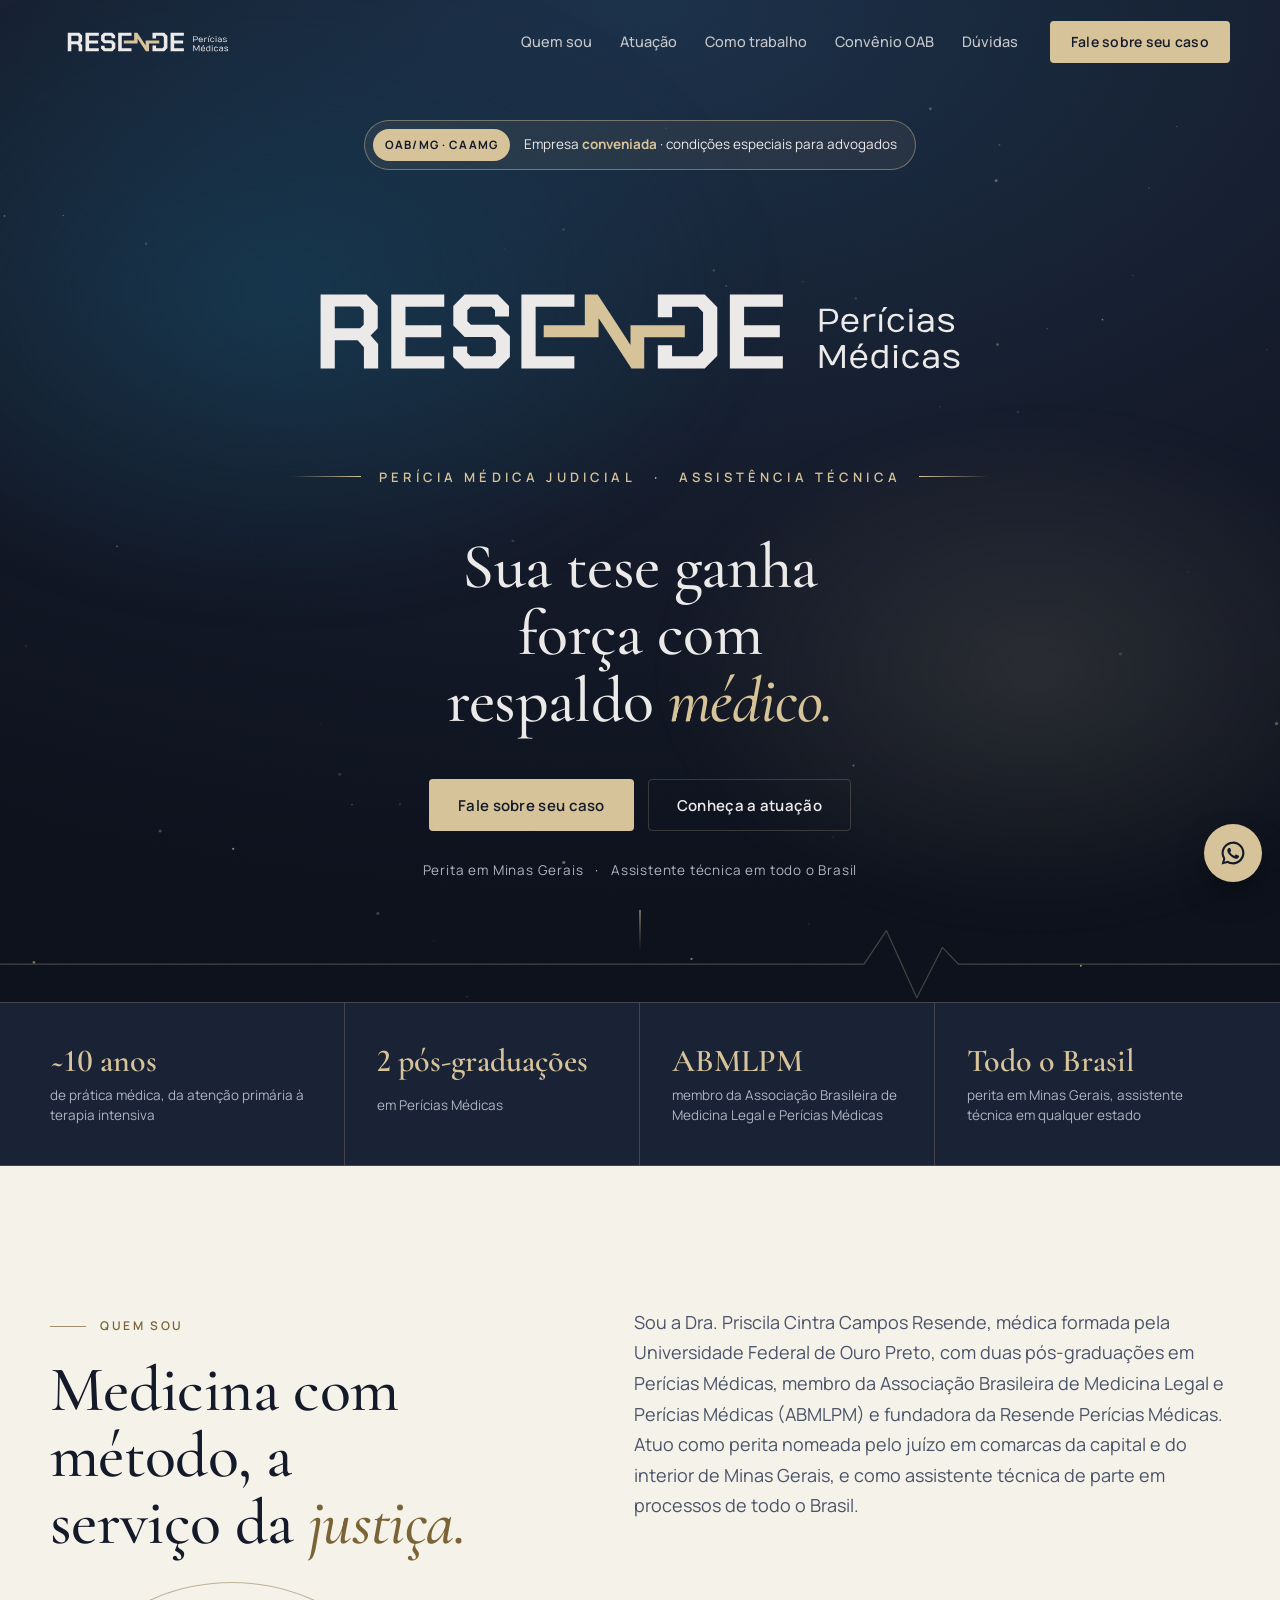
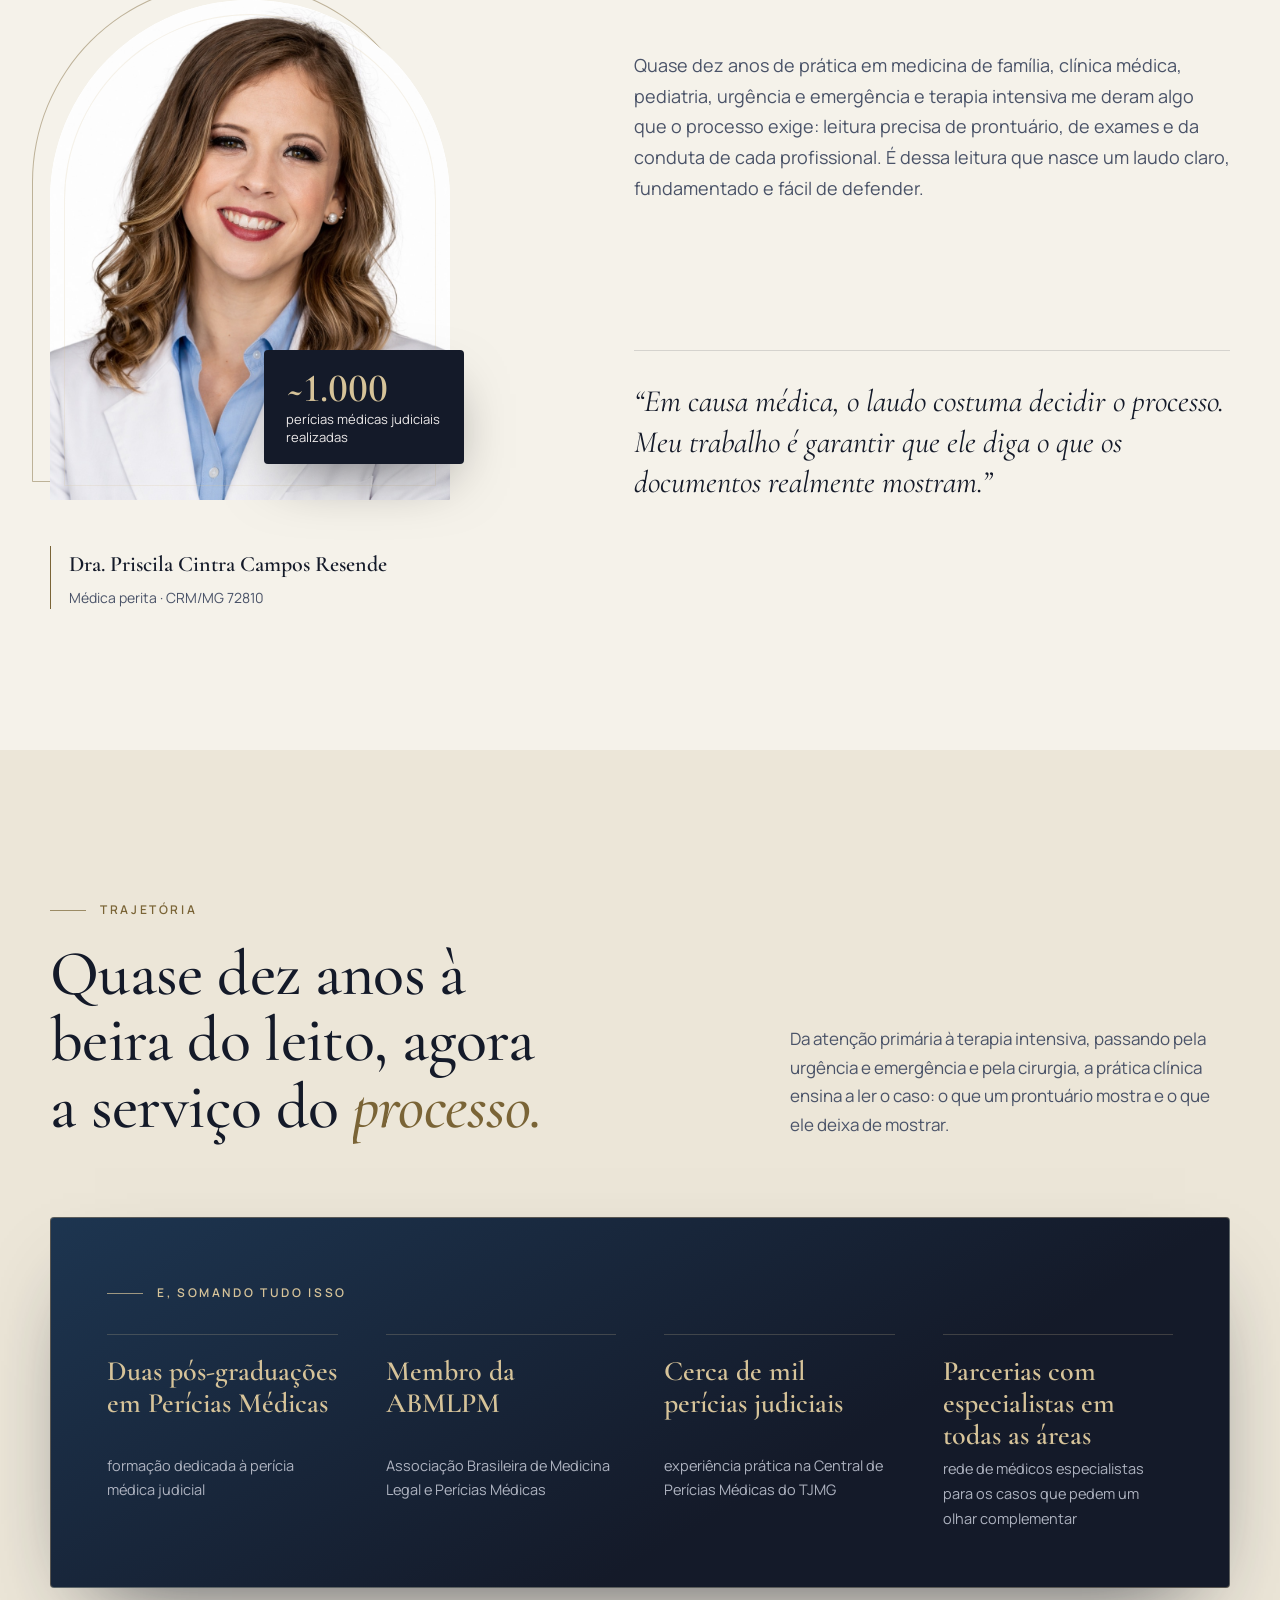
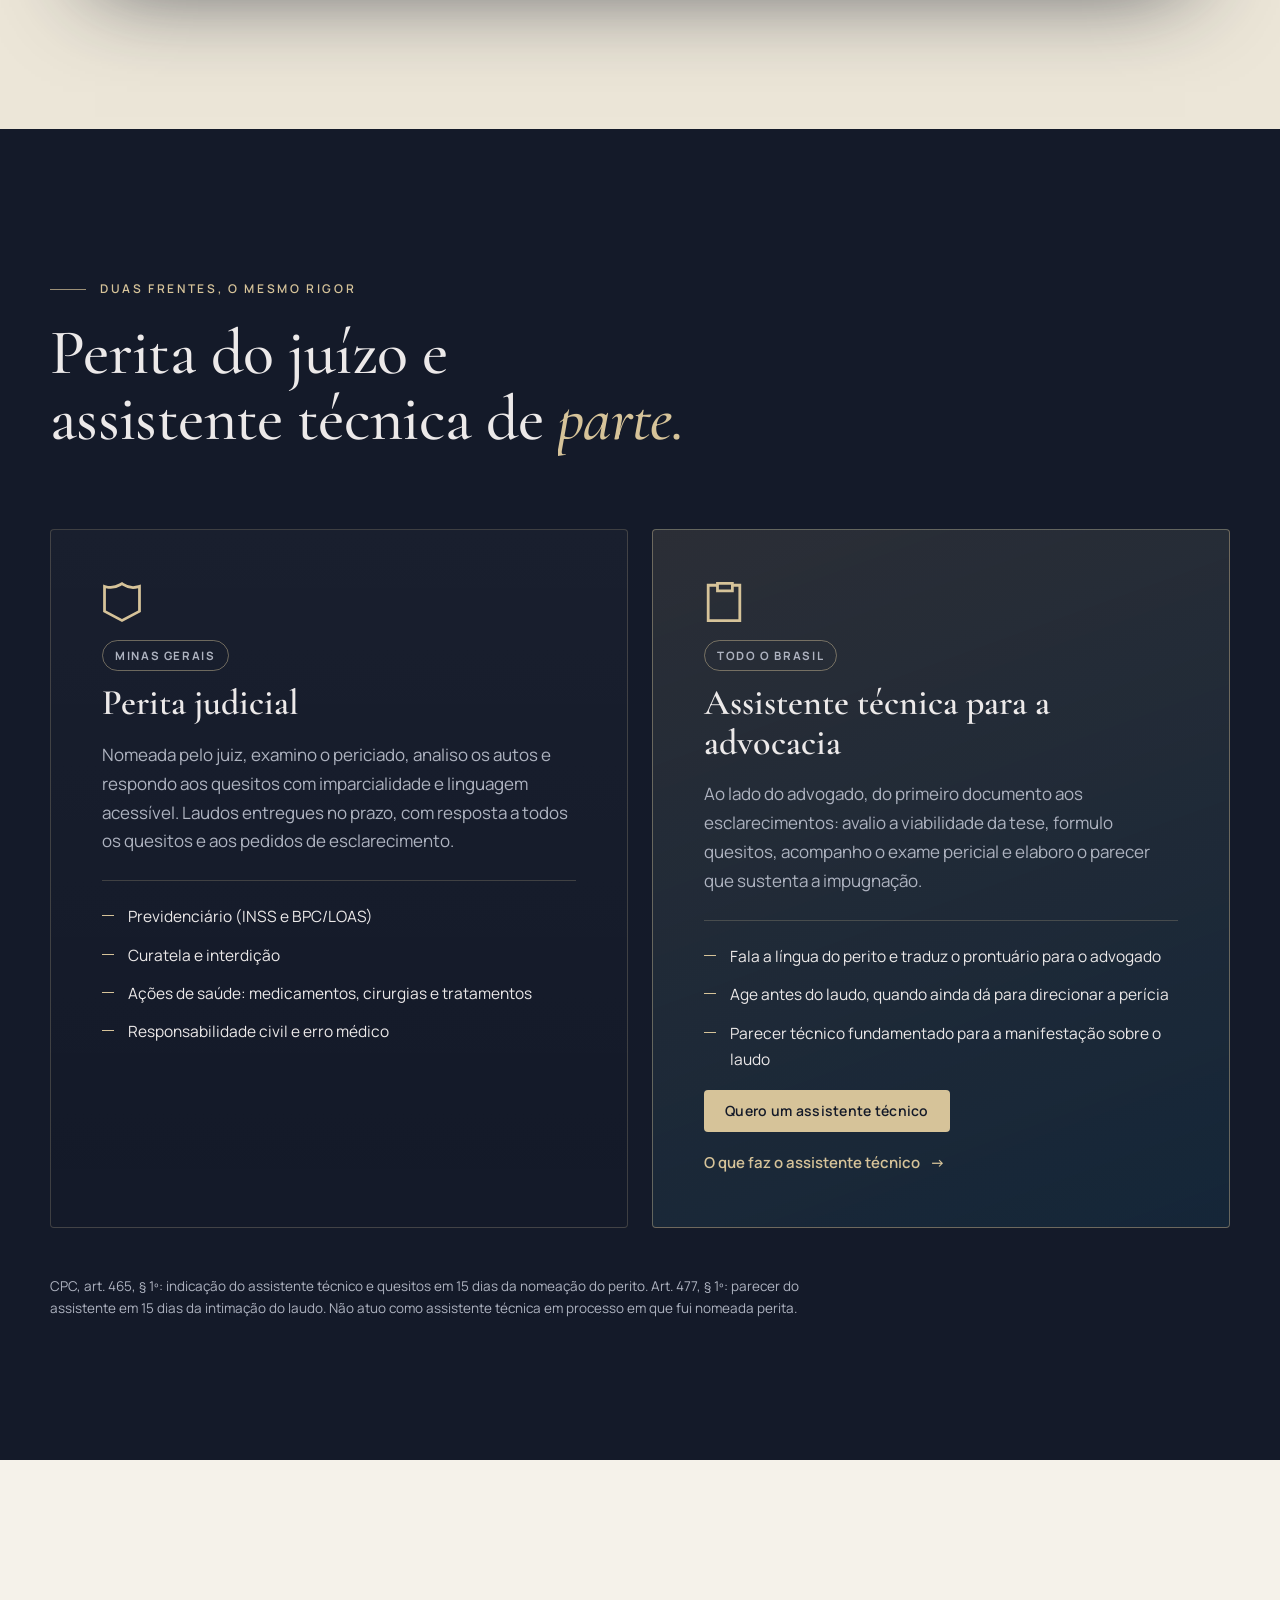
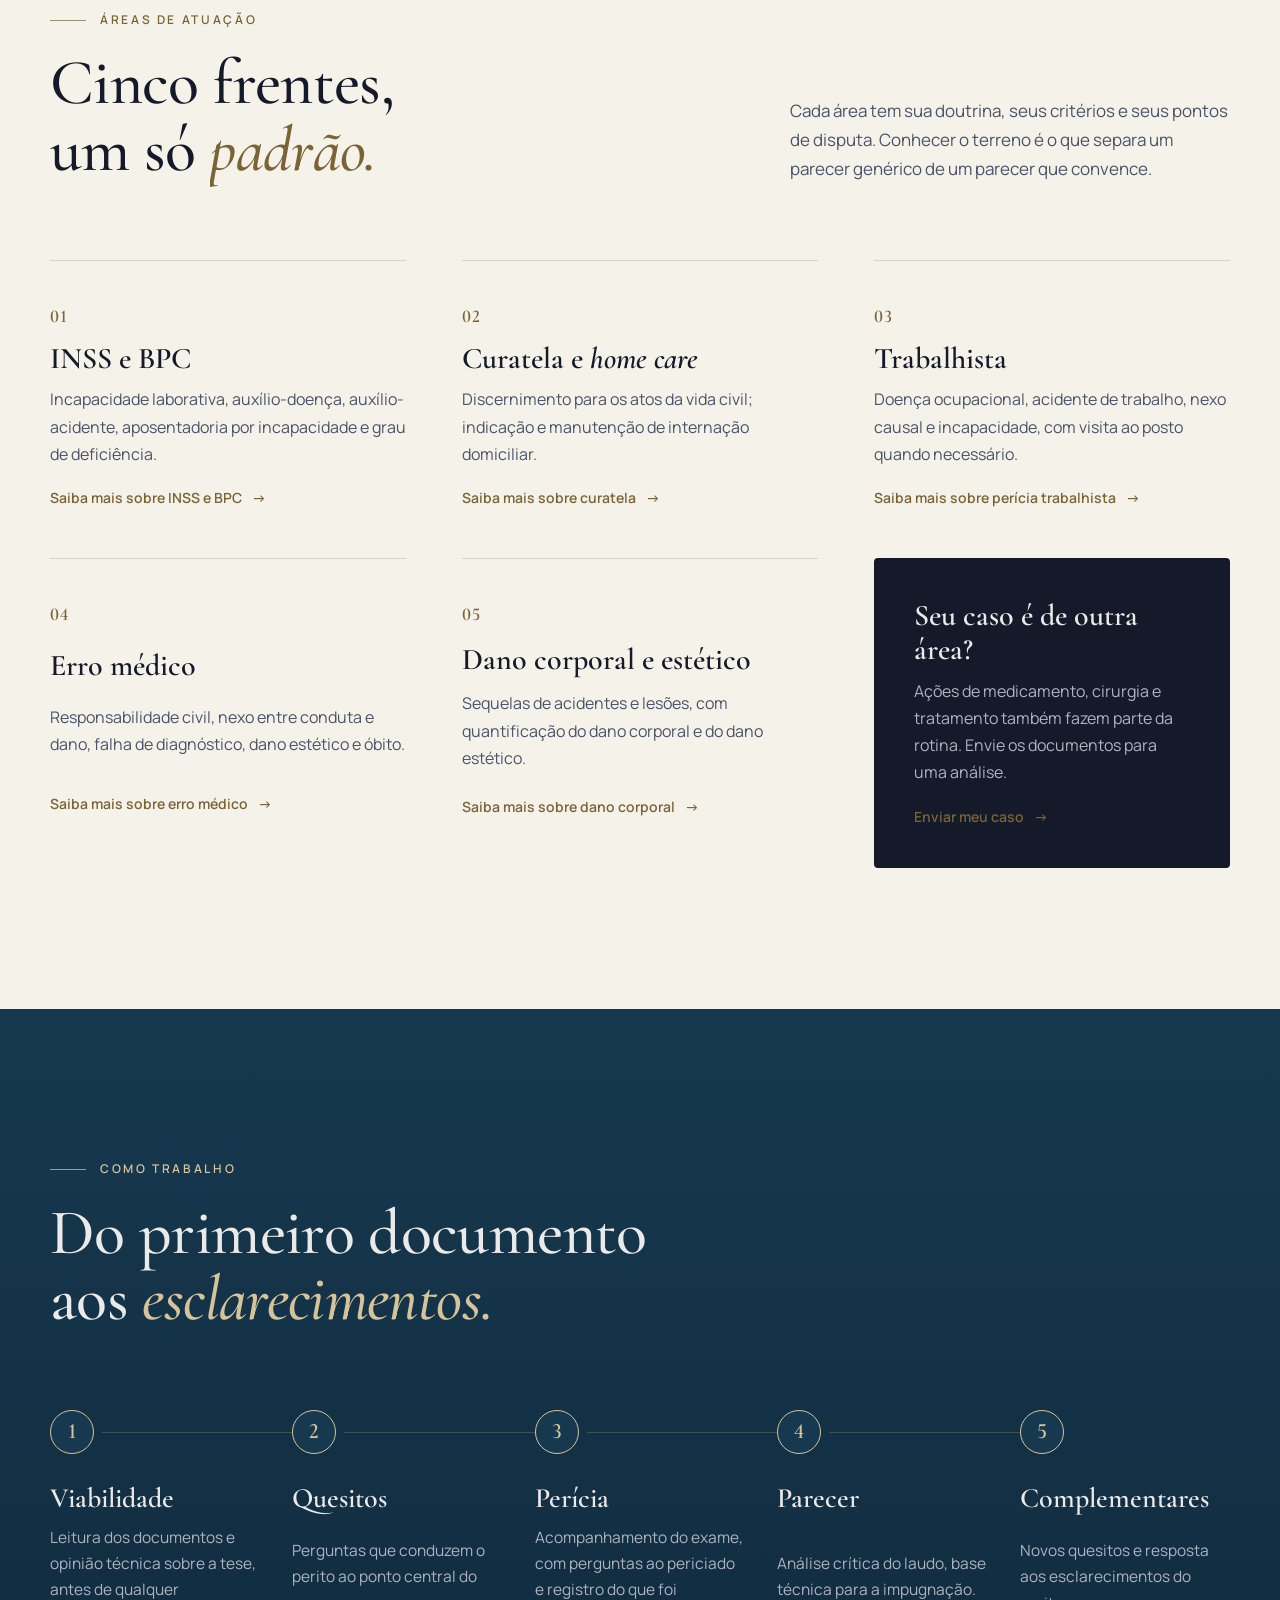
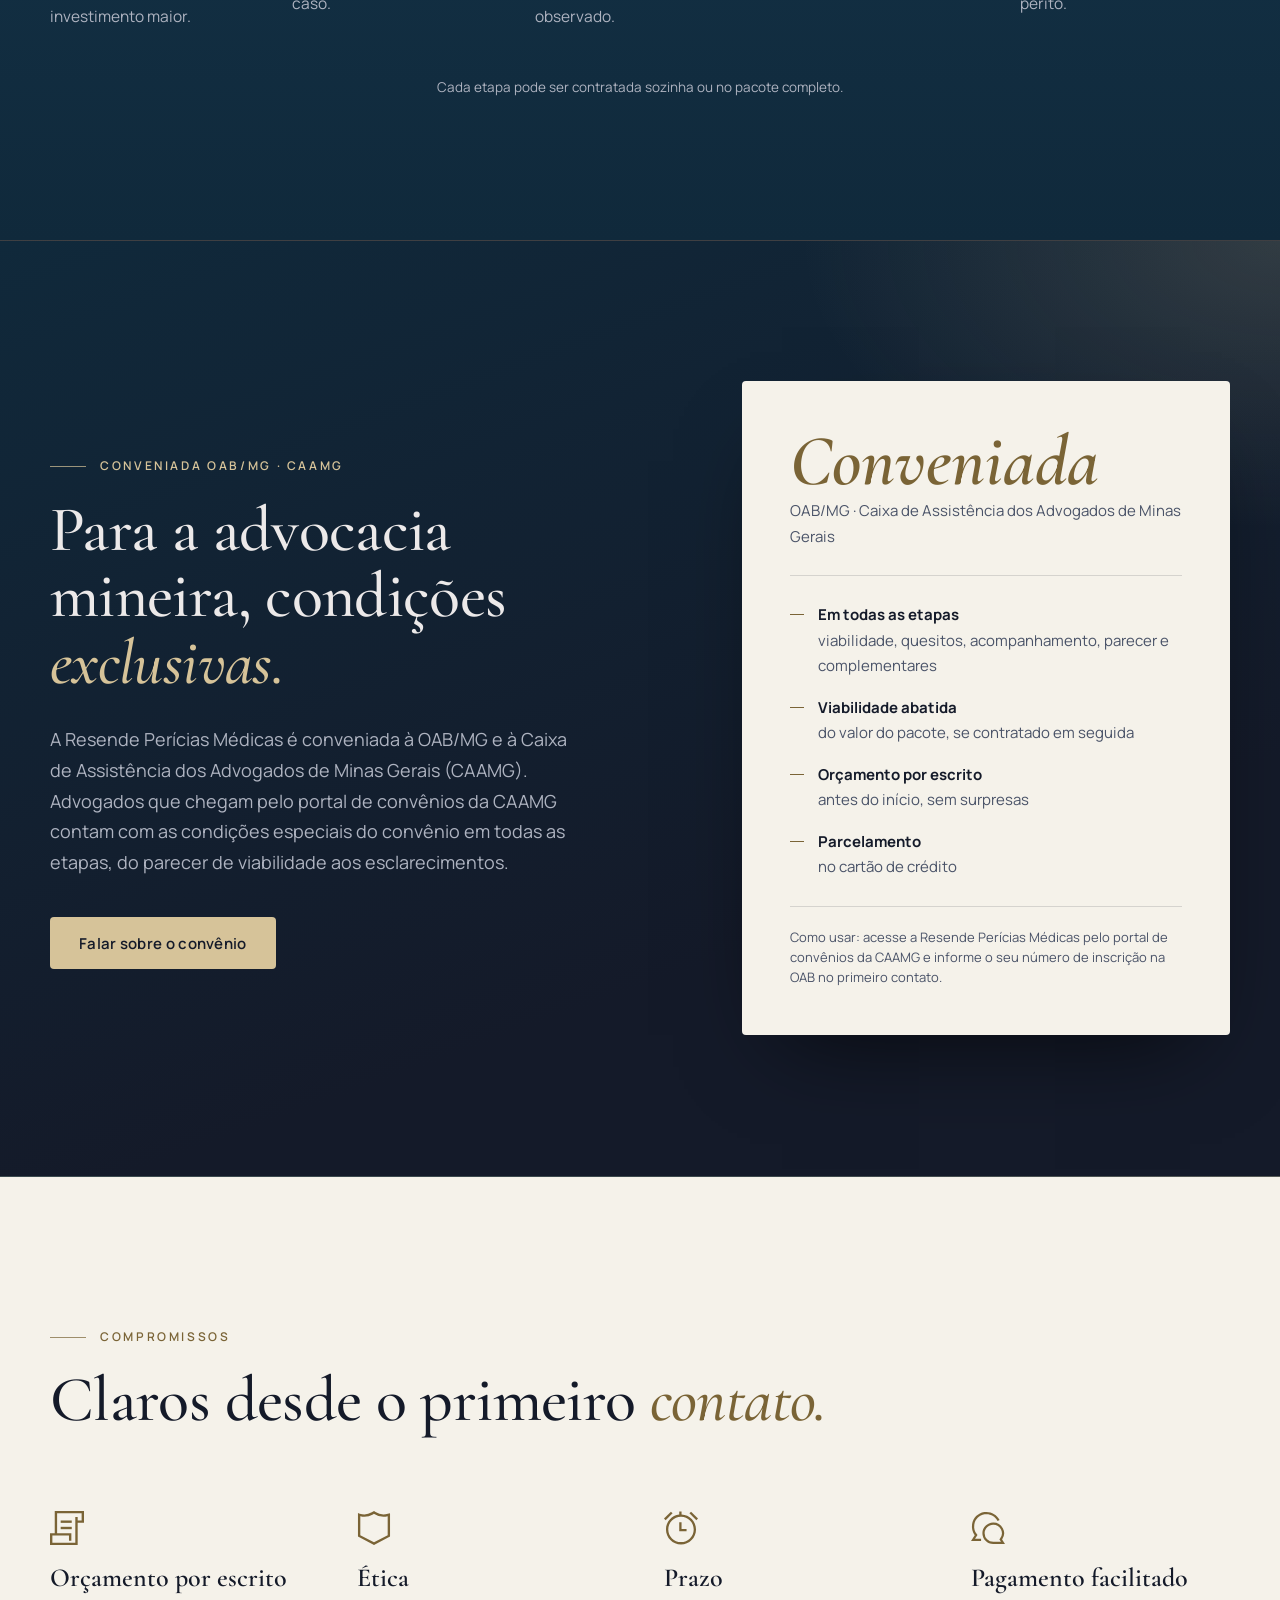
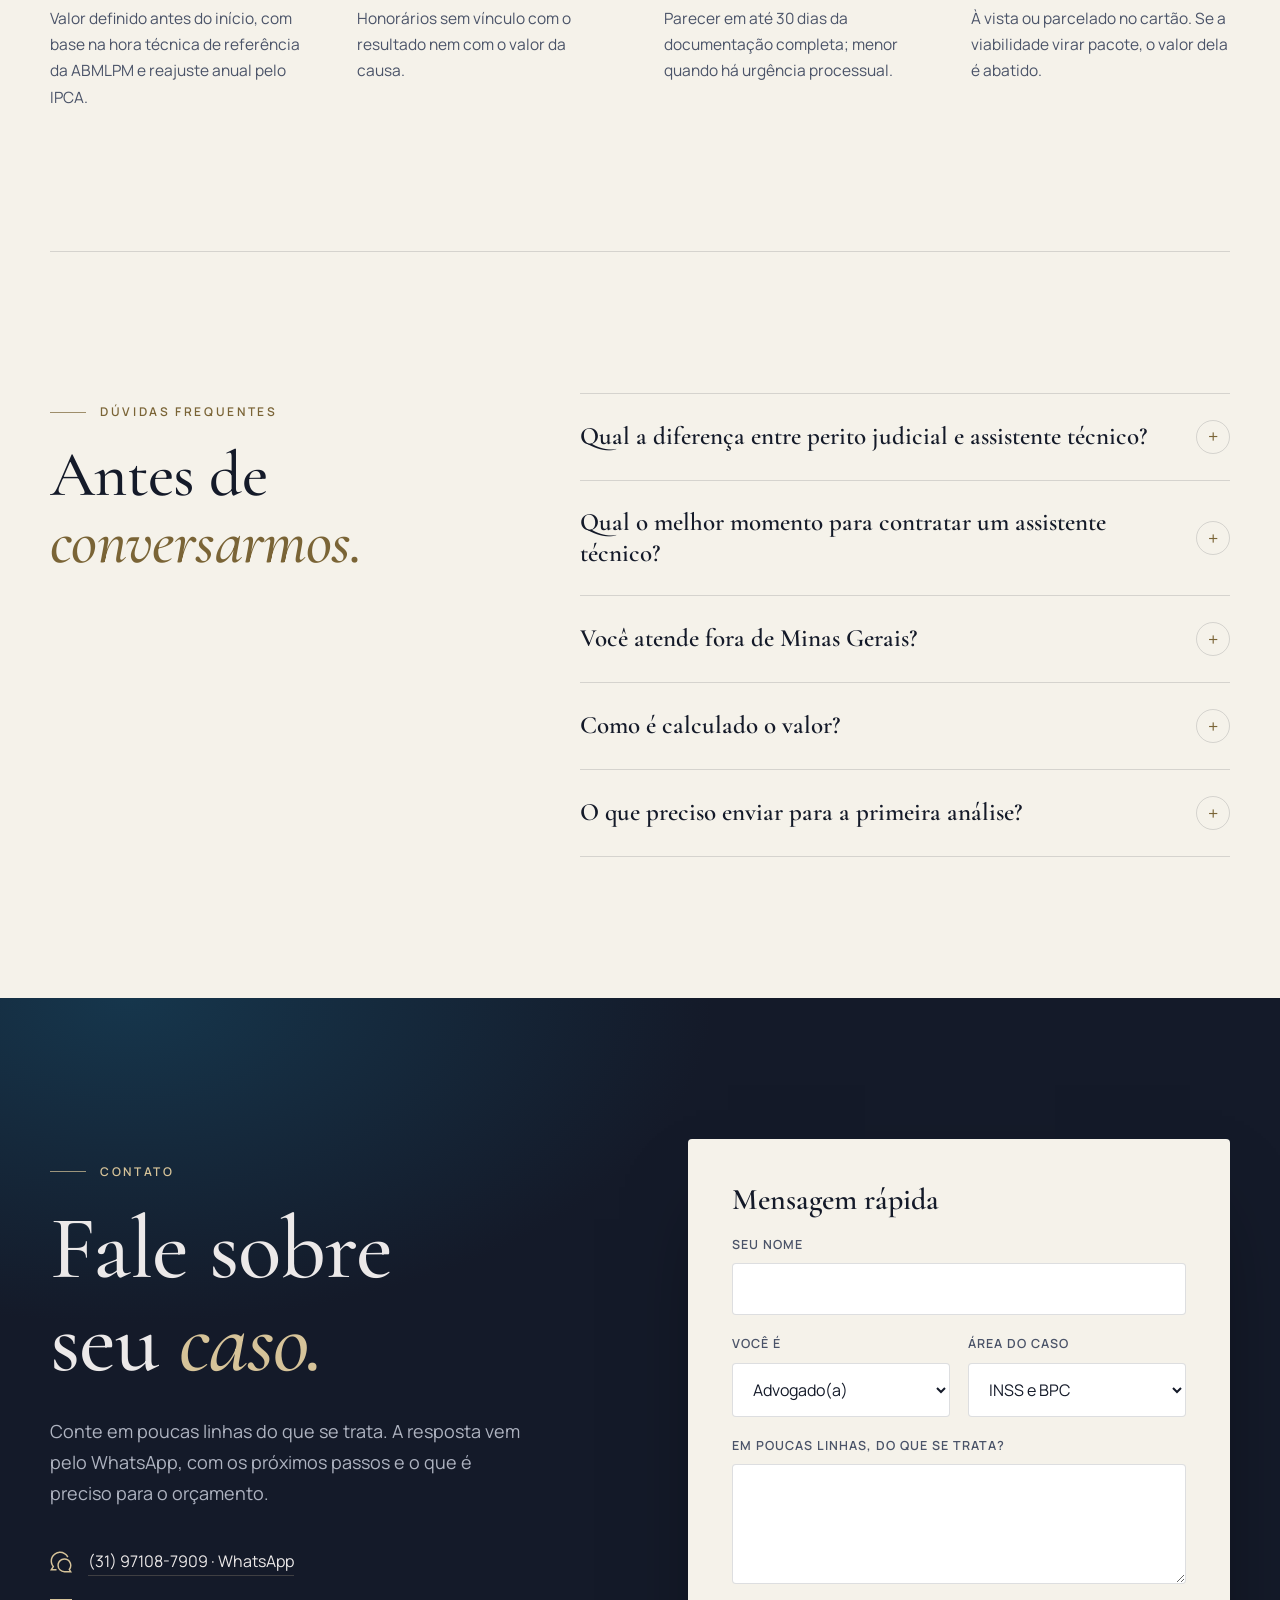
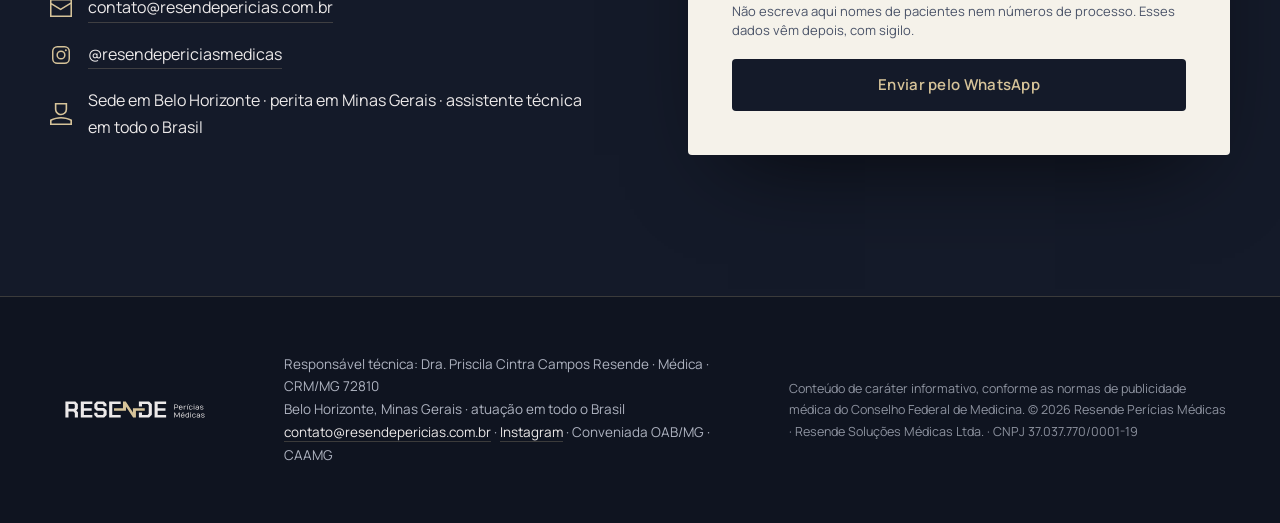
==== index.html @ a3bb1195 "SEO: páginas por área, sitemap, robots e dados estruturados Co-Authored-By: Claude Opus 5.5 <noreply" ====
<!doctype html>
<html lang="pt-BR">
<head>
  <meta charset="utf-8">
  <meta name="viewport" content="width=device-width, initial-scale=1">
  <title>Perita Médica Judicial e Assistente Técnico em Perícia Médica | Resende Perícias Médicas</title>
  <meta name="description" content="Perícia médica judicial em Minas Gerais e assistente técnico em perícia médica em todo o Brasil. INSS e BPC, erro médico, trabalhista, curatela e dano corporal. Dra. Priscila Resende, CRM/MG 72810, Belo Horizonte.">
  <meta name="theme-color" content="#141A29">
  <link rel="canonical" href="https://resendepericias.com.br/">

  <meta property="og:type" content="website">
  <meta property="og:locale" content="pt_BR">
  <meta property="og:site_name" content="Resende Perícias Médicas">
  <meta property="og:title" content="Resende Perícias Médicas · Sua tese ganha força com respaldo médico">
  <meta property="og:description" content="Perita judicial em Minas Gerais e assistente técnica de parte em todo o Brasil. Dra. Priscila Cintra Campos Resende, CRM/MG 72810.">
  <meta property="og:url" content="https://resendepericias.com.br/">
  <meta property="og:image" content="https://resendepericias.com.br/assets/img/compartilhar.jpg">

  <link rel="icon" href="/assets/marca/favicon.svg" type="image/svg+xml">
  <link rel="apple-touch-icon" href="/assets/marca/icone-180.png">

  <link rel="preconnect" href="https://fonts.googleapis.com">
  <link rel="preconnect" href="https://fonts.gstatic.com" crossorigin>
  <link href="https://fonts.googleapis.com/css2?family=Cormorant+Garamond:ital,wght@0,500;0,600;1,500;1,600&family=Manrope:wght@400;500;600;700&display=swap" rel="stylesheet">
  <link rel="stylesheet" href="/assets/css/site.css">

  <script type="application/ld+json">
{
  "@context": "https://schema.org",
  "@graph": [
    {
      "@type": "ProfessionalService",
      "@id": "https://resendepericias.com.br/#empresa",
      "name": "Resende Perícias Médicas",
      "legalName": "Resende Soluções Médicas Ltda.",
      "taxID": "37.037.770/0001-19",
      "url": "https://resendepericias.com.br/",
      "logo": "https://resendepericias.com.br/assets/marca/icone-512.png",
      "image": "https://resendepericias.com.br/assets/img/compartilhar.jpg",
      "telephone": "+55-31-97108-7909",
      "email": "contato@resendepericias.com.br",
      "sameAs": [
        "https://www.instagram.com/resendepericiasmedicas/"
      ],
      "address": {
        "@type": "PostalAddress",
        "addressLocality": "Belo Horizonte",
        "addressRegion": "MG",
        "addressCountry": "BR"
      },
      "areaServed": [
        {
          "@type": "State",
          "name": "Minas Gerais"
        },
        {
          "@type": "Country",
          "name": "Brasil"
        }
      ],
      "description": "Perícia médica judicial em Minas Gerais e assistência técnica médica para advogados em todo o Brasil.",
      "knowsAbout": [
        "Perícia médica judicial",
        "Assistente técnico em perícia médica",
        "Perícia previdenciária INSS",
        "BPC/LOAS",
        "Erro médico",
        "Perícia trabalhista",
        "Curatela e interdição",
        "Dano corporal",
        "Dano estético"
      ],
      "founder": {
        "@id": "https://resendepericias.com.br/#priscila"
      }
    },
    {
      "@type": "Person",
      "@id": "https://resendepericias.com.br/#priscila",
      "name": "Priscila Cintra Campos Resende",
      "honorificPrefix": "Dra.",
      "jobTitle": "Médica perita",
      "identifier": "CRM/MG 72810",
      "alumniOf": "Universidade Federal de Ouro Preto",
      "memberOf": "Associação Brasileira de Medicina Legal e Perícias Médicas (ABMLPM)",
      "image": "https://resendepericias.com.br/assets/img/priscila-jaleco.jpg",
      "worksFor": {
        "@id": "https://resendepericias.com.br/#empresa"
      },
      "sameAs": [
        "https://www.instagram.com/resendepericiasmedicas/"
      ]
    },
    {
      "@type": "WebSite",
      "@id": "https://resendepericias.com.br/#site",
      "url": "https://resendepericias.com.br/",
      "name": "Resende Perícias Médicas",
      "inLanguage": "pt-BR",
      "publisher": {
        "@id": "https://resendepericias.com.br/#empresa"
      }
    },
    {
      "@type": "FAQPage",
      "mainEntity": [
        {
          "@type": "Question",
          "name": "Qual a diferença entre perito judicial e assistente técnico?",
          "acceptedAnswer": {
            "@type": "Answer",
            "text": "O perito é nomeado pelo juiz e deve ser imparcial. O assistente técnico é indicado por uma das partes para acompanhar a perícia, formular quesitos e apresentar parecer próprio sobre o laudo."
          }
        },
        {
          "@type": "Question",
          "name": "Qual o melhor momento para contratar um assistente técnico?",
          "acceptedAnswer": {
            "@type": "Answer",
            "text": "O quanto antes. O prazo para indicar assistente e apresentar quesitos é de 15 dias da nomeação do perito, e a análise de viabilidade pode ser feita até antes do ajuizamento da ação."
          }
        },
        {
          "@type": "Question",
          "name": "Você atende fora de Minas Gerais?",
          "acceptedAnswer": {
            "@type": "Answer",
            "text": "Sim. Como perita judicial, sou nomeada em comarcas de Minas Gerais. Como assistente técnica, atendo advogados e partes de todo o Brasil: a análise de documentos, os quesitos e os pareceres são feitos a distância, e o acompanhamento presencial do exame pode ser combinado em qualquer estado. Quando há viagem, somam-se as horas de deslocamento e as despesas, sempre informadas no orçamento."
          }
        },
        {
          "@type": "Question",
          "name": "Como é calculado o valor?",
          "acceptedAnswer": {
            "@type": "Answer",
            "text": "Pela hora técnica de referência da Associação Brasileira de Medicina Legal e Perícias Médicas, multiplicada pelas horas de cada etapa. Você recebe o orçamento por escrito antes do início."
          }
        },
        {
          "@type": "Question",
          "name": "O que preciso enviar para a primeira análise?",
          "acceptedAnswer": {
            "@type": "Answer",
            "text": "A petição, os documentos médicos (prontuários, exames, relatórios) e, se houver, o laudo do perito e os quesitos já apresentados. Tudo é tratado com sigilo."
          }
        }
      ]
    }
  ]
}
  </script>
</head>
<body>
  <a class="pular" href="#conteudo">Pular para o conteúdo</a>

  <!-- ============ CABEÇALHO ============ -->
  <header class="topo" data-topo>
    <div class="topo__faixa envelope">
      <a class="topo__marca" href="#inicio" aria-label="Resende Perícias Médicas, início">
        <img src="/assets/marca/logo-claro.svg" alt="Resende Perícias Médicas" width="210" height="58">
      </a>
      <nav class="topo__nav" aria-label="Seções">
        <a href="#sobre">Quem sou</a>
        <a href="#atuacao">Atuação</a>
        <a href="#metodo">Como trabalho</a>
        <a href="#convenio">Convênio OAB</a>
        <a href="#duvidas">Dúvidas</a>
      </nav>
      <a class="botao botao--ouro botao--pequeno topo__cta" href="#contato">Fale sobre seu caso</a>
      <button class="topo__menu" type="button" aria-expanded="false" aria-controls="menu-movel" data-menu>
        <span></span><span></span><span class="sr">Abrir menu</span>
      </button>
    </div>
    <nav class="menu-movel" id="menu-movel" aria-label="Seções" hidden>
      <a href="#sobre">Quem sou</a>
      <a href="#atuacao">Atuação</a>
      <a href="#metodo">Como trabalho</a>
      <a href="#convenio">Convênio OAB</a>
      <a href="#duvidas">Dúvidas</a>
      <a href="#contato" class="botao botao--ouro">Fale sobre seu caso</a>
    </nav>
  </header>

  <main id="conteudo">

    <!-- ============ CAPA ============ -->
    <section class="capa" id="inicio">
      <canvas class="capa__poeira" aria-hidden="true"></canvas>
      <div class="capa__luz" aria-hidden="true"></div>
      <svg class="capa__pulso" viewBox="0 0 1600 200" preserveAspectRatio="none" aria-hidden="true">
        <path class="base" d="M0 110 H1080 L1108 30 L1146 190 L1178 70 L1198 110 H1600" />
        <path class="brilho" d="M0 110 H1080 L1108 30 L1146 190 L1178 70 L1198 110 H1600" />
      </svg>

      <div class="capa__centro envelope">
        <a class="selo-oab revelar" href="#convenio">
          <span class="selo-oab__marca">OAB/MG · CAAMG</span>
          <span>Empresa <strong>conveniada</strong> · condições especiais para advogados</span>
        </a>
        <h1 class="capa__marca revelar">
          <img src="/assets/marca/logo-claro.svg" alt="" width="1722" height="475" fetchpriority="high">
          <span class="sr">Resende Perícias Médicas: perita médica judicial e assistente técnico em perícia médica</span>
        </h1>
        <p class="capa__linha revelar"><b>Perícia médica judicial</b><span aria-hidden="true">·</span><b>Assistência técnica</b></p>
        <p class="capa__frase revelar">Sua tese ganha força com respaldo <em>médico.</em></p>
        <div class="capa__acoes revelar">
          <a class="botao botao--ouro" href="#contato">Fale sobre seu caso</a>
          <a class="botao botao--linha" href="#atuacao">Conheça a atuação</a>
        </div>
        <p class="capa__local revelar">Perita em Minas Gerais <span aria-hidden="true">·</span> Assistente técnica em todo o Brasil</p>
      </div>

      <a class="capa__rolar" href="#sobre" aria-label="Rolar para conhecer">
        <span>Conheça</span><i aria-hidden="true"></i>
      </a>
    </section>

    <!-- ============ CREDENCIAIS ============ -->
    <section class="credenciais" aria-label="Credenciais">
      <ul class="credenciais__lista envelope">
        <li class="revelar"><strong>~10 anos</strong><span>de prática médica, da atenção primária à terapia intensiva</span></li>
        <li class="revelar"><strong>2 pós-graduações</strong><span>em Perícias Médicas</span></li>
        <li class="revelar"><strong>ABMLPM</strong><span>membro da Associação Brasileira de Medicina Legal e Perícias Médicas</span></li>
        <li class="revelar"><strong>Todo o Brasil</strong><span>perita em Minas Gerais, assistente técnica em qualquer estado</span></li>
      </ul>
    </section>

    <!-- ============ QUEM SOU ============ -->
    <section class="secao secao--papel" id="sobre">
      <div class="sobre envelope">
        <div class="sobre__cabeca">
          <p class="sobretitulo sobretitulo--escuro revelar">Quem sou</p>
          <h2 class="titulo revelar">Medicina com método, a serviço da <em>justiça.</em></h2>
          <figure class="retrato retrato--sobre revelar">
            <div class="retrato__moldura">
              <img src="/assets/img/priscila-jaleco.jpg" alt="Dra. Priscila Cintra Campos Resende, de jaleco, sorrindo" width="1024" height="1536" loading="lazy">
            </div>
            <figcaption class="retrato__selo">
              <span class="retrato__numero" data-contar="1000">~1.000</span>
              <span>perícias médicas judiciais realizadas</span>
            </figcaption>
          </figure>
          <p class="sobre__assinatura revelar">
            <strong>Dra. Priscila Cintra Campos Resende</strong>
            <span>Médica perita · CRM/MG 72810</span>
          </p>
        </div>
        <div class="sobre__corpo">
          <p class="revelar">
            Sou a Dra. Priscila Cintra Campos Resende, médica formada pela Universidade Federal de Ouro Preto,
            com duas pós-graduações em Perícias Médicas, membro da Associação Brasileira de Medicina Legal e Perícias
            Médicas (ABMLPM) e fundadora da Resende Perícias Médicas.
            Atuo como perita nomeada pelo juízo em comarcas da capital e do interior de Minas Gerais,
            e como assistente técnica de parte em processos de todo o Brasil.
          </p>
          <p class="revelar">
            Quase dez anos de prática em medicina de família, clínica médica, pediatria, urgência e emergência
            e terapia intensiva me deram algo que o processo exige:
            leitura precisa de prontuário, de exames e da conduta de cada profissional. É dessa leitura que
            nasce um laudo claro, fundamentado e fácil de defender.
          </p>
          <blockquote class="sobre__citacao revelar">
            “Em causa médica, o laudo costuma decidir o processo. Meu trabalho é garantir que ele diga
            o que os documentos realmente mostram.”
          </blockquote>
        </div>
      </div>
    </section>

    <!-- ============ TRAJETÓRIA ============ -->
    <section class="secao trajetoria" id="trajetoria">
      <div class="envelope">
        <div class="cabeca-secao cabeca-secao--lado">
          <div>
            <p class="sobretitulo sobretitulo--escuro revelar">Trajetória</p>
            <h2 class="titulo revelar">Quase dez anos à beira do leito, agora a serviço do <em>processo.</em></h2>
          </div>
          <p class="cabeca-secao__apoio revelar">
            Da atenção primária à terapia intensiva, passando pela urgência e emergência e pela cirurgia,
            a prática clínica ensina a ler o caso: o que um prontuário mostra e o que ele deixa de mostrar.
          </p>
        </div>


        <div class="coroamento revelar" data-luz>
          <p class="sobretitulo">E, somando tudo isso</p>
          <ul class="coroamento__lista">
            <li>
              <strong>Duas pós-graduações em Perícias Médicas</strong>
              <span>formação dedicada à perícia médica judicial</span>
            </li>
            <li>
              <strong>Membro da ABMLPM</strong>
              <span>Associação Brasileira de Medicina Legal e Perícias Médicas</span>
            </li>
            <li>
              <strong>Cerca de mil perícias judiciais</strong>
              <span>experiência prática na Central de Perícias Médicas do TJMG</span>
            </li>
            <li>
              <strong>Parcerias com especialistas em todas as áreas</strong>
              <span>rede de médicos especialistas para os casos que pedem um olhar complementar</span>
            </li>
          </ul>
        </div>
      </div>
    </section>

    <!-- ============ DOIS PAPÉIS ============ -->
    <section class="secao secao--noite" id="atuacao">
      <div class="envelope">
        <div class="cabeca-secao">
          <p class="sobretitulo revelar">Duas frentes, o mesmo rigor</p>
          <h2 class="titulo titulo--claro revelar">Perita do juízo e assistente técnica de <em>parte.</em></h2>
        </div>

        <div class="papeis">
          <article class="papel revelar" data-luz>
            <span class="papel__icone icone" style="--icone:url(/assets/marca/icones/escudo.svg)" aria-hidden="true"></span>
            <p class="papel__onde">Minas Gerais</p>
            <h3>Perita judicial</h3>
            <p>
              Nomeada pelo juiz, examino o periciado, analiso os autos e respondo aos quesitos com
              imparcialidade e linguagem acessível. Laudos entregues no prazo, com resposta a todos
              os quesitos e aos pedidos de esclarecimento.
            </p>
            <ul class="papel__lista">
              <li>Previdenciário (INSS e BPC/LOAS)</li>
              <li>Curatela e interdição</li>
              <li>Ações de saúde: medicamentos, cirurgias e tratamentos</li>
              <li>Responsabilidade civil e erro médico</li>
            </ul>
          </article>

          <article class="papel papel--destaque revelar" data-luz>
            <span class="papel__icone icone" style="--icone:url(/assets/marca/icones/prancheta.svg)" aria-hidden="true"></span>
            <p class="papel__onde">Todo o Brasil</p>
            <h3>Assistente técnica para a advocacia</h3>
            <p>
              Ao lado do advogado, do primeiro documento aos esclarecimentos: avalio a viabilidade da tese,
              formulo quesitos, acompanho o exame pericial e elaboro o parecer que sustenta a impugnação.
            </p>
            <ul class="papel__lista">
              <li>Fala a língua do perito e traduz o prontuário para o advogado</li>
              <li>Age antes do laudo, quando ainda dá para direcionar a perícia</li>
              <li>Parecer técnico fundamentado para a manifestação sobre o laudo</li>
            </ul>
            <a class="botao botao--ouro botao--pequeno" href="#contato">Quero um assistente técnico</a>
            <a class="link-seta" href="/assistente-tecnico-pericia-medica/">O que faz o assistente técnico</a>
          </article>
        </div>

        <p class="nota revelar">
          CPC, art. 465, § 1º: indicação do assistente técnico e quesitos em 15 dias da nomeação do perito.
          Art. 477, § 1º: parecer do assistente em 15 dias da intimação do laudo.
          Não atuo como assistente técnica em processo em que fui nomeada perita.
        </p>
      </div>
    </section>

    <!-- ============ ÁREAS ============ -->
    <section class="secao secao--papel" id="areas">
      <div class="envelope">
        <div class="cabeca-secao cabeca-secao--lado">
          <div>
            <p class="sobretitulo sobretitulo--escuro revelar">Áreas de atuação</p>
            <h2 class="titulo revelar">Cinco frentes, um só <em>padrão.</em></h2>
          </div>
          <p class="cabeca-secao__apoio revelar">
            Cada área tem sua doutrina, seus critérios e seus pontos de disputa. Conhecer o terreno
            é o que separa um parecer genérico de um parecer que convence.
          </p>
        </div>

        <ol class="areas">
          <li class="area revelar">
            <span class="area__numero">01</span>
            <h3>INSS e BPC</h3>
            <p>Incapacidade laborativa, auxílio-doença, auxílio-acidente, aposentadoria por incapacidade e grau de deficiência.</p>
            <a class="link-seta" href="/pericia-inss-bpc/">Saiba mais sobre INSS e BPC</a>
          </li>
          <li class="area revelar">
            <span class="area__numero">02</span>
            <h3>Curatela e <i>home care</i></h3>
            <p>Discernimento para os atos da vida civil; indicação e manutenção de internação domiciliar.</p>
            <a class="link-seta" href="/pericia-curatela-interdicao/">Saiba mais sobre curatela</a>
          </li>
          <li class="area revelar">
            <span class="area__numero">03</span>
            <h3>Trabalhista</h3>
            <p>Doença ocupacional, acidente de trabalho, nexo causal e incapacidade, com visita ao posto quando necessário.</p>
            <a class="link-seta" href="/pericia-trabalhista/">Saiba mais sobre perícia trabalhista</a>
          </li>
          <li class="area revelar">
            <span class="area__numero">04</span>
            <h3>Erro médico</h3>
            <p>Responsabilidade civil, nexo entre conduta e dano, falha de diagnóstico, dano estético e óbito.</p>
            <a class="link-seta" href="/pericia-erro-medico/">Saiba mais sobre erro médico</a>
          </li>
          <li class="area revelar">
            <span class="area__numero">05</span>
            <h3>Dano corporal e estético</h3>
            <p>Sequelas de acidentes e lesões, com quantificação do dano corporal e do dano estético.</p>
            <a class="link-seta" href="/dano-corporal-estetico/">Saiba mais sobre dano corporal</a>
          </li>
          <li class="area area--convite revelar" data-luz>
            <h3>Seu caso é de outra área?</h3>
            <p>Ações de medicamento, cirurgia e tratamento também fazem parte da rotina. Envie os documentos para uma análise.</p>
            <a class="link-seta" href="#contato">Enviar meu caso</a>
          </li>
        </ol>
      </div>
    </section>

    <!-- ============ MÉTODO ============ -->
    <section class="secao secao--fundo" id="metodo">
      <div class="envelope">
        <div class="cabeca-secao">
          <p class="sobretitulo revelar">Como trabalho</p>
          <h2 class="titulo titulo--claro revelar">Do primeiro documento aos <em>esclarecimentos.</em></h2>
        </div>

        <ol class="etapas">
          <li class="etapa revelar">
            <span class="etapa__marca">1</span>
            <h3>Viabilidade</h3>
            <p>Leitura dos documentos e opinião técnica sobre a tese, antes de qualquer investimento maior.</p>
          </li>
          <li class="etapa revelar">
            <span class="etapa__marca">2</span>
            <h3>Quesitos</h3>
            <p>Perguntas que conduzem o perito ao ponto central do caso.</p>
          </li>
          <li class="etapa revelar">
            <span class="etapa__marca">3</span>
            <h3>Perícia</h3>
            <p>Acompanhamento do exame, com perguntas ao periciado e registro do que foi observado.</p>
          </li>
          <li class="etapa revelar">
            <span class="etapa__marca">4</span>
            <h3>Parecer</h3>
            <p>Análise crítica do laudo, base técnica para a impugnação.</p>
          </li>
          <li class="etapa revelar">
            <span class="etapa__marca">5</span>
            <h3>Complementares</h3>
            <p>Novos quesitos e resposta aos esclarecimentos do perito.</p>
          </li>
        </ol>
        <p class="nota nota--centro revelar">Cada etapa pode ser contratada sozinha ou no pacote completo.</p>
      </div>
    </section>

    <!-- ============ CONVÊNIO OAB/MG · CAAMG ============ -->
    <section class="parceria-oab" id="convenio">
      <div class="parceria-oab__grade envelope">
        <div class="parceria-oab__texto">
          <p class="sobretitulo revelar">Conveniada OAB/MG · CAAMG</p>
          <h2 class="titulo titulo--claro revelar">Para a advocacia mineira, condições <em>exclusivas.</em></h2>
          <p class="parceria-oab__lead revelar">
            A Resende Perícias Médicas é conveniada à OAB/MG e à Caixa de Assistência dos Advogados de
            Minas Gerais (CAAMG). Advogados que chegam pelo portal de convênios da CAAMG contam com as
            condições especiais do convênio em todas as etapas, do parecer de viabilidade aos esclarecimentos.
          </p>
          <div class="abertura__acoes revelar">
            <a class="botao botao--ouro" href="#contato" data-perfil="Advogado(a)">Falar sobre o convênio</a>
          </div>
        </div>

        <div class="parceria-oab__cartao revelar" data-luz>
          <div class="parceria-oab__destaque">
            <span class="parceria-oab__numero parceria-oab__numero--texto">Conveniada</span>
            <span>OAB/MG · Caixa de Assistência dos Advogados de Minas Gerais</span>
          </div>
          <ul class="parceria-oab__lista">
            <li><strong>Em todas as etapas</strong> viabilidade, quesitos, acompanhamento, parecer e complementares</li>
            <li><strong>Viabilidade abatida</strong> do valor do pacote, se contratado em seguida</li>
            <li><strong>Orçamento por escrito</strong> antes do início, sem surpresas</li>
            <li><strong>Parcelamento</strong> no cartão de crédito</li>
          </ul>
          <p class="parceria-oab__como">Como usar: acesse a Resende Perícias Médicas pelo portal de convênios da CAAMG e informe o seu número de inscrição na OAB no primeiro contato.</p>
        </div>
      </div>
    </section>

    <!-- ============ COMPROMISSOS ============ -->
    <section class="secao secao--papel" id="compromissos">
      <div class="envelope">
        <div class="cabeca-secao">
          <p class="sobretitulo sobretitulo--escuro revelar">Compromissos</p>
          <h2 class="titulo revelar">Claros desde o primeiro <em>contato.</em></h2>
        </div>

        <ul class="compromissos">
          <li class="revelar">
            <span class="icone" style="--icone:url(/assets/marca/icones/documento.svg)" aria-hidden="true"></span>
            <h3>Orçamento por escrito</h3>
            <p>Valor definido antes do início, com base na hora técnica de referência da ABMLPM e reajuste anual pelo IPCA.</p>
          </li>
          <li class="revelar">
            <span class="icone" style="--icone:url(/assets/marca/icones/escudo.svg)" aria-hidden="true"></span>
            <h3>Ética</h3>
            <p>Honorários sem vínculo com o resultado nem com o valor da causa.</p>
          </li>
          <li class="revelar">
            <span class="icone" style="--icone:url(/assets/marca/icones/relogio.svg)" aria-hidden="true"></span>
            <h3>Prazo</h3>
            <p>Parecer em até 30 dias da documentação completa; menor quando há urgência processual.</p>
          </li>
          <li class="revelar">
            <span class="icone" style="--icone:url(/assets/marca/icones/comentario.svg)" aria-hidden="true"></span>
            <h3>Pagamento facilitado</h3>
            <p>À vista ou parcelado no cartão. Se a viabilidade virar pacote, o valor dela é abatido.</p>
          </li>
        </ul>

      </div>
    </section>

    <!-- ============ DÚVIDAS ============ -->
    <section class="secao secao--papel secao--colada" id="duvidas">
      <div class="duvidas envelope">
        <div class="duvidas__cabeca">
          <p class="sobretitulo sobretitulo--escuro revelar">Dúvidas frequentes</p>
          <h2 class="titulo revelar">Antes de <em>conversarmos.</em></h2>
        </div>
        <div class="duvidas__lista">
          <details class="revelar">
            <summary>Qual a diferença entre perito judicial e assistente técnico?</summary>
            <p>O perito é nomeado pelo juiz e deve ser imparcial. O assistente técnico é indicado por uma das partes para acompanhar a perícia, formular quesitos e apresentar parecer próprio sobre o laudo.</p>
          </details>
          <details class="revelar">
            <summary>Qual o melhor momento para contratar um assistente técnico?</summary>
            <p>O quanto antes. O prazo para indicar assistente e apresentar quesitos é de 15 dias da nomeação do perito, e a análise de viabilidade pode ser feita até antes do ajuizamento da ação.</p>
          </details>
          <details class="revelar">
            <summary>Você atende fora de Minas Gerais?</summary>
            <p>Sim. Como perita judicial, sou nomeada em comarcas de Minas Gerais. Como assistente técnica, atendo advogados e partes de todo o Brasil: a análise de documentos, os quesitos e os pareceres são feitos a distância, e o acompanhamento presencial do exame pode ser combinado em qualquer estado. Quando há viagem, somam-se as horas de deslocamento e as despesas, sempre informadas no orçamento.</p>
          </details>
          <details class="revelar">
            <summary>Como é calculado o valor?</summary>
            <p>Pela hora técnica de referência da Associação Brasileira de Medicina Legal e Perícias Médicas, multiplicada pelas horas de cada etapa. Você recebe o orçamento por escrito antes do início.</p>
          </details>
          <details class="revelar">
            <summary>O que preciso enviar para a primeira análise?</summary>
            <p>A petição, os documentos médicos (prontuários, exames, relatórios) e, se houver, o laudo do perito e os quesitos já apresentados. Tudo é tratado com sigilo.</p>
          </details>
        </div>
      </div>
    </section>

    <!-- ============ CONTATO ============ -->
    <section class="contato" id="contato">
      <div class="contato__grade envelope">
        <div class="contato__texto">
          <p class="sobretitulo revelar">Contato</p>
          <h2 class="titulo titulo--claro titulo--grande revelar">Fale sobre seu <em>caso.</em></h2>
          <p class="contato__lead revelar">
            Conte em poucas linhas do que se trata. A resposta vem pelo WhatsApp, com os próximos passos
            e o que é preciso para o orçamento.
          </p>
          <ul class="contato__canais revelar">
            <li>
              <span class="icone" style="--icone:url(/assets/marca/icones/comentario.svg)" aria-hidden="true"></span>
              <a href="https://wa.me/5531971087909" target="_blank" rel="noopener">(31) 97108-7909 · WhatsApp</a>
            </li>
            <li>
              <span class="icone" style="--icone:url(/assets/marca/icones/email.svg)" aria-hidden="true"></span>
              <a href="mailto:contato@resendepericias.com.br">contato@resendepericias.com.br</a>
            </li>
            <li>
              <svg class="icone-svg" viewBox="0 0 24 24" aria-hidden="true"><rect x="3" y="3" width="18" height="18" rx="5" fill="none" stroke="currentColor" stroke-width="1.6"/><circle cx="12" cy="12" r="4.2" fill="none" stroke="currentColor" stroke-width="1.6"/><circle cx="17.3" cy="6.7" r="1.1" fill="currentColor"/></svg>
              <a href="https://www.instagram.com/resendepericiasmedicas/" target="_blank" rel="noopener">@resendepericiasmedicas</a>
            </li>
            <li>
              <span class="icone" style="--icone:url(/assets/marca/icones/pessoa.svg)" aria-hidden="true"></span>
              <span>Sede em Belo Horizonte · perita em Minas Gerais · assistente técnica em todo o Brasil</span>
            </li>
          </ul>
        </div>

        <form class="formulario revelar" data-formulario novalidate>
          <p class="formulario__titulo">Mensagem rápida</p>
          <label>
            <span>Seu nome</span>
            <input name="nome" autocomplete="name" required>
          </label>
          <label>
            <span>Você é</span>
            <select name="perfil">
              <option>Advogado(a)</option>
              <option>Parte no processo</option>
              <option>Vara ou cartório</option>
              <option>Outro</option>
            </select>
          </label>
          <label>
            <span>Área do caso</span>
            <select name="area">
              <option>INSS e BPC</option>
              <option>Curatela e home care</option>
              <option>Trabalhista</option>
              <option>Erro médico</option>
              <option>Dano corporal e estético</option>
              <option>Medicamento, cirurgia ou tratamento</option>
              <option>Outra</option>
            </select>
          </label>
          <label class="formulario__largo">
            <span>Em poucas linhas, do que se trata?</span>
            <textarea name="mensagem" rows="4"></textarea>
          </label>
          <p class="formulario__aviso">Não escreva aqui nomes de pacientes nem números de processo. Esses dados vêm depois, com sigilo.</p>
          <button class="botao botao--ouro formulario__largo" type="submit">Enviar pelo WhatsApp</button>
        </form>
      </div>
    </section>
  </main>

  <!-- ============ RODAPÉ ============ -->
  <footer class="rodape">
    <div class="rodape__grade envelope">
      <img src="/assets/marca/logo-claro.svg" alt="Resende Perícias Médicas" width="190" height="52">
      <p>
        Responsável técnica: Dra. Priscila Cintra Campos Resende · Médica · CRM/MG 72810<br>
        Belo Horizonte, Minas Gerais · atuação em todo o Brasil<br>
        <a href="mailto:contato@resendepericias.com.br">contato@resendepericias.com.br</a> ·
        <a href="https://www.instagram.com/resendepericiasmedicas/" target="_blank" rel="noopener">Instagram</a> ·
        Conveniada OAB/MG · CAAMG
      </p>
      <p class="rodape__legal">
        Conteúdo de caráter informativo, conforme as normas de publicidade médica do Conselho Federal de Medicina.
        © <span data-ano>2026</span> Resende Perícias Médicas · Resende Soluções Médicas Ltda. · CNPJ 37.037.770/0001-19
      </p>
    </div>
  </footer>

  <a class="flutuante" href="https://wa.me/5531971087909" target="_blank" rel="noopener" aria-label="Conversar pelo WhatsApp">
    <svg viewBox="0 0 32 32" aria-hidden="true"><path d="M16 3a13 13 0 0 0-11.2 19.6L3 29l6.6-1.7A13 13 0 1 0 16 3Zm0 23.6a10.6 10.6 0 0 1-5.4-1.5l-.4-.2-3.9 1 1-3.8-.3-.4A10.6 10.6 0 1 1 16 26.6Zm5.8-7.9c-.3-.2-1.9-.9-2.2-1s-.5-.2-.7.2-.8 1-1 1.2-.4.2-.7 0a8.7 8.7 0 0 1-4.3-3.8c-.3-.6.3-.5.9-1.7a.6.6 0 0 0 0-.5l-1-2.4c-.3-.6-.5-.5-.7-.5h-.6a1.2 1.2 0 0 0-.9.4 3.7 3.7 0 0 0-1.1 2.7 6.4 6.4 0 0 0 1.3 3.4 14.6 14.6 0 0 0 5.6 5c2.1.9 2.9 1 4 .8a3.4 3.4 0 0 0 2.2-1.6 2.8 2.8 0 0 0 .2-1.6c-.1-.1-.3-.2-.6-.4Z"/></svg>
  </a>

  <script src="/assets/js/site.js" defer></script>
</body>
</html>
---- assets/css/site.css ----
/* Resende Perícias Médicas — site público
   Identidade: azul-noite + dourado da marca, serifa editorial nos títulos. */

:root {
  --noite: #141A29;
  --noite-2: #1A2235;
  --fundo: #163950;
  --ouro: #D6C399;
  --ouro-forte: #E4D3AC;
  --ouro-texto: #7A6436;     /* dourado legível sobre papel */
  --papel: #F5F2EA;
  --papel-2: #ECE6D8;
  --tinta: #141A29;
  --tinta-suave: #4A5368;
  --claro: #ECE9E9;
  --claro-suave: #AEB3C0;
  --linha-clara: rgba(214, 195, 153, .22);
  --linha-escura: rgba(20, 26, 41, .14);

  --serifa: "Cormorant Garamond", "Iowan Old Style", Georgia, serif;
  --sem-serifa: "Manrope", system-ui, -apple-system, "Segoe UI", sans-serif;

  --largura: 1180px;
  --respiro: clamp(80px, 11vw, 150px);
  --raio: 4px;
  --suave: cubic-bezier(.2, .7, .2, 1);
}

*, *::before, *::after { box-sizing: border-box; }
html { scroll-behavior: smooth; scroll-padding-top: 84px; -webkit-text-size-adjust: 100%; }
body {
  margin: 0;
  background: var(--noite);
  color: var(--claro);
  font: 400 17px/1.7 var(--sem-serifa);
  -webkit-font-smoothing: antialiased;
  text-rendering: optimizeLegibility;
  font-variant-numeric: lining-nums;
  overflow-x: hidden;
}
img, svg { display: block; max-width: 100%; }
a { color: inherit; }
h1, h2, h3 { margin: 0; font-weight: 600; }
p { margin: 0; }
ul, ol { margin: 0; padding: 0; list-style: none; }
em { font-style: italic; color: var(--ouro); }
::selection { background: var(--ouro); color: var(--noite); }

.envelope { width: min(100% - 32px, var(--largura)); margin-inline: auto; }
@media (min-width: 720px) { .envelope { width: min(100% - 64px, var(--largura)); } }
.sr { position: absolute; width: 1px; height: 1px; overflow: hidden; clip: rect(0 0 0 0); white-space: nowrap; }
.pular {
  position: absolute; left: 16px; top: -60px; z-index: 100;
  background: var(--ouro); color: var(--noite); padding: 10px 16px; border-radius: var(--raio);
  font-weight: 600; text-decoration: none;
}
.pular:focus { top: 16px; }
:focus-visible { outline: 2px solid var(--ouro); outline-offset: 3px; }

/* ---------- Tipografia ---------- */
.sobretitulo {
  display: inline-flex; align-items: center; gap: 14px;
  font-size: 12px; font-weight: 600; letter-spacing: .22em; text-transform: uppercase;
  color: var(--ouro);
}
.sobretitulo::before { content: ""; width: 36px; height: 1px; background: currentColor; opacity: .7; }
.sobretitulo--escuro { color: var(--ouro-texto); }

.titulo {
  font-family: var(--serifa); font-weight: 500;
  font-size: clamp(38px, 5.2vw, 64px); line-height: 1.04; letter-spacing: -.01em;
  color: var(--tinta); margin-top: 20px; text-wrap: balance;
}
.titulo em { color: var(--ouro-texto); }
.titulo--claro { color: var(--claro); }
.titulo--claro em { color: var(--ouro); }
.titulo--grande { font-size: clamp(48px, 7vw, 92px); }

.nota { margin-top: 48px; font-size: 13.5px; line-height: 1.6; color: var(--claro-suave); max-width: 760px; }
.nota--centro { text-align: center; margin-inline: auto; }

/* ---------- Botões ---------- */
.botao {
  display: inline-flex; align-items: center; justify-content: center; gap: 10px;
  min-height: 52px; padding: 0 28px; border-radius: var(--raio);
  font: 600 15px/1 var(--sem-serifa); letter-spacing: .02em; text-decoration: none;
  border: 1px solid transparent; cursor: pointer;
  transition: background .3s var(--suave), color .3s var(--suave), border-color .3s var(--suave), transform .3s var(--suave);
}
.botao:hover { transform: translateY(-2px); }
.botao--ouro { background: var(--ouro); color: var(--noite); }
.botao--ouro:hover { background: var(--ouro-forte); }
.botao--linha { border-color: var(--linha-clara); color: var(--claro); }
.botao--linha:hover { border-color: var(--ouro); color: var(--ouro); }
.botao--escuro { background: var(--noite); color: var(--ouro); }
.botao--escuro:hover { background: var(--fundo); }
.botao--pequeno { min-height: 42px; padding: 0 20px; font-size: 14px; }

.link-seta {
  display: inline-flex; align-items: center; gap: 10px;
  font-weight: 600; font-size: 15px; color: var(--ouro); text-decoration: none;
}
.link-seta::after { content: "→"; transition: transform .3s var(--suave); }
.link-seta:hover::after { transform: translateX(4px); }

/* Ícones da marca, recoloridos por máscara */
.icone {
  display: inline-block; width: 28px; height: 28px; flex: none;
  background: currentColor;
  -webkit-mask: var(--icone) center / contain no-repeat;
          mask: var(--icone) center / contain no-repeat;
}

/* ---------- Cabeçalho ---------- */
.topo {
  position: fixed; inset: 0 0 auto; z-index: 50;
  transition: background .4s var(--suave), box-shadow .4s var(--suave), backdrop-filter .4s;
}
.topo.rolou {
  background: rgba(20, 26, 41, .86);
  -webkit-backdrop-filter: blur(14px) saturate(140%);
          backdrop-filter: blur(14px) saturate(140%);
  box-shadow: 0 1px 0 var(--linha-clara);
}
.topo__faixa { display: flex; align-items: center; gap: 32px; height: 84px; }
.topo__marca img { width: 168px; height: auto; }
.topo__nav { display: none; gap: 34px; margin-left: auto; }
.topo__nav a {
  position: relative; font-size: 14.5px; font-weight: 500; text-decoration: none; color: var(--claro);
  opacity: .82; transition: opacity .3s;
}
.topo__nav a::after {
  content: ""; position: absolute; left: 0; right: 0; bottom: -6px; height: 1px;
  background: var(--ouro); transform: scaleX(0); transform-origin: left; transition: transform .35s var(--suave);
}
.topo__nav a:hover { opacity: 1; }
.topo__nav a:hover::after { transform: scaleX(1); }
.topo__cta { display: none; }
.topo__menu {
  margin-left: auto; width: 44px; height: 44px; display: grid; place-content: center; gap: 7px;
  background: none; border: 1px solid var(--linha-clara); border-radius: var(--raio); cursor: pointer;
}
.topo__menu span:not(.sr) { width: 20px; height: 1.5px; background: var(--claro); transition: transform .3s var(--suave); }
.topo__menu[aria-expanded="true"] span:nth-child(1) { transform: translateY(4.25px) rotate(45deg); }
.topo__menu[aria-expanded="true"] span:nth-child(2) { transform: translateY(-4.25px) rotate(-45deg); }

.menu-movel {
  display: grid; gap: 4px; padding: 8px 16px 24px;
  background: rgba(20, 26, 41, .97); border-bottom: 1px solid var(--linha-clara);
}
.menu-movel[hidden] { display: none; }
.menu-movel a:not(.botao) {
  padding: 14px 0; border-bottom: 1px solid var(--linha-clara);
  font-family: var(--serifa); font-size: 26px; text-decoration: none;
}
.menu-movel .botao { margin-top: 16px; }

@media (min-width: 960px) {
  .topo__nav, .topo__cta { display: flex; }
  .topo__menu, .menu-movel { display: none !important; }
  .topo__marca img { width: 196px; }
}

/* ---------- Abertura ---------- */
.abertura {
  position: relative; isolation: isolate; overflow: hidden;
  padding: 140px 0 120px;
  background:
    radial-gradient(1100px 620px at 82% 12%, rgba(22, 57, 80, .95), transparent 62%),
    radial-gradient(700px 500px at 0% 100%, rgba(214, 195, 153, .08), transparent 70%),
    var(--noite);
}
.abertura::before { /* trama fina, sensação de papel timbrado */
  content: ""; position: absolute; inset: 0; z-index: -1; opacity: .5;
  background-image: linear-gradient(var(--linha-clara) 1px, transparent 1px);
  background-size: 100% 96px;
  -webkit-mask: linear-gradient(180deg, transparent, #000 30%, #000 60%, transparent);
          mask: linear-gradient(180deg, transparent, #000 30%, #000 60%, transparent);
  opacity: .18;
}
.abertura__grade { display: grid; gap: 64px; align-items: center; }
.abertura__titulo {
  margin-top: 26px;
  font-family: var(--serifa); font-weight: 500;
  font-size: clamp(46px, 8.4vw, 104px); line-height: .98; letter-spacing: -.02em;
  text-wrap: balance;
}
.abertura__titulo em { display: inline-block; }
.abertura__lead { margin-top: 30px; max-width: 540px; font-size: clamp(17px, 1.6vw, 19px); color: var(--claro-suave); }
.abertura__acoes { display: flex; flex-wrap: wrap; gap: 14px; margin-top: 40px; }
.abertura__assinatura {
  display: grid; gap: 2px; margin-top: 52px; padding-left: 18px;
  border-left: 1px solid var(--ouro); font-size: 14px; color: var(--claro-suave);
}
.abertura__assinatura strong { font-family: var(--serifa); font-size: 21px; font-weight: 600; color: var(--claro); letter-spacing: .01em; }

.retrato { position: relative; margin: 0; justify-self: center; width: min(100%, 440px); }
.retrato__moldura {
  position: relative; aspect-ratio: 4 / 5; overflow: hidden;
  border-radius: 999px 999px var(--raio) var(--raio);
  background: linear-gradient(160deg, #1d3550, #141A29 70%);
}
.retrato__moldura::after { /* filete dourado deslocado */
  content: ""; position: absolute; inset: 14px; border: 1px solid var(--linha-clara);
  border-radius: inherit; pointer-events: none;
}
.retrato::before {
  content: ""; position: absolute; inset: -18px 18px 18px -18px; z-index: -1;
  border: 1px solid var(--ouro); opacity: .45; border-radius: 999px 999px var(--raio) var(--raio);
}
.retrato__moldura img { width: 100%; height: 100%; object-fit: cover; object-position: 50% 20%; }
.retrato__provisorio { position: absolute; inset: 0; display: grid; place-items: center; }
.retrato__provisorio img { width: 46%; height: auto; opacity: .9; }
.retrato__selo {
  position: absolute; left: -12px; bottom: 36px;
  display: grid; gap: 2px; max-width: 200px; padding: 18px 22px;
  background: var(--papel); color: var(--tinta); border-radius: var(--raio);
  box-shadow: 0 24px 60px -20px rgba(0, 0, 0, .55);
  font-size: 13px; line-height: 1.4;
}
.retrato__numero { font-family: var(--serifa); font-size: 40px; font-weight: 600; line-height: 1; color: var(--ouro-texto); }

.abertura__pulso {
  position: absolute; left: 0; right: 0; bottom: 28px; width: 100%; height: 90px; z-index: -1;
  fill: none; stroke: var(--ouro); stroke-width: 1.2; opacity: .35;
  stroke-dasharray: 2200; stroke-dashoffset: 2200;
  animation: desenhar 3.2s .4s var(--suave) forwards;
}
@keyframes desenhar { to { stroke-dashoffset: 0; } }

@media (min-width: 960px) {
  .abertura { padding: 180px 0 150px; min-height: 100svh; display: flex; align-items: center; }
  .abertura__grade { grid-template-columns: 1.25fr .85fr; gap: 80px; }
  .retrato { justify-self: end; }
  .retrato__selo { left: -56px; }
}

/* ---------- Credenciais ---------- */
.credenciais { background: var(--noite-2); border-block: 1px solid var(--linha-clara); }
.credenciais__lista { display: grid; grid-template-columns: repeat(2, 1fr); }
.credenciais__lista li { display: grid; gap: 6px; padding: 30px 18px; border-right: 1px solid var(--linha-clara); border-bottom: 1px solid var(--linha-clara); }
.credenciais__lista li:nth-child(2n) { border-right: 0; }
.credenciais__lista li:nth-last-child(-n+2) { border-bottom: 0; }
.credenciais__lista strong { font-family: var(--serifa); font-size: clamp(24px, 2.6vw, 32px); font-weight: 600; color: var(--ouro); line-height: 1.1; }
.credenciais__lista span { font-size: 13.5px; line-height: 1.5; color: var(--claro-suave); }
@media (min-width: 960px) {
  .credenciais__lista { grid-template-columns: repeat(4, 1fr); }
  .credenciais__lista li { padding: 40px 32px; border-bottom: 0; border-right: 1px solid var(--linha-clara) !important; }
  .credenciais__lista li:first-child { padding-left: 0; }
  .credenciais__lista li:last-child { border-right: 0 !important; }
}

/* ---------- Seções ---------- */
.secao { padding: var(--respiro) 0; }
.secao--papel { background: var(--papel); color: var(--tinta); }
.secao--noite { background: var(--noite); }
.secao--fundo { background: linear-gradient(180deg, var(--fundo), #10293b); }
.secao--colada { padding-top: 0; }
.cabeca-secao { max-width: 780px; margin-bottom: clamp(48px, 6vw, 80px); }
.cabeca-secao--lado { max-width: none; display: grid; gap: 28px; align-items: end; }
.cabeca-secao__apoio { color: var(--tinta-suave); max-width: 440px; }
@media (min-width: 960px) { .cabeca-secao--lado { grid-template-columns: 1.2fr .8fr; gap: 80px; } }

/* Quem sou */
.sobre { display: grid; gap: 40px; }
.sobre__corpo { display: grid; gap: 22px; color: var(--tinta-suave); font-size: 18px; }
.sobre__citacao {
  margin: 18px 0 0; padding: 30px 0 0; border-top: 1px solid var(--linha-escura);
  font-family: var(--serifa); font-style: italic; font-size: clamp(24px, 2.6vw, 31px); line-height: 1.3; color: var(--tinta);
}
@media (min-width: 960px) {
  .sobre { grid-template-columns: .9fr 1.1fr; gap: 96px; }
  .sobre__cabeca { position: sticky; top: 130px; align-self: start; }
}

/* Dois papéis */
.papeis { display: grid; gap: 24px; }
.papel {
  display: flex; flex-direction: column; gap: 18px; padding: clamp(30px, 4vw, 52px);
  border: 1px solid var(--linha-clara); border-radius: var(--raio);
  background: linear-gradient(180deg, rgba(255,255,255,.025), transparent);
}
.papel--destaque { background: linear-gradient(160deg, rgba(214,195,153,.12), rgba(22,57,80,.4)); border-color: rgba(214,195,153,.4); }
.papel__icone { width: 40px; height: 40px; color: var(--ouro); }
.papel h3 { font-family: var(--serifa); font-size: clamp(28px, 3vw, 36px); font-weight: 600; line-height: 1.1; }
.papel p { color: var(--claro-suave); }
.papel__lista { display: grid; gap: 12px; margin-top: 6px; padding-top: 22px; border-top: 1px solid var(--linha-clara); font-size: 15.5px; }
.papel__lista li { position: relative; padding-left: 26px; }
.papel__lista li::before { content: ""; position: absolute; left: 0; top: .78em; width: 12px; height: 1px; background: var(--ouro); }
.papel .botao { align-self: flex-start; margin-top: auto; }
@media (min-width: 900px) { .papeis { grid-template-columns: 1fr 1fr; } }

/* Áreas */
.areas { display: grid; border-top: 1px solid var(--linha-escura); }
.area { display: grid; gap: 10px; padding: 34px 0; border-bottom: 1px solid var(--linha-escura); transition: background .4s var(--suave); }
.area__numero { font-family: var(--serifa); font-size: 18px; font-weight: 600; color: var(--ouro-texto); letter-spacing: .06em; }
.area h3 { font-family: var(--serifa); font-size: 30px; font-weight: 600; line-height: 1.15; }
.area p { color: var(--tinta-suave); font-size: 16px; }
.area--convite { background: var(--noite); color: var(--claro); padding: 34px 28px; border-radius: var(--raio); border: 0; margin-top: 24px; }
.area--convite p { color: var(--claro-suave); }
@media (min-width: 720px) {
  .areas { grid-template-columns: repeat(2, 1fr); border-top: 0; gap: 0 48px; }
  .area { border-top: 1px solid var(--linha-escura); border-bottom: 0; }
  .area--convite { margin-top: 0; padding: 34px; align-content: center; }
}
@media (min-width: 1040px) {
  .areas { grid-template-columns: repeat(3, 1fr); gap: 0 56px; }
  .area { padding: 40px 0 48px; }
  .area--convite { padding: 40px; }
}

/* Método */
.etapas { display: grid; gap: 0; counter-reset: etapa; position: relative; }
.etapa { position: relative; display: grid; gap: 10px; padding: 0 0 40px 64px; }
.etapa::before { /* trilho vertical */
  content: ""; position: absolute; left: 21px; top: 44px; bottom: 0; width: 1px; background: var(--linha-clara);
}
.etapa:last-child::before { display: none; }
.etapa__marca {
  position: absolute; left: 0; top: 0; width: 44px; height: 44px; display: grid; place-items: center;
  border: 1px solid var(--ouro); border-radius: 50%;
  font-family: var(--serifa); font-size: 22px; font-weight: 600; color: var(--ouro); background: var(--fundo);
}
.etapa h3 { font-family: var(--serifa); font-size: 28px; font-weight: 600; line-height: 44px; }
.etapa p { color: var(--claro-suave); font-size: 15.5px; }
@media (min-width: 1000px) {
  .etapas { grid-template-columns: repeat(5, 1fr); gap: 32px; }
  .etapa { padding: 72px 0 0; }
  .etapa::before { left: 52px; right: -32px; top: 22px; bottom: auto; width: auto; height: 1px; }
  .etapa h3 { line-height: 1.15; }
}

/* Compromissos */
.compromissos { display: grid; gap: 40px 48px; }
.compromissos li { display: grid; gap: 12px; align-content: start; }
.compromissos .icone { width: 34px; height: 34px; color: var(--ouro-texto); margin-bottom: 6px; }
.compromissos h3 { font-family: var(--serifa); font-size: 26px; font-weight: 600; line-height: 1.15; }
.compromissos p { color: var(--tinta-suave); font-size: 15.5px; }
@media (min-width: 720px) { .compromissos { grid-template-columns: repeat(2, 1fr); } }
@media (min-width: 1040px) { .compromissos { grid-template-columns: repeat(4, 1fr); } }

.parceria {
  display: flex; flex-wrap: wrap; align-items: center; justify-content: space-between; gap: 24px;
  margin-top: clamp(56px, 7vw, 88px); padding: clamp(28px, 4vw, 44px);
  background: var(--papel-2); border: 1px solid rgba(122, 100, 54, .28); border-radius: var(--raio);
}
.parceria__texto { margin-top: 12px; font-family: var(--serifa); font-size: clamp(24px, 2.6vw, 32px); line-height: 1.2; }
.parceria__texto strong { color: var(--ouro-texto); font-weight: 600; }

/* Dúvidas */
.duvidas { display: grid; gap: 40px; padding-top: var(--respiro); border-top: 1px solid var(--linha-escura); }
.duvidas__lista { border-top: 1px solid var(--linha-escura); }
.duvidas details { border-bottom: 1px solid var(--linha-escura); }
.duvidas summary {
  display: flex; justify-content: space-between; gap: 24px; align-items: center;
  padding: 26px 0; cursor: pointer; list-style: none;
  font-family: var(--serifa); font-size: clamp(21px, 2.1vw, 25px); font-weight: 600; line-height: 1.25;
}
.duvidas summary::-webkit-details-marker { display: none; }
.duvidas summary::after {
  content: "+"; flex: none; width: 34px; height: 34px; display: grid; place-items: center;
  border: 1px solid var(--linha-escura); border-radius: 50%;
  font-family: var(--sem-serifa); font-size: 18px; font-weight: 400; color: var(--ouro-texto);
  transition: transform .35s var(--suave), background .35s;
}
.duvidas details[open] summary::after { transform: rotate(45deg); background: var(--noite); color: var(--ouro); border-color: var(--noite); }
.duvidas details p { padding: 0 56px 28px 0; color: var(--tinta-suave); }
@media (min-width: 960px) { .duvidas { grid-template-columns: .8fr 1.2fr; gap: 96px; } }

/* ---------- Contato ---------- */
.contato {
  position: relative; padding: var(--respiro) 0;
  background:
    radial-gradient(900px 500px at 10% 0%, rgba(22, 57, 80, .9), transparent 65%),
    var(--noite);
}
.contato__grade { display: grid; gap: 56px; }
.contato__lead { margin-top: 28px; max-width: 480px; color: var(--claro-suave); font-size: 18px; }
.contato__canais { display: grid; gap: 18px; margin-top: 40px; }
.contato__canais li { display: flex; align-items: center; gap: 16px; font-size: 16px; }
.contato__canais .icone { width: 22px; height: 22px; color: var(--ouro); }
.contato__canais a { text-decoration: none; border-bottom: 1px solid var(--linha-clara); transition: border-color .3s, color .3s; }
.contato__canais a:hover { color: var(--ouro); border-color: var(--ouro); }

.formulario {
  display: grid; gap: 18px; align-self: start;
  padding: clamp(26px, 4vw, 44px);
  background: var(--papel); color: var(--tinta); border-radius: var(--raio);
  box-shadow: 0 40px 90px -40px rgba(0, 0, 0, .7);
}
.formulario__titulo { font-family: var(--serifa); font-size: 30px; font-weight: 600; line-height: 1.1; }
.formulario label { display: grid; gap: 8px; font-size: 12.5px; font-weight: 600; letter-spacing: .08em; text-transform: uppercase; color: var(--tinta-suave); }
.formulario input, .formulario select, .formulario textarea {
  width: 100%; padding: 14px 16px; border: 1px solid var(--linha-escura); border-radius: var(--raio);
  background: #fff; color: var(--tinta);
  font: 400 16px/1.4 var(--sem-serifa); letter-spacing: 0; text-transform: none;
  transition: border-color .25s, box-shadow .25s;
}
.formulario textarea { resize: vertical; min-height: 120px; }
.formulario input:focus, .formulario select:focus, .formulario textarea:focus {
  outline: none; border-color: var(--ouro-texto); box-shadow: 0 0 0 3px rgba(214, 195, 153, .35);
}
.formulario input[aria-invalid="true"] { border-color: #A2412F; }
.formulario__aviso { font-size: 13px; line-height: 1.5; color: var(--tinta-suave); }
.formulario .botao--ouro { background: var(--noite); color: var(--ouro); }
.formulario .botao--ouro:hover { background: var(--fundo); }
@media (min-width: 640px) {
  .formulario { grid-template-columns: 1fr 1fr; }
  .formulario__titulo, .formulario label:first-of-type, .formulario__largo, .formulario__aviso { grid-column: 1 / -1; }
}
@media (min-width: 1000px) { .contato__grade { grid-template-columns: 1fr 1fr; gap: 96px; align-items: center; } }

/* ---------- Rodapé ---------- */
.rodape { padding: 56px 0 96px; background: #0F1420; border-top: 1px solid var(--linha-clara); font-size: 13.5px; color: var(--claro-suave); }
.rodape__grade { display: grid; gap: 22px; }
.rodape img { width: 170px; height: auto; }
.rodape__legal { font-size: 12.5px; opacity: .8; }
@media (min-width: 960px) {
  .rodape { padding-bottom: 56px; }
  .rodape__grade { grid-template-columns: auto 1fr 1fr; gap: 64px; align-items: center; }
}

/* ---------- WhatsApp flutuante ---------- */
.flutuante {
  position: fixed; right: 18px; bottom: 18px; z-index: 40;
  width: 58px; height: 58px; display: grid; place-items: center; border-radius: 50%;
  background: var(--ouro); color: var(--noite);
  box-shadow: 0 14px 34px -10px rgba(0, 0, 0, .6);
  transition: transform .3s var(--suave), opacity .3s;
}
.flutuante svg { width: 28px; height: 28px; fill: currentColor; }
.flutuante:hover { transform: scale(1.06); }

/* ---------- Revelação ao rolar ---------- */
.js .revelar { opacity: 0; transform: translateY(22px); transition: opacity .9s var(--suave), transform .9s var(--suave); }
.js .revelar.visivel { opacity: 1; transform: none; }

@media (prefers-reduced-motion: reduce) {
  html { scroll-behavior: auto; }
  *, *::before, *::after { animation: none !important; transition: none !important; }
  .js .revelar { opacity: 1; transform: none; }
  .abertura__pulso { stroke-dashoffset: 0; }
}

/* Fotos */
.retrato__moldura { background: #fff; }
.retrato__moldura img { object-position: 50% 12%; }
.sobre__foto {
  margin: 40px 0 0; aspect-ratio: 4 / 5; overflow: hidden; max-width: 420px;
  background: #fff; border-radius: var(--raio);
  box-shadow: 0 30px 70px -40px rgba(20, 26, 41, .55);
  position: relative;
}
.sobre__foto::after { content: ""; position: absolute; inset: 12px; border: 1px solid rgba(122, 100, 54, .3); pointer-events: none; }
.sobre__foto img { width: 100%; height: 100%; object-fit: cover; object-position: 50% 8%; transform: scale(1.35); transform-origin: 50% 0; }

@media (max-width: 559px) {
  .credenciais__lista { grid-template-columns: 1fr; }
  .credenciais__lista li { border-right: 0; padding: 22px 0; grid-template-columns: 9.5em 1fr; align-items: baseline; gap: 14px; }
  .credenciais__lista li:nth-last-child(2) { border-bottom: 1px solid var(--linha-clara); }
  .credenciais__lista strong { font-size: 22px; }
}

/* ---------- Selo OAB na capa ---------- */
.selo-oab {
  display: inline-flex; align-items: center; flex-wrap: wrap; gap: 10px 14px;
  margin-bottom: 28px; padding: 8px 18px 8px 8px;
  border: 1px solid rgba(214, 195, 153, .45); border-radius: 999px;
  background: rgba(214, 195, 153, .08);
  font-size: 13.5px; color: var(--claro); text-decoration: none;
  transition: background .3s var(--suave), border-color .3s var(--suave);
}
.selo-oab:hover { background: rgba(214, 195, 153, .16); border-color: var(--ouro); }
.selo-oab strong { color: var(--ouro); font-weight: 700; }
.selo-oab__marca {
  padding: 6px 12px; border-radius: 999px; background: var(--ouro); color: var(--noite);
  font-size: 11.5px; font-weight: 700; letter-spacing: .1em;
}

/* ---------- Seção Parceria OAB ---------- */
.parceria-oab {
  position: relative; overflow: hidden; padding: var(--respiro) 0;
  background:
    radial-gradient(800px 480px at 100% 0%, rgba(214, 195, 153, .16), transparent 60%),
    linear-gradient(160deg, #10293b, var(--noite) 70%);
  border-block: 1px solid var(--linha-clara);
}
.parceria-oab__grade { display: grid; gap: 56px; align-items: center; }
.parceria-oab__lead { margin-top: 28px; max-width: 520px; color: var(--claro-suave); font-size: 18px; }
.parceria-oab__cartao {
  padding: clamp(28px, 4vw, 48px); border-radius: var(--raio);
  background: var(--papel); color: var(--tinta);
  box-shadow: 0 40px 90px -40px rgba(0, 0, 0, .7);
}
.parceria-oab__destaque { display: grid; gap: 4px; padding-bottom: 26px; border-bottom: 1px solid var(--linha-escura); font-size: 15px; color: var(--tinta-suave); }
.parceria-oab__numero { font-family: var(--serifa); font-size: clamp(72px, 9vw, 112px); font-weight: 600; line-height: .9; color: var(--ouro-texto); }
.parceria-oab__lista { display: grid; gap: 16px; padding: 26px 0; }
.parceria-oab__lista li { position: relative; padding-left: 28px; font-size: 15px; color: var(--tinta-suave); }
.parceria-oab__lista li::before { content: ""; position: absolute; left: 0; top: .8em; width: 14px; height: 1px; background: var(--ouro-texto); }
.parceria-oab__lista strong { display: block; color: var(--tinta); font-weight: 700; }
.parceria-oab__como { padding-top: 20px; border-top: 1px solid var(--linha-escura); font-size: 13px; line-height: 1.55; color: var(--tinta-suave); }
@media (min-width: 1000px) { .parceria-oab__grade { grid-template-columns: 1.1fr .9fr; gap: 96px; } }

.icone-svg { width: 22px; height: 22px; flex: none; color: var(--ouro); }
.rodape a { color: var(--claro); text-decoration: none; border-bottom: 1px solid var(--linha-clara); }
@media (min-width: 960px) { .topo__nav { gap: 28px; } }

.papel__onde {
  align-self: flex-start; margin-bottom: -6px; padding: 5px 12px; border-radius: 999px;
  border: 1px solid rgba(214, 195, 153, .45); color: var(--ouro);
  font-size: 11.5px; font-weight: 700; letter-spacing: .14em; text-transform: uppercase;
}

/* ---------- Trajetória ---------- */
.trajetoria { background: var(--papel-2); color: var(--tinta); }
.linha-tempo { position: relative; display: grid; }
.linha-tempo::before { content: ""; position: absolute; left: 6px; top: 8px; bottom: 8px; width: 1px; background: rgba(122, 100, 54, .35); }
.marco { position: relative; display: grid; gap: 6px; padding: 0 0 40px 40px; }
.marco::before {
  content: ""; position: absolute; left: 0; top: 6px; width: 13px; height: 13px; border-radius: 50%;
  background: var(--papel-2); border: 1px solid var(--ouro-texto);
}
.marco:last-child::before { background: var(--ouro-texto); }
.marco__ano { font-size: 12.5px; font-weight: 700; letter-spacing: .14em; text-transform: uppercase; color: var(--ouro-texto); }
.marco h3 { font-family: var(--serifa); font-size: clamp(26px, 2.6vw, 32px); font-weight: 600; line-height: 1.15; }
.marco p { margin-top: 8px; color: var(--tinta-suave); font-size: 16px; max-width: 640px; }
@media (min-width: 900px) {
  .linha-tempo::before { left: 196px; }
  .marco { grid-template-columns: 170px 1fr; gap: 56px; padding: 0 0 48px; }
  .marco::before { left: 190px; }
  .marco__ano { text-align: right; padding-top: 4px; }
}

.coroamento {
  margin-top: clamp(32px, 5vw, 56px); padding: clamp(30px, 4.5vw, 56px);
  background: linear-gradient(150deg, #1d3550, var(--noite) 65%); color: var(--claro);
  border-radius: var(--raio); border: 1px solid rgba(214, 195, 153, .35);
  box-shadow: 0 40px 90px -45px rgba(20, 26, 41, .8);
}
.coroamento__lista { display: grid; gap: 28px; margin-top: 30px; }
.coroamento__lista li { display: grid; gap: 6px; padding-top: 20px; border-top: 1px solid var(--linha-clara); }
.coroamento__lista strong { font-family: var(--serifa); font-size: clamp(23px, 2.2vw, 28px); font-weight: 600; line-height: 1.15; color: var(--ouro); }
.coroamento__lista span { font-size: 14.5px; color: var(--claro-suave); }
@media (min-width: 720px) { .coroamento__lista { grid-template-columns: repeat(2, 1fr); gap: 32px 48px; } }
@media (min-width: 1180px) { .coroamento__lista { grid-template-columns: repeat(4, 1fr); } }

/* Vivências (resumo, sem datas) */
.vivencias { display: grid; gap: 0 48px; border-top: 1px solid var(--linha-escura); }
.vivencias li { display: grid; gap: 8px; align-content: start; padding: 28px 0; border-bottom: 1px solid var(--linha-escura); }
.vivencias h3 { font-family: var(--serifa); font-size: clamp(24px, 2.3vw, 28px); font-weight: 600; line-height: 1.15; }
.vivencias h3::before { content: ""; display: block; width: 28px; height: 1px; margin-bottom: 16px; background: var(--ouro-texto); }
.vivencias p { color: var(--tinta-suave); font-size: 15.5px; }
@media (min-width: 720px) { .vivencias { grid-template-columns: repeat(2, 1fr); } }
@media (min-width: 1040px) { .vivencias { grid-template-columns: repeat(3, 1fr); gap: 0 56px; } .vivencias li { padding: 34px 0 38px; } }


/* =====================================================================
   CAPA DA MARCA + EFEITOS
   ===================================================================== */
.capa {
  position: relative; isolation: isolate; overflow: hidden;
  min-height: 100svh; display: grid; place-items: center;
  padding: 120px 0 120px;
  background: radial-gradient(120% 90% at 50% 0%, #1b3149 0%, var(--noite) 58%, #0c111c 100%);
  text-align: center;
}
/* aurora: duas luzes difusas que derivam devagar */
.capa::before {
  content: ""; position: absolute; inset: -20%; z-index: -3;
  background:
    radial-gradient(38% 32% at 30% 35%, rgba(22, 57, 80, .85), transparent 70%),
    radial-gradient(30% 26% at 72% 62%, rgba(214, 195, 153, .13), transparent 70%);
  filter: blur(20px);
  animation: deriva 22s ease-in-out infinite alternate;
}
@keyframes deriva {
  0%   { transform: translate3d(-4%, -2%, 0) scale(1); }
  100% { transform: translate3d(5%, 3%, 0) scale(1.08); }
}
/* granulação fina, efeito de papel nobre */
.capa::after {
  content: ""; position: absolute; inset: 0; z-index: -1; pointer-events: none; opacity: .08; mix-blend-mode: overlay;
  background-image: url("data:image/svg+xml,%3Csvg xmlns='http://www.w3.org/2000/svg' width='160' height='160'%3E%3Cfilter id='n'%3E%3CfeTurbulence type='fractalNoise' baseFrequency='.9' numOctaves='2' stitchTiles='stitch'/%3E%3C/filter%3E%3Crect width='100%25' height='100%25' filter='url(%23n)'/%3E%3C/svg%3E");
}
.capa__poeira { position: absolute; inset: 0; z-index: -2; width: 100%; height: 100%; pointer-events: none; }
.capa__luz {
  position: absolute; inset: 0; z-index: -2; pointer-events: none; opacity: 0; transition: opacity .8s;
  background: radial-gradient(520px circle at var(--mx, 50%) var(--my, 40%), rgba(214, 195, 153, .10), transparent 60%);
}
.capa:hover .capa__luz { opacity: 1; }

.capa__pulso {
  position: absolute; left: 0; right: 0; top: 50%; z-index: -1; width: 100%; height: 160px; transform: translateY(-10%);
  fill: none; stroke-linejoin: round; stroke-linecap: round; overflow: visible;
}
.capa__pulso path { vector-effect: non-scaling-stroke; }
.capa__pulso .base {
  stroke: var(--ouro); stroke-width: 1.2; opacity: .28;
  stroke-dasharray: 2400; stroke-dashoffset: 2400;
  animation: desenhar 3.4s .9s var(--suave) forwards;
}
.capa__pulso .brilho {
  stroke: #F3E7C9; stroke-width: 2; opacity: 0;
  stroke-dasharray: 90 2400; stroke-dashoffset: 90;
  filter: drop-shadow(0 0 6px rgba(243, 231, 201, .9));
  animation: percorrer 5.5s 4s linear infinite;
}
@keyframes percorrer {
  0%   { stroke-dashoffset: 90; opacity: 0; }
  6%   { opacity: .95; }
  70%  { opacity: .95; }
  85%, 100% { stroke-dashoffset: -2400; opacity: 0; }
}

.capa__centro { display: grid; justify-items: center; gap: 0; }
.capa .selo-oab { margin-bottom: clamp(34px, 6vh, 60px); }

.capa__marca { position: relative; margin: 0; width: min(88vw, 780px); line-height: 0; }
.capa__marca img { width: 100%; height: auto; }
/* revelação da marca: abre da esquerda para a direita */
.js .capa__marca img { clip-path: inset(0 100% 0 0); transition: clip-path 1.8s .25s cubic-bezier(.7, 0, .2, 1); }
.js .capa__marca.visivel img { clip-path: inset(0 0 0 0); }
/* brilho dourado que passa sobre o logo */
.capa__marca::after {
  content: ""; position: absolute; inset: 0; pointer-events: none;
  background: linear-gradient(105deg, transparent 42%, rgba(255, 248, 228, .9) 50%, transparent 58%);
  background-size: 300% 100%; background-position: 120% 0;
  -webkit-mask: url(/assets/marca/logo-claro.svg) center / 100% 100% no-repeat;
          mask: url(/assets/marca/logo-claro.svg) center / 100% 100% no-repeat;
  mix-blend-mode: soft-light;
  animation: reflexo 7s 2.4s ease-in-out infinite;
}
@keyframes reflexo {
  0% { background-position: 120% 0; }
  30%, 100% { background-position: -20% 0; }
}

.capa__linha {
  display: flex; align-items: center; gap: 18px; margin-top: clamp(18px, 3vh, 30px);
  font-size: clamp(11px, 1.2vw, 13px); font-weight: 600; letter-spacing: .32em; text-transform: uppercase; color: var(--ouro);
}
.capa__linha::before, .capa__linha::after { content: ""; width: clamp(28px, 6vw, 70px); height: 1px; background: linear-gradient(90deg, transparent, var(--ouro)); }
.capa__linha::after { transform: scaleX(-1); }
.capa__frase {
  margin-top: clamp(28px, 5vh, 48px); max-width: 16ch;
  font-family: var(--serifa); font-weight: 500; font-size: clamp(34px, 5vw, 64px); line-height: 1.05; letter-spacing: -.01em;
  text-wrap: balance;
}
.capa__acoes { display: flex; flex-wrap: wrap; justify-content: center; gap: 14px; margin-top: clamp(30px, 5vh, 46px); }
.capa__local { margin-top: 28px; font-size: 13.5px; letter-spacing: .06em; color: var(--claro-suave); }
.capa__local span { color: var(--ouro); margin: 0 8px; }

.capa__rolar {
  position: absolute; left: 50%; bottom: 22px; transform: translateX(-50%);
  display: flex; flex-direction: column; align-items: center; gap: 10px;
  font-size: 10.5px; font-weight: 600; letter-spacing: .3em; text-transform: uppercase;
  color: var(--claro-suave); text-decoration: none;
}
.capa__rolar i { width: 1px; height: 40px; background: linear-gradient(var(--ouro), transparent); transform-origin: top; animation: descer 2.4s ease-in-out infinite; }
@keyframes descer { 0% { transform: scaleY(0); opacity: 1; } 60% { transform: scaleY(1); opacity: 1; } 100% { transform: scaleY(1); opacity: 0; } }

/* entrada da capa: mais lenta e cerimoniosa */
.js .capa .revelar { transition-duration: 1.3s; }

/* cabeçalho: na capa, o logo pequeno fica escondido (a marca grande já está ali) */
.topo__marca { transition: opacity .5s var(--suave), transform .5s var(--suave); }
.topo:not(.rolou) .topo__marca { opacity: 0; transform: translateY(-8px); pointer-events: none; }
.topo.rolou .topo__faixa { height: 72px; }
.topo__faixa { transition: height .4s var(--suave); }

@media (max-width: 959px) {
  .selo-oab { border-radius: 18px; padding: 8px 14px 10px; justify-content: center; text-align: center; }
  .capa__linha { letter-spacing: .2em; gap: 12px; }
}
@media (max-height: 700px) and (min-width: 960px) {
  .capa__marca { width: min(70vw, 620px); }
  .capa__frase { font-size: 46px; }
}

/* ---------- Quem sou: retrato em arco sobre papel ---------- */
.retrato--sobre { margin-top: 44px; width: min(100%, 400px); justify-self: start; }
.retrato--sobre .retrato__selo { background: var(--noite); color: var(--claro); left: auto; right: -14px; }
.retrato--sobre .retrato__numero { color: var(--ouro); }
.retrato--sobre::before { border-color: var(--ouro-texto); }
.sobre__assinatura { display: grid; gap: 2px; margin-top: 46px; padding-left: 18px; border-left: 1px solid var(--ouro-texto); font-size: 14px; color: var(--tinta-suave); }
.sobre__assinatura strong { font-family: var(--serifa); font-size: 22px; font-weight: 600; color: var(--tinta); }
@media (max-width: 959px) { .retrato--sobre { justify-self: center; } .retrato--sobre .retrato__selo { right: -6px; } }

/* ---------- Títulos palavra por palavra ---------- */
.palavra { display: inline-block; overflow: hidden; vertical-align: top; padding-bottom: .08em; margin-bottom: -.08em; }
.palavra > span { display: inline-block; transform: translateY(105%); transition: transform 1s var(--suave); transition-delay: calc(var(--i) * 55ms + 120ms); }
.visivel .palavra > span, .palavra.visivel > span { transform: none; }
.js .titulo.revelar { opacity: 1; transform: none; }

/* traço do sobretítulo que se desenha */
.js .sobretitulo.revelar::before { transform: scaleX(0); transform-origin: left; transition: transform 1s .25s var(--suave); }
.js .sobretitulo.revelar.visivel::before { transform: scaleX(1); }

/* ---------- Brilho que segue o mouse em cartões ---------- */
[data-luz] { position: relative; }
[data-luz]::after {
  content: ""; position: absolute; inset: 0; border-radius: inherit; pointer-events: none; opacity: 0; transition: opacity .5s;
  background: radial-gradient(380px circle at var(--mx, 50%) var(--my, 50%), rgba(214, 195, 153, .14), transparent 60%);
}
[data-luz]:hover::after { opacity: 1; }
.papel, .area--convite { transition: transform .5s var(--suave), border-color .5s; }
.papel:hover { transform: translateY(-4px); border-color: rgba(214, 195, 153, .55); }

/* ---------- Reflexo nos botões dourados ---------- */
.botao--ouro { position: relative; overflow: hidden; }
.botao--ouro::before {
  content: ""; position: absolute; top: 0; bottom: 0; left: -60%; width: 40%;
  background: linear-gradient(105deg, transparent, rgba(255, 255, 255, .55), transparent);
  transform: skewX(-18deg); transition: left .8s var(--suave);
}
.botao--ouro:hover::before { left: 130%; }

@media (prefers-reduced-motion: reduce) {
  .js .capa__marca img { clip-path: none; }
  .capa__pulso .base { stroke-dashoffset: 0; }
  .capa__pulso .brilho, .capa__marca::after, .capa__poeira { display: none; }
  .palavra > span { transform: none; }
}
.capa__pulso { top: auto; bottom: 70px; transform: none; height: 120px; }
@media (max-width: 959px) { .capa__pulso { bottom: 60px; height: 90px; } }
.capa__pulso { bottom: 0; height: 84px; }
@media (max-width: 959px) { .capa__pulso { bottom: 0; height: 64px; } }
.capa__rolar span { position: absolute; width: 1px; height: 1px; overflow: hidden; clip: rect(0 0 0 0); }
.capa__rolar { bottom: 52px; }
@media (max-width: 559px) {
  .capa__linha { flex-direction: column; gap: 6px; letter-spacing: .26em; }
  .capa__linha::before, .capa__linha::after, .capa__linha span { display: none; }
  .capa__marca { width: 92vw; }
  .capa .selo-oab { margin-bottom: 40px; }
}
.capa__linha b { font-weight: 600; }
.parceria-oab__numero--texto { font-size: clamp(48px, 6vw, 72px); font-style: italic; }

/* =====================================================================
   PÁGINAS DE ÁREA
   ===================================================================== */
.area-capa {
  position: relative; overflow: hidden; padding: 150px 0 clamp(70px, 9vw, 110px);
  background: radial-gradient(110% 90% at 80% 0%, #1b3149 0%, var(--noite) 60%);
}
.area-capa .titulo { max-width: 15ch; }
.area-capa__lead { margin-top: 28px; max-width: 620px; font-size: clamp(17px, 1.6vw, 20px); color: var(--claro-suave); }
.area-capa__acoes { justify-content: flex-start; }
.migalhas { margin-bottom: 34px; font-size: 13px; color: var(--claro-suave); }
.migalhas a { color: var(--ouro); text-decoration: none; }
.migalhas span[aria-hidden] { margin: 0 8px; opacity: .5; }

.area-texto { display: grid; gap: 40px; }
.area-lista { display: grid; gap: 0; border-top: 1px solid var(--linha-escura); }
.area-lista li { position: relative; padding: 22px 0 22px 34px; border-bottom: 1px solid var(--linha-escura); color: var(--tinta-suave); font-size: 17px; }
.area-lista li::before { content: ""; position: absolute; left: 0; top: 34px; width: 16px; height: 1px; background: var(--ouro-texto); }
@media (min-width: 960px) { .area-texto { grid-template-columns: .9fr 1.1fr; gap: 96px; } }

.area-pontos { display: grid; gap: 24px; }
.area-pontos li { padding: clamp(28px, 3.5vw, 44px); border: 1px solid var(--linha-clara); border-radius: var(--raio); background: linear-gradient(180deg, rgba(255,255,255,.03), transparent); }
.area-pontos h3 { font-family: var(--serifa); font-size: clamp(25px, 2.4vw, 30px); font-weight: 600; line-height: 1.15; color: var(--ouro); }
.area-pontos p { margin-top: 12px; color: var(--claro-suave); font-size: 16px; }
@media (min-width: 900px) { .area-pontos { grid-template-columns: repeat(3, 1fr); } }

.area-contato { display: grid; justify-items: start; }
.area-outras { margin-top: 70px; padding-top: 34px; border-top: 1px solid var(--linha-clara); width: 100%; }
.area-outras ul { display: flex; flex-wrap: wrap; gap: 14px 34px; margin-top: 20px; }

/* links “Saiba mais” nos cartões de área da página inicial */
.area .link-seta { margin-top: 8px; color: var(--ouro-texto); font-size: 14px; }
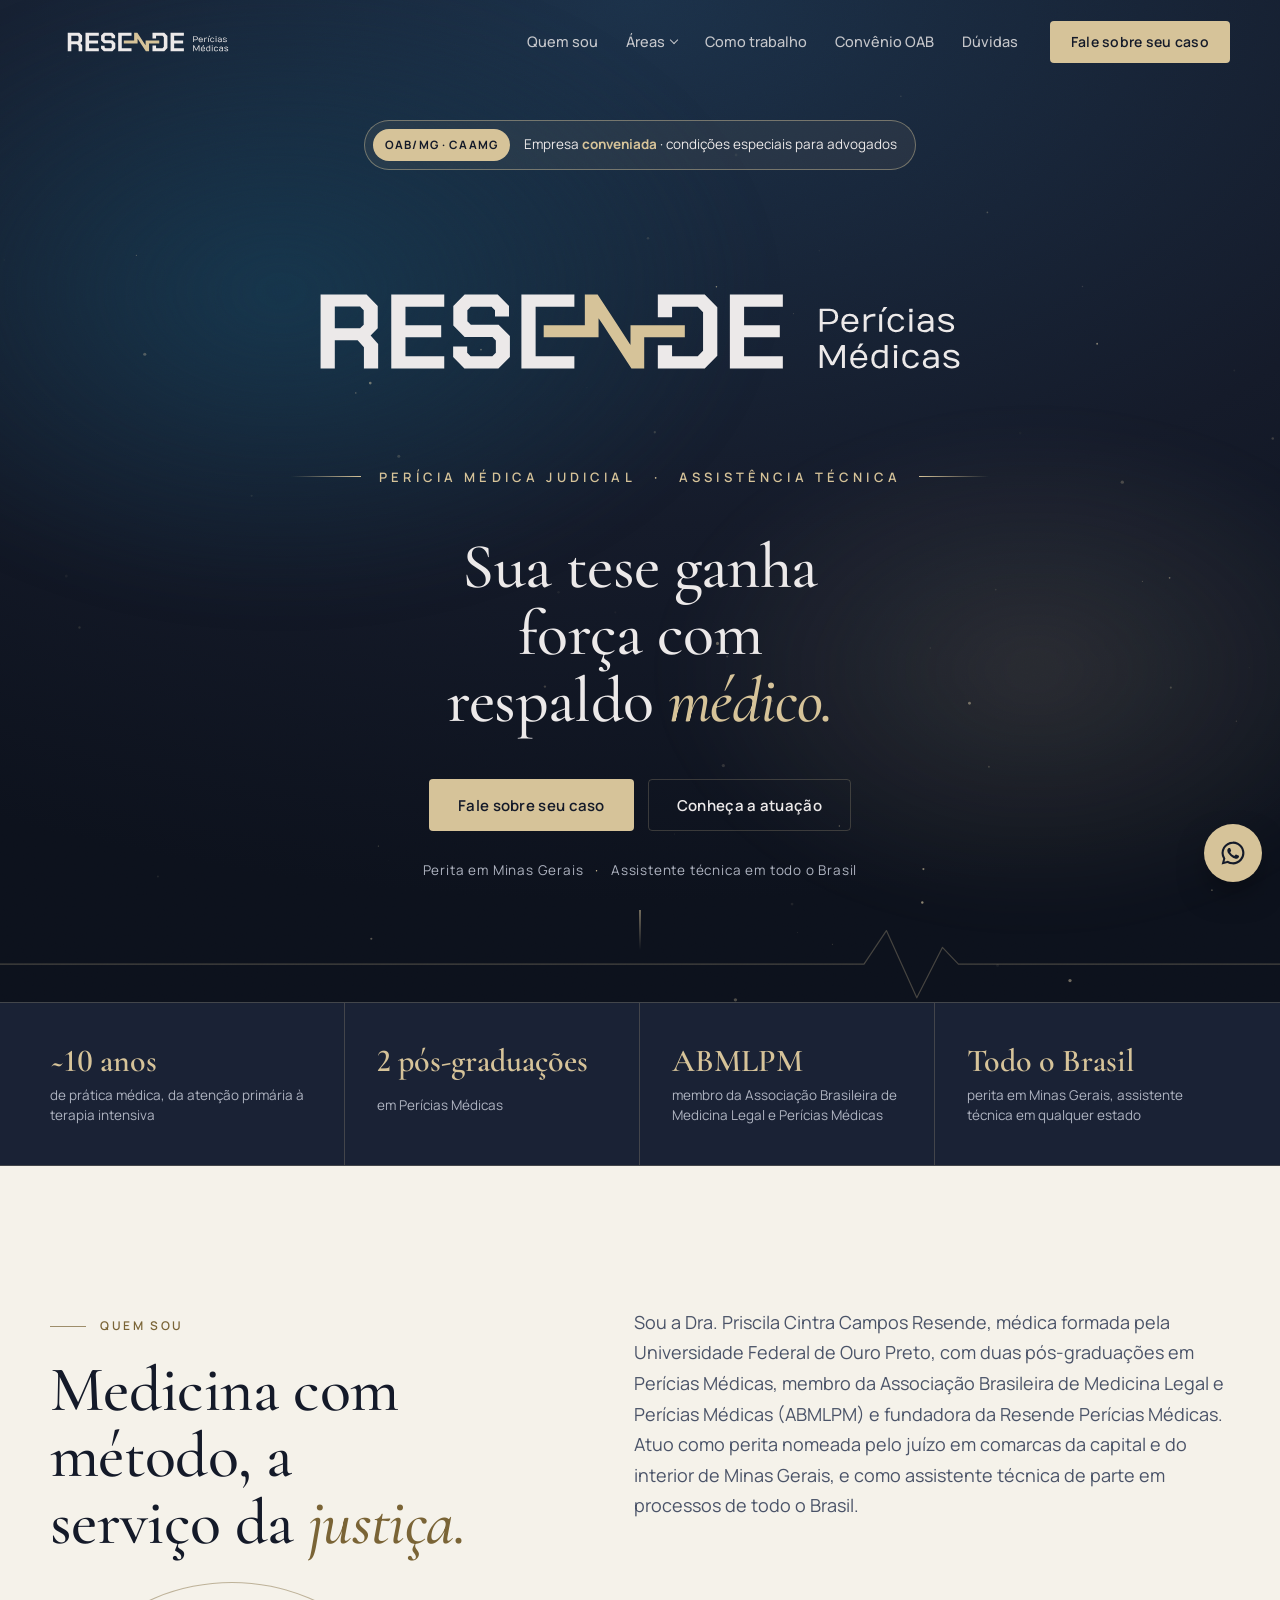
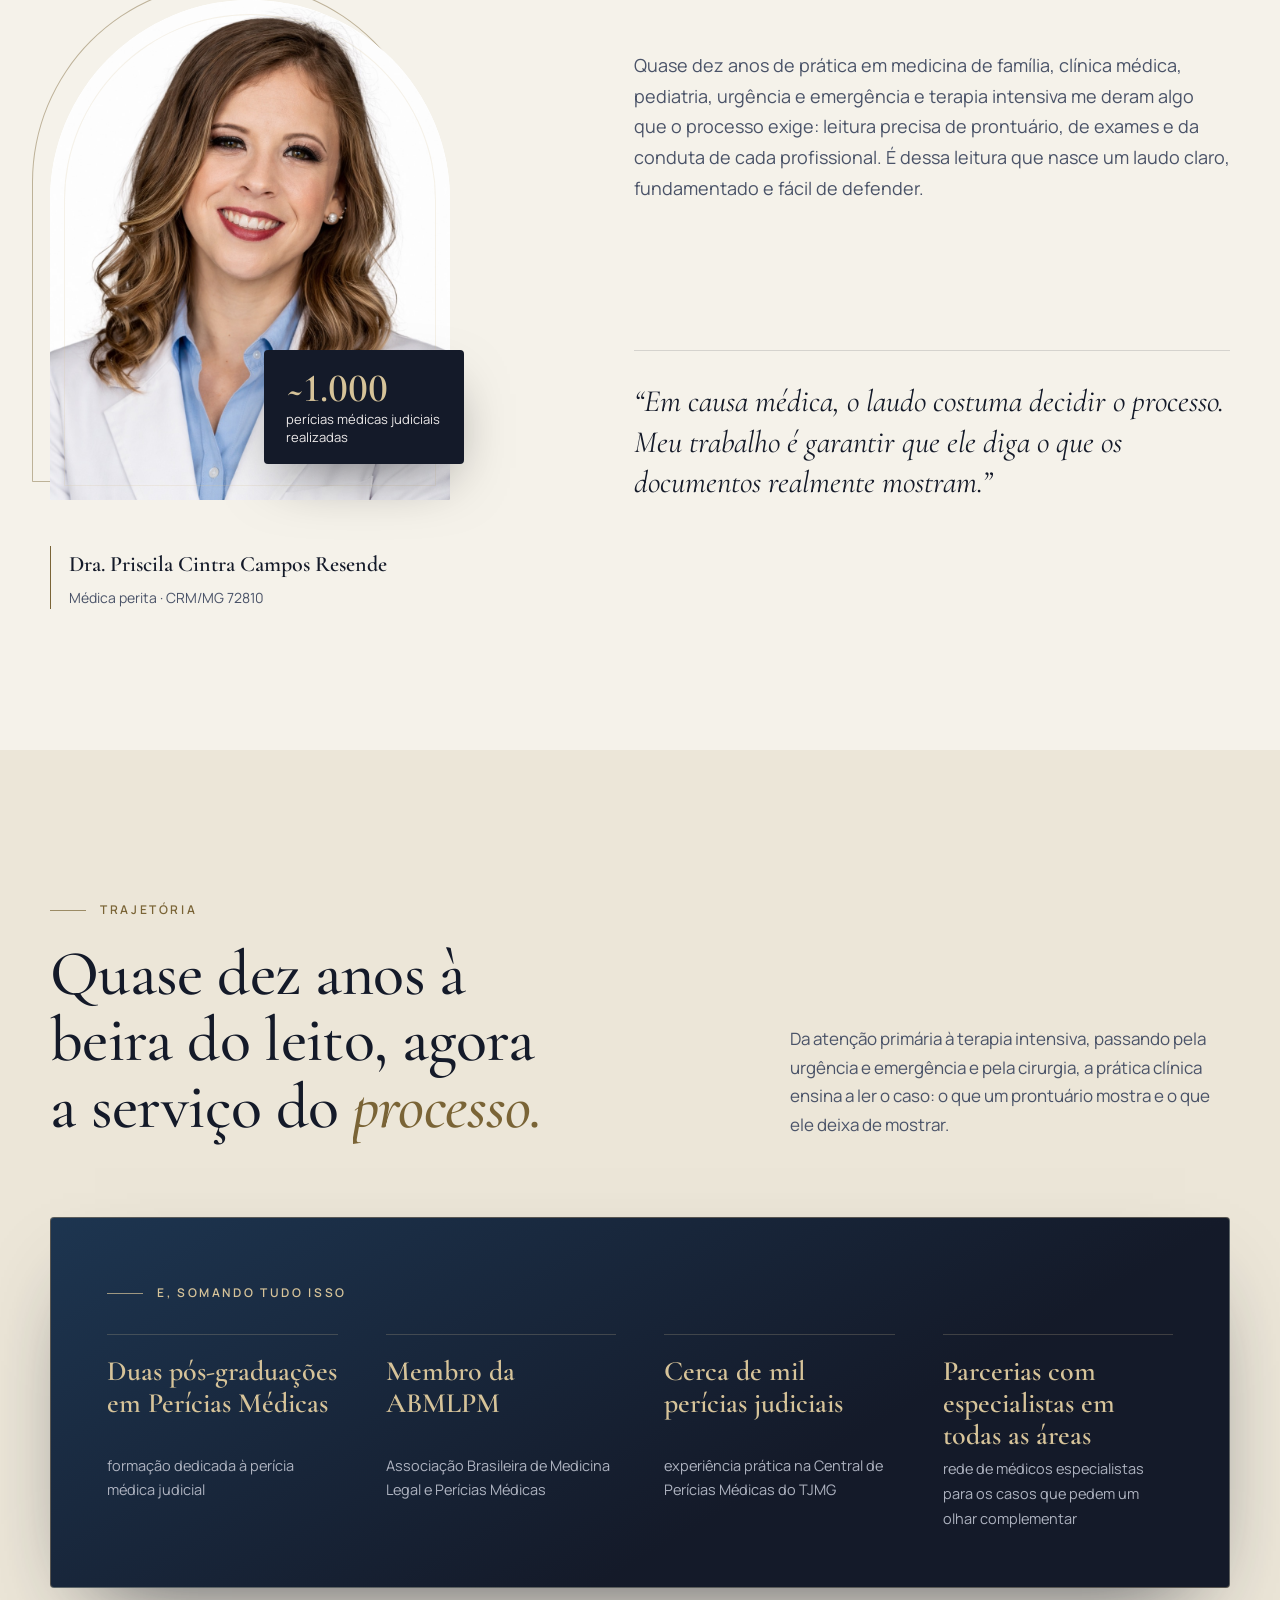
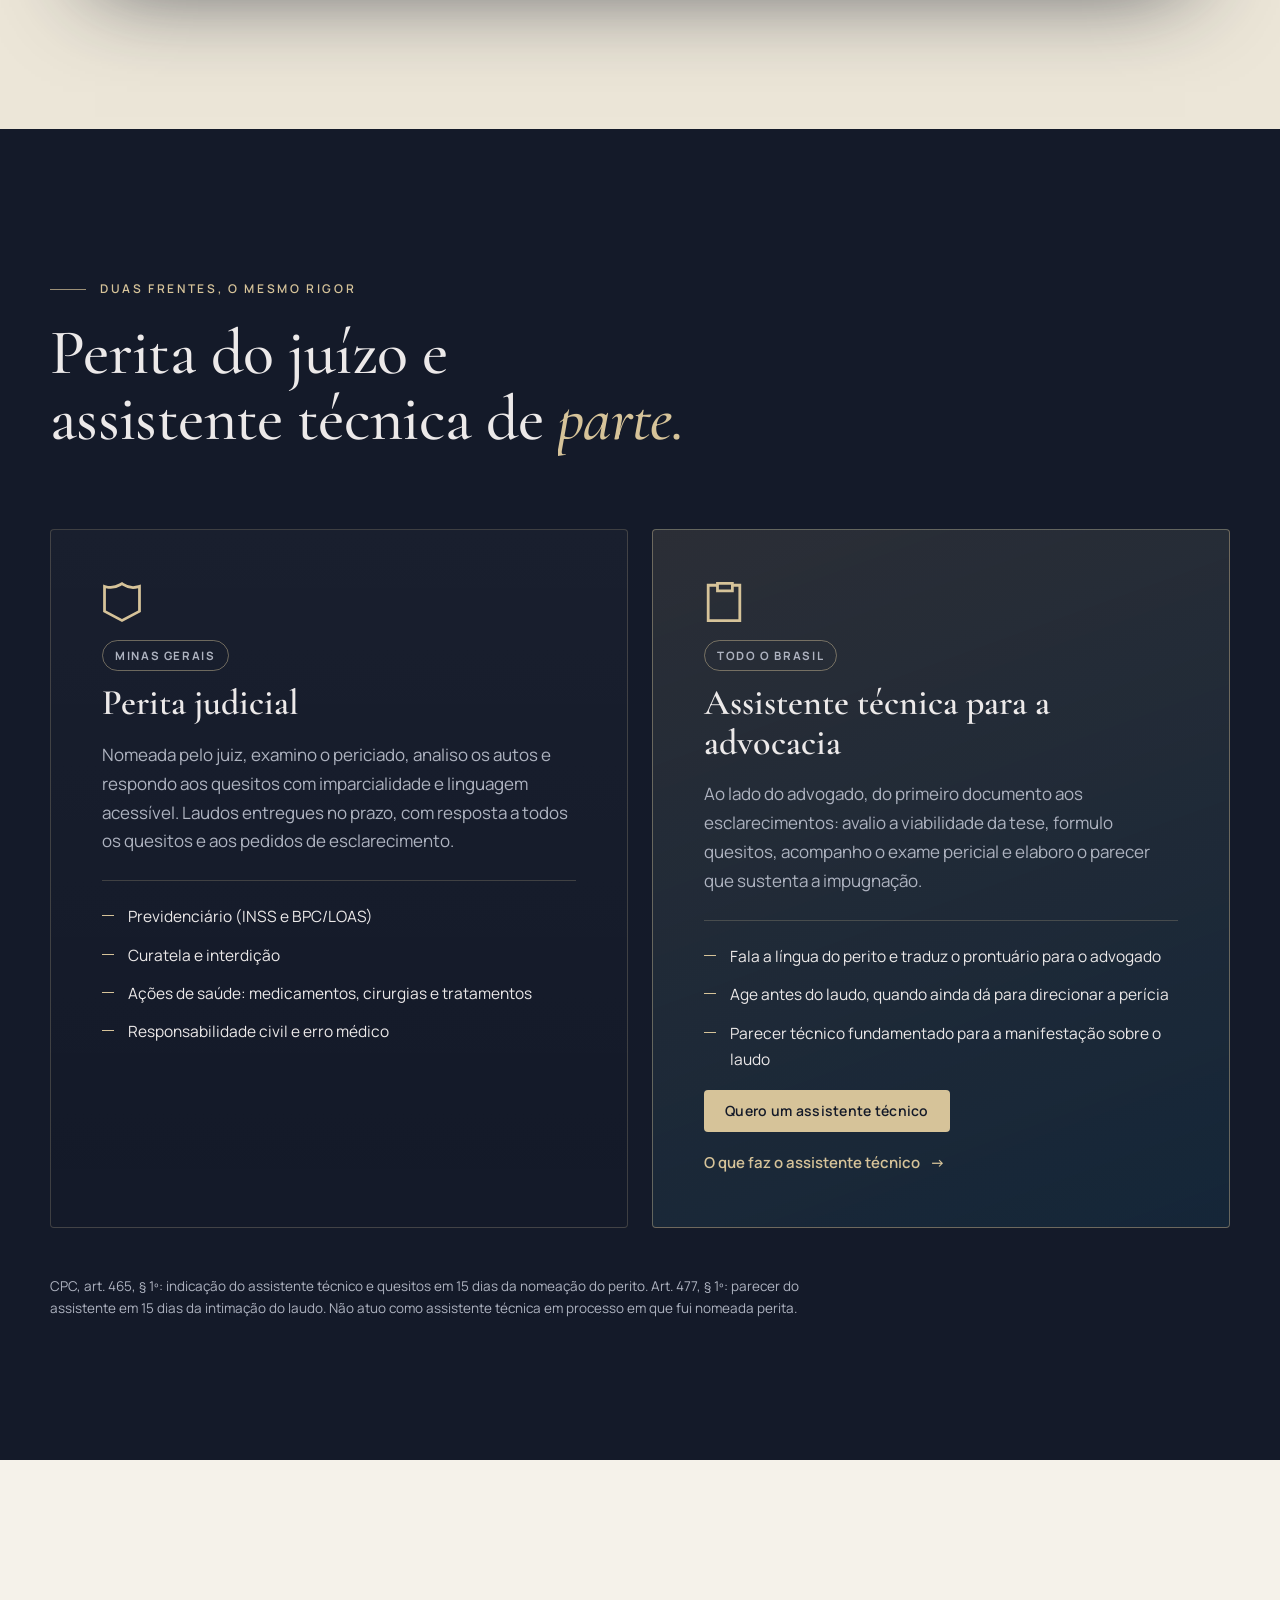
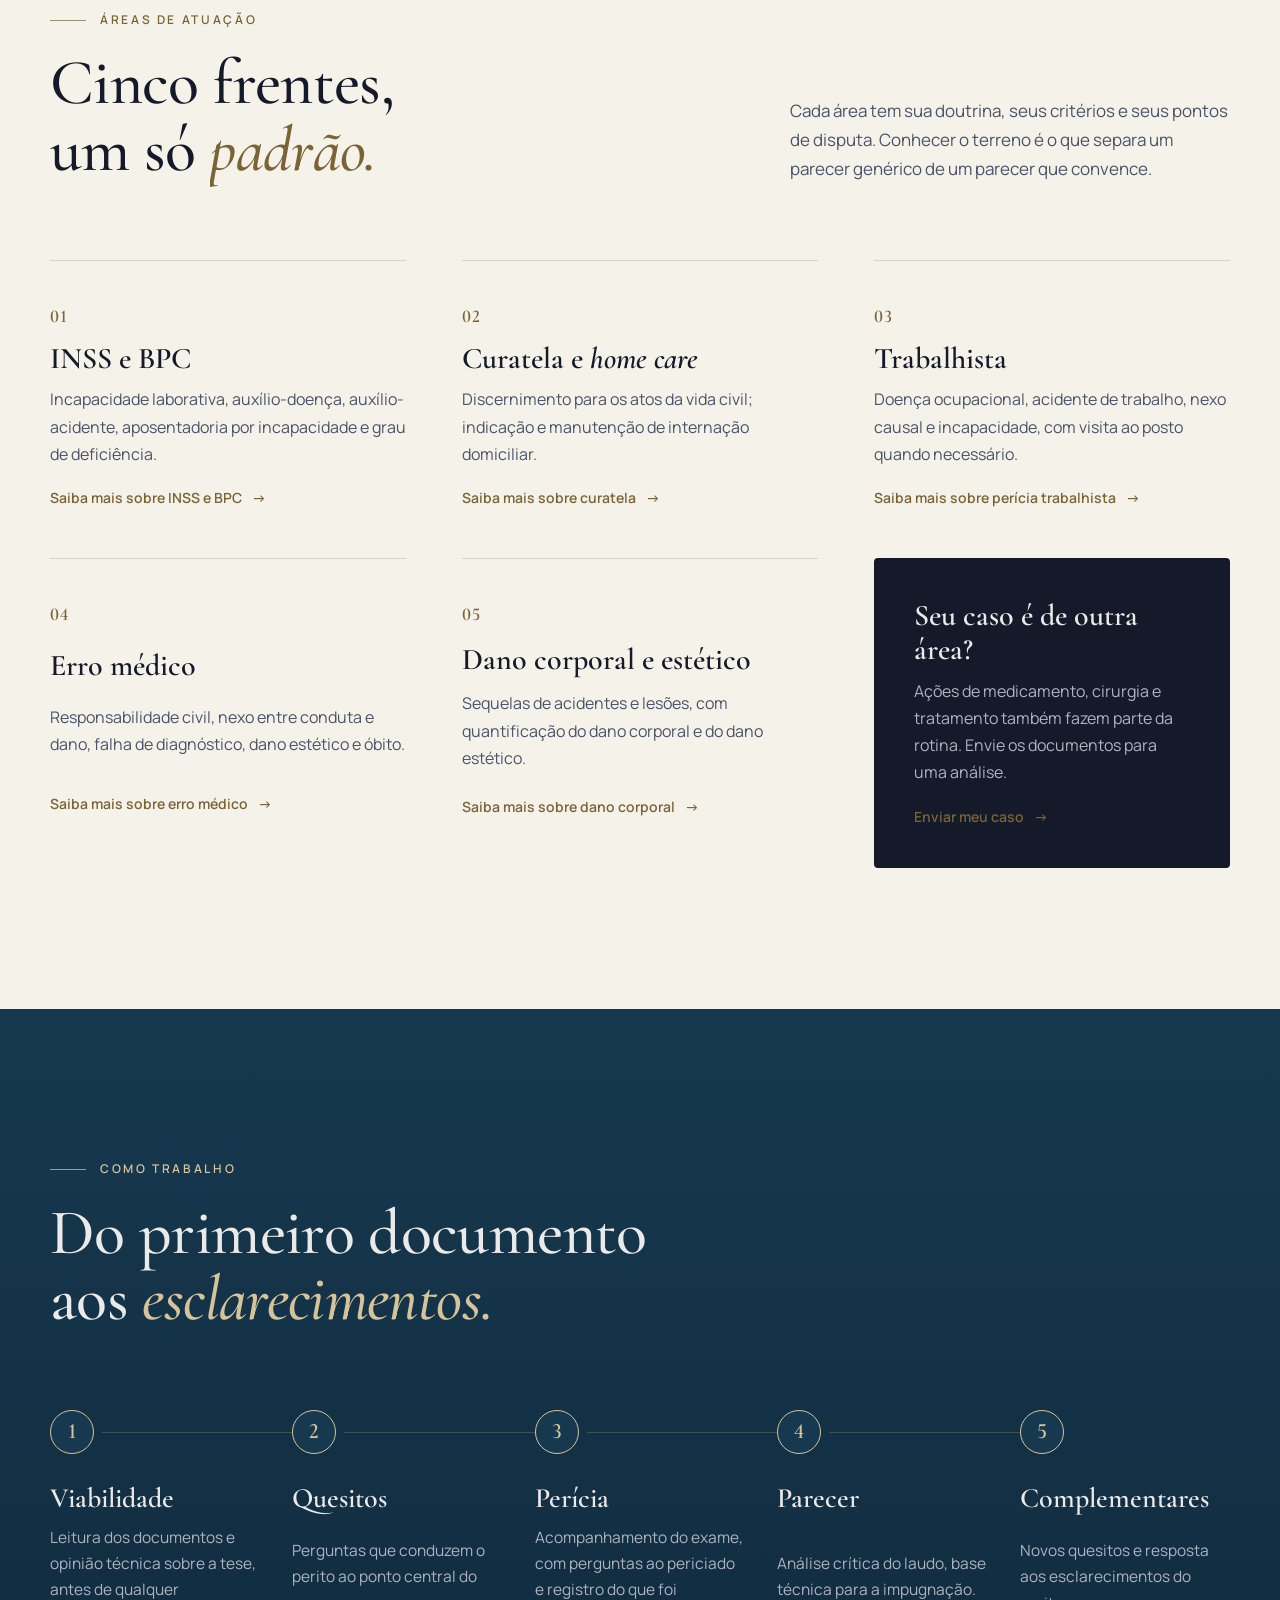
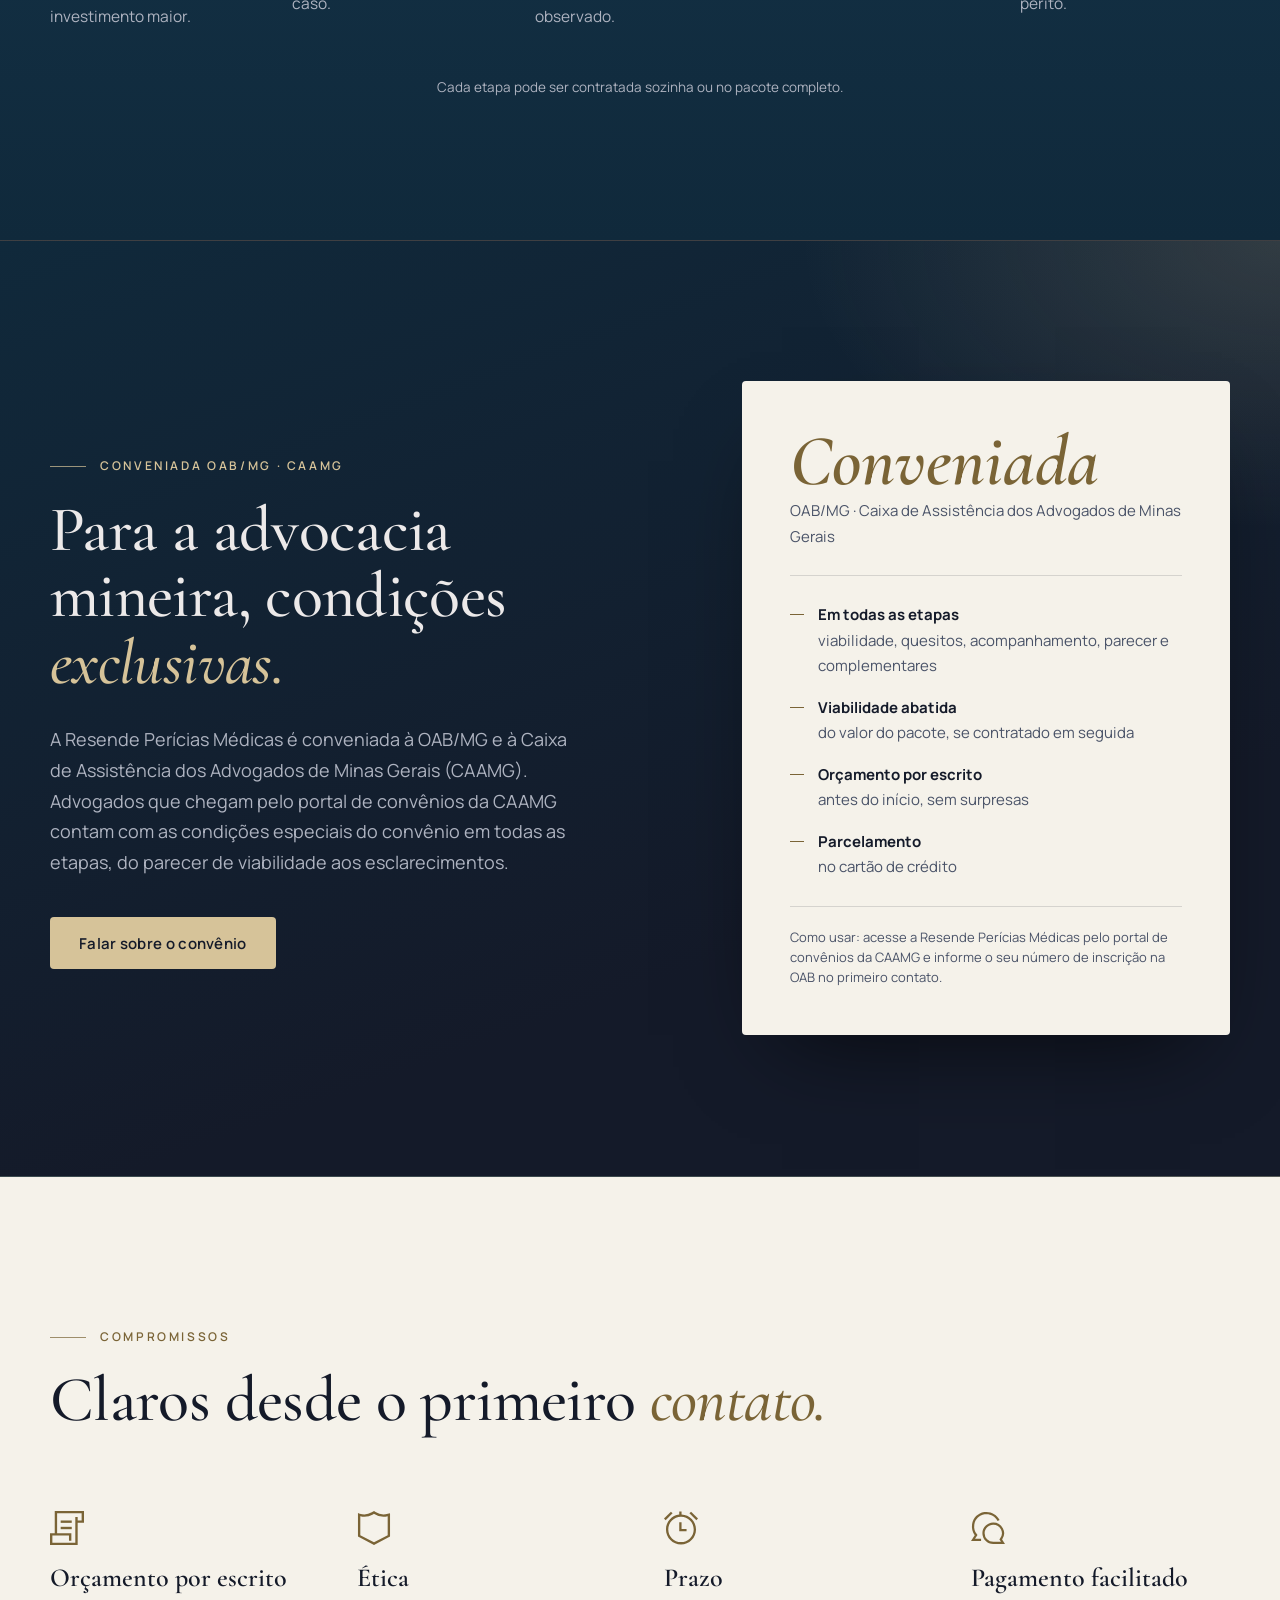
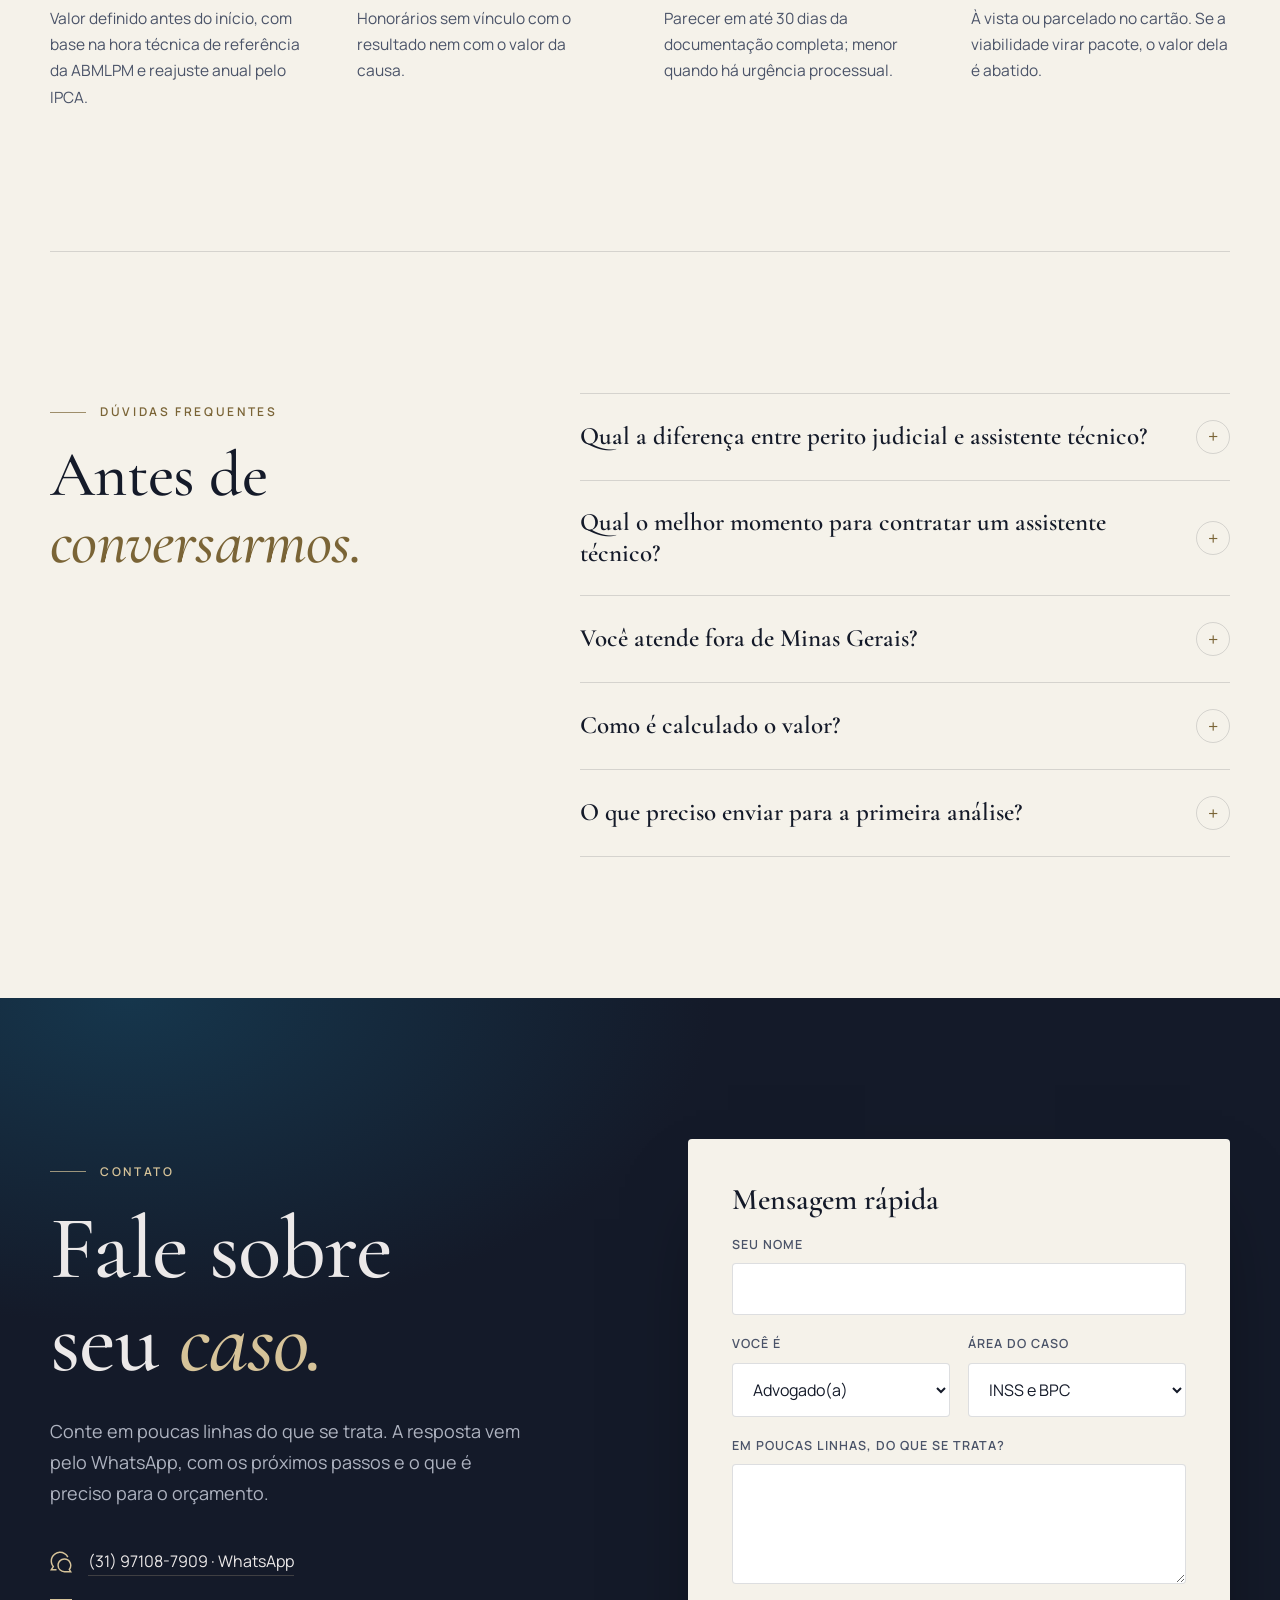
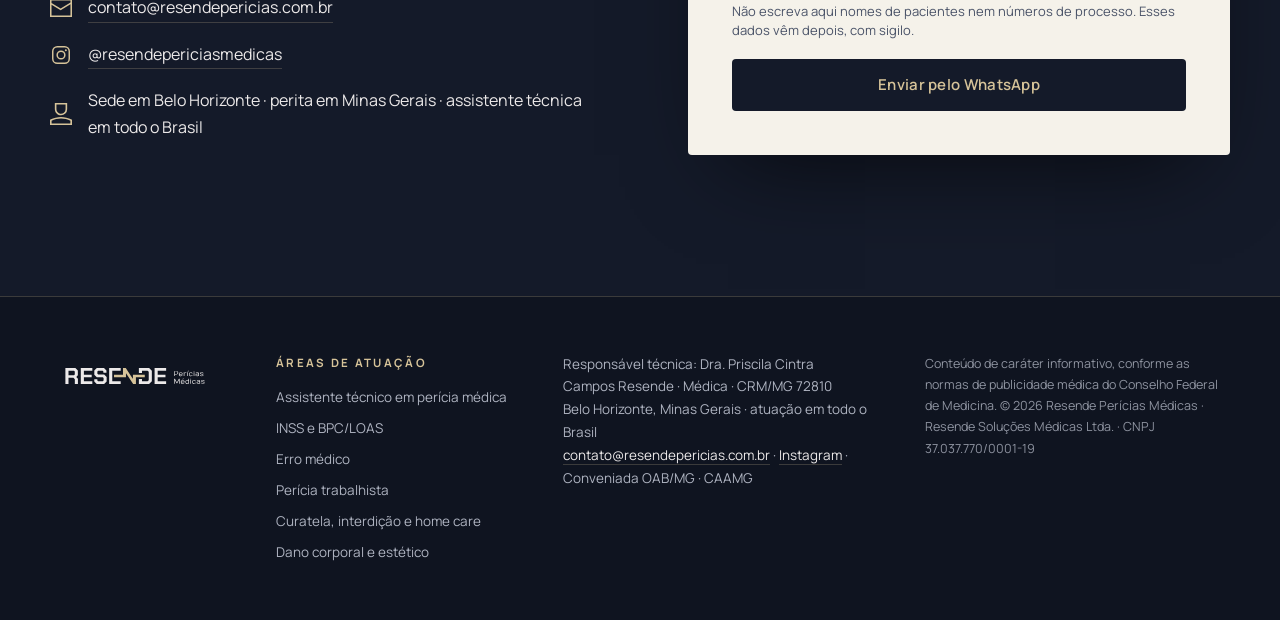
==== commit 7f80faaf: "Menu e rodapé com as páginas de cada área Co-Authored-By: Claude Opus 5.5 <noreply@anthropic.com>" ====
--- a/index.html
+++ b/index.html
@@ -161,7 +161,17 @@
       </a>
       <nav class="topo__nav" aria-label="Seções">
         <a href="#sobre">Quem sou</a>
-        <a href="#atuacao">Atuação</a>
+        <!-- MENU-AREAS --><div class="topo__grupo">
+          <button class="topo__abrir" type="button" aria-haspopup="true">Áreas</button>
+          <div class="topo__painel">
+            <a href="/assistente-tecnico-pericia-medica/">Assistente técnico em perícia médica</a>
+            <a href="/pericia-inss-bpc/">INSS e BPC/LOAS</a>
+            <a href="/pericia-erro-medico/">Erro médico</a>
+            <a href="/pericia-trabalhista/">Perícia trabalhista</a>
+            <a href="/pericia-curatela-interdicao/">Curatela, interdição e home care</a>
+            <a href="/dano-corporal-estetico/">Dano corporal e estético</a>
+          </div>
+        </div><!-- /MENU-AREAS -->
         <a href="#metodo">Como trabalho</a>
         <a href="#convenio">Convênio OAB</a>
         <a href="#duvidas">Dúvidas</a>
@@ -173,7 +183,15 @@
     </div>
     <nav class="menu-movel" id="menu-movel" aria-label="Seções" hidden>
       <a href="#sobre">Quem sou</a>
-      <a href="#atuacao">Atuação</a>
+      <!-- MENU-MOVEL-AREAS --><p class="menu-movel__titulo">Áreas</p>
+      <div class="menu-movel__areas">
+        <a href="/assistente-tecnico-pericia-medica/">Assistente técnico em perícia médica</a>
+        <a href="/pericia-inss-bpc/">INSS e BPC/LOAS</a>
+        <a href="/pericia-erro-medico/">Erro médico</a>
+        <a href="/pericia-trabalhista/">Perícia trabalhista</a>
+        <a href="/pericia-curatela-interdicao/">Curatela, interdição e home care</a>
+        <a href="/dano-corporal-estetico/">Dano corporal e estético</a>
+      </div><!-- /MENU-MOVEL-AREAS -->
       <a href="#metodo">Como trabalho</a>
       <a href="#convenio">Convênio OAB</a>
       <a href="#duvidas">Dúvidas</a>
@@ -621,6 +639,17 @@
   <footer class="rodape">
     <div class="rodape__grade envelope">
       <img src="/assets/marca/logo-claro.svg" alt="Resende Perícias Médicas" width="190" height="52">
+      <!-- RODAPE-AREAS --><nav class="rodape__areas" aria-label="Áreas de atuação">
+        <p>Áreas de atuação</p>
+        <ul>
+          <li><a href="/assistente-tecnico-pericia-medica/">Assistente técnico em perícia médica</a></li>
+          <li><a href="/pericia-inss-bpc/">INSS e BPC/LOAS</a></li>
+          <li><a href="/pericia-erro-medico/">Erro médico</a></li>
+          <li><a href="/pericia-trabalhista/">Perícia trabalhista</a></li>
+          <li><a href="/pericia-curatela-interdicao/">Curatela, interdição e home care</a></li>
+          <li><a href="/dano-corporal-estetico/">Dano corporal e estético</a></li>
+        </ul>
+      </nav><!-- /RODAPE-AREAS -->
       <p>
         Responsável técnica: Dra. Priscila Cintra Campos Resende · Médica · CRM/MG 72810<br>
         Belo Horizonte, Minas Gerais · atuação em todo o Brasil<br>
--- a/assets/css/site.css
+++ b/assets/css/site.css
@@ -768,3 +768,42 @@
 
 /* links “Saiba mais” nos cartões de área da página inicial */
 .area .link-seta { margin-top: 8px; color: var(--ouro-texto); font-size: 14px; }
+
+/* ---------- Menu “Áreas” (suspenso no computador) ---------- */
+.topo__grupo { position: relative; display: flex; align-items: center; }
+.topo__abrir {
+  display: inline-flex; align-items: center; gap: 6px; padding: 0; border: 0; background: none; cursor: pointer;
+  font: 500 14.5px/1 var(--sem-serifa); color: var(--claro); opacity: .82; transition: opacity .3s;
+}
+.topo__abrir::after { content: ""; width: 6px; height: 6px; border-right: 1.5px solid currentColor; border-bottom: 1.5px solid currentColor; transform: translateY(-2px) rotate(45deg); transition: transform .3s; }
+.topo__grupo:hover .topo__abrir, .topo__grupo:focus-within .topo__abrir { opacity: 1; }
+.topo__grupo:hover .topo__abrir::after, .topo__grupo:focus-within .topo__abrir::after { transform: translateY(1px) rotate(225deg); }
+.topo__painel {
+  position: absolute; top: calc(100% + 18px); left: 50%; transform: translate(-50%, 8px);
+  display: grid; min-width: 300px; padding: 10px;
+  background: rgba(20, 26, 41, .97); border: 1px solid var(--linha-clara); border-radius: var(--raio);
+  box-shadow: 0 30px 60px -20px rgba(0, 0, 0, .7);
+  -webkit-backdrop-filter: blur(14px); backdrop-filter: blur(14px);
+  opacity: 0; visibility: hidden; transition: opacity .3s var(--suave), transform .3s var(--suave), visibility .3s;
+}
+.topo__painel::before { content: ""; position: absolute; left: 0; right: 0; top: -20px; height: 20px; } /* ponte para o mouse */
+.topo__grupo:hover .topo__painel, .topo__grupo:focus-within .topo__painel { opacity: 1; visibility: visible; transform: translate(-50%, 0); }
+.topo__painel a {
+  padding: 12px 14px; border-radius: 3px; font-size: 14.5px; text-decoration: none; color: var(--claro);
+  transition: background .25s, color .25s;
+}
+.topo__painel a:hover, .topo__painel a:focus-visible { background: rgba(214, 195, 153, .1); color: var(--ouro); }
+.topo__painel a::after { display: none; }
+
+/* celular */
+.menu-movel__titulo { margin-top: 10px; padding-top: 14px; font-size: 11.5px; font-weight: 700; letter-spacing: .2em; text-transform: uppercase; color: var(--ouro); }
+.menu-movel__areas { display: grid; padding: 4px 0 8px 14px; border-left: 1px solid var(--linha-clara); }
+.menu-movel .menu-movel__areas a { padding: 9px 0; border-bottom: 0; font-family: var(--sem-serifa); font-size: 16px; color: var(--claro-suave); }
+
+/* rodapé */
+.rodape__areas p { font-size: 11.5px; font-weight: 700; letter-spacing: .2em; text-transform: uppercase; color: var(--ouro); }
+.rodape__areas ul { display: grid; gap: 8px; margin-top: 14px; }
+.rodape__areas a { border: 0; color: var(--claro-suave); }
+.rodape__areas a:hover { color: var(--ouro); }
+@media (min-width: 960px) { .rodape__grade { grid-template-columns: auto auto 1fr 1fr; gap: 56px; align-items: start; } }
+.menu-movel { max-height: calc(100svh - 84px); overflow-y: auto; overscroll-behavior: contain; }
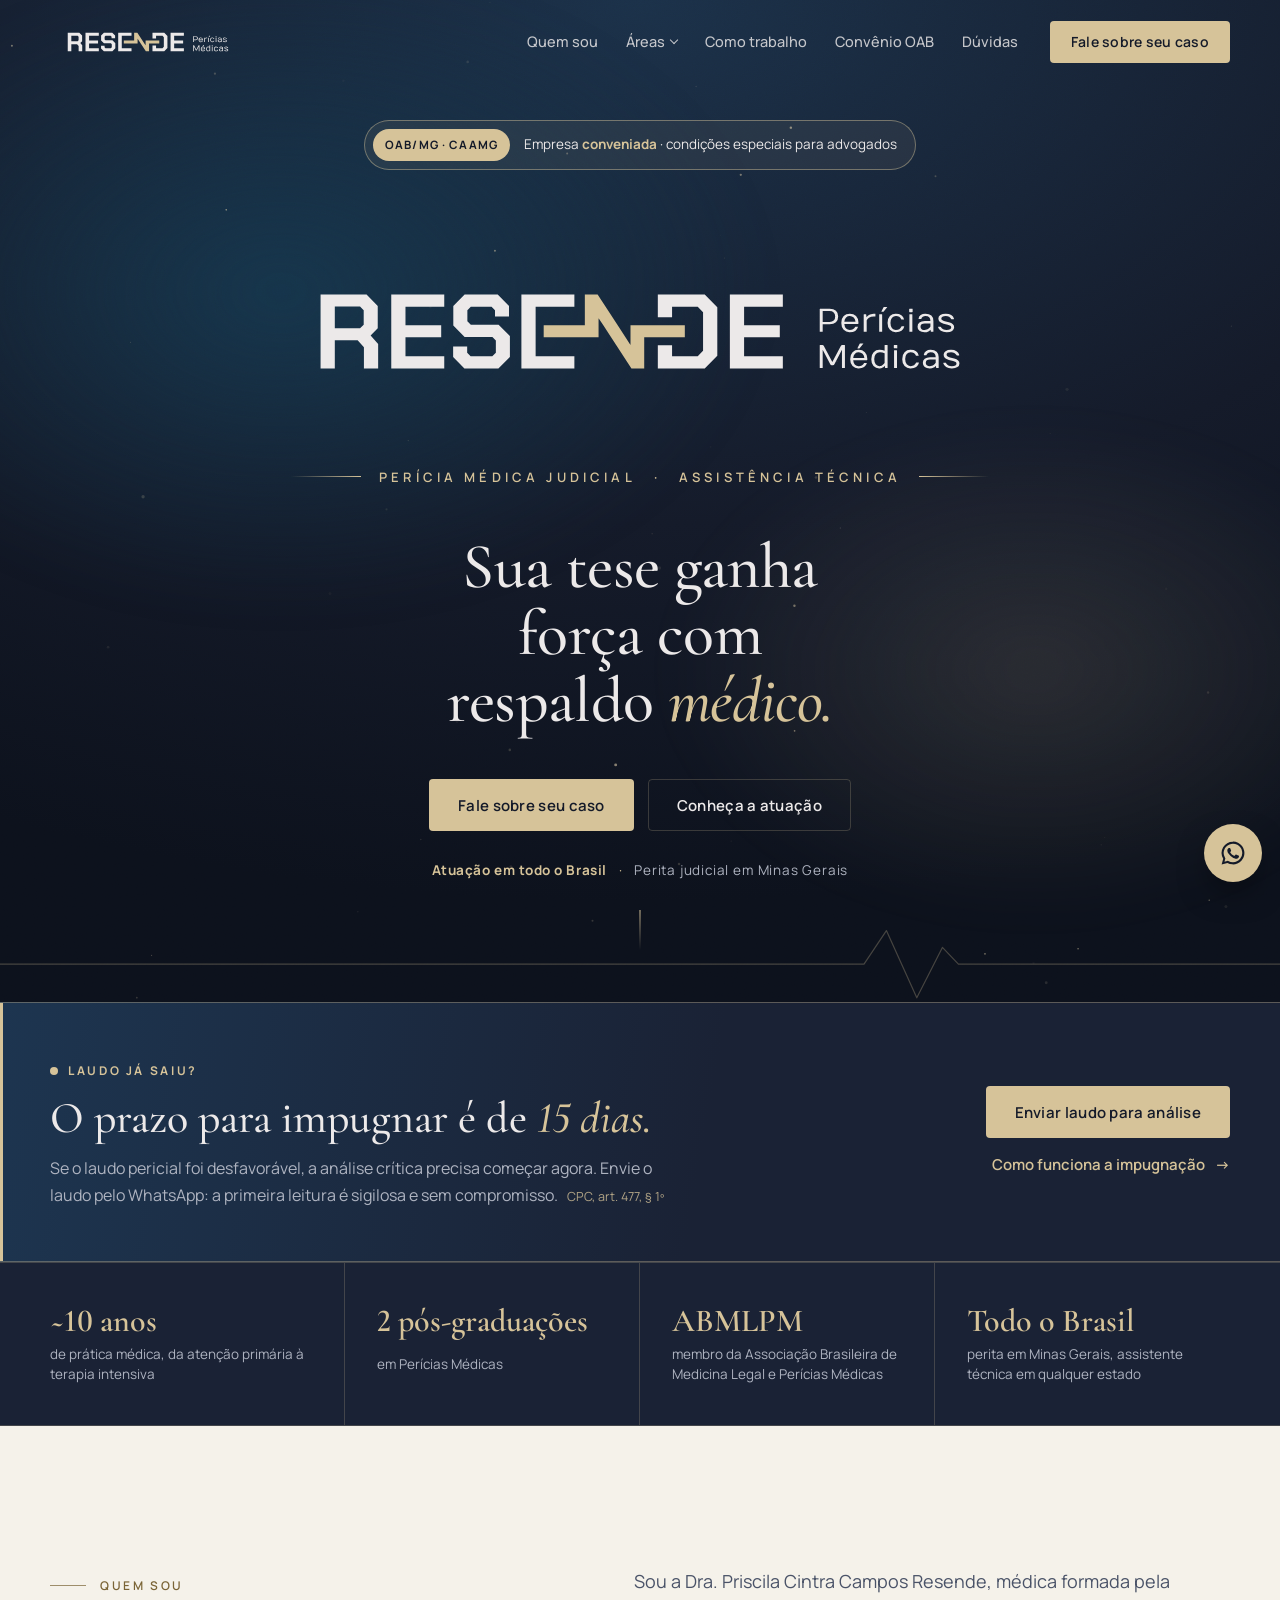
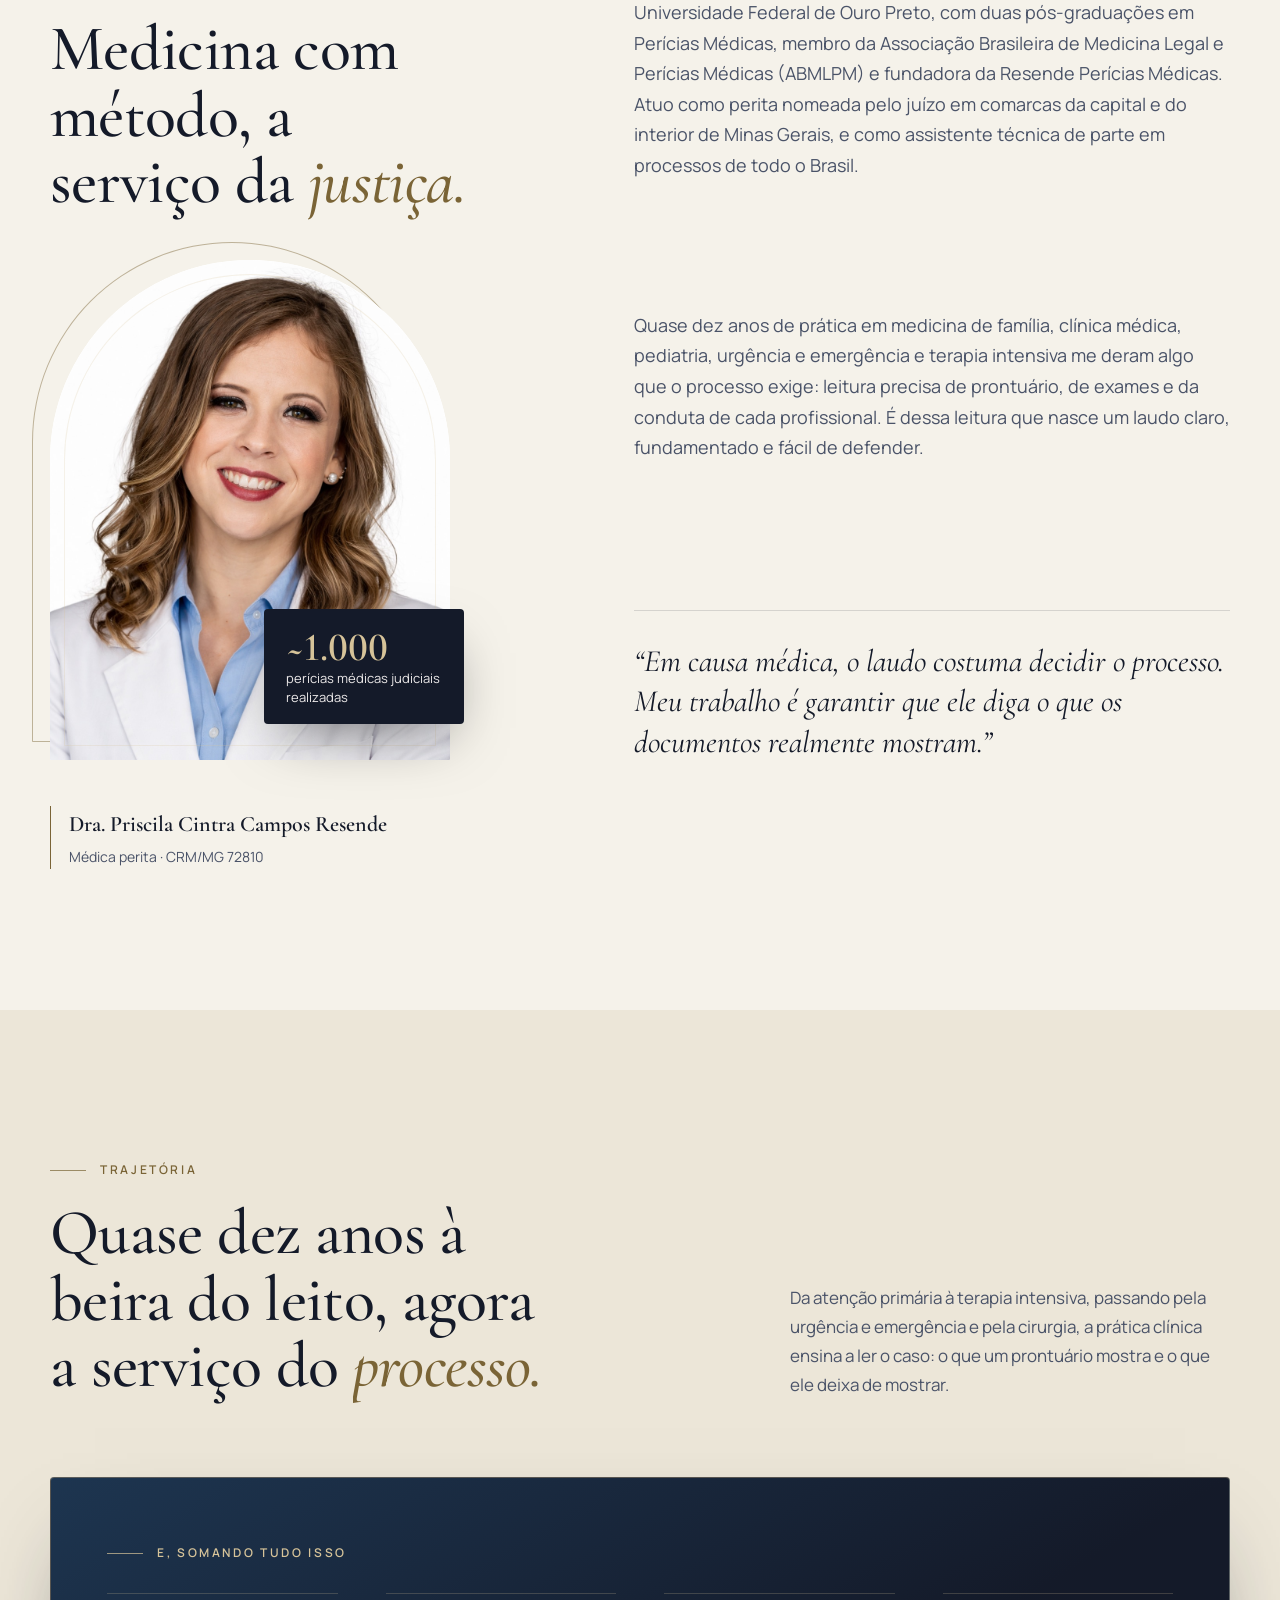
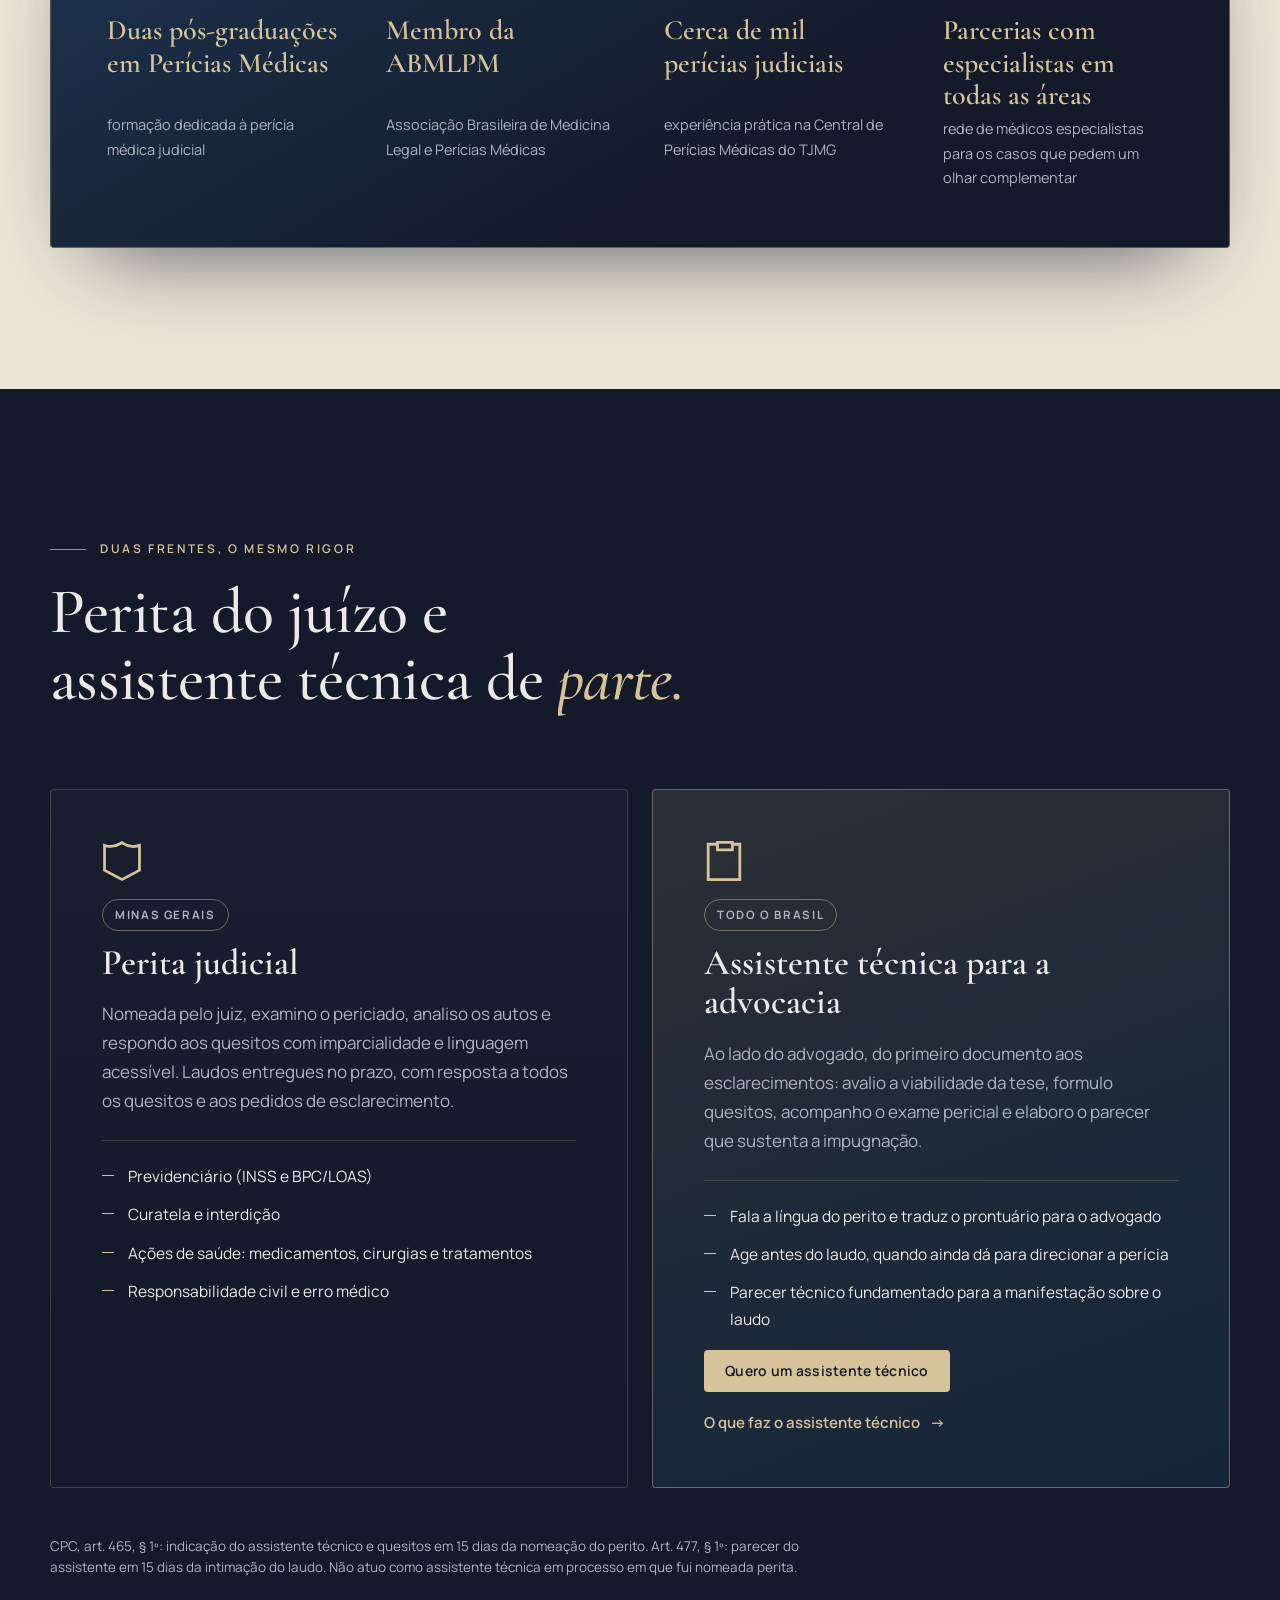
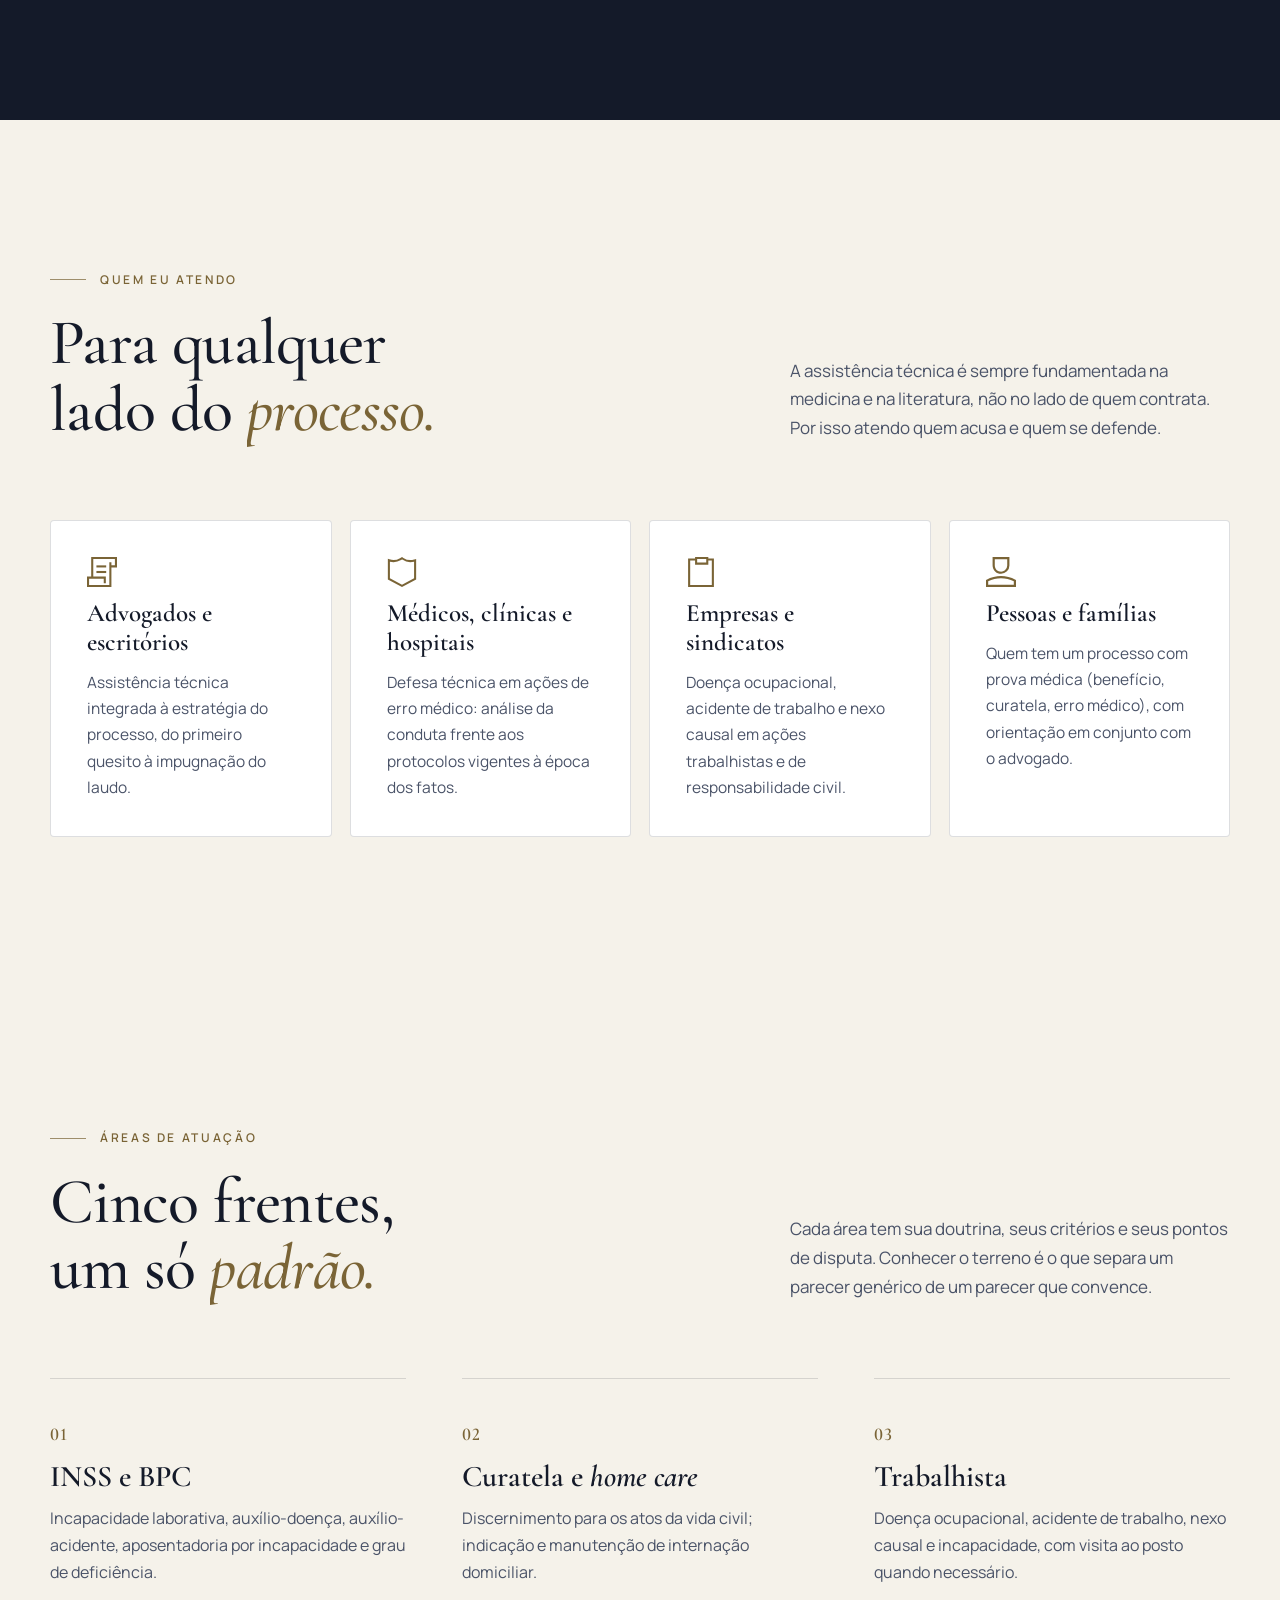
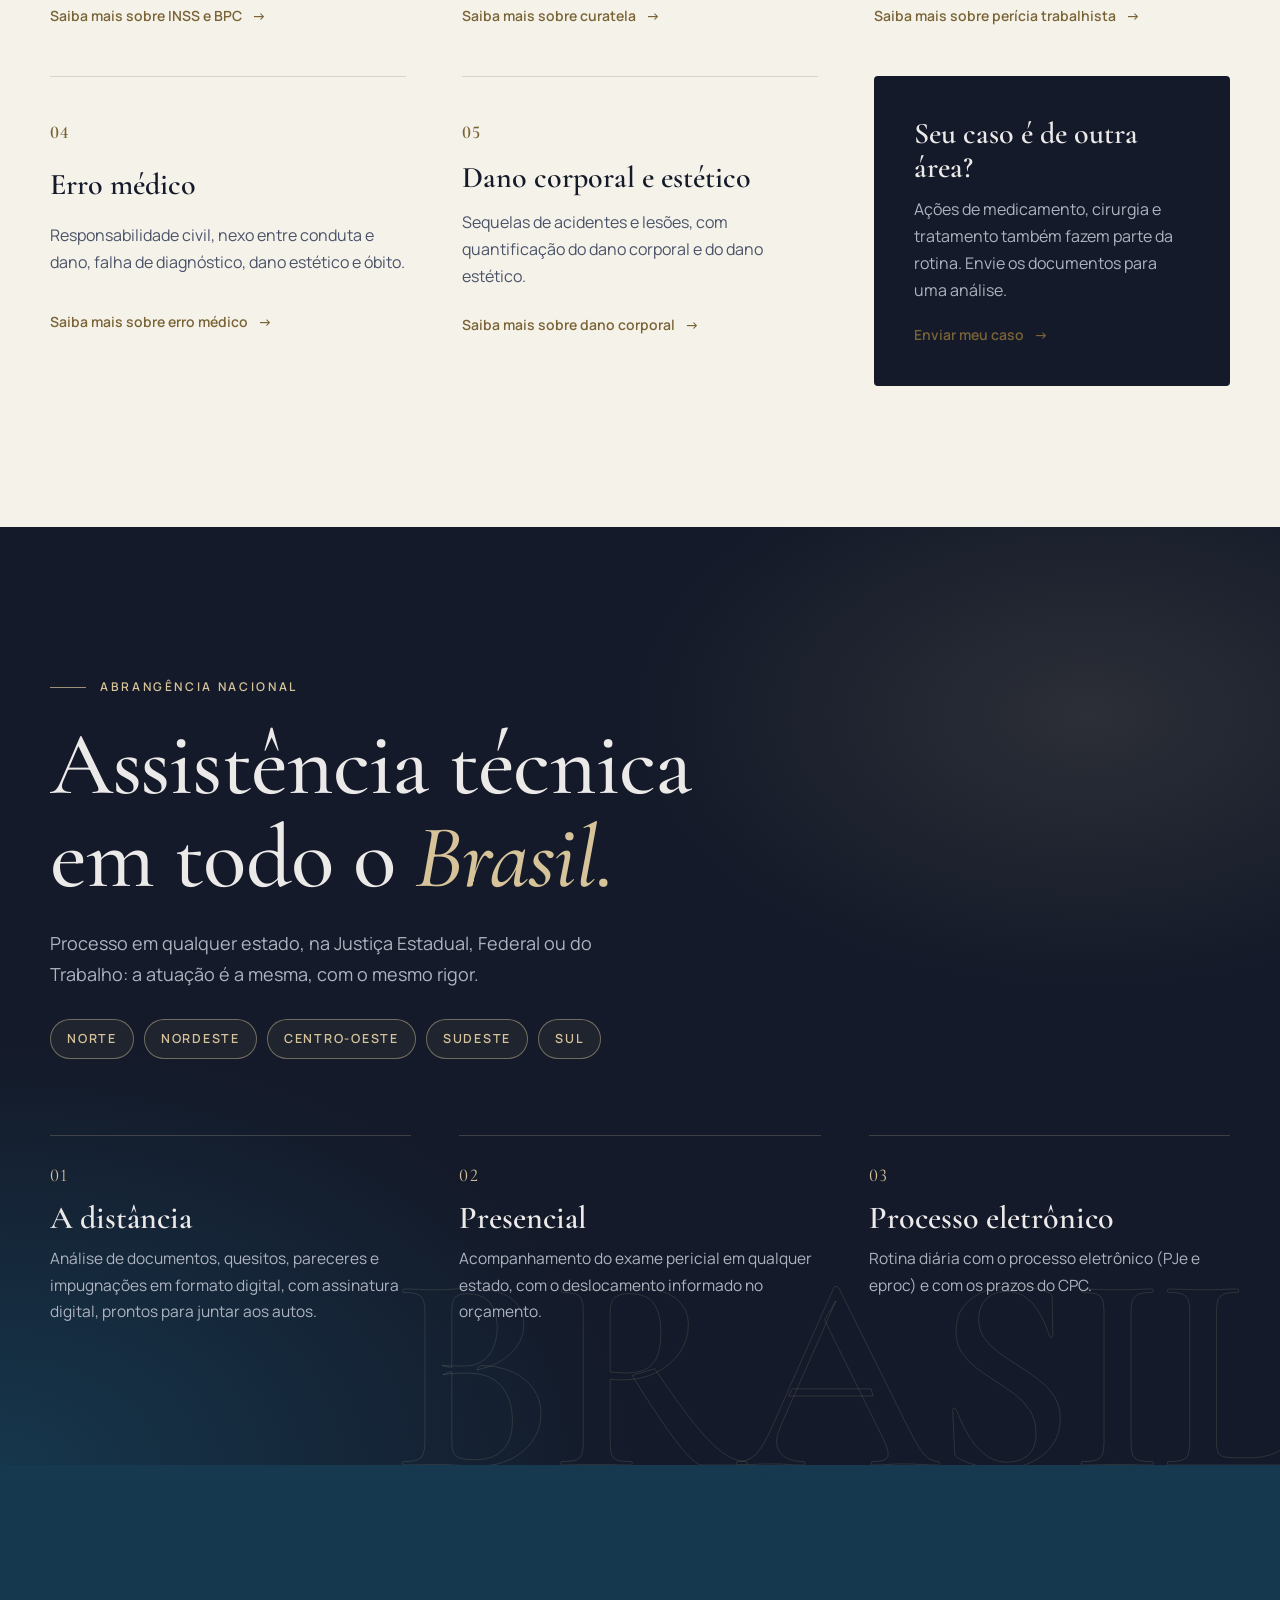
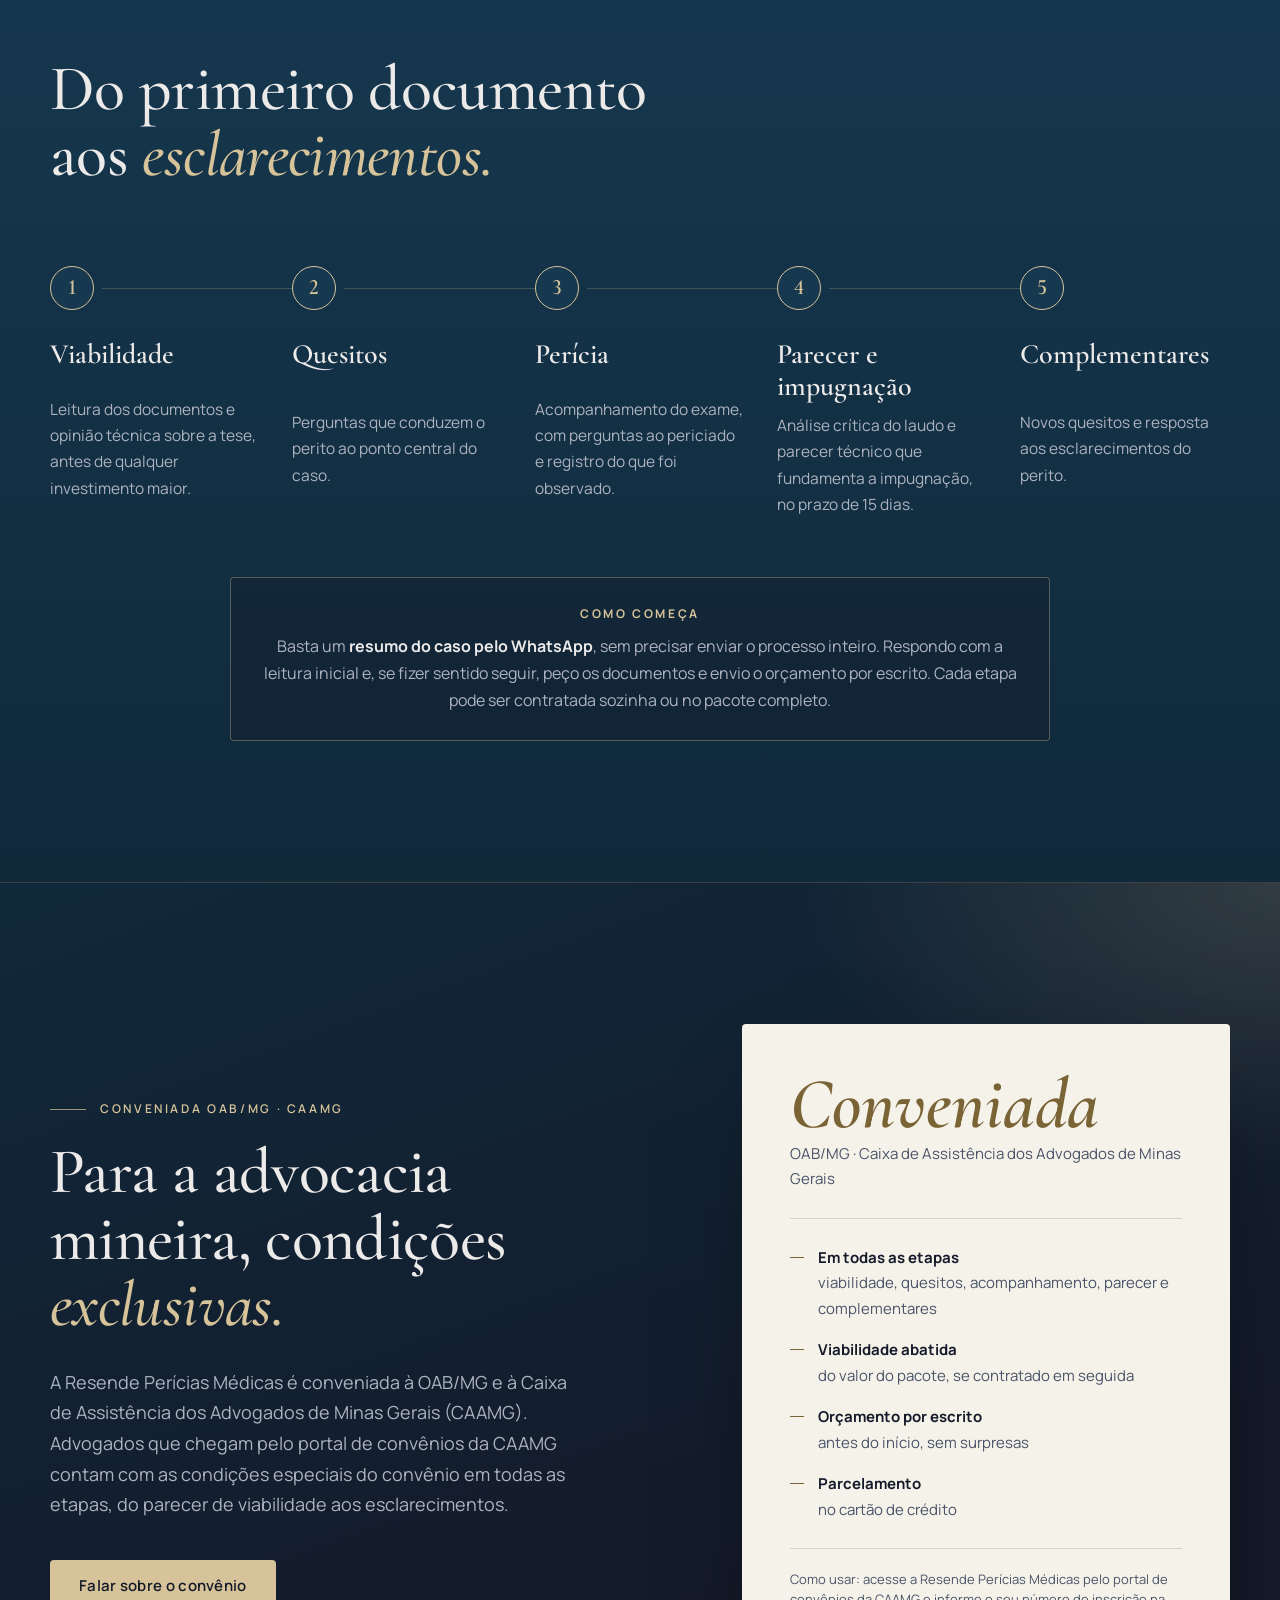
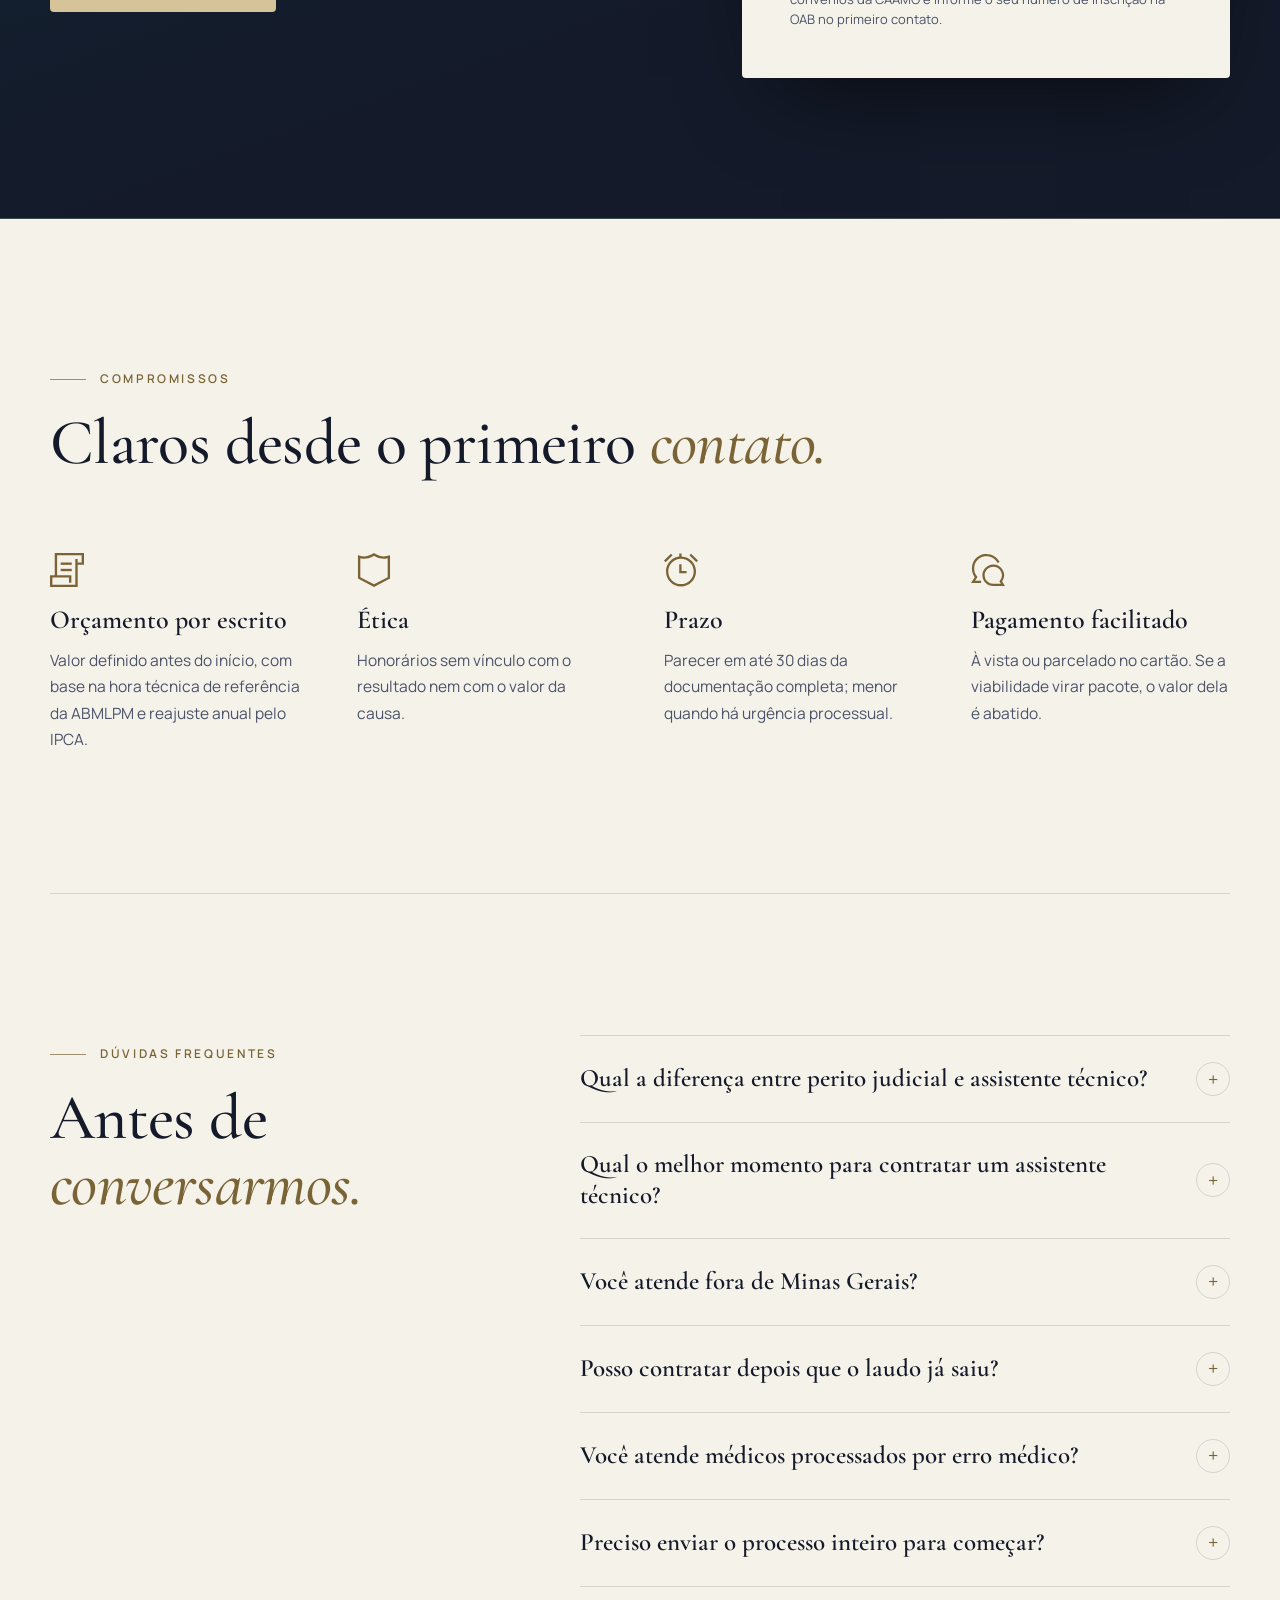
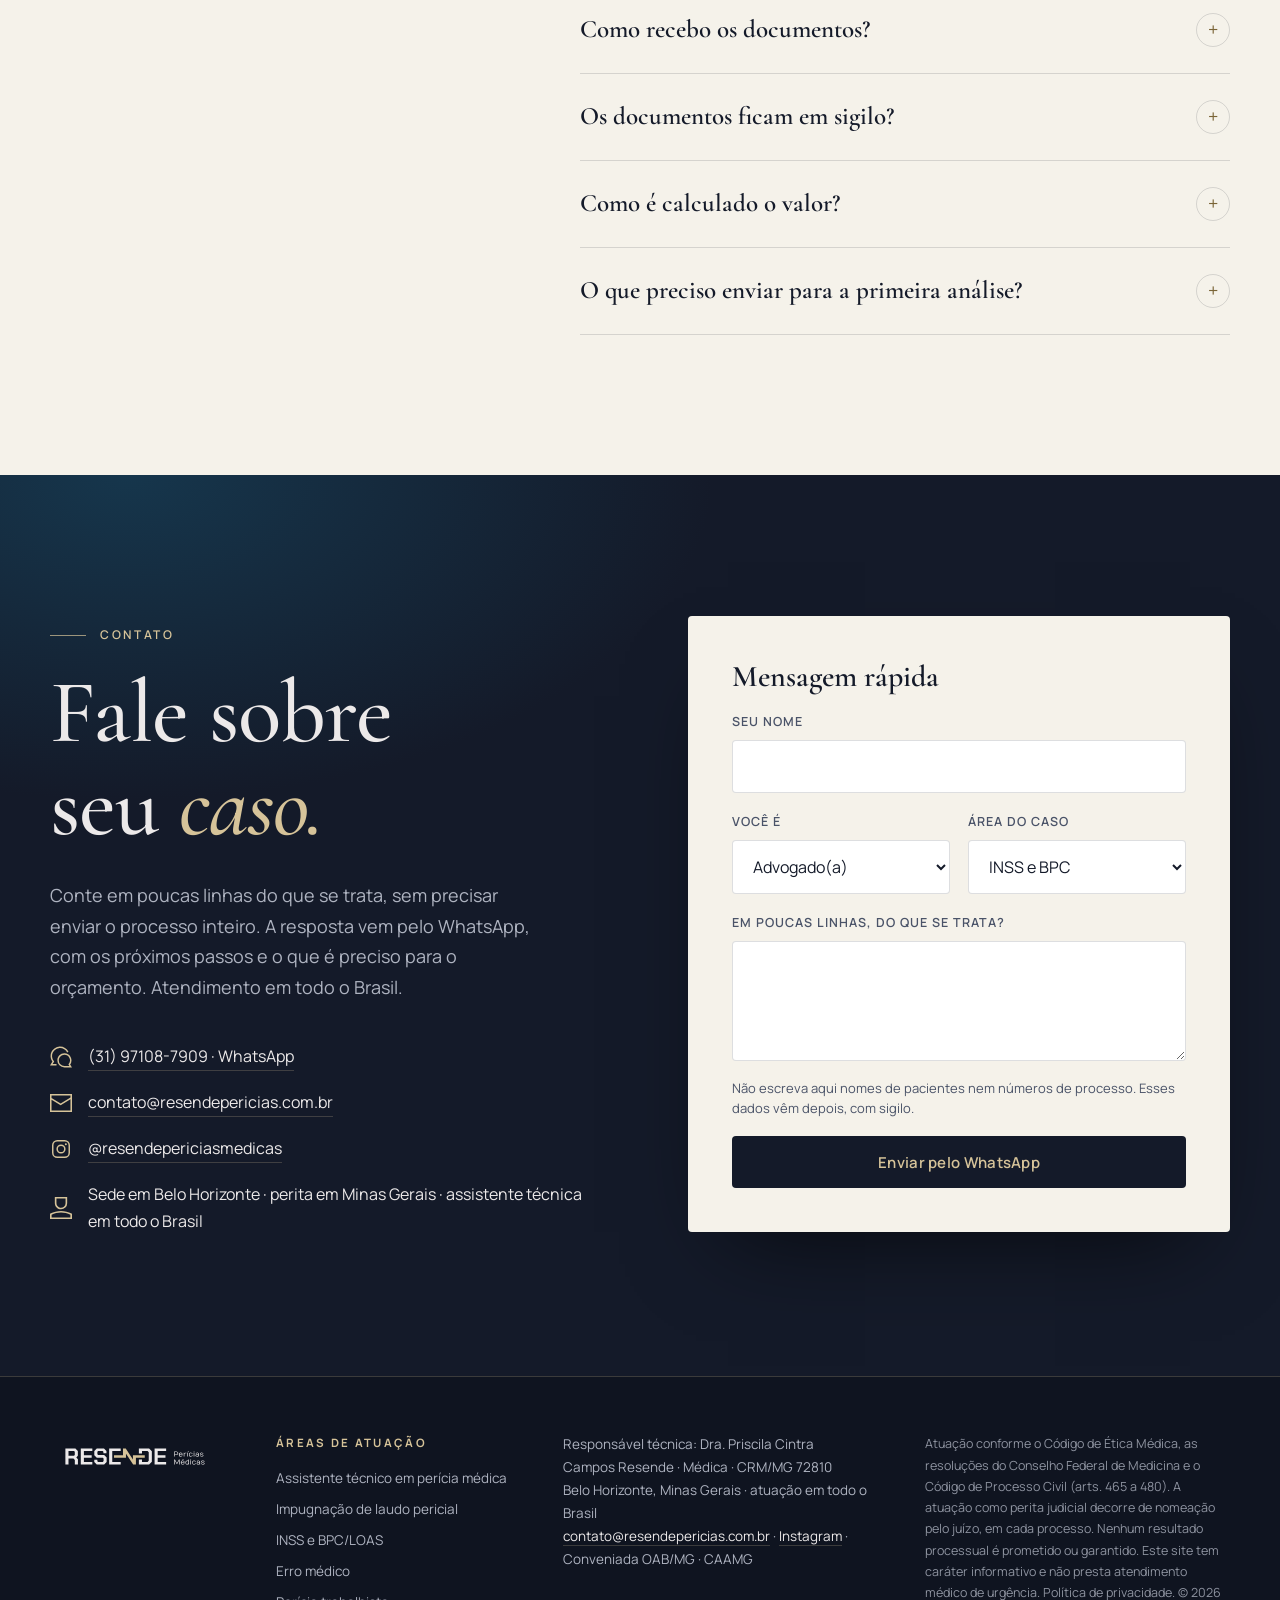
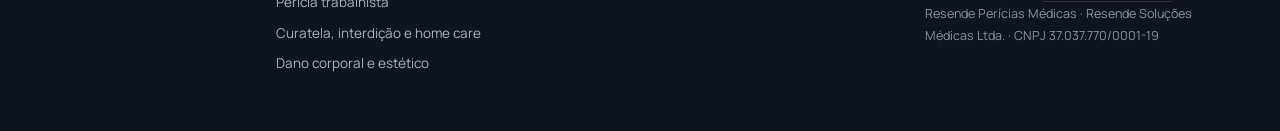
==== commit 34d60658: "Urgência de impugnação, quem atendo, abrangência nacional, FAQ, aviso legal e privacidade Co-Authore" ====
--- a/index.html
+++ b/index.html
@@ -130,6 +130,46 @@
         },
         {
           "@type": "Question",
+          "name": "Posso contratar depois que o laudo já saiu?",
+          "acceptedAnswer": {
+            "@type": "Answer",
+            "text": "Sim, e é um dos momentos mais importantes. O prazo para se manifestar sobre o laudo e apresentar o parecer do assistente técnico é de 15 dias da intimação (CPC, art. 477, § 1º). Envie o laudo assim que ele for juntado aos autos."
+          }
+        },
+        {
+          "@type": "Question",
+          "name": "Você atende médicos processados por erro médico?",
+          "acceptedAnswer": {
+            "@type": "Answer",
+            "text": "Sim. Atuo para qualquer das partes: pacientes e familiares, médicos, clínicas, hospitais e operadoras. O trabalho é sempre técnico, fundamentado na literatura e nos protocolos vigentes à época dos fatos."
+          }
+        },
+        {
+          "@type": "Question",
+          "name": "Preciso enviar o processo inteiro para começar?",
+          "acceptedAnswer": {
+            "@type": "Answer",
+            "text": "Não. Para a primeira leitura, basta um resumo do caso pelo WhatsApp. Se fizer sentido seguir, peço os documentos necessários e envio o orçamento por escrito."
+          }
+        },
+        {
+          "@type": "Question",
+          "name": "Como recebo os documentos?",
+          "acceptedAnswer": {
+            "@type": "Answer",
+            "text": "Quesitos, pareceres e impugnações são entregues em PDF com assinatura digital, prontos para juntar ao processo, dentro do prazo combinado."
+          }
+        },
+        {
+          "@type": "Question",
+          "name": "Os documentos ficam em sigilo?",
+          "acceptedAnswer": {
+            "@type": "Answer",
+            "text": "Sim. Prontuários, exames e peças são tratados com sigilo profissional médico e conforme a Lei Geral de Proteção de Dados (LGPD), usados apenas para o caso."
+          }
+        },
+        {
+          "@type": "Question",
           "name": "Como é calculado o valor?",
           "acceptedAnswer": {
             "@type": "Answer",
@@ -165,6 +205,7 @@
           <button class="topo__abrir" type="button" aria-haspopup="true">Áreas</button>
           <div class="topo__painel">
             <a href="/assistente-tecnico-pericia-medica/">Assistente técnico em perícia médica</a>
+            <a href="/impugnacao-laudo-pericial/">Impugnação de laudo pericial</a>
             <a href="/pericia-inss-bpc/">INSS e BPC/LOAS</a>
             <a href="/pericia-erro-medico/">Erro médico</a>
             <a href="/pericia-trabalhista/">Perícia trabalhista</a>
@@ -186,6 +227,7 @@
       <!-- MENU-MOVEL-AREAS --><p class="menu-movel__titulo">Áreas</p>
       <div class="menu-movel__areas">
         <a href="/assistente-tecnico-pericia-medica/">Assistente técnico em perícia médica</a>
+        <a href="/impugnacao-laudo-pericial/">Impugnação de laudo pericial</a>
         <a href="/pericia-inss-bpc/">INSS e BPC/LOAS</a>
         <a href="/pericia-erro-medico/">Erro médico</a>
         <a href="/pericia-trabalhista/">Perícia trabalhista</a>
@@ -225,12 +267,27 @@
           <a class="botao botao--ouro" href="#contato">Fale sobre seu caso</a>
           <a class="botao botao--linha" href="#atuacao">Conheça a atuação</a>
         </div>
-        <p class="capa__local revelar">Perita em Minas Gerais <span aria-hidden="true">·</span> Assistente técnica em todo o Brasil</p>
+        <p class="capa__local revelar"><strong>Atuação em todo o Brasil</strong> <span aria-hidden="true">·</span> Perita judicial em Minas Gerais</p>
       </div>
 
       <a class="capa__rolar" href="#sobre" aria-label="Rolar para conhecer">
         <span>Conheça</span><i aria-hidden="true"></i>
       </a>
+    </section>
+
+    <!-- ============ URGÊNCIA: LAUDO JÁ SAIU ============ -->
+    <section class="urgente" aria-label="Laudo pericial já emitido">
+      <div class="urgente__grade envelope">
+        <div class="urgente__texto revelar">
+          <p class="urgente__rotulo"><span class="urgente__ponto" aria-hidden="true"></span>Laudo já saiu?</p>
+          <p class="urgente__titulo">O prazo para impugnar é de <em>15 dias.</em></p>
+          <p class="urgente__apoio">Se o laudo pericial foi desfavorável, a análise crítica precisa começar agora. Envie o laudo pelo WhatsApp: a primeira leitura é sigilosa e sem compromisso. <span>CPC, art. 477, § 1º</span></p>
+        </div>
+        <div class="urgente__acoes revelar">
+          <a class="botao botao--ouro" href="https://wa.me/5531971087909?text=Ol%C3%A1%2C%20Dra.%20Priscila.%20Recebi%20um%20laudo%20pericial%20e%20gostaria%20de%20uma%20an%C3%A1lise%20para%20impugna%C3%A7%C3%A3o." target="_blank" rel="noopener">Enviar laudo para análise</a>
+          <a class="link-seta" href="/impugnacao-laudo-pericial/">Como funciona a impugnação</a>
+        </div>
+      </div>
     </section>
 
     <!-- ============ CREDENCIAIS ============ -->
@@ -376,6 +433,44 @@
       </div>
     </section>
 
+    <!-- ============ QUEM ATENDO ============ -->
+    <section class="secao secao--papel" id="quem-atendo">
+      <div class="envelope">
+        <div class="cabeca-secao cabeca-secao--lado">
+          <div>
+            <p class="sobretitulo sobretitulo--escuro revelar">Quem eu atendo</p>
+            <h2 class="titulo revelar">Para qualquer lado do <em>processo.</em></h2>
+          </div>
+          <p class="cabeca-secao__apoio revelar">
+            A assistência técnica é sempre fundamentada na medicina e na literatura, não no lado de quem contrata.
+            Por isso atendo quem acusa e quem se defende.
+          </p>
+        </div>
+        <ul class="publicos">
+          <li class="revelar" data-luz>
+            <span class="icone" style="--icone:url(/assets/marca/icones/documento.svg)" aria-hidden="true"></span>
+            <h3>Advogados e escritórios</h3>
+            <p>Assistência técnica integrada à estratégia do processo, do primeiro quesito à impugnação do laudo.</p>
+          </li>
+          <li class="revelar" data-luz>
+            <span class="icone" style="--icone:url(/assets/marca/icones/escudo.svg)" aria-hidden="true"></span>
+            <h3>Médicos, clínicas e hospitais</h3>
+            <p>Defesa técnica em ações de erro médico: análise da conduta frente aos protocolos vigentes à época dos fatos.</p>
+          </li>
+          <li class="revelar" data-luz>
+            <span class="icone" style="--icone:url(/assets/marca/icones/prancheta.svg)" aria-hidden="true"></span>
+            <h3>Empresas e sindicatos</h3>
+            <p>Doença ocupacional, acidente de trabalho e nexo causal em ações trabalhistas e de responsabilidade civil.</p>
+          </li>
+          <li class="revelar" data-luz>
+            <span class="icone" style="--icone:url(/assets/marca/icones/pessoa.svg)" aria-hidden="true"></span>
+            <h3>Pessoas e famílias</h3>
+            <p>Quem tem um processo com prova médica (benefício, curatela, erro médico), com orientação em conjunto com o advogado.</p>
+          </li>
+        </ul>
+      </div>
+    </section>
+
     <!-- ============ ÁREAS ============ -->
     <section class="secao secao--papel" id="areas">
       <div class="envelope">
@@ -430,6 +525,37 @@
       </div>
     </section>
 
+    <!-- ============ ABRANGÊNCIA NACIONAL ============ -->
+    <section class="brasil" id="brasil">
+      <div class="envelope">
+        <div class="brasil__cabeca">
+          <p class="sobretitulo revelar">Abrangência nacional</p>
+          <h2 class="titulo titulo--claro titulo--grande revelar">Assistência técnica em todo o <em>Brasil.</em></h2>
+          <p class="brasil__lead revelar">Processo em qualquer estado, na Justiça Estadual, Federal ou do Trabalho: a atuação é a mesma, com o mesmo rigor.</p>
+          <ul class="brasil__regioes revelar" aria-label="Regiões atendidas">
+            <li>Norte</li><li>Nordeste</li><li>Centro-Oeste</li><li>Sudeste</li><li>Sul</li>
+          </ul>
+        </div>
+        <ul class="brasil__modos">
+          <li class="revelar">
+            <span class="brasil__num">01</span>
+            <h3>A distância</h3>
+            <p>Análise de documentos, quesitos, pareceres e impugnações em formato digital, com assinatura digital, prontos para juntar aos autos.</p>
+          </li>
+          <li class="revelar">
+            <span class="brasil__num">02</span>
+            <h3>Presencial</h3>
+            <p>Acompanhamento do exame pericial em qualquer estado, com o deslocamento informado no orçamento.</p>
+          </li>
+          <li class="revelar">
+            <span class="brasil__num">03</span>
+            <h3>Processo eletrônico</h3>
+            <p>Rotina diária com o processo eletrônico (PJe e eproc) e com os prazos do CPC.</p>
+          </li>
+        </ul>
+      </div>
+    </section>
+
     <!-- ============ MÉTODO ============ -->
     <section class="secao secao--fundo" id="metodo">
       <div class="envelope">
@@ -456,8 +582,8 @@
           </li>
           <li class="etapa revelar">
             <span class="etapa__marca">4</span>
-            <h3>Parecer</h3>
-            <p>Análise crítica do laudo, base técnica para a impugnação.</p>
+            <h3>Parecer e impugnação</h3>
+            <p>Análise crítica do laudo e parecer técnico que fundamenta a impugnação, no prazo de 15 dias.</p>
           </li>
           <li class="etapa revelar">
             <span class="etapa__marca">5</span>
@@ -465,7 +591,10 @@
             <p>Novos quesitos e resposta aos esclarecimentos do perito.</p>
           </li>
         </ol>
-        <p class="nota nota--centro revelar">Cada etapa pode ser contratada sozinha ou no pacote completo.</p>
+        <div class="primeiro-passo revelar">
+          <p class="primeiro-passo__titulo">Como começa</p>
+          <p>Basta um <strong>resumo do caso pelo WhatsApp</strong>, sem precisar enviar o processo inteiro. Respondo com a leitura inicial e, se fizer sentido seguir, peço os documentos e envio o orçamento por escrito. Cada etapa pode ser contratada sozinha ou no pacote completo.</p>
+        </div>
       </div>
     </section>
 
@@ -556,6 +685,26 @@
             <p>Sim. Como perita judicial, sou nomeada em comarcas de Minas Gerais. Como assistente técnica, atendo advogados e partes de todo o Brasil: a análise de documentos, os quesitos e os pareceres são feitos a distância, e o acompanhamento presencial do exame pode ser combinado em qualquer estado. Quando há viagem, somam-se as horas de deslocamento e as despesas, sempre informadas no orçamento.</p>
           </details>
           <details class="revelar">
+            <summary>Posso contratar depois que o laudo já saiu?</summary>
+            <p>Sim, e é um dos momentos mais importantes. O prazo para se manifestar sobre o laudo e apresentar o parecer do assistente técnico é de 15 dias da intimação (CPC, art. 477, § 1º). Envie o laudo assim que ele for juntado aos autos.</p>
+          </details>
+          <details class="revelar">
+            <summary>Você atende médicos processados por erro médico?</summary>
+            <p>Sim. Atuo para qualquer das partes: pacientes e familiares, médicos, clínicas, hospitais e operadoras. O trabalho é sempre técnico, fundamentado na literatura e nos protocolos vigentes à época dos fatos.</p>
+          </details>
+          <details class="revelar">
+            <summary>Preciso enviar o processo inteiro para começar?</summary>
+            <p>Não. Para a primeira leitura, basta um resumo do caso pelo WhatsApp. Se fizer sentido seguir, peço os documentos necessários e envio o orçamento por escrito.</p>
+          </details>
+          <details class="revelar">
+            <summary>Como recebo os documentos?</summary>
+            <p>Quesitos, pareceres e impugnações são entregues em PDF com assinatura digital, prontos para juntar ao processo, dentro do prazo combinado.</p>
+          </details>
+          <details class="revelar">
+            <summary>Os documentos ficam em sigilo?</summary>
+            <p>Sim. Prontuários, exames e peças são tratados com sigilo profissional médico e conforme a Lei Geral de Proteção de Dados (LGPD), usados apenas para o caso.</p>
+          </details>
+          <details class="revelar">
             <summary>Como é calculado o valor?</summary>
             <p>Pela hora técnica de referência da Associação Brasileira de Medicina Legal e Perícias Médicas, multiplicada pelas horas de cada etapa. Você recebe o orçamento por escrito antes do início.</p>
           </details>
@@ -574,8 +723,8 @@
           <p class="sobretitulo revelar">Contato</p>
           <h2 class="titulo titulo--claro titulo--grande revelar">Fale sobre seu <em>caso.</em></h2>
           <p class="contato__lead revelar">
-            Conte em poucas linhas do que se trata. A resposta vem pelo WhatsApp, com os próximos passos
-            e o que é preciso para o orçamento.
+            Conte em poucas linhas do que se trata, sem precisar enviar o processo inteiro. A resposta vem pelo
+            WhatsApp, com os próximos passos e o que é preciso para o orçamento. Atendimento em todo o Brasil.
           </p>
           <ul class="contato__canais revelar">
             <li>
@@ -643,6 +792,7 @@
         <p>Áreas de atuação</p>
         <ul>
           <li><a href="/assistente-tecnico-pericia-medica/">Assistente técnico em perícia médica</a></li>
+          <li><a href="/impugnacao-laudo-pericial/">Impugnação de laudo pericial</a></li>
           <li><a href="/pericia-inss-bpc/">INSS e BPC/LOAS</a></li>
           <li><a href="/pericia-erro-medico/">Erro médico</a></li>
           <li><a href="/pericia-trabalhista/">Perícia trabalhista</a></li>
@@ -658,7 +808,10 @@
         Conveniada OAB/MG · CAAMG
       </p>
       <p class="rodape__legal">
-        Conteúdo de caráter informativo, conforme as normas de publicidade médica do Conselho Federal de Medicina.
+        Atuação conforme o Código de Ética Médica, as resoluções do Conselho Federal de Medicina e o Código de Processo Civil
+        (arts. 465 a 480). A atuação como perita judicial decorre de nomeação pelo juízo, em cada processo.
+        Nenhum resultado processual é prometido ou garantido. Este site tem caráter informativo e não presta atendimento
+        médico de urgência. <a href="/privacidade/">Política de privacidade</a>.
         © <span data-ano>2026</span> Resende Perícias Médicas · Resende Soluções Médicas Ltda. · CNPJ 37.037.770/0001-19
       </p>
     </div>
--- a/assets/css/site.css
+++ b/assets/css/site.css
@@ -807,3 +807,94 @@
 .rodape__areas a:hover { color: var(--ouro); }
 @media (min-width: 960px) { .rodape__grade { grid-template-columns: auto auto 1fr 1fr; gap: 56px; align-items: start; } }
 .menu-movel { max-height: calc(100svh - 84px); overflow-y: auto; overscroll-behavior: contain; }
+
+/* =====================================================================
+   NOVAS SEÇÕES: urgência, quem atendo, Brasil, como começa, texto legal
+   ===================================================================== */
+.capa__local strong { color: var(--ouro); font-weight: 700; letter-spacing: .04em; }
+
+/* Faixa de urgência (laudo já saiu) */
+.urgente {
+  position: relative; overflow: hidden; padding: clamp(34px, 5vw, 52px) 0;
+  background: linear-gradient(100deg, #1d3550 0%, var(--noite-2) 55%);
+  border-block: 1px solid rgba(214, 195, 153, .35);
+}
+.urgente::before { /* brilho dourado na borda esquerda */
+  content: ""; position: absolute; left: 0; top: 0; bottom: 0; width: 3px; background: var(--ouro);
+}
+.urgente__grade { display: grid; gap: 26px; align-items: center; }
+.urgente__rotulo {
+  display: inline-flex; align-items: center; gap: 10px;
+  font-size: 12px; font-weight: 700; letter-spacing: .22em; text-transform: uppercase; color: var(--ouro);
+}
+.urgente__ponto { width: 8px; height: 8px; border-radius: 50%; background: var(--ouro); box-shadow: 0 0 0 0 rgba(214,195,153,.6); animation: pulsar 2s infinite; }
+@keyframes pulsar { 0% { box-shadow: 0 0 0 0 rgba(214,195,153,.55); } 70% { box-shadow: 0 0 0 12px rgba(214,195,153,0); } 100% { box-shadow: 0 0 0 0 rgba(214,195,153,0); } }
+.urgente__titulo { margin-top: 10px; font-family: var(--serifa); font-size: clamp(30px, 3.6vw, 44px); font-weight: 500; line-height: 1.1; }
+.urgente__apoio { margin-top: 12px; max-width: 640px; color: var(--claro-suave); font-size: 16px; }
+.urgente__apoio span { display: inline-block; margin-left: 6px; font-size: 12.5px; color: var(--ouro); opacity: .8; }
+.urgente__acoes { display: flex; flex-wrap: wrap; align-items: center; gap: 14px 26px; }
+@media (min-width: 960px) { .urgente__grade { grid-template-columns: 1.4fr auto; gap: 56px; } .urgente__acoes { flex-direction: column; align-items: flex-end; } }
+
+/* Quem atendo */
+.publicos { display: grid; gap: 18px; }
+.publicos li {
+  display: grid; gap: 12px; align-content: start; padding: clamp(26px, 3vw, 36px);
+  background: #fff; border: 1px solid var(--linha-escura); border-radius: var(--raio);
+  transition: transform .5s var(--suave), box-shadow .5s var(--suave), border-color .5s;
+}
+.publicos li:hover { transform: translateY(-4px); box-shadow: 0 26px 50px -30px rgba(20,26,41,.45); border-color: rgba(122,100,54,.4); }
+.publicos .icone { width: 30px; height: 30px; color: var(--ouro-texto); }
+.publicos h3 { font-family: var(--serifa); font-size: 25px; font-weight: 600; line-height: 1.15; }
+.publicos p { color: var(--tinta-suave); font-size: 15.5px; }
+.publicos [data-luz]::after { background: radial-gradient(320px circle at var(--mx,50%) var(--my,50%), rgba(214,195,153,.18), transparent 60%); }
+@media (min-width: 720px) { .publicos { grid-template-columns: repeat(2, 1fr); } }
+@media (min-width: 1100px) { .publicos { grid-template-columns: repeat(4, 1fr); } }
+
+/* Abrangência nacional */
+.brasil {
+  position: relative; overflow: hidden; padding: var(--respiro) 0;
+  background:
+    radial-gradient(700px 420px at 85% 20%, rgba(214,195,153,.12), transparent 65%),
+    radial-gradient(900px 600px at 0% 100%, rgba(22,57,80,.9), transparent 70%),
+    var(--noite);
+}
+.brasil::after { /* palavra-marca ao fundo */
+  content: "BRASIL"; position: absolute; right: -2vw; bottom: -4vw; z-index: 0; pointer-events: none;
+  font-family: var(--serifa); font-weight: 600; font-size: clamp(110px, 22vw, 330px); letter-spacing: -.02em; line-height: 1;
+  color: transparent; -webkit-text-stroke: 1px rgba(214,195,153,.14);
+}
+.brasil .envelope { position: relative; z-index: 1; }
+.brasil__cabeca { max-width: 820px; }
+.brasil__lead { margin-top: 24px; max-width: 560px; color: var(--claro-suave); font-size: 18px; }
+.brasil__regioes { display: flex; flex-wrap: wrap; gap: 10px; margin-top: 30px; }
+.brasil__regioes li {
+  padding: 8px 16px; border: 1px solid rgba(214,195,153,.45); border-radius: 999px;
+  font-size: 12.5px; font-weight: 600; letter-spacing: .14em; text-transform: uppercase; color: var(--ouro);
+  background: rgba(214,195,153,.06);
+}
+.brasil__modos { display: grid; gap: 22px; margin-top: clamp(48px, 6vw, 76px); }
+.brasil__modos li { padding-top: 24px; border-top: 1px solid var(--linha-clara); }
+.brasil__num { font-family: var(--serifa); font-size: 18px; color: var(--ouro); letter-spacing: .08em; }
+.brasil__modos h3 { margin-top: 10px; font-family: var(--serifa); font-size: clamp(26px, 2.6vw, 32px); font-weight: 600; line-height: 1.1; }
+.brasil__modos p { margin-top: 10px; color: var(--claro-suave); font-size: 15.5px; max-width: 360px; }
+@media (min-width: 900px) { .brasil__modos { grid-template-columns: repeat(3, 1fr); gap: 48px; } }
+
+/* Como começa (no método) */
+.primeiro-passo {
+  max-width: 820px; margin: clamp(40px, 5vw, 60px) auto 0; padding: 26px 30px;
+  border: 1px solid rgba(214,195,153,.35); border-radius: var(--raio); background: rgba(20,26,41,.35);
+  text-align: center; color: var(--claro-suave); font-size: 16px;
+}
+.primeiro-passo strong { color: var(--claro); }
+.primeiro-passo__titulo { margin-bottom: 8px; font-size: 12px; font-weight: 700; letter-spacing: .22em; text-transform: uppercase; color: var(--ouro); }
+
+/* Página de texto legal */
+.texto-legal { max-width: 760px; }
+.texto-legal h2 { margin-top: 36px; font-family: var(--serifa); font-size: 28px; font-weight: 600; color: var(--tinta); }
+.texto-legal h2:first-child { margin-top: 0; }
+.texto-legal p { margin-top: 12px; color: var(--tinta-suave); }
+.texto-legal a { color: var(--ouro-texto); }
+.texto-legal__data { margin-top: 40px !important; font-size: 13.5px; }
+.rodape__legal a { color: var(--claro-suave); }
+
+@media (prefers-reduced-motion: reduce) { .urgente__ponto { animation: none; } }
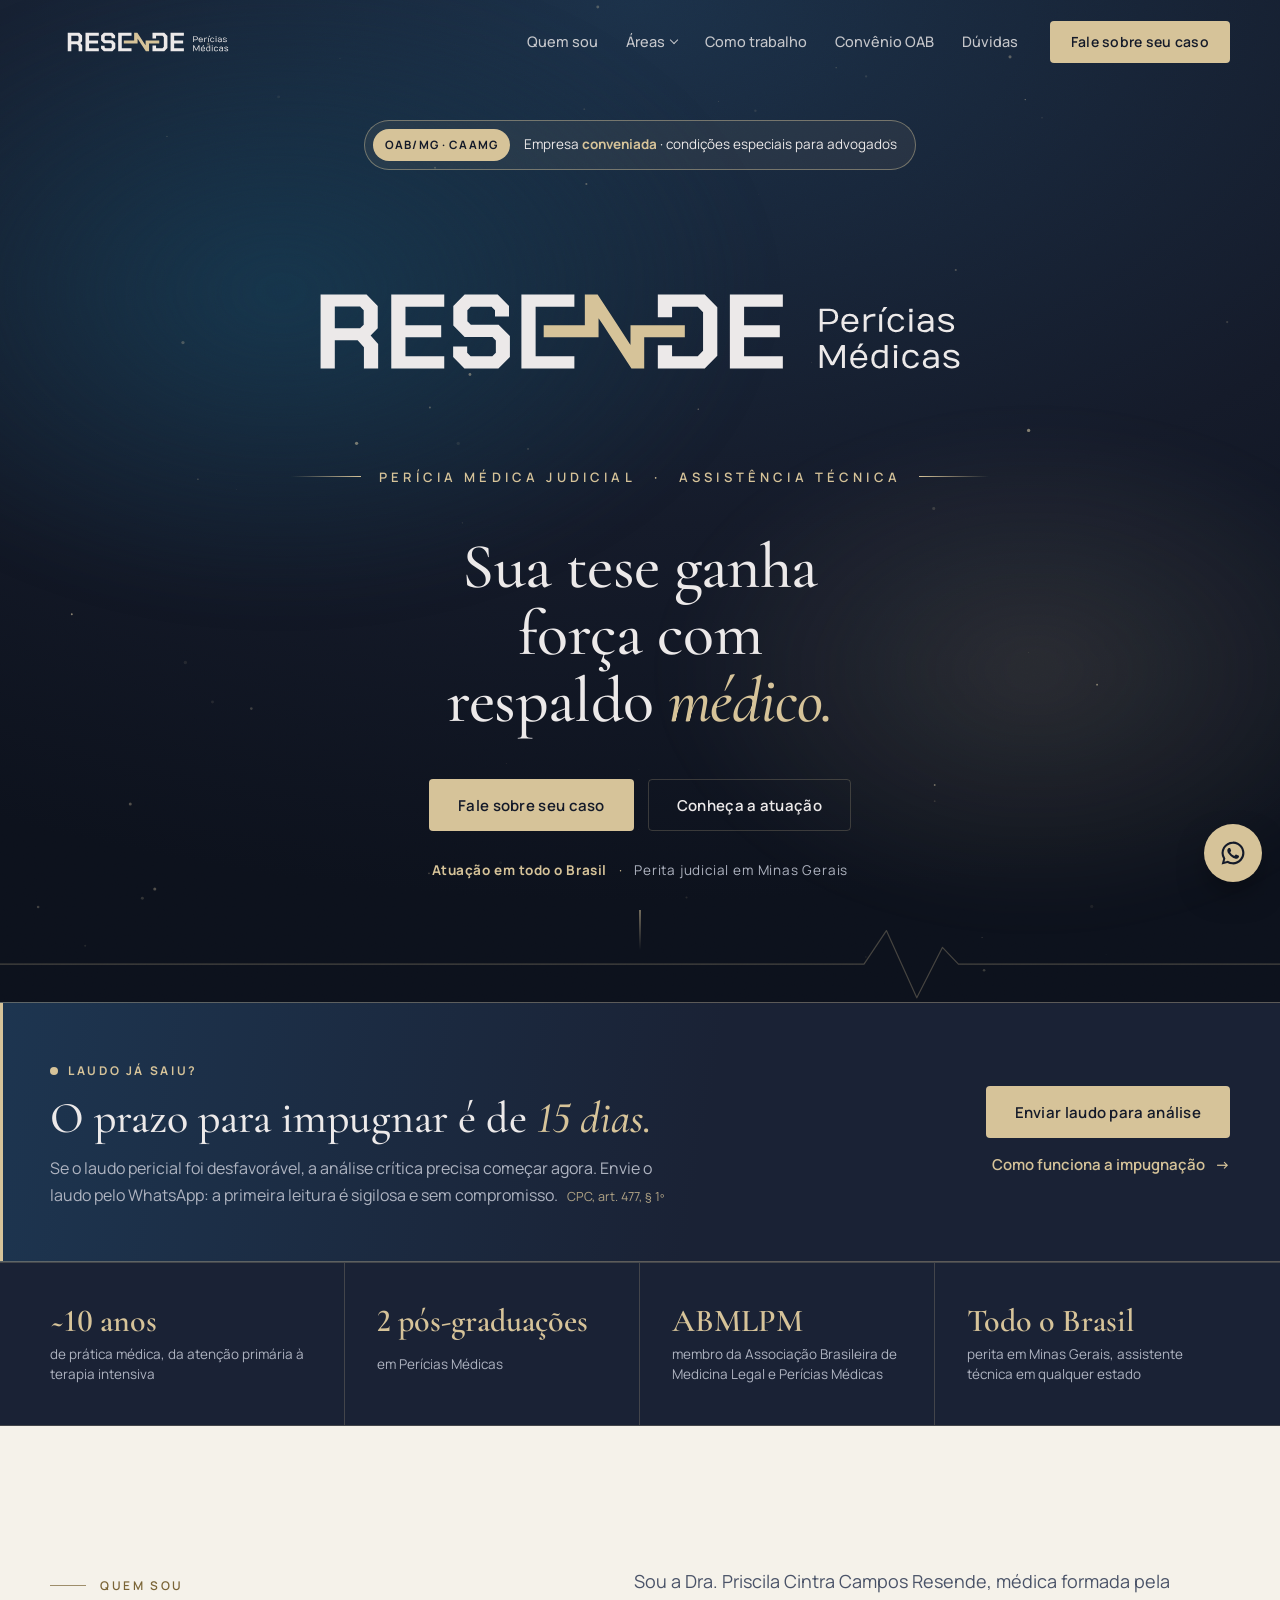
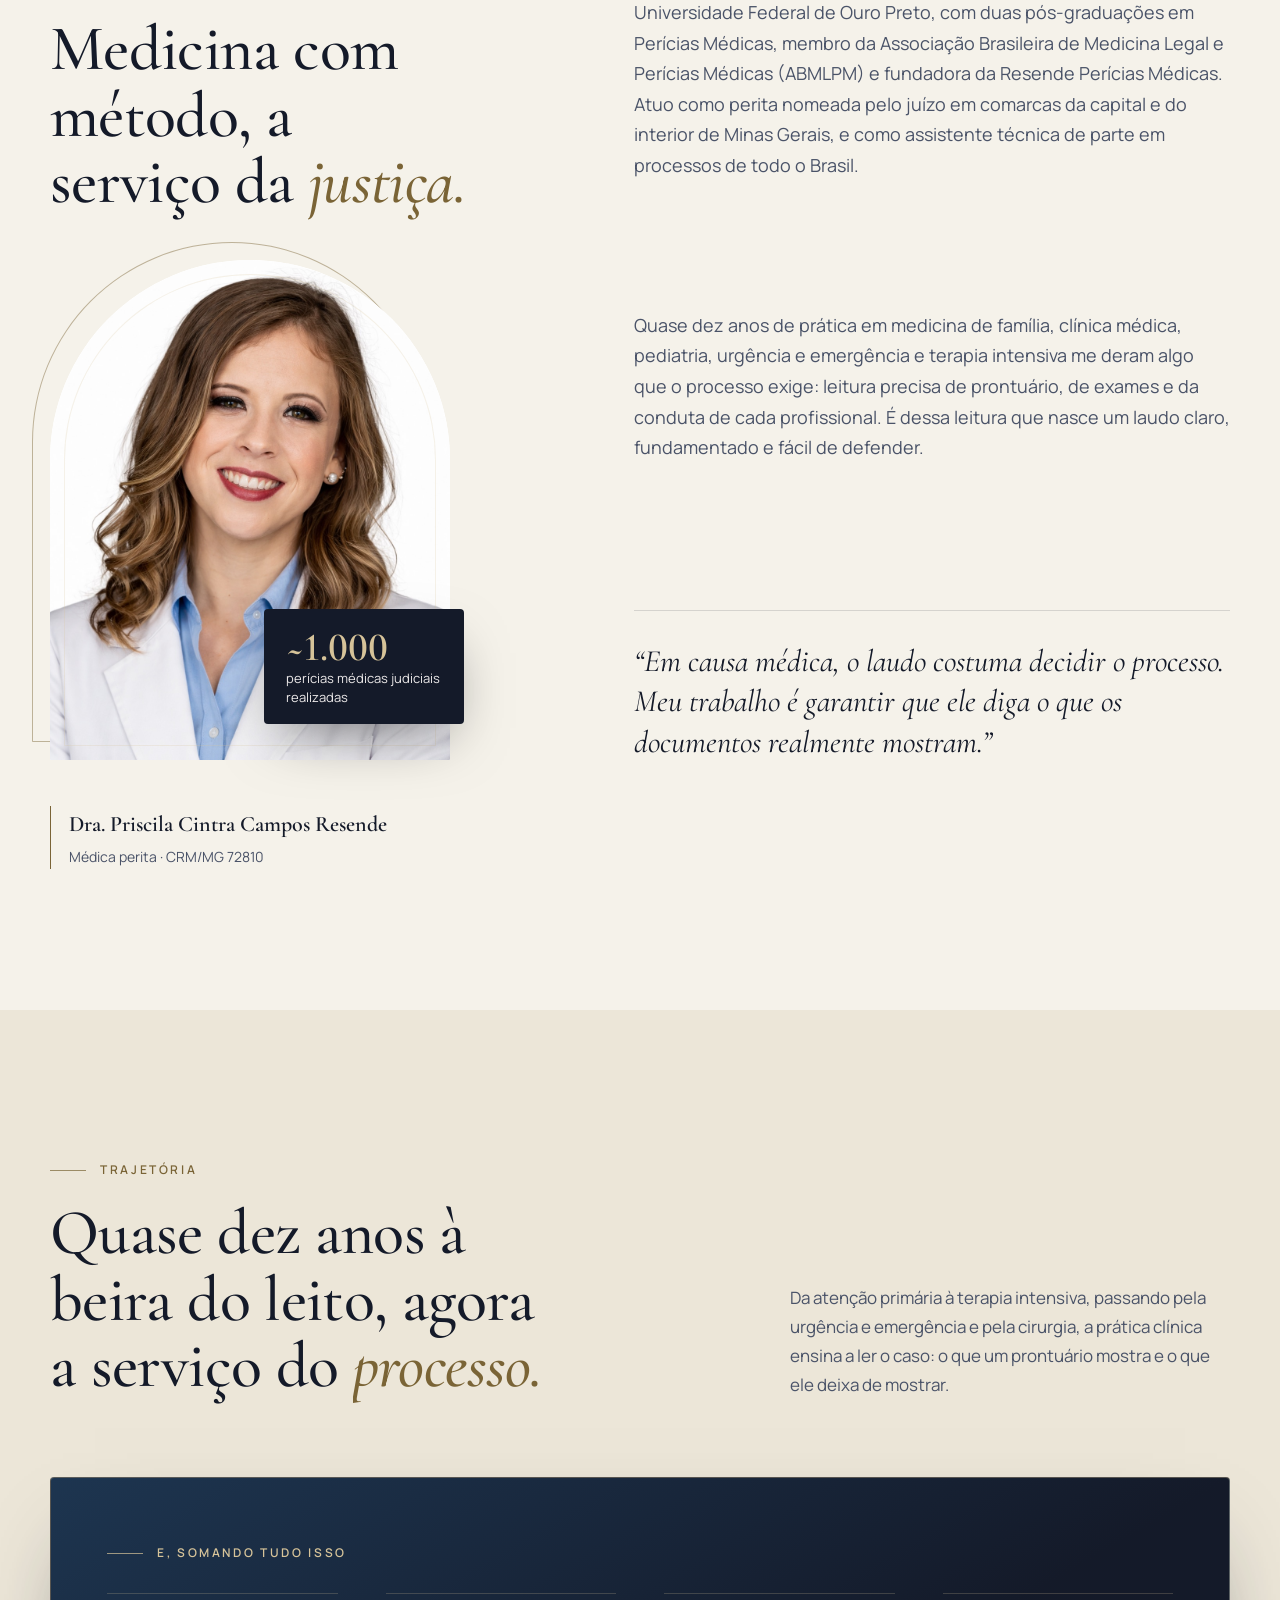
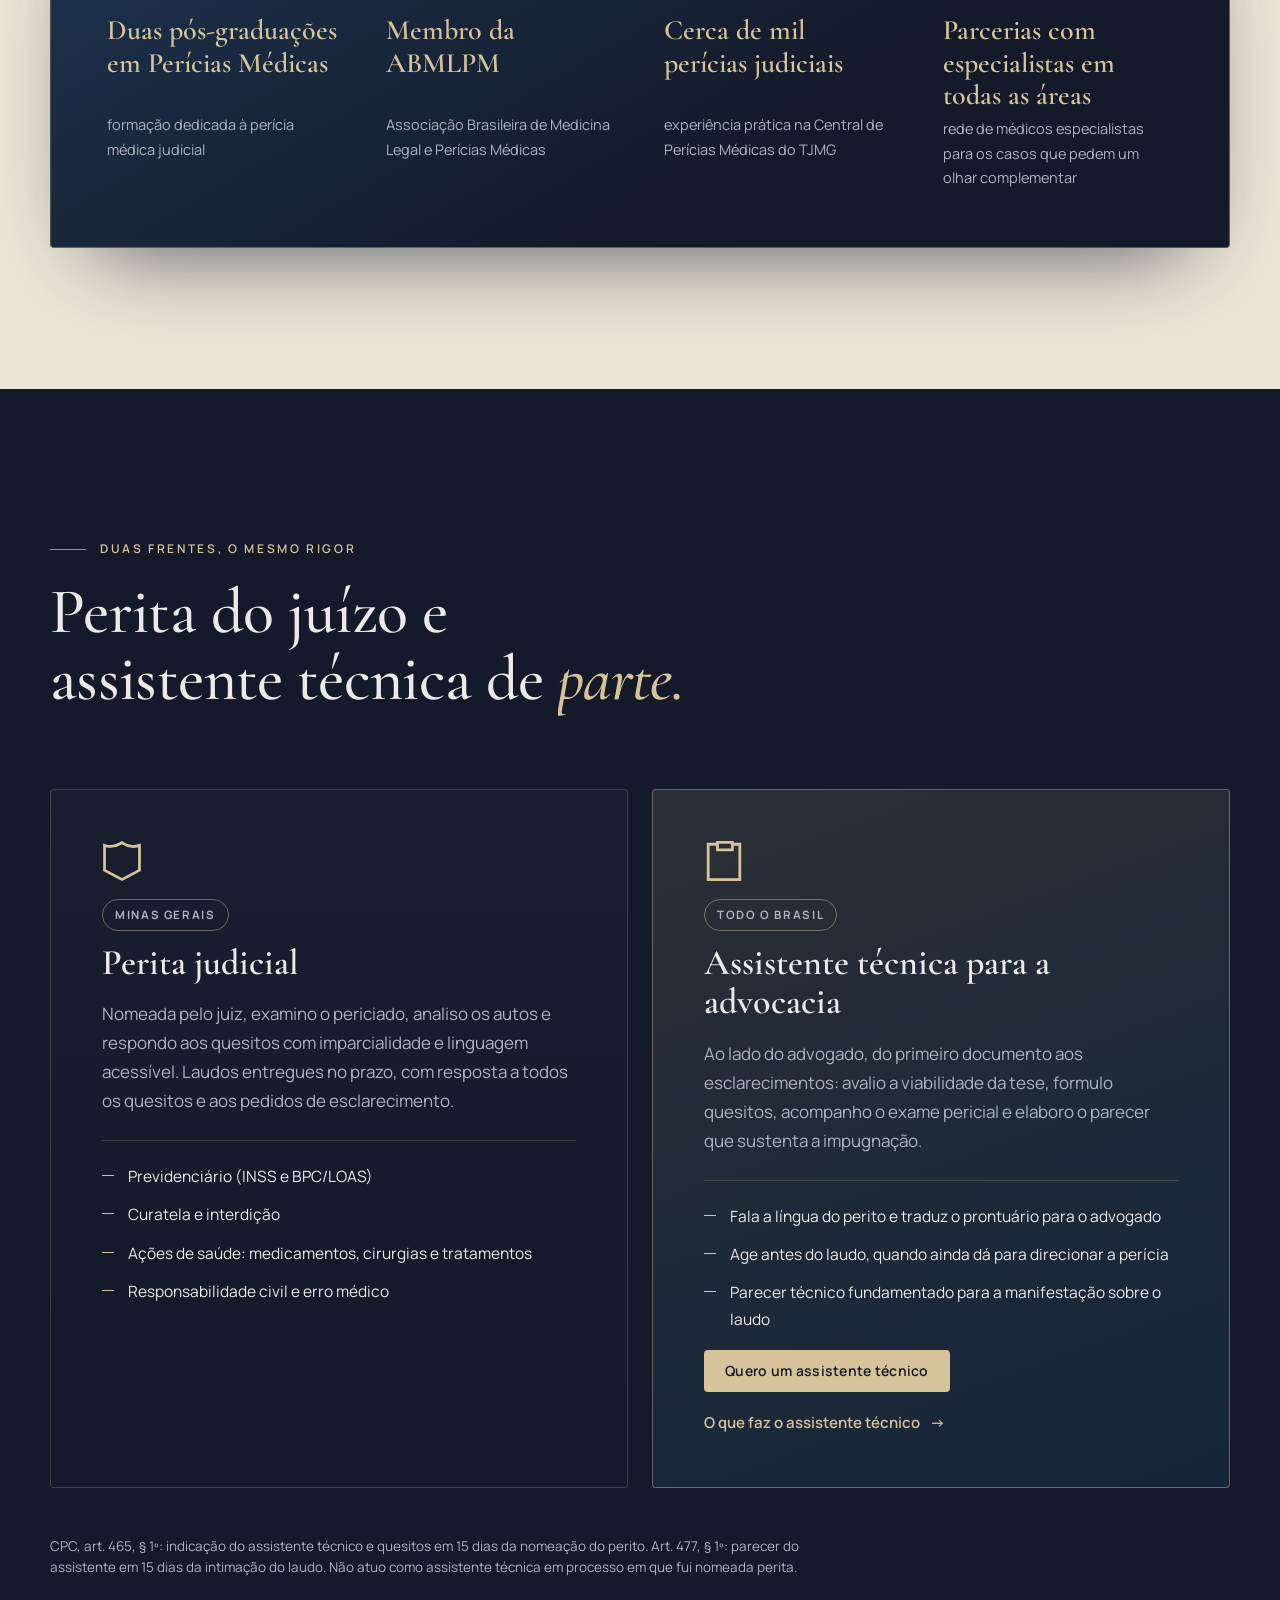
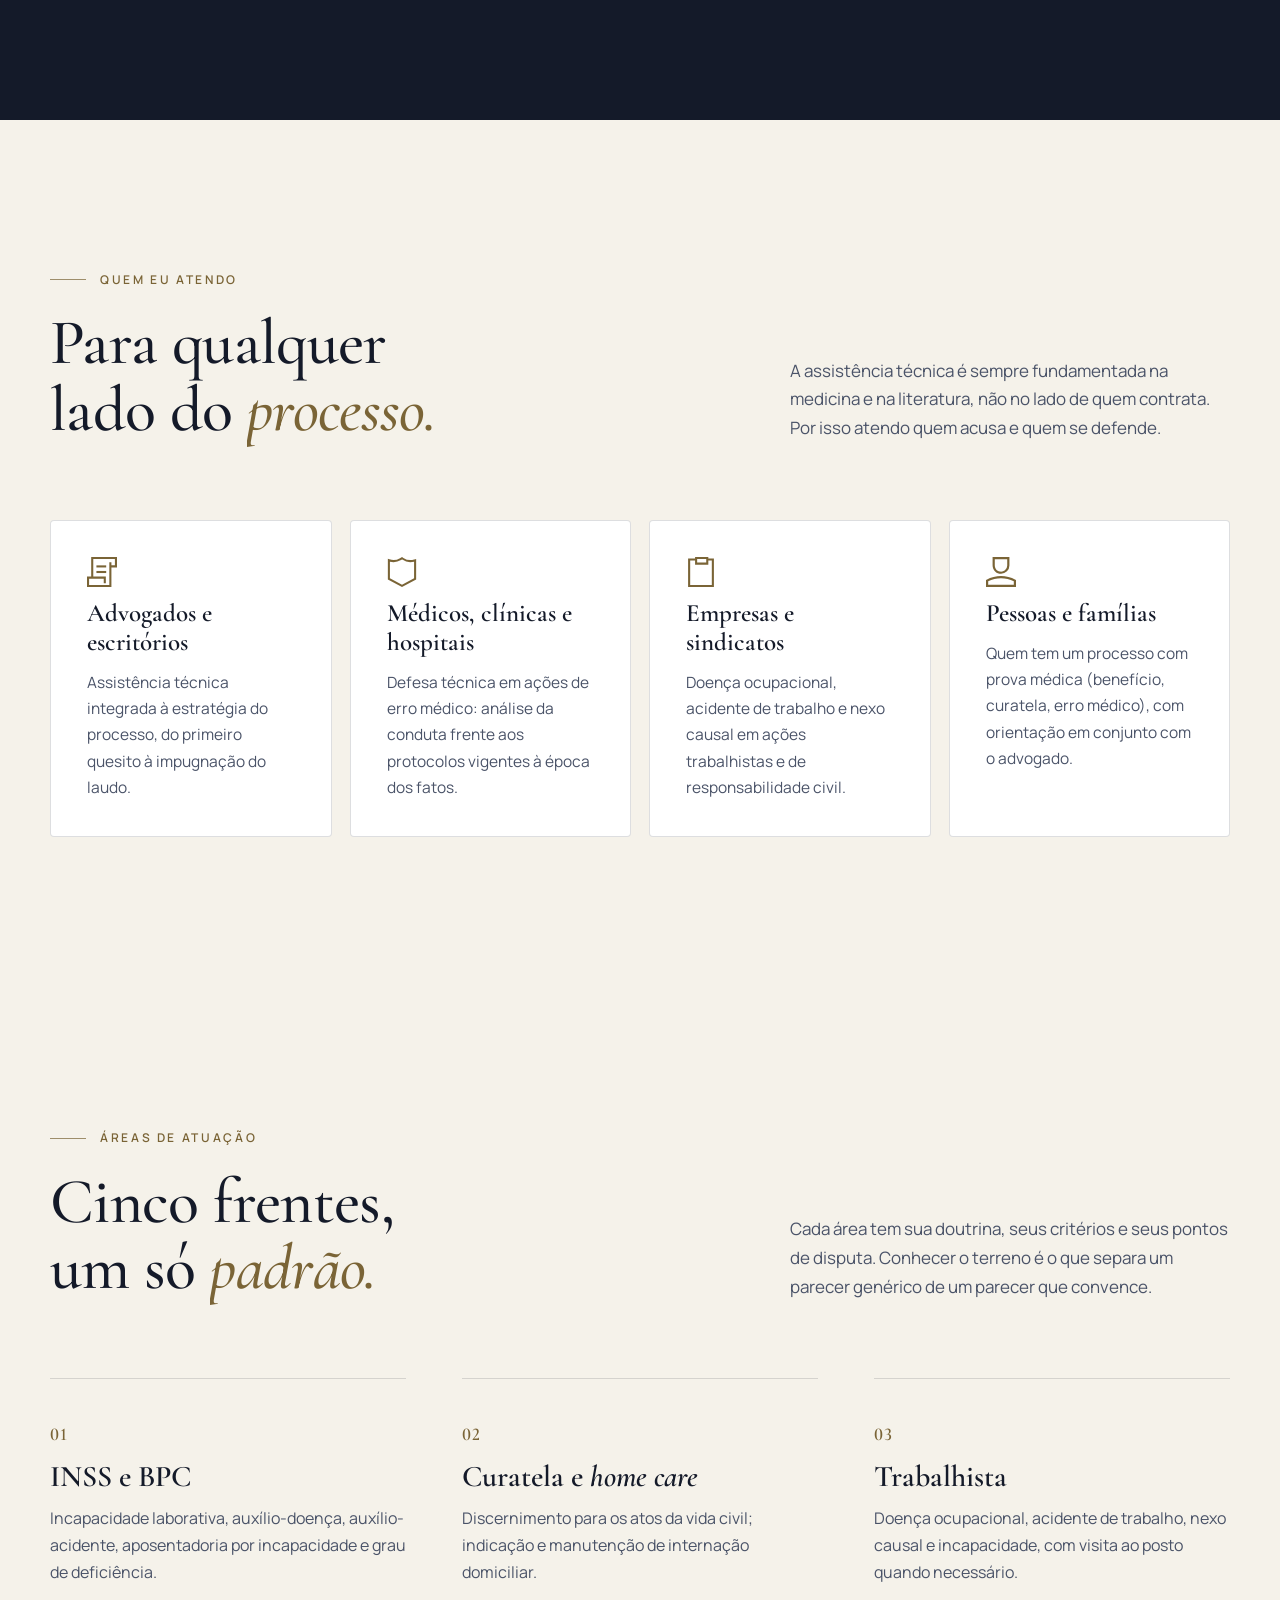
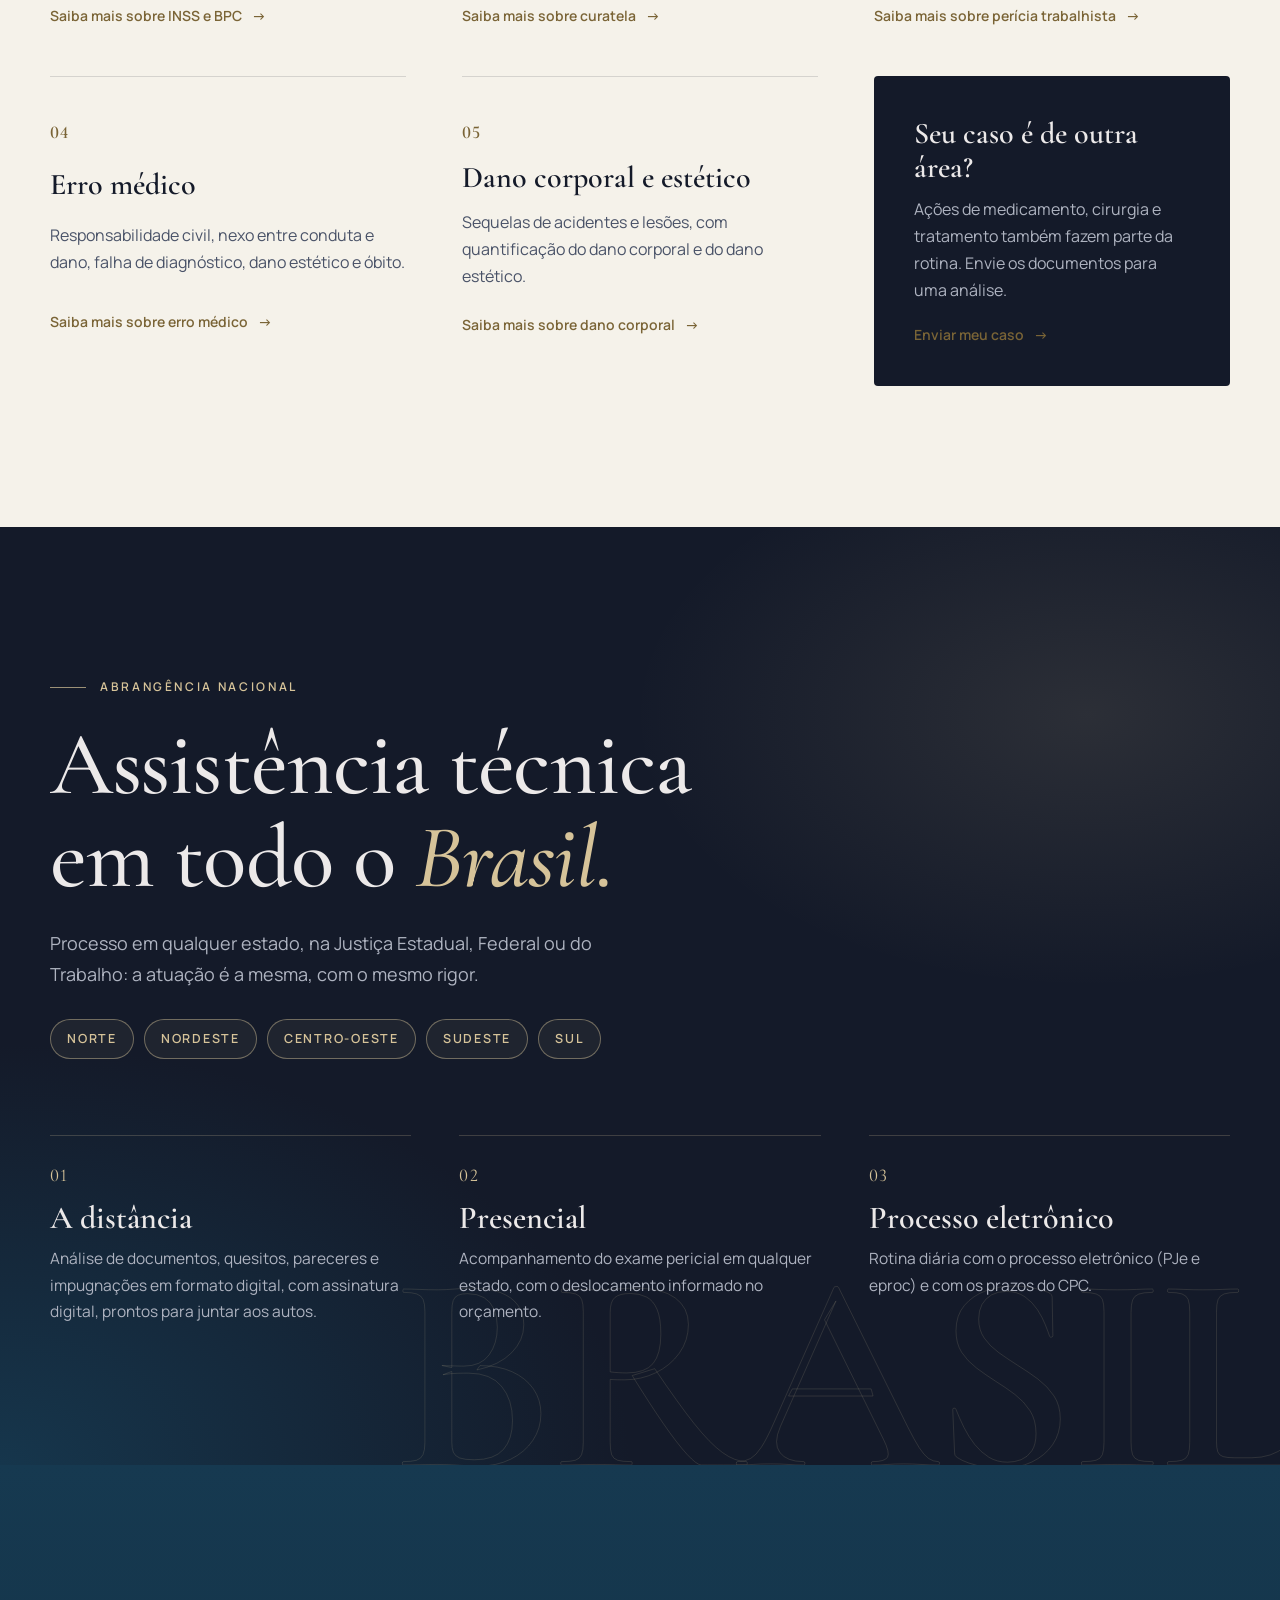
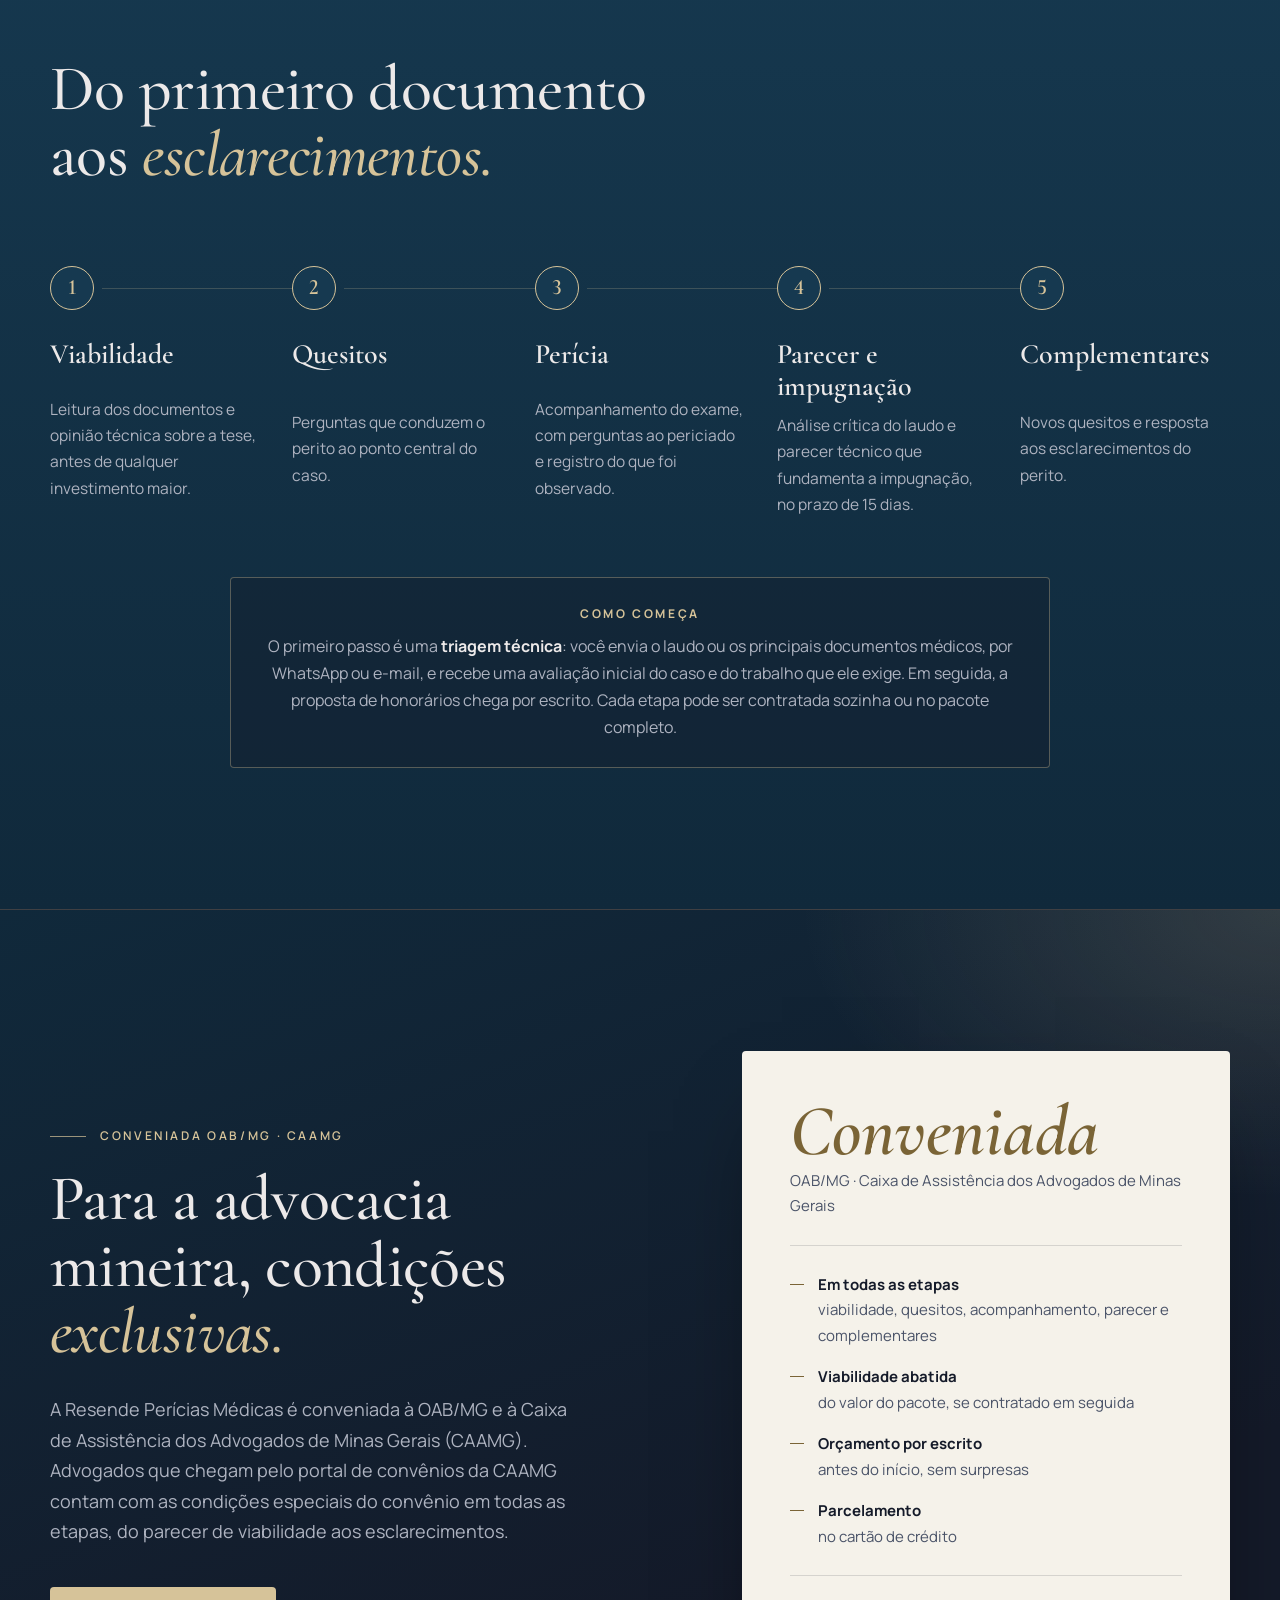
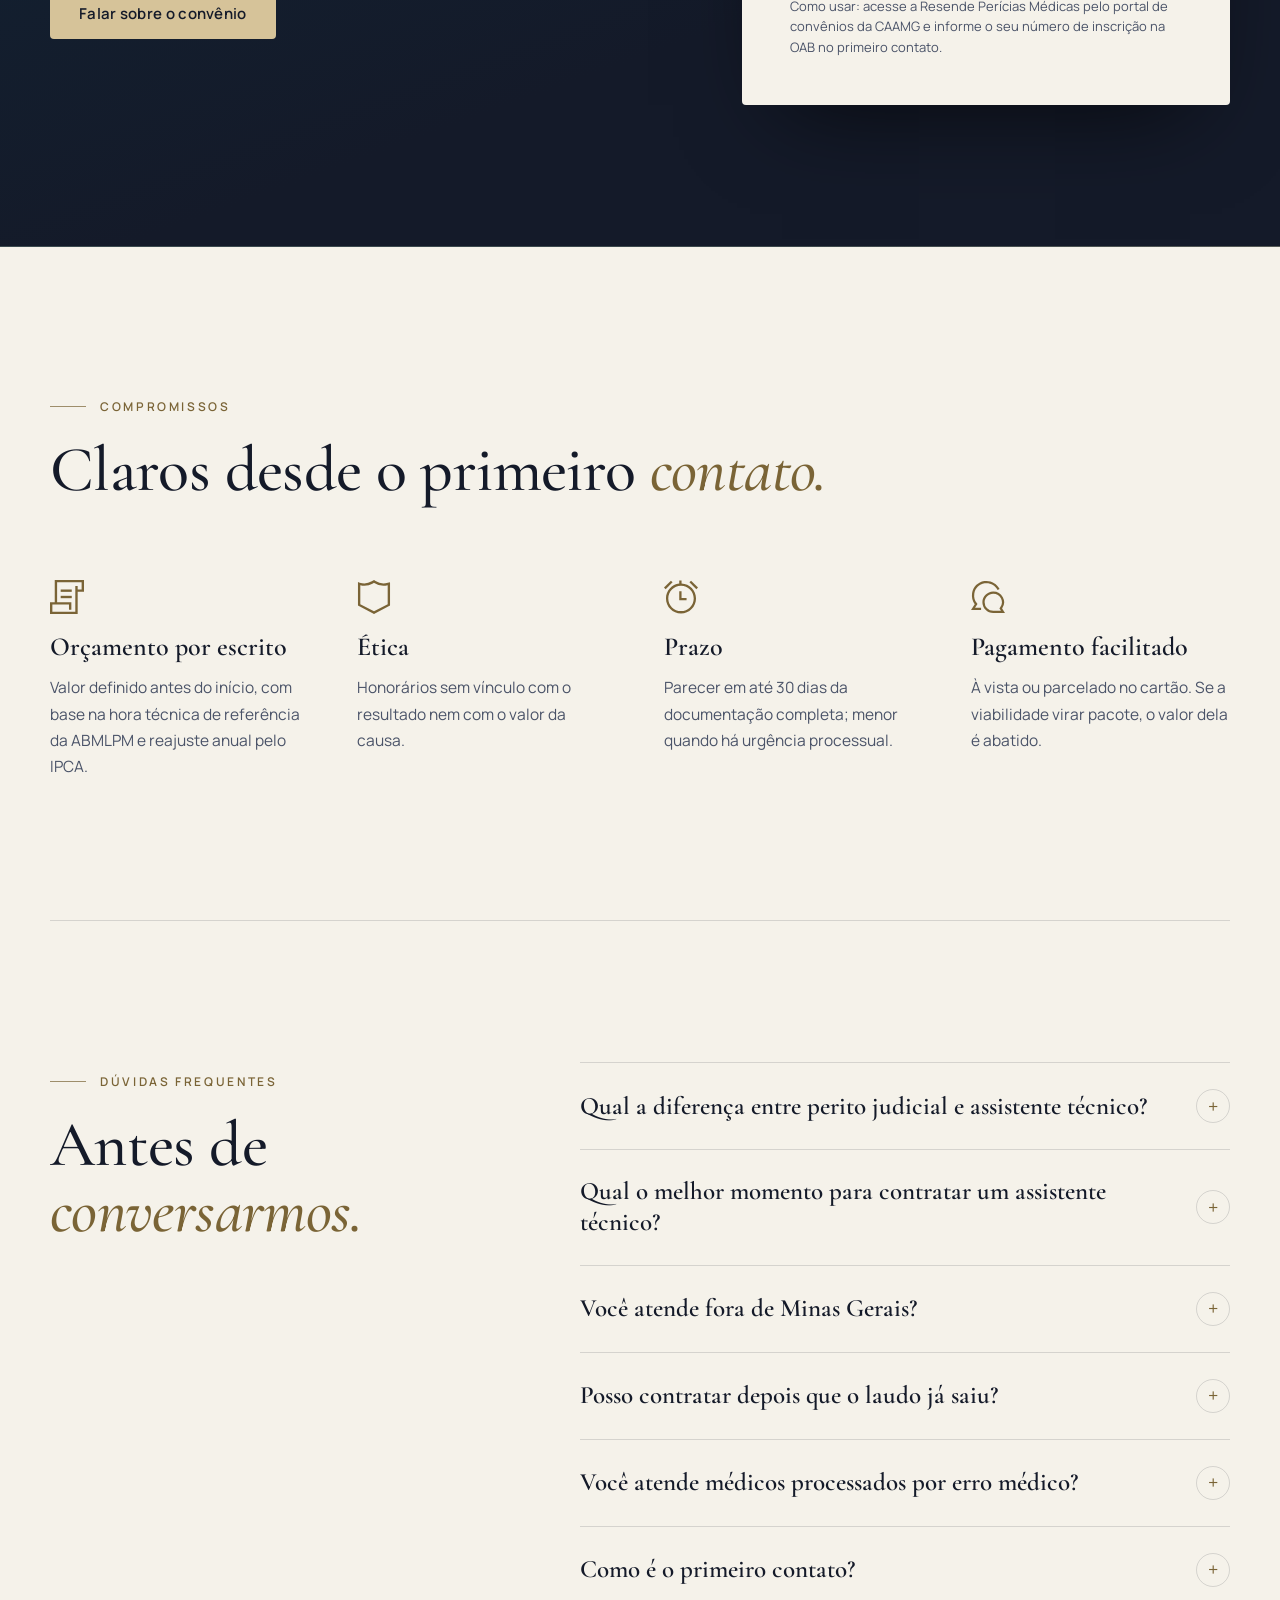
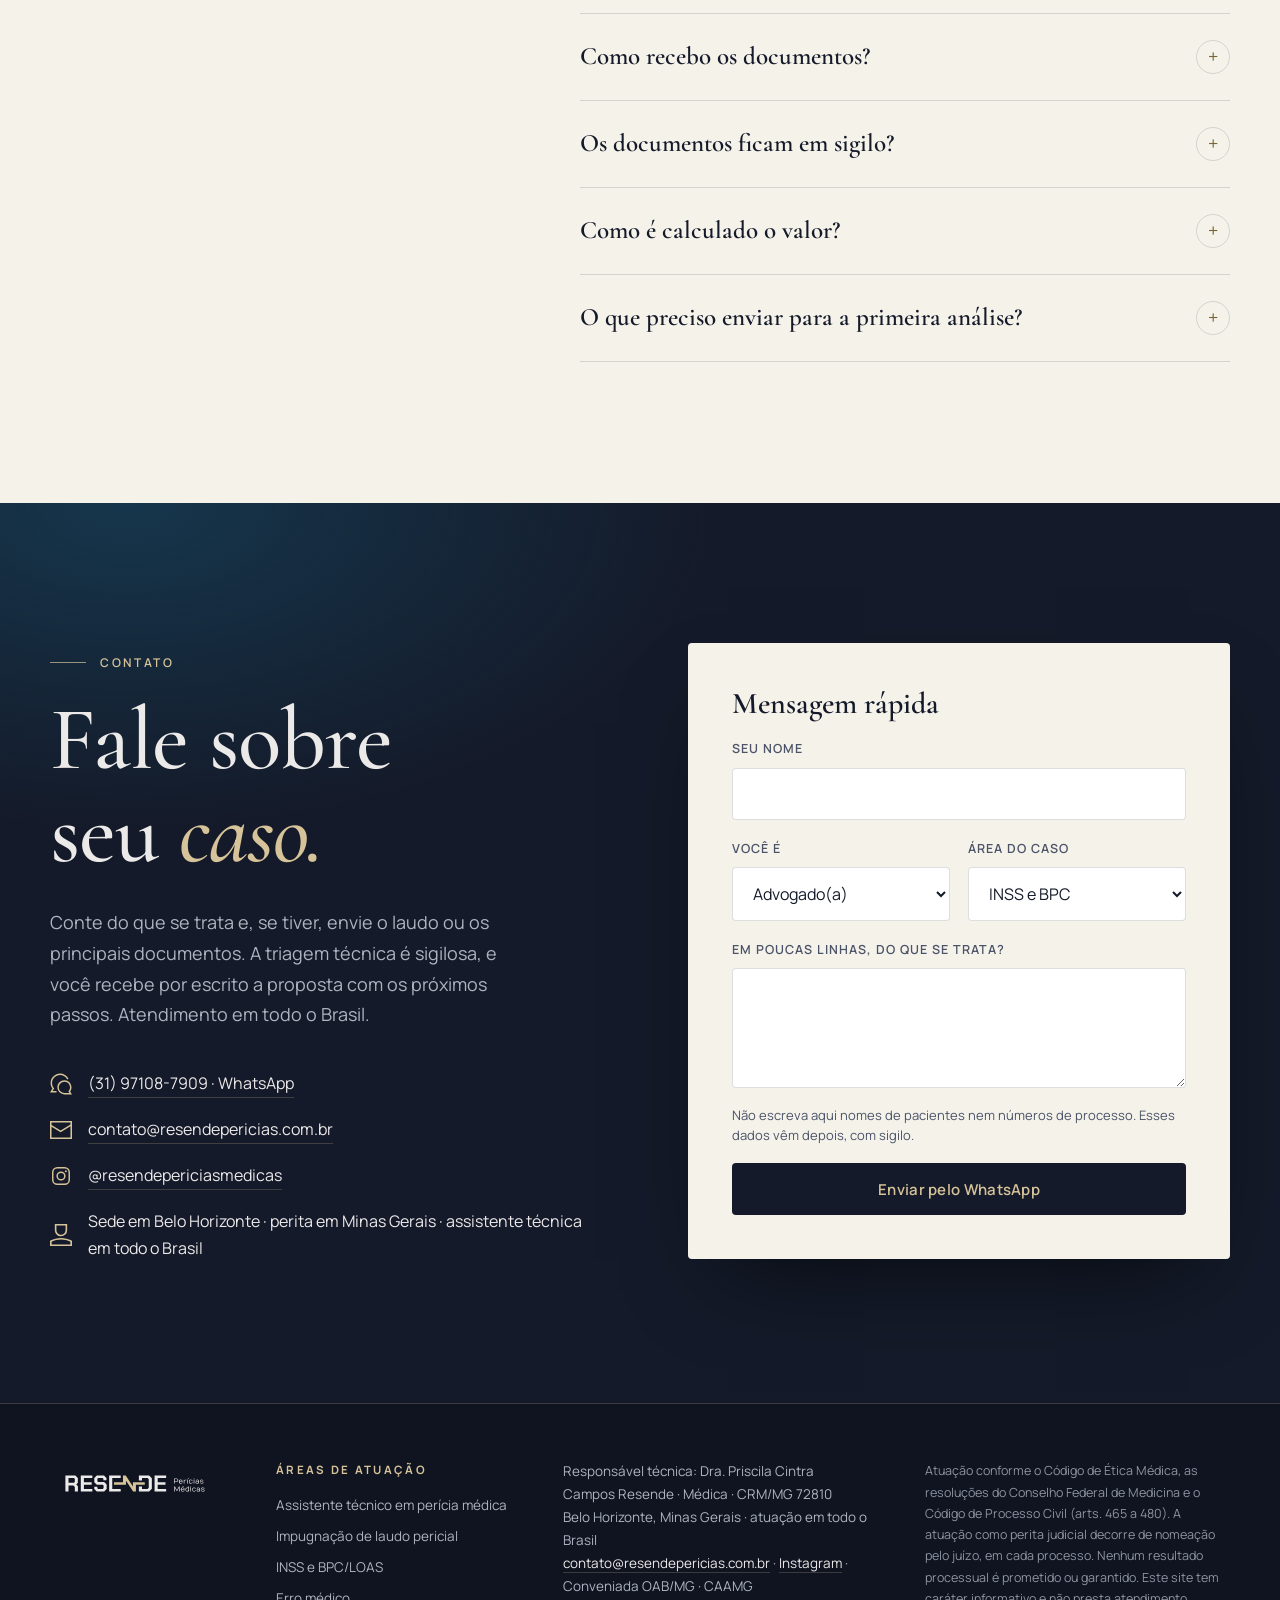
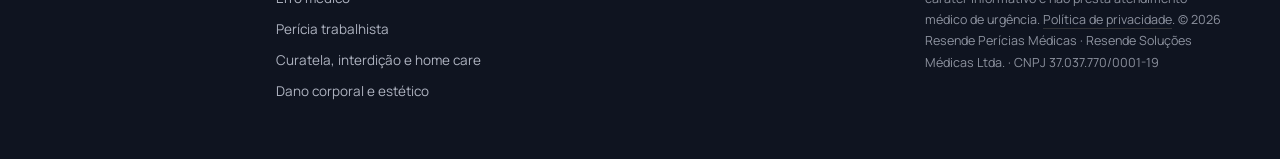
==== commit 229fc842: "Primeiro contato como triagem técnica Co-Authored-By: Claude Opus 5.5 <noreply@anthropic.com>" ====
--- a/index.html
+++ b/index.html
@@ -146,10 +146,10 @@
         },
         {
           "@type": "Question",
-          "name": "Preciso enviar o processo inteiro para começar?",
-          "acceptedAnswer": {
-            "@type": "Answer",
-            "text": "Não. Para a primeira leitura, basta um resumo do caso pelo WhatsApp. Se fizer sentido seguir, peço os documentos necessários e envio o orçamento por escrito."
+          "name": "Como é o primeiro contato?",
+          "acceptedAnswer": {
+            "@type": "Answer",
+            "text": "Começa por uma triagem técnica: você envia os documentos principais (laudo, relatórios médicos e um breve contexto do processo) por WhatsApp ou e-mail. Avalio o que o caso exige e envio a proposta de honorários por escrito. Os autos completos são solicitados quando o trabalho é contratado."
           }
         },
         {
@@ -593,7 +593,7 @@
         </ol>
         <div class="primeiro-passo revelar">
           <p class="primeiro-passo__titulo">Como começa</p>
-          <p>Basta um <strong>resumo do caso pelo WhatsApp</strong>, sem precisar enviar o processo inteiro. Respondo com a leitura inicial e, se fizer sentido seguir, peço os documentos e envio o orçamento por escrito. Cada etapa pode ser contratada sozinha ou no pacote completo.</p>
+          <p>O primeiro passo é uma <strong>triagem técnica</strong>: você envia o laudo ou os principais documentos médicos, por WhatsApp ou e-mail, e recebe uma avaliação inicial do caso e do trabalho que ele exige. Em seguida, a proposta de honorários chega por escrito. Cada etapa pode ser contratada sozinha ou no pacote completo.</p>
         </div>
       </div>
     </section>
@@ -693,8 +693,8 @@
             <p>Sim. Atuo para qualquer das partes: pacientes e familiares, médicos, clínicas, hospitais e operadoras. O trabalho é sempre técnico, fundamentado na literatura e nos protocolos vigentes à época dos fatos.</p>
           </details>
           <details class="revelar">
-            <summary>Preciso enviar o processo inteiro para começar?</summary>
-            <p>Não. Para a primeira leitura, basta um resumo do caso pelo WhatsApp. Se fizer sentido seguir, peço os documentos necessários e envio o orçamento por escrito.</p>
+            <summary>Como é o primeiro contato?</summary>
+            <p>Começa por uma triagem técnica: você envia os documentos principais (laudo, relatórios médicos e um breve contexto do processo) por WhatsApp ou e-mail. Avalio o que o caso exige e envio a proposta de honorários por escrito. Os autos completos são solicitados quando o trabalho é contratado.</p>
           </details>
           <details class="revelar">
             <summary>Como recebo os documentos?</summary>
@@ -723,8 +723,8 @@
           <p class="sobretitulo revelar">Contato</p>
           <h2 class="titulo titulo--claro titulo--grande revelar">Fale sobre seu <em>caso.</em></h2>
           <p class="contato__lead revelar">
-            Conte em poucas linhas do que se trata, sem precisar enviar o processo inteiro. A resposta vem pelo
-            WhatsApp, com os próximos passos e o que é preciso para o orçamento. Atendimento em todo o Brasil.
+            Conte do que se trata e, se tiver, envie o laudo ou os principais documentos. A triagem técnica é
+            sigilosa, e você recebe por escrito a proposta com os próximos passos. Atendimento em todo o Brasil.
           </p>
           <ul class="contato__canais revelar">
             <li>
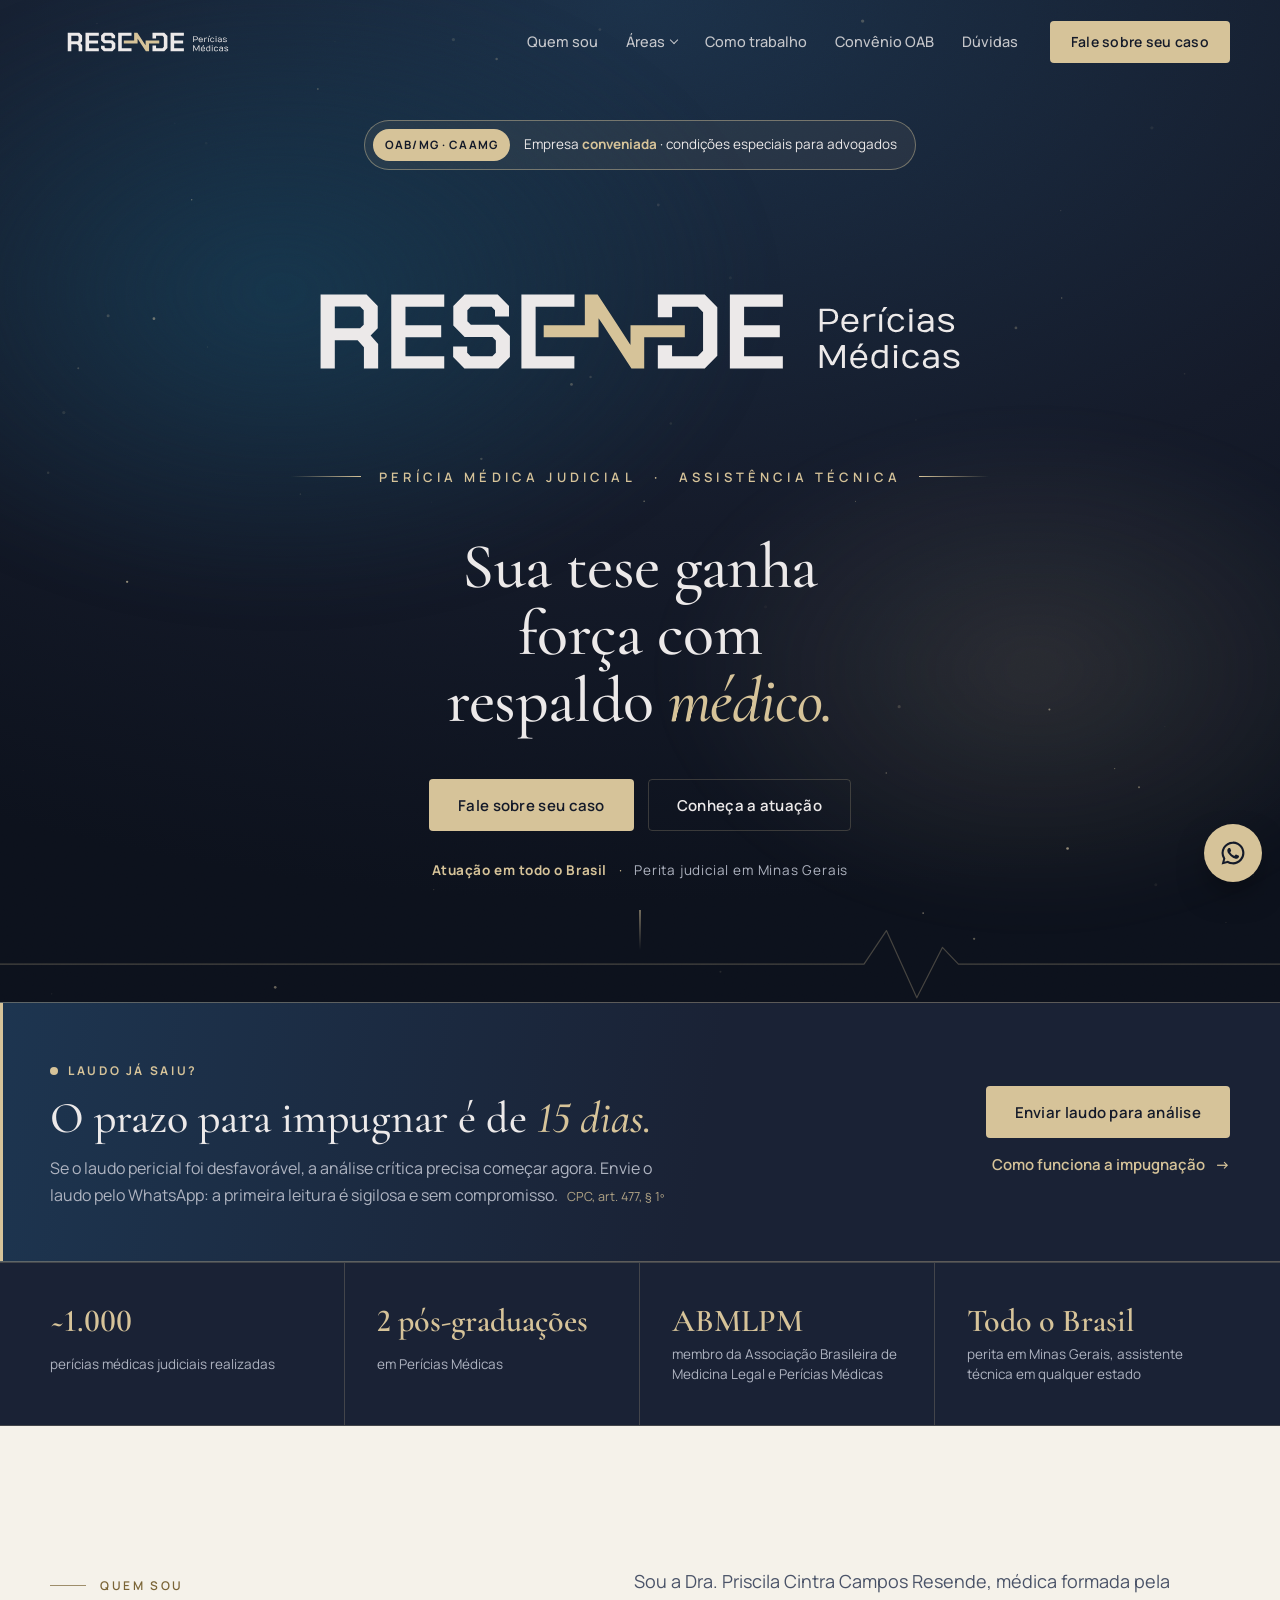
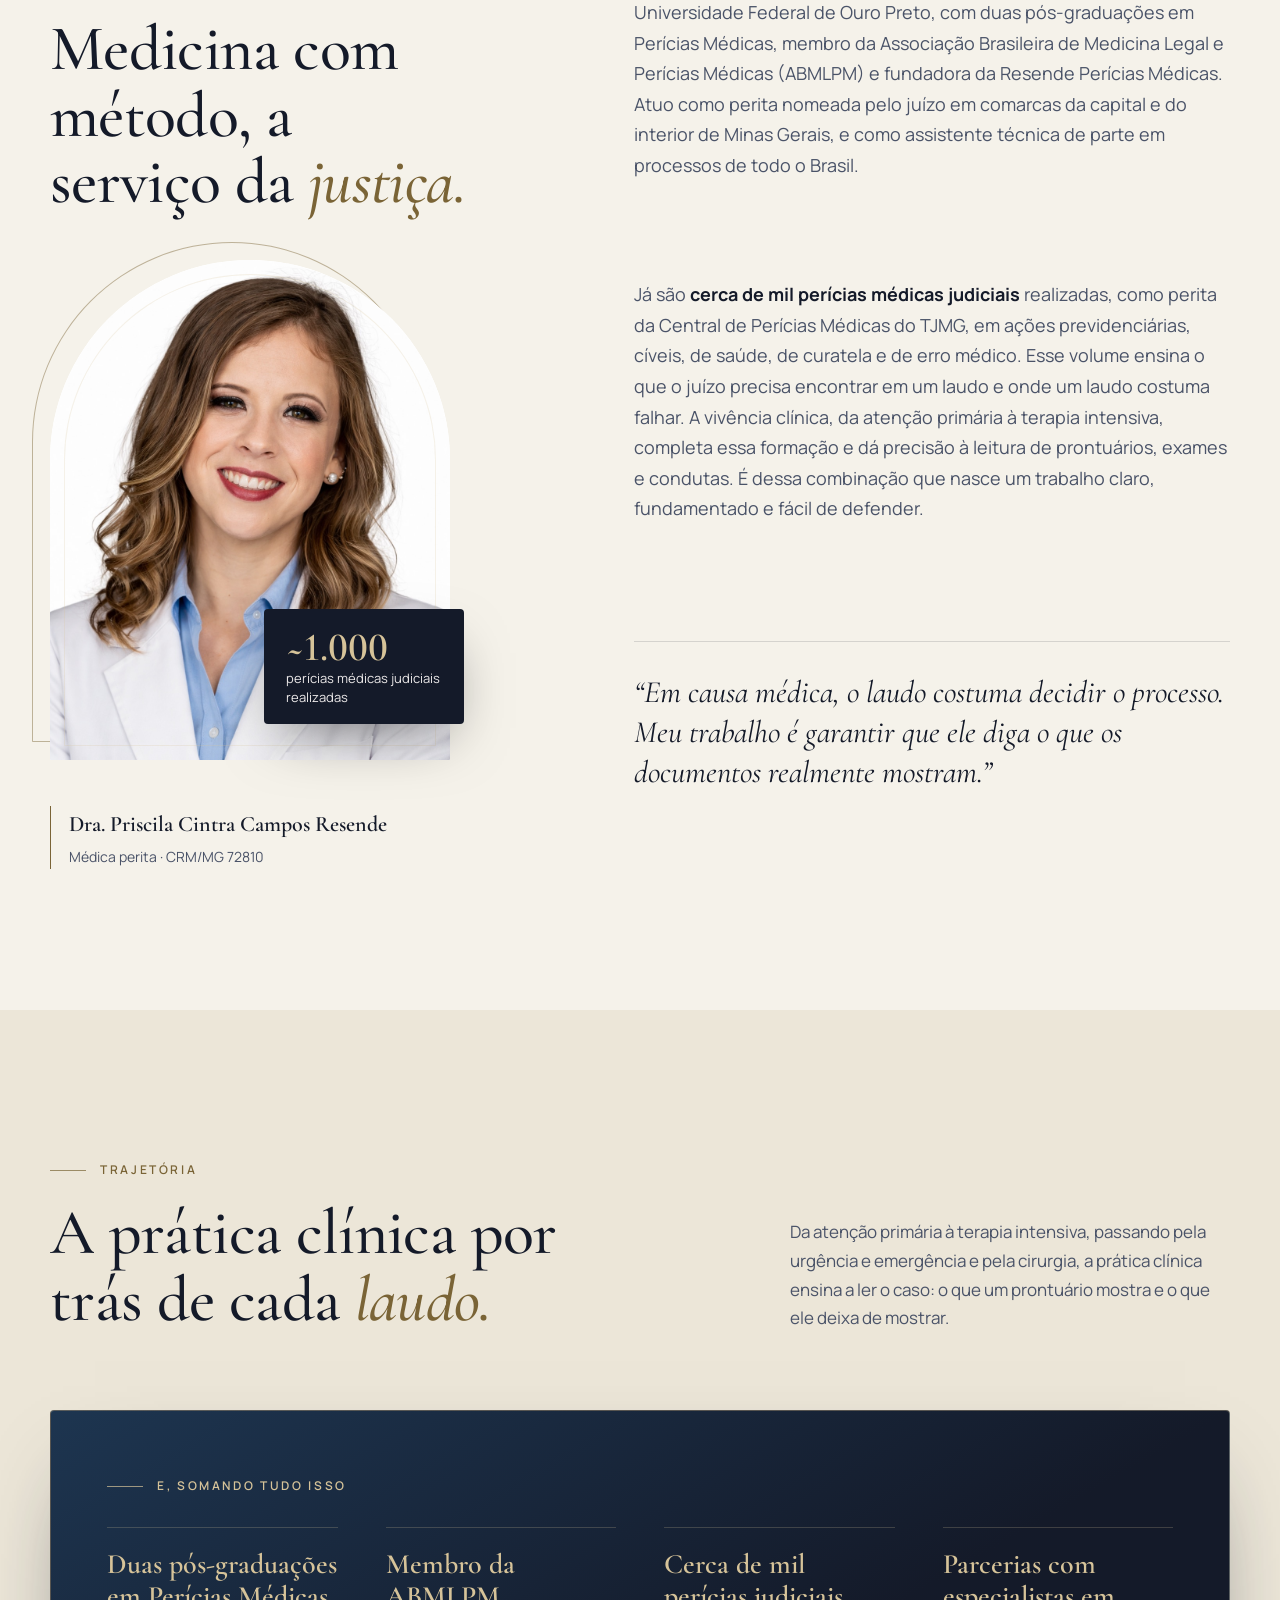
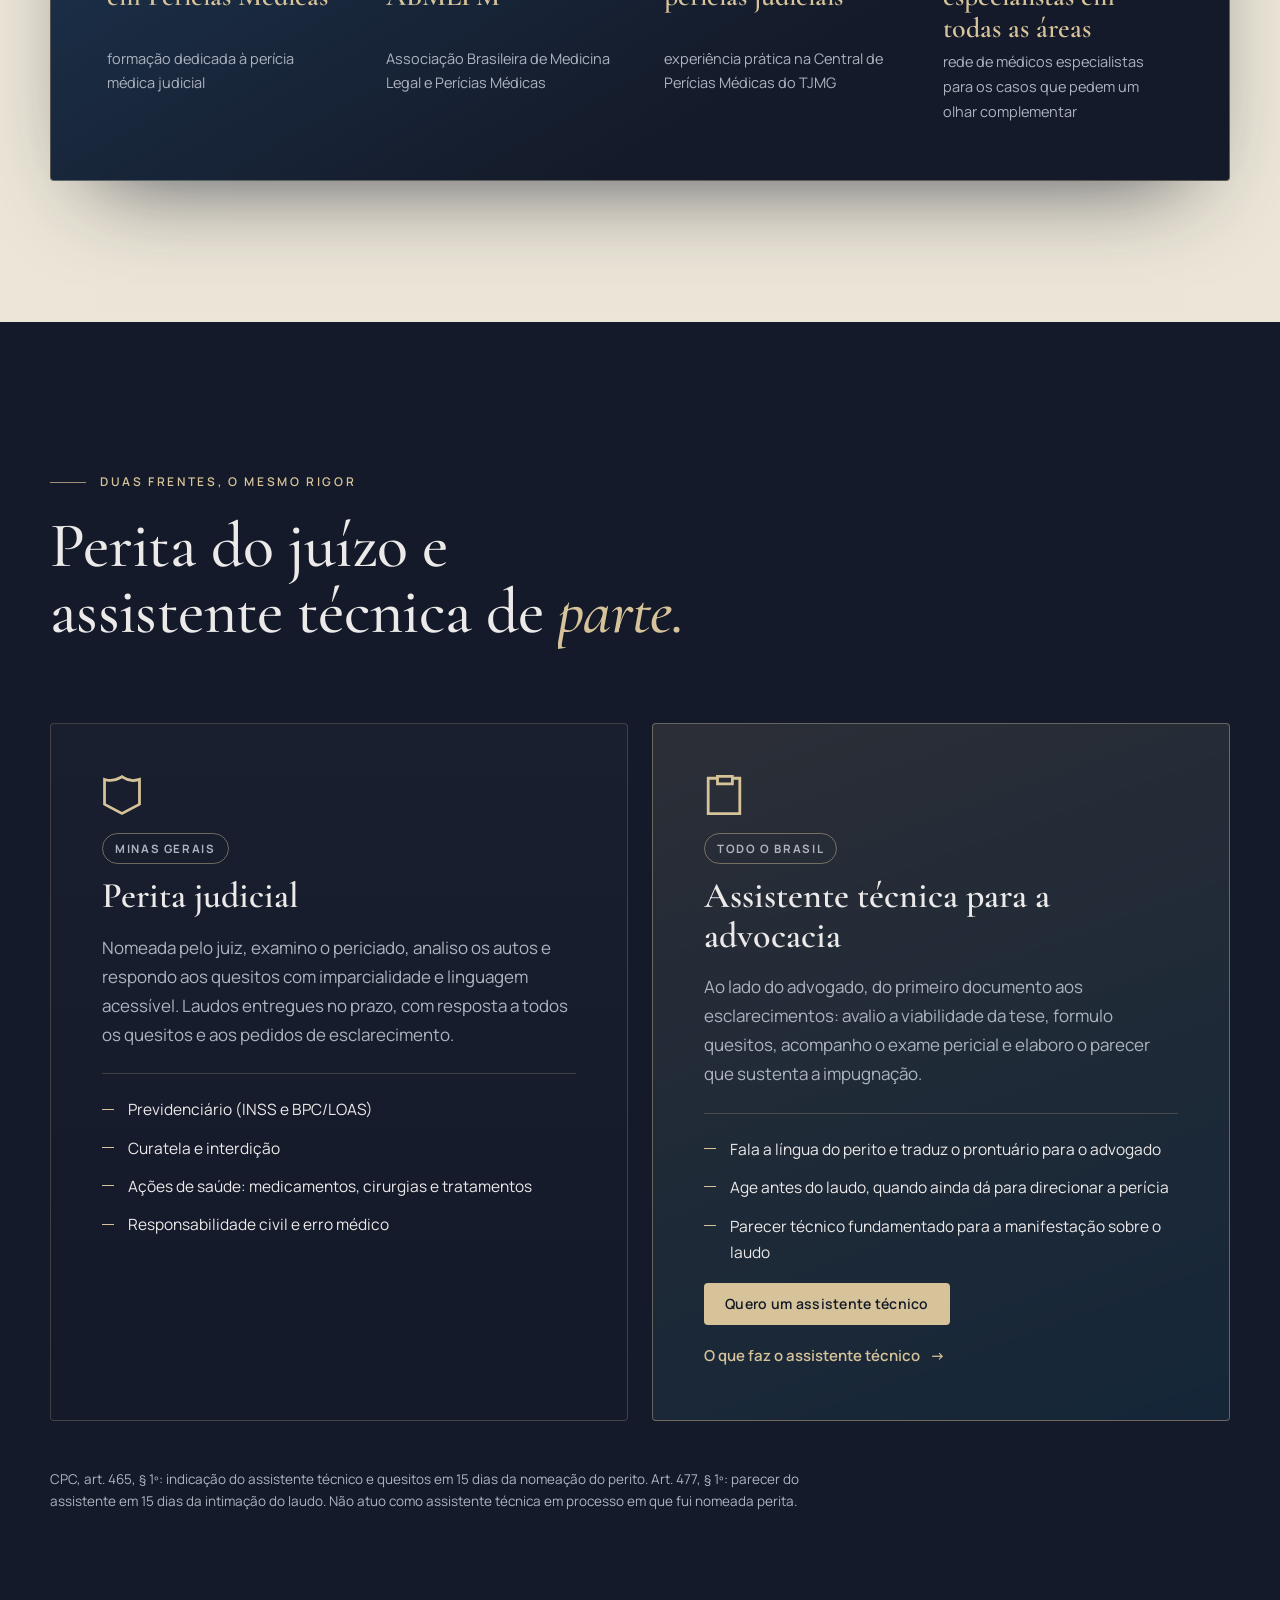
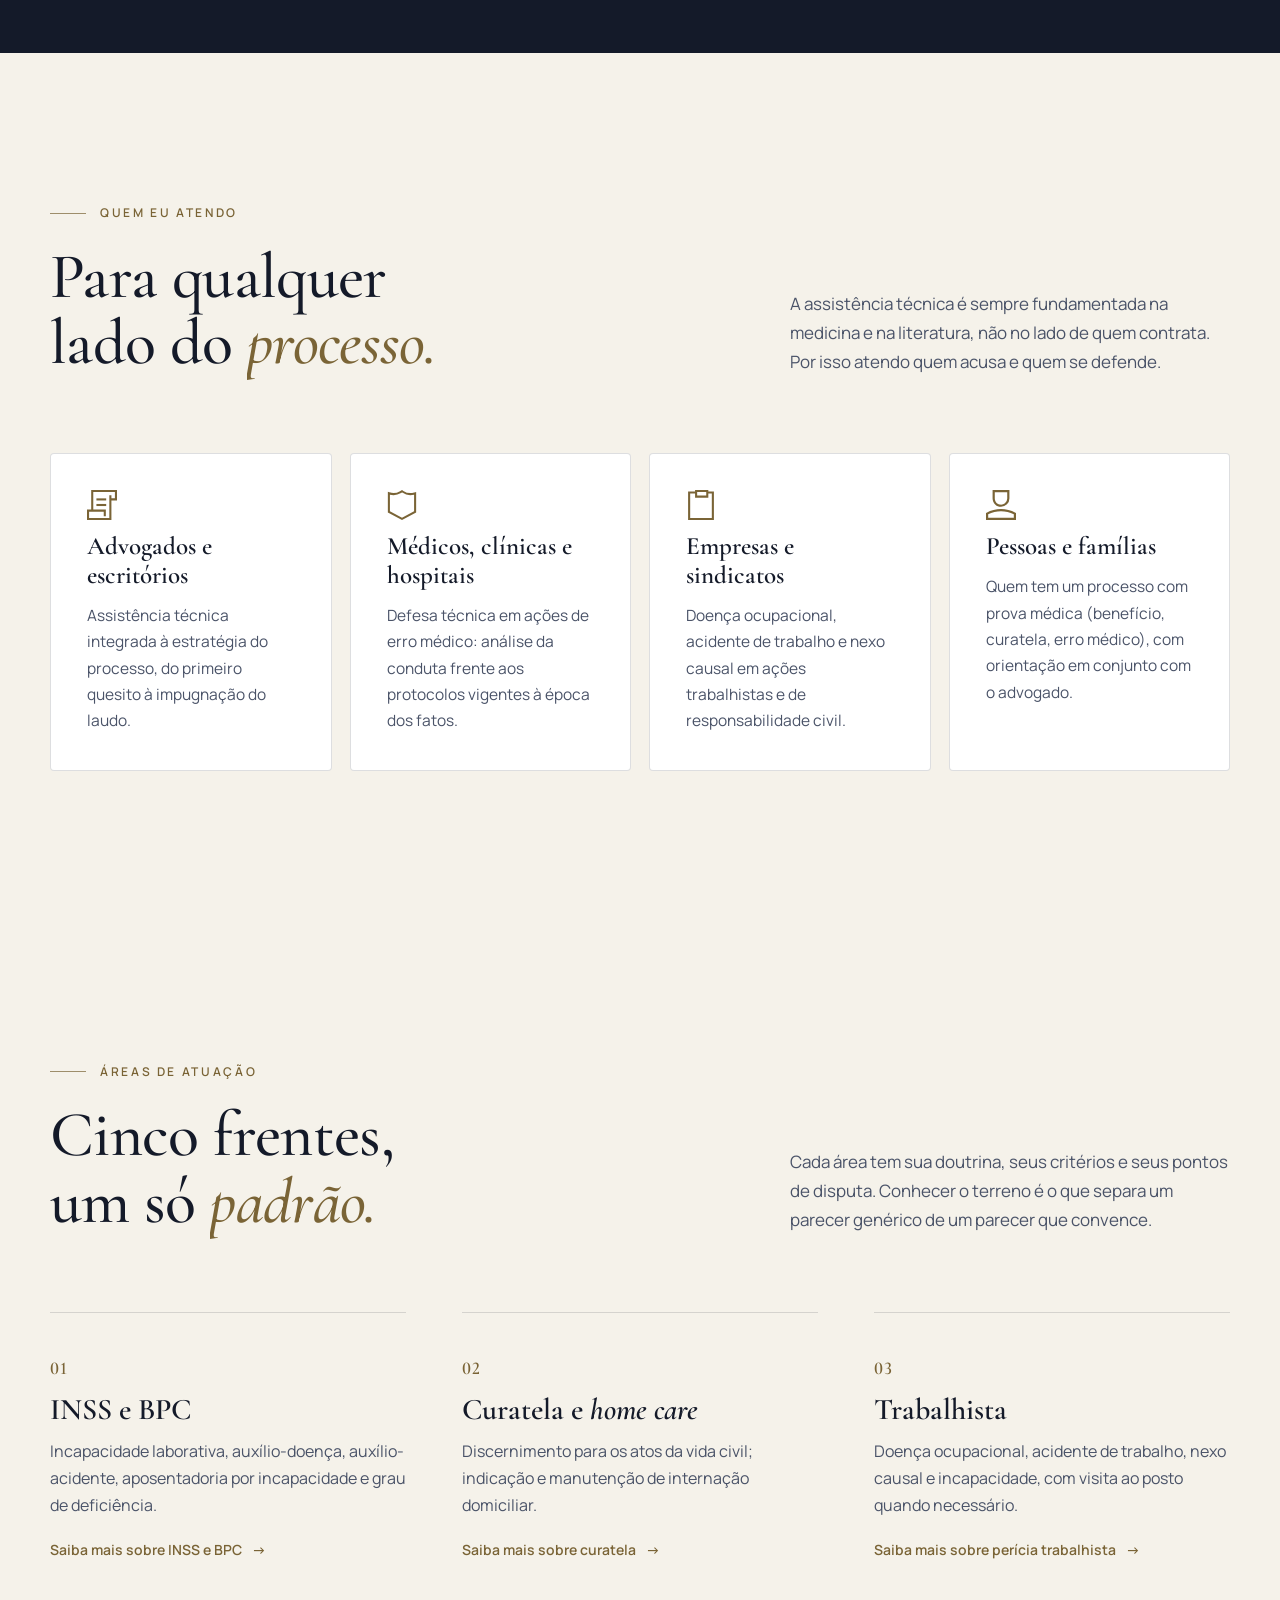
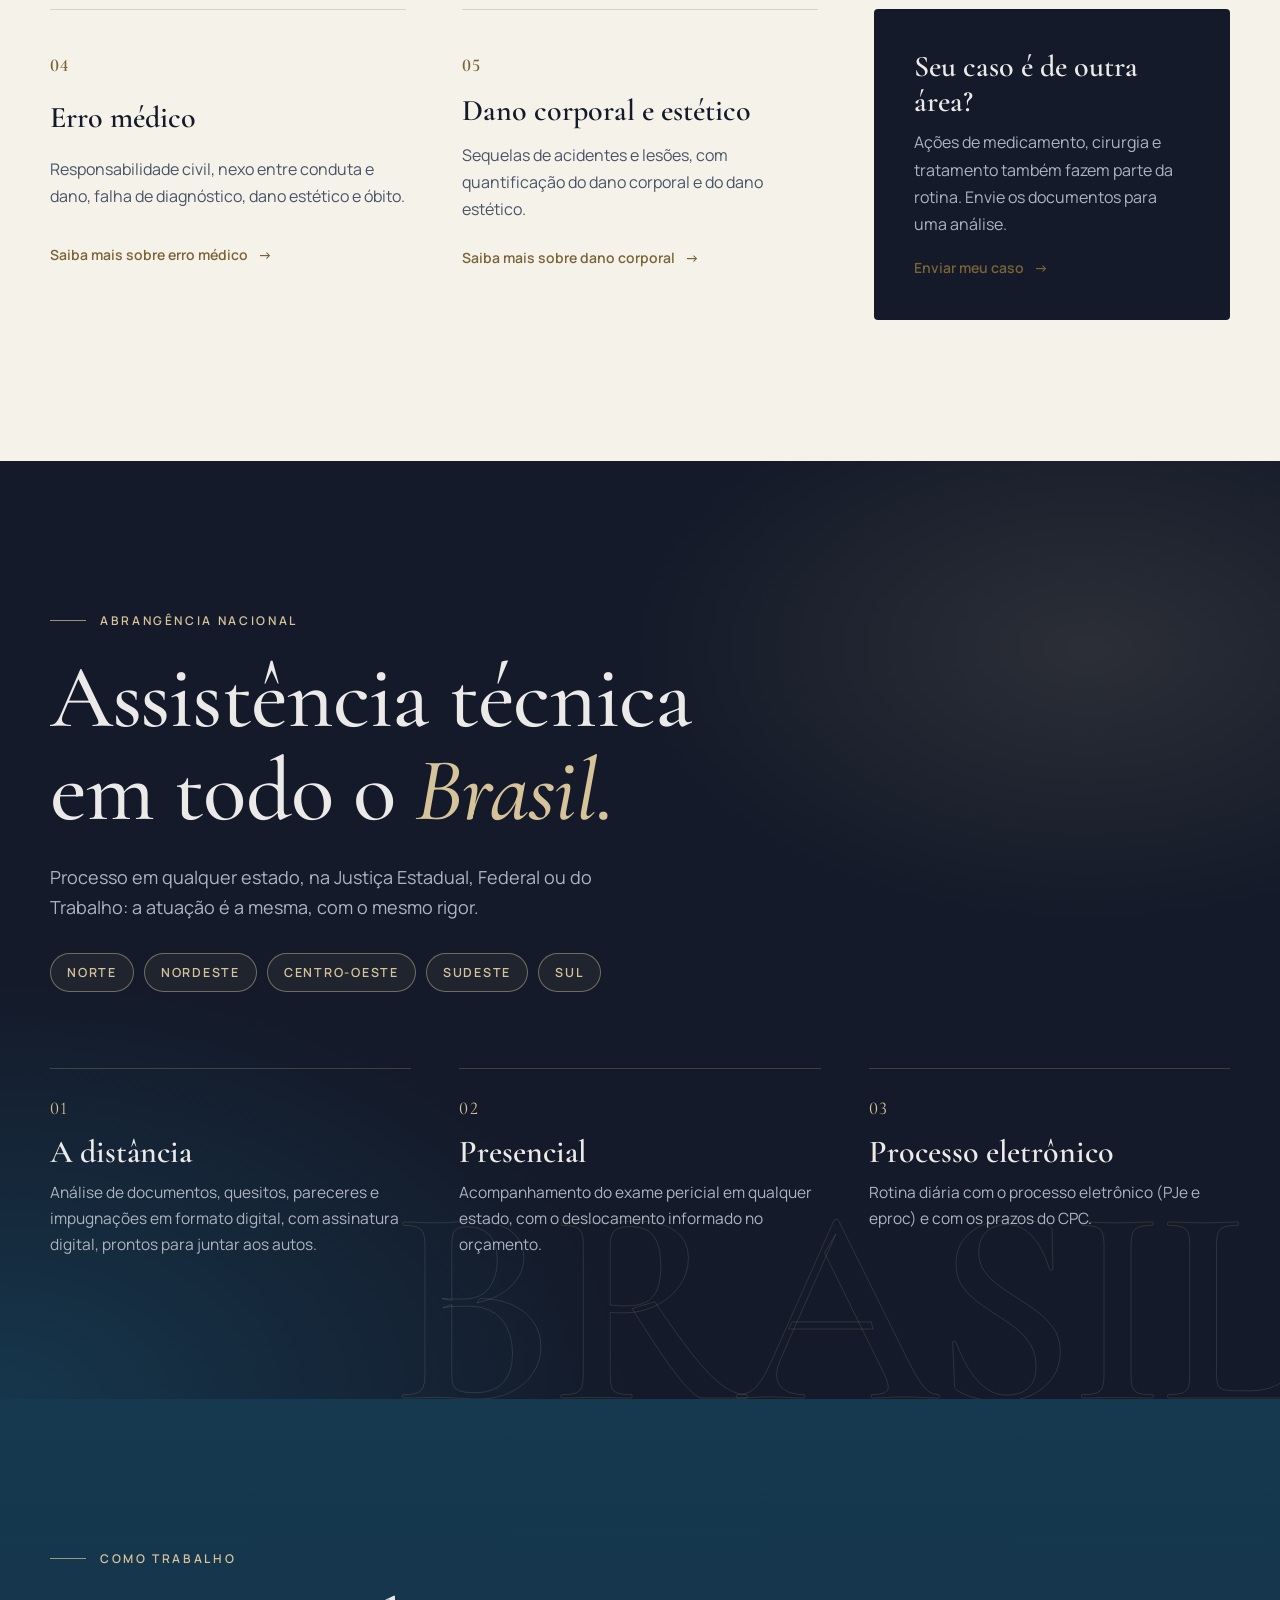
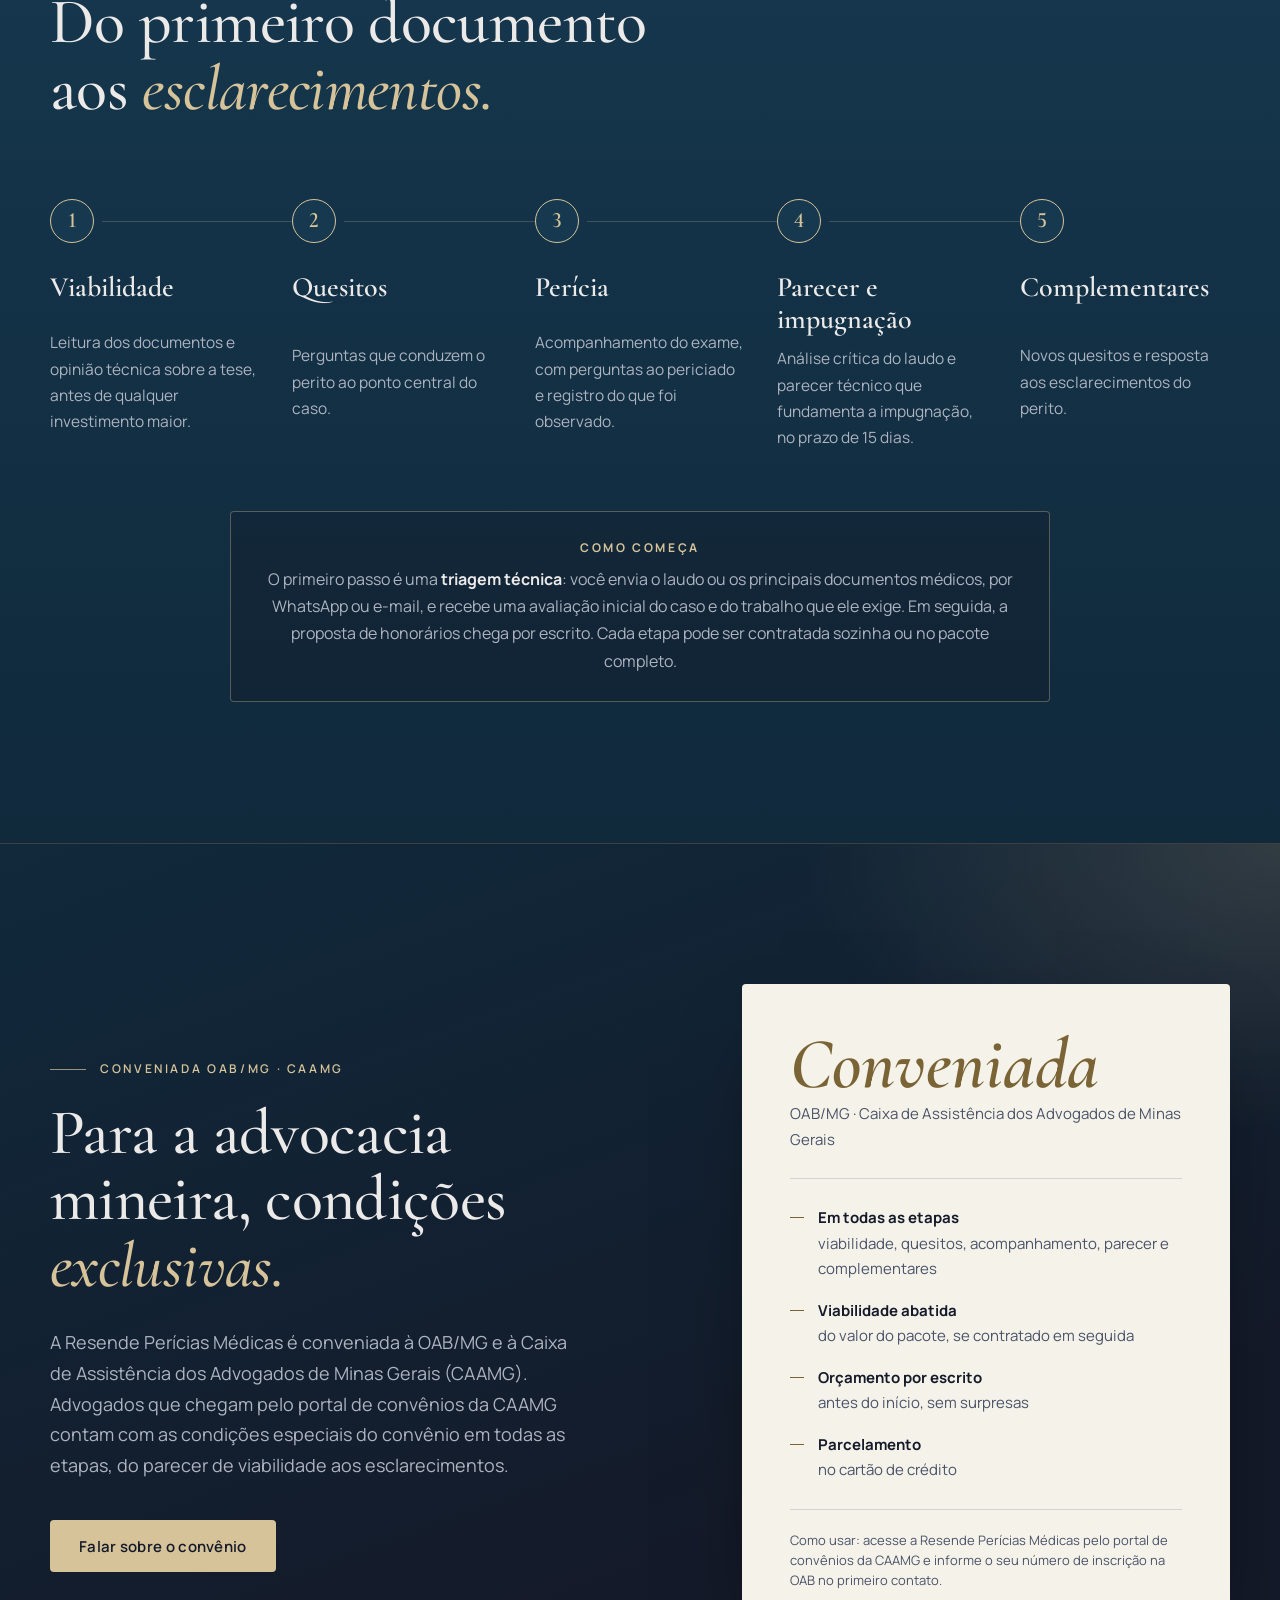
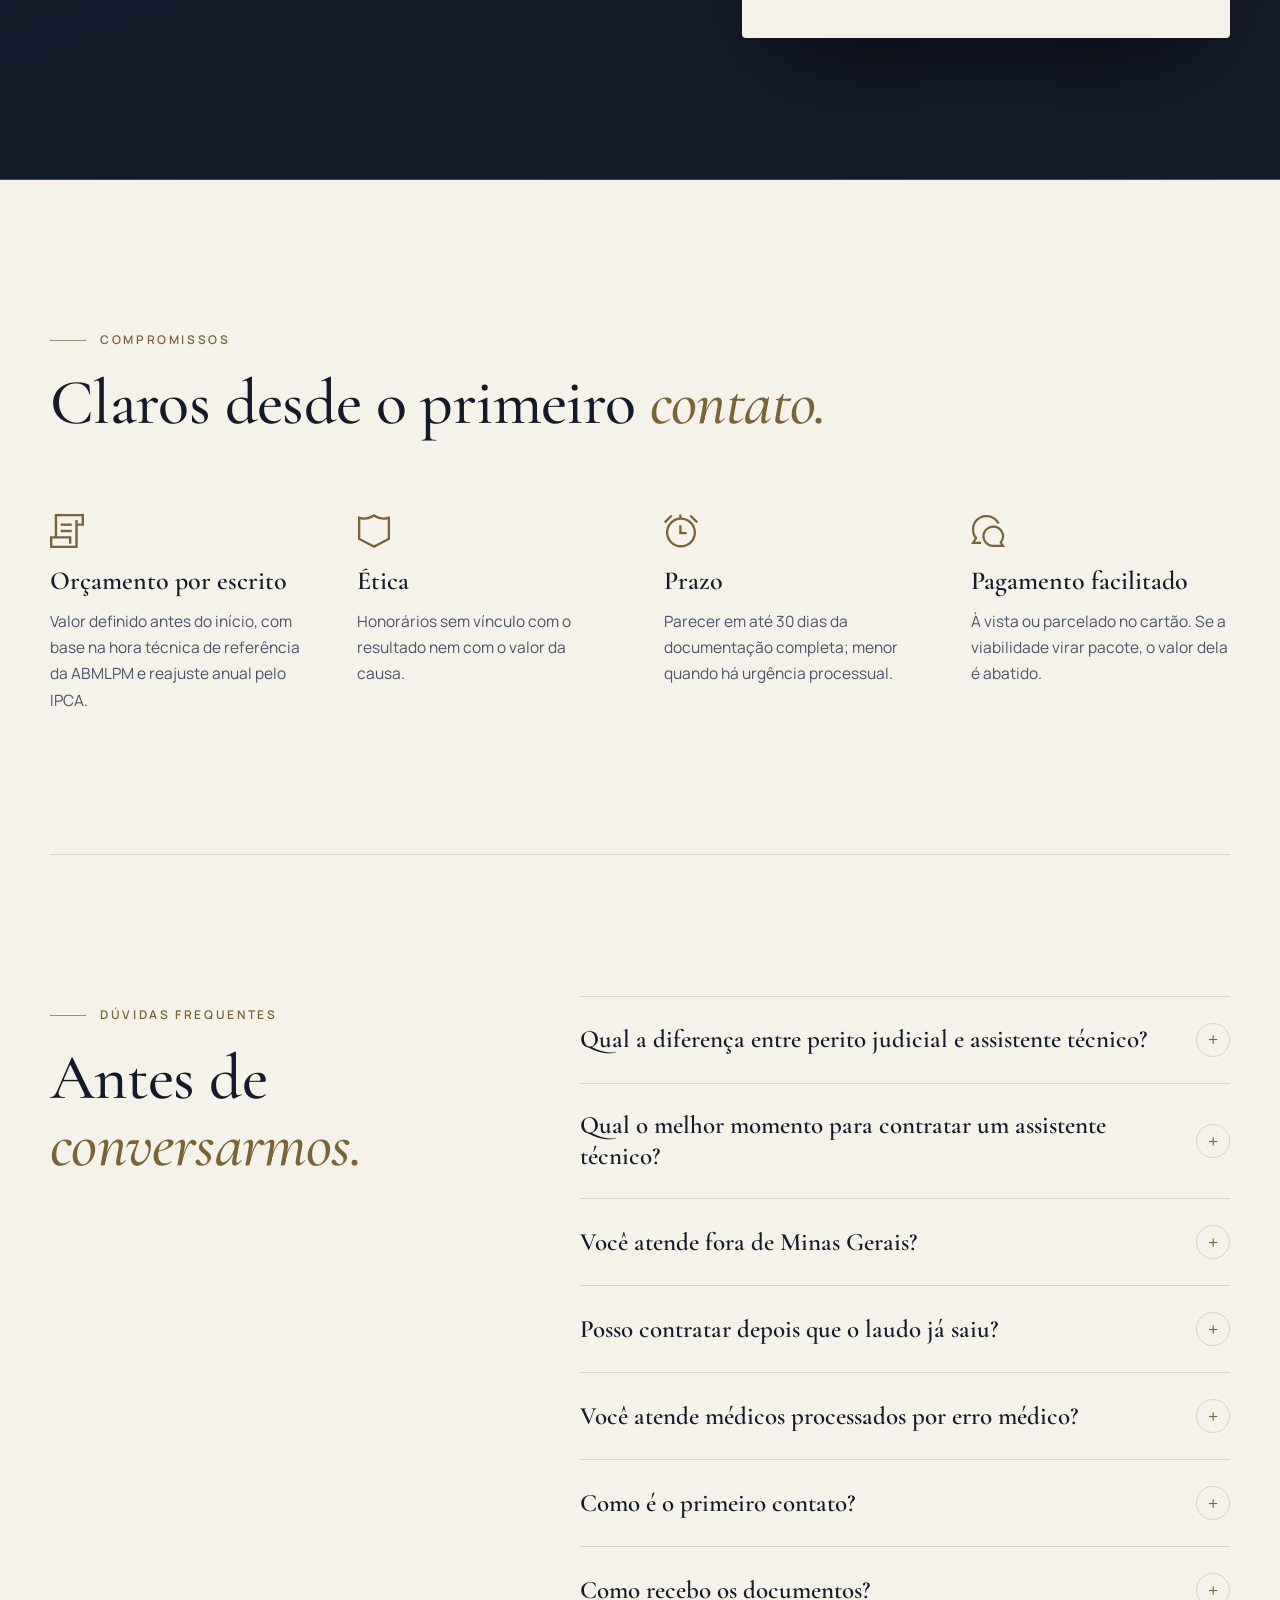
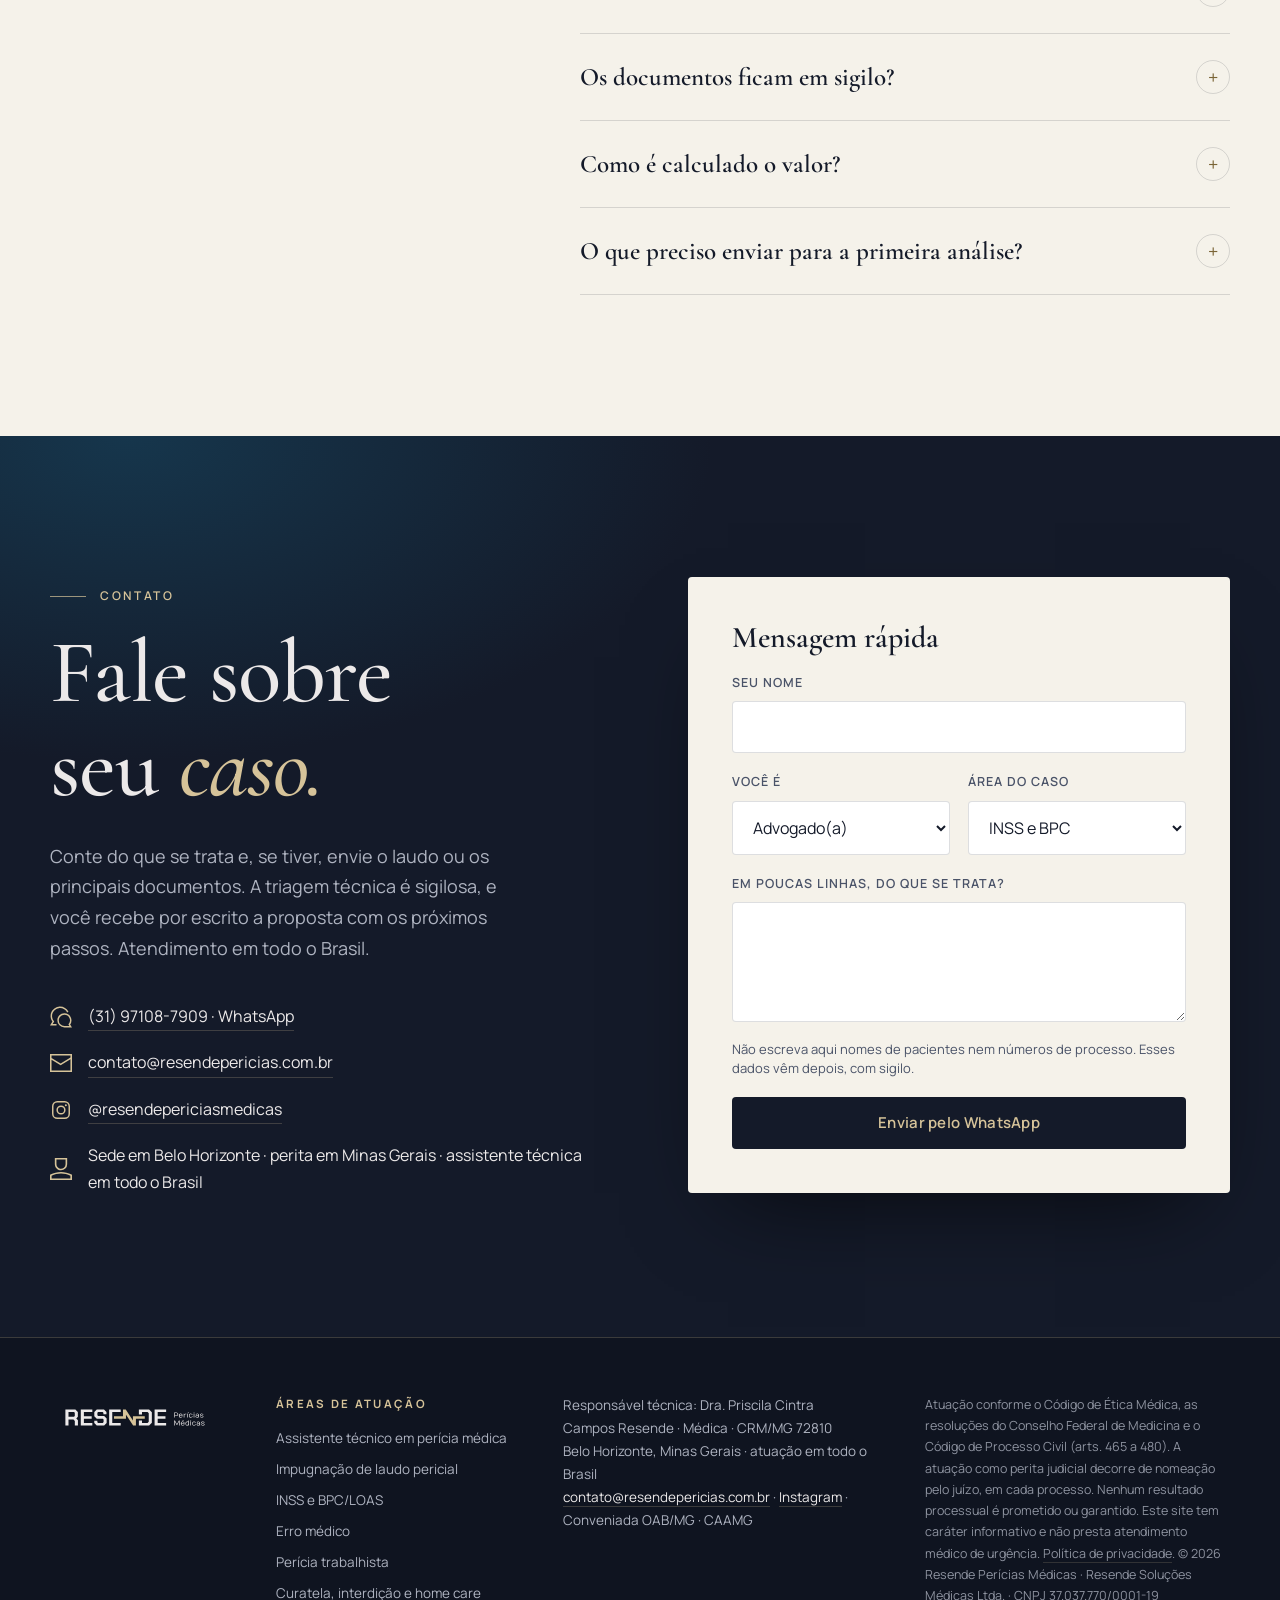
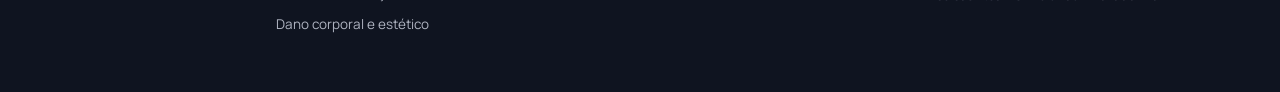
==== commit fcadb4a2: "Experiência pericial em primeiro plano Co-Authored-By: Claude Opus 5.5 <noreply@anthropic.com>" ====
--- a/index.html
+++ b/index.html
@@ -293,7 +293,7 @@
     <!-- ============ CREDENCIAIS ============ -->
     <section class="credenciais" aria-label="Credenciais">
       <ul class="credenciais__lista envelope">
-        <li class="revelar"><strong>~10 anos</strong><span>de prática médica, da atenção primária à terapia intensiva</span></li>
+        <li class="revelar"><strong>~1.000</strong><span>perícias médicas judiciais realizadas</span></li>
         <li class="revelar"><strong>2 pós-graduações</strong><span>em Perícias Médicas</span></li>
         <li class="revelar"><strong>ABMLPM</strong><span>membro da Associação Brasileira de Medicina Legal e Perícias Médicas</span></li>
         <li class="revelar"><strong>Todo o Brasil</strong><span>perita em Minas Gerais, assistente técnica em qualquer estado</span></li>
@@ -329,10 +329,12 @@
             e como assistente técnica de parte em processos de todo o Brasil.
           </p>
           <p class="revelar">
-            Quase dez anos de prática em medicina de família, clínica médica, pediatria, urgência e emergência
-            e terapia intensiva me deram algo que o processo exige:
-            leitura precisa de prontuário, de exames e da conduta de cada profissional. É dessa leitura que
-            nasce um laudo claro, fundamentado e fácil de defender.
+            Já são <strong>cerca de mil perícias médicas judiciais</strong> realizadas, como perita da Central de
+            Perícias Médicas do TJMG, em ações previdenciárias, cíveis, de saúde, de curatela e de erro médico.
+            Esse volume ensina o que o juízo precisa encontrar em um laudo e onde um laudo costuma falhar.
+            A vivência clínica, da atenção primária à terapia intensiva, completa essa formação e dá precisão
+            à leitura de prontuários, exames e condutas. É dessa combinação que nasce um trabalho claro,
+            fundamentado e fácil de defender.
           </p>
           <blockquote class="sobre__citacao revelar">
             “Em causa médica, o laudo costuma decidir o processo. Meu trabalho é garantir que ele diga
@@ -348,7 +350,7 @@
         <div class="cabeca-secao cabeca-secao--lado">
           <div>
             <p class="sobretitulo sobretitulo--escuro revelar">Trajetória</p>
-            <h2 class="titulo revelar">Quase dez anos à beira do leito, agora a serviço do <em>processo.</em></h2>
+            <h2 class="titulo revelar">A prática clínica por trás de cada <em>laudo.</em></h2>
           </div>
           <p class="cabeca-secao__apoio revelar">
             Da atenção primária à terapia intensiva, passando pela urgência e emergência e pela cirurgia,
--- a/assets/css/site.css
+++ b/assets/css/site.css
@@ -898,3 +898,4 @@
 .rodape__legal a { color: var(--claro-suave); }
 
 @media (prefers-reduced-motion: reduce) { .urgente__ponto { animation: none; } }
+.sobre__corpo strong { color: var(--tinta); font-weight: 700; }
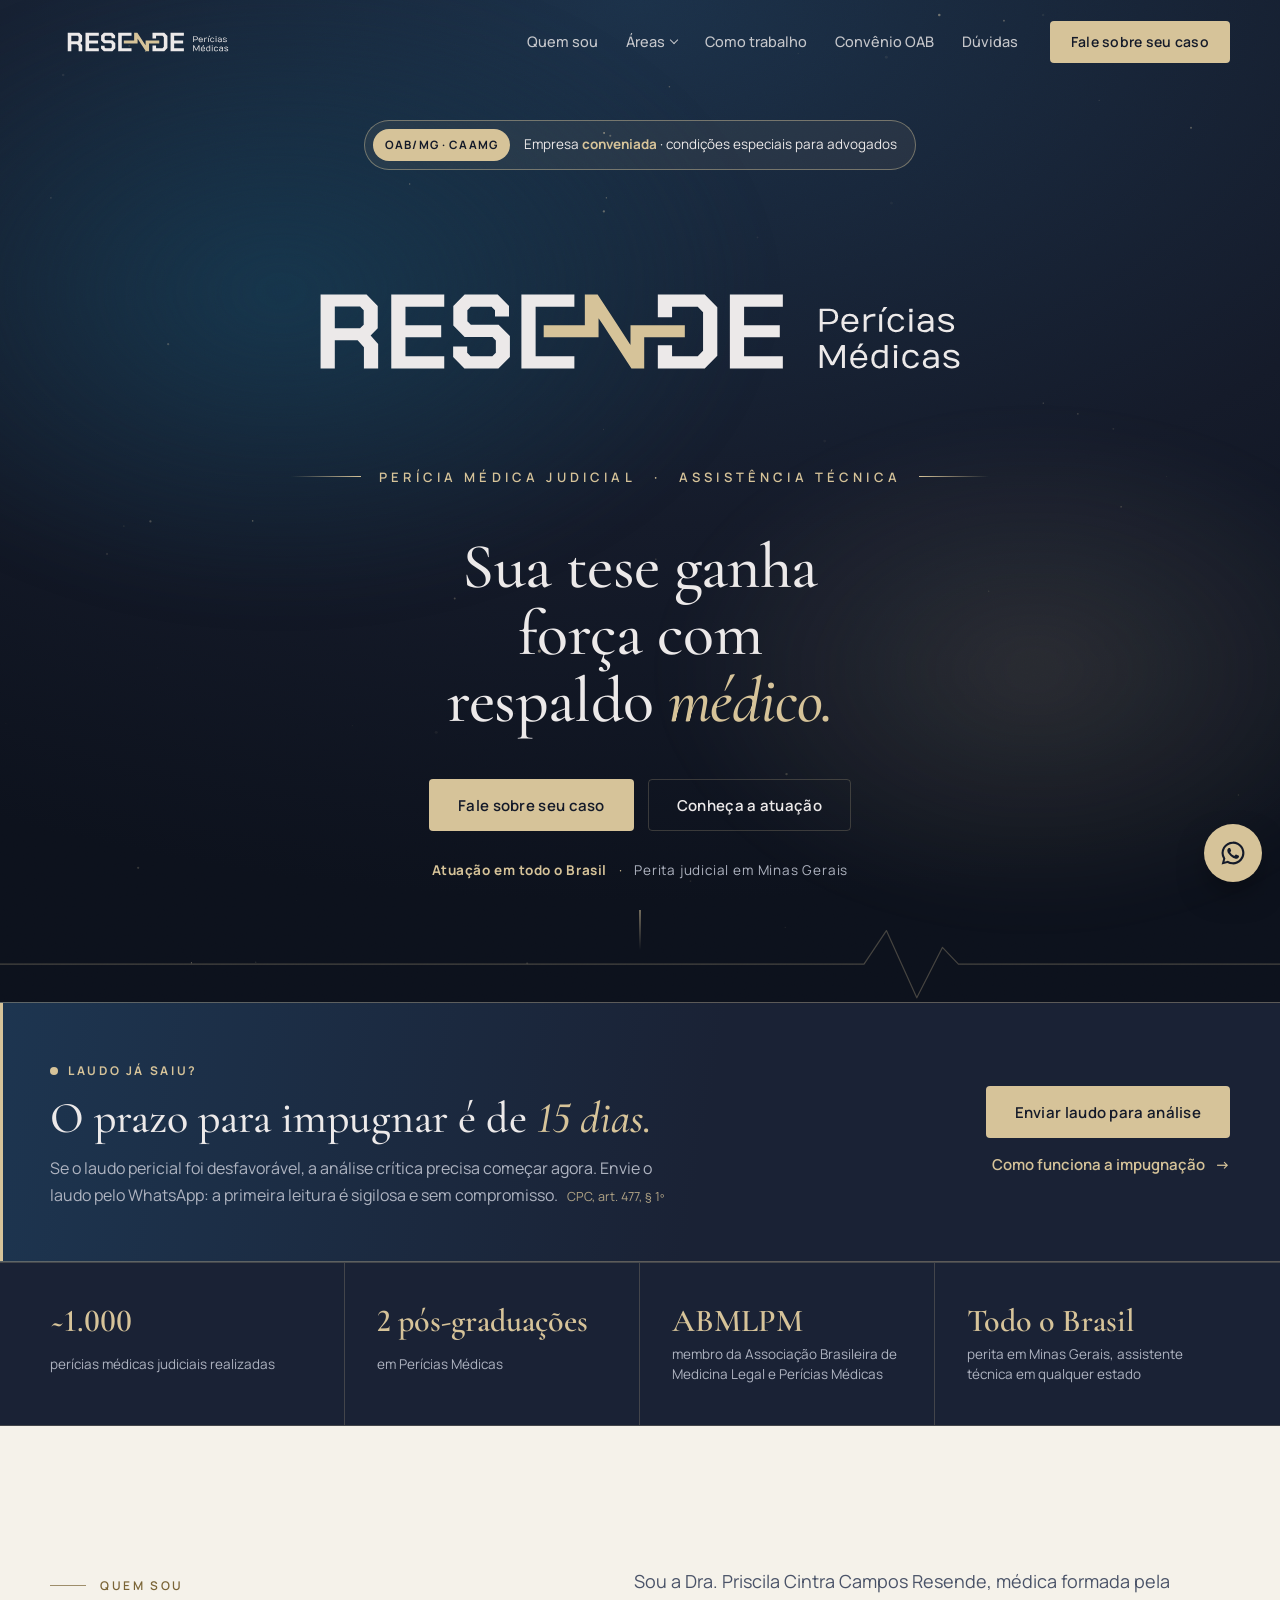
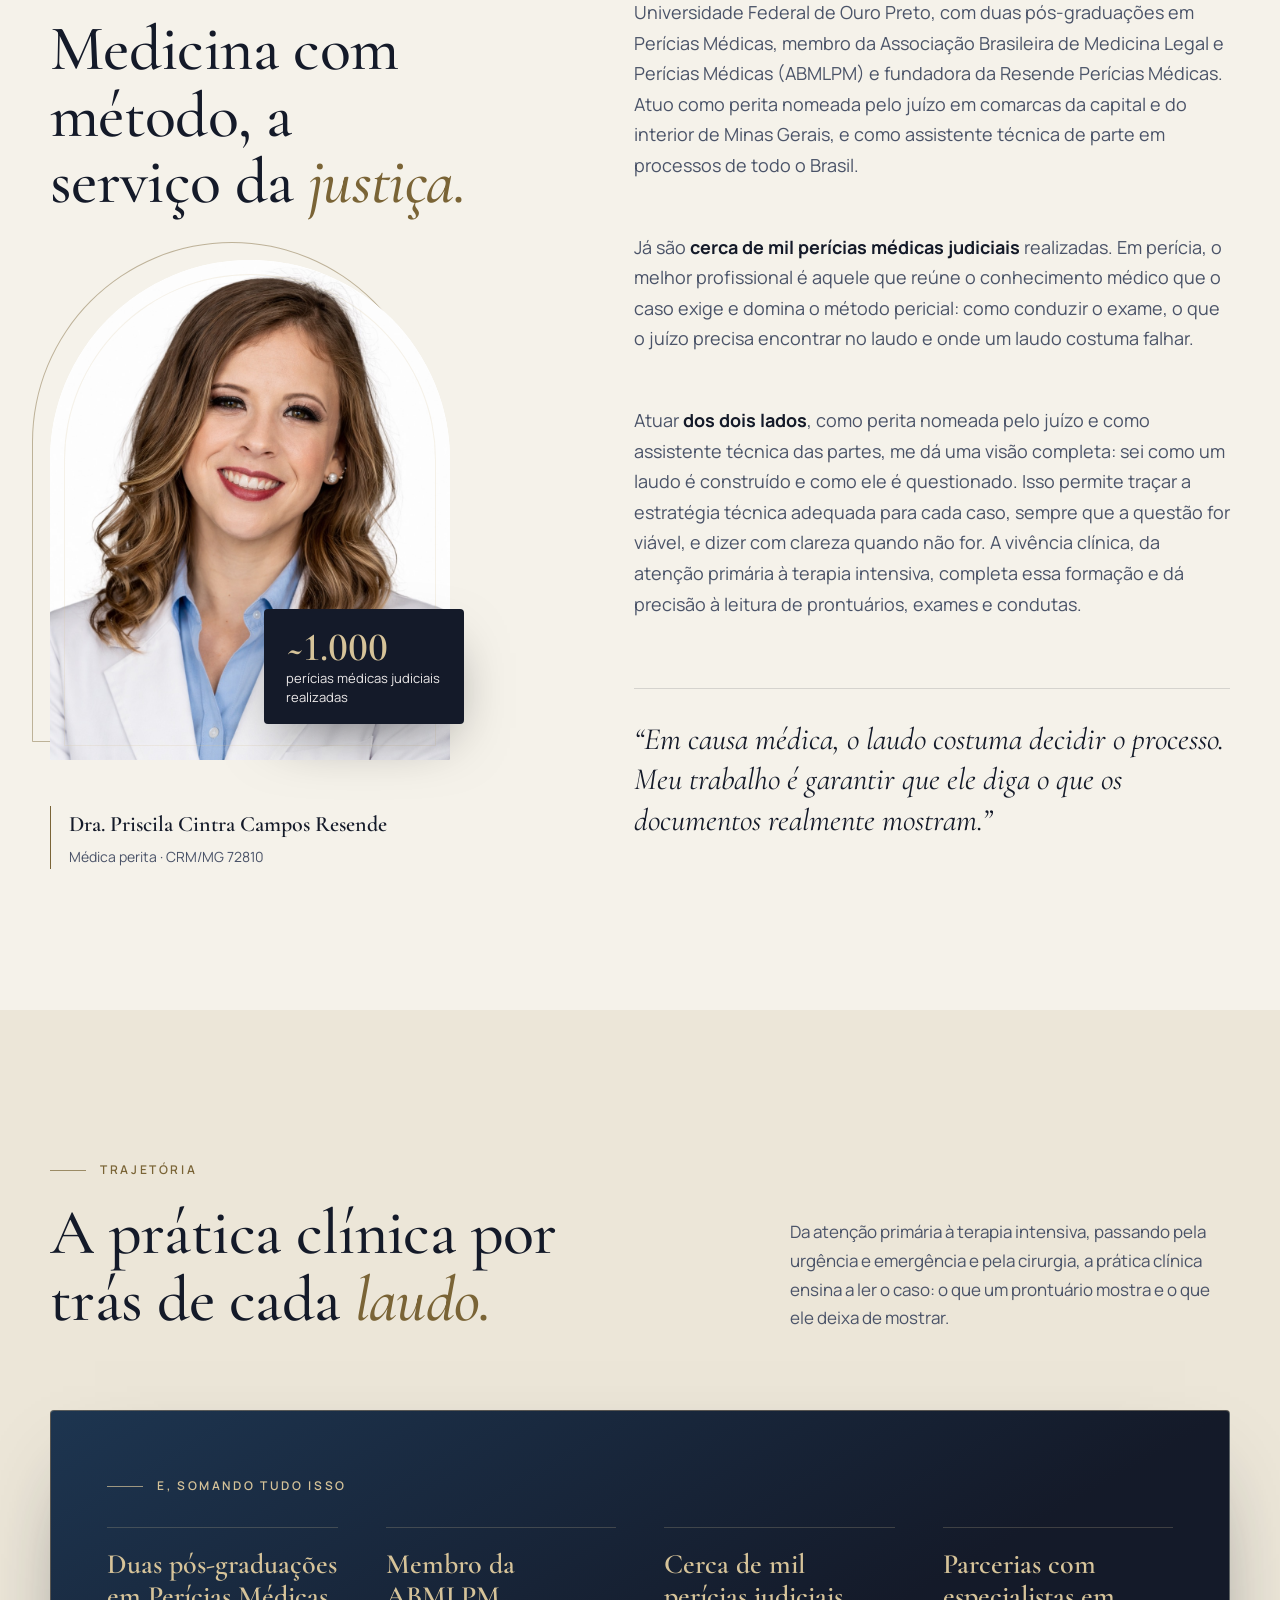
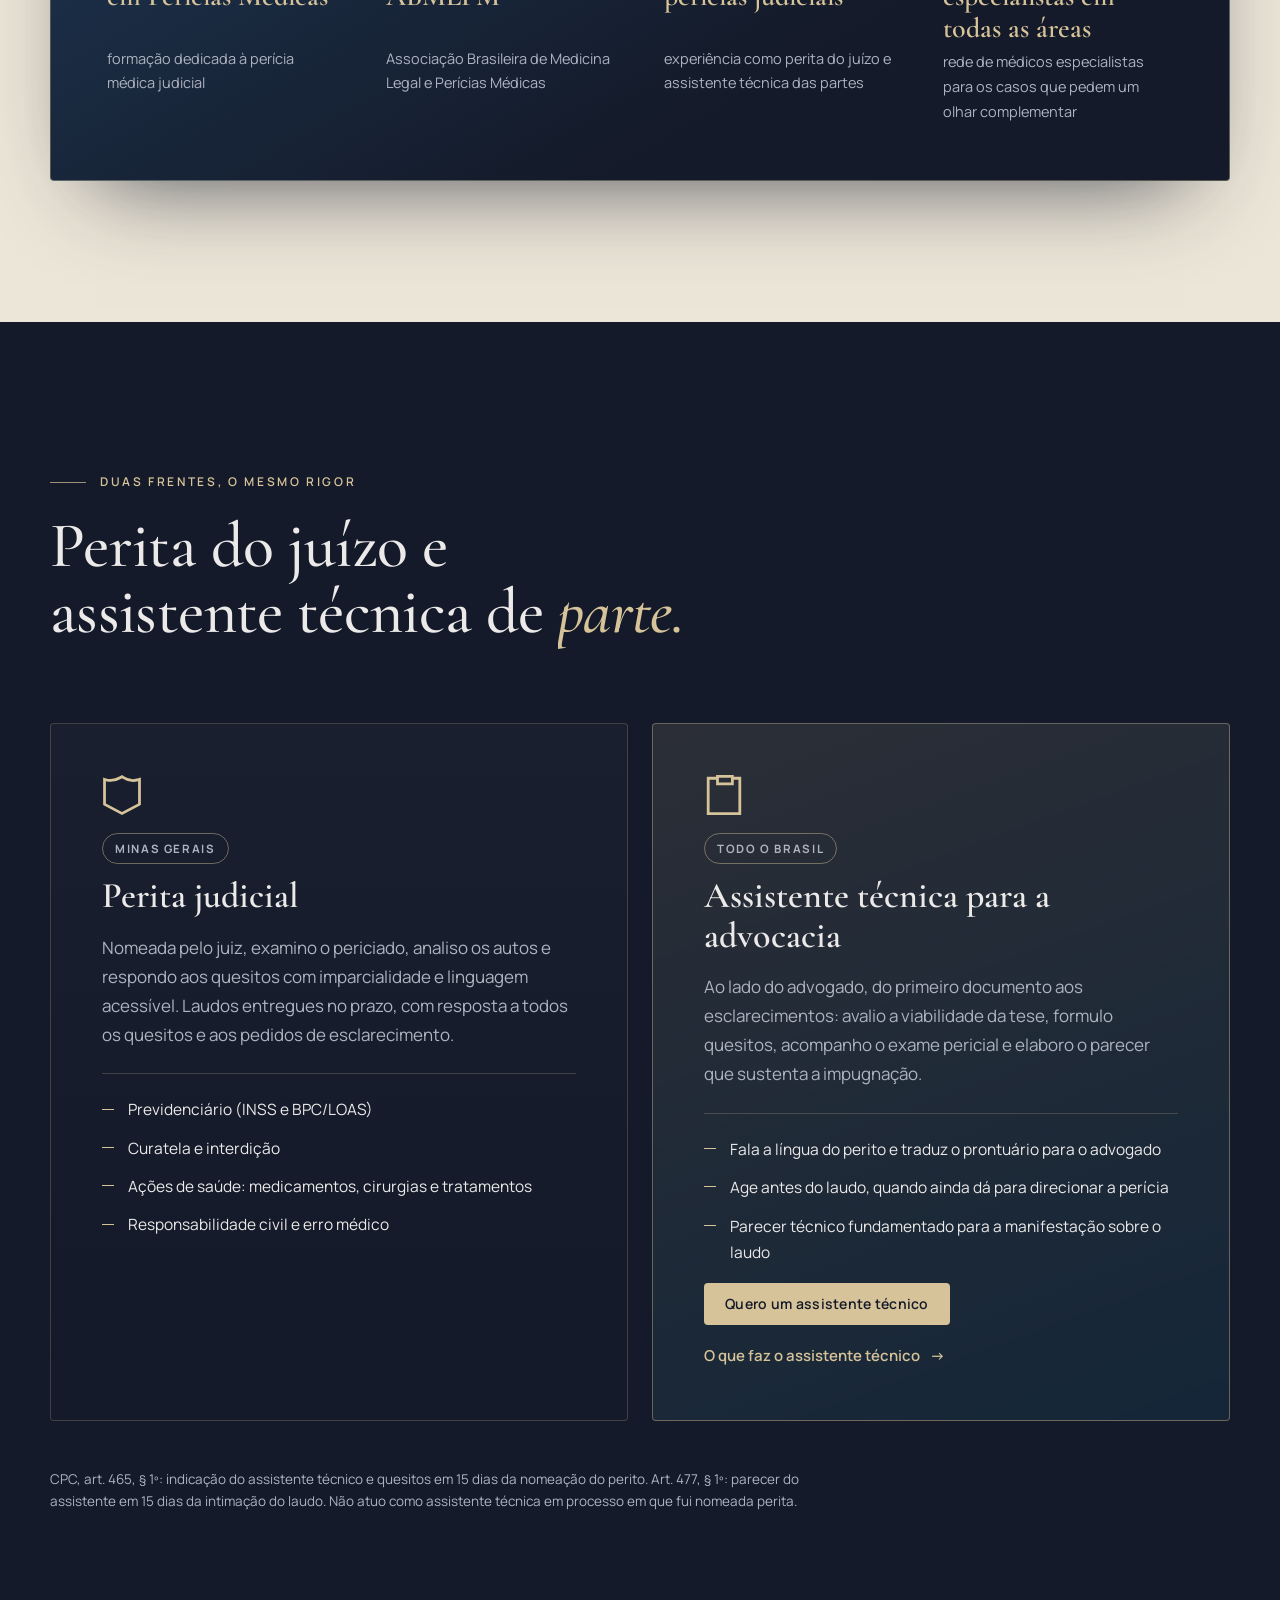
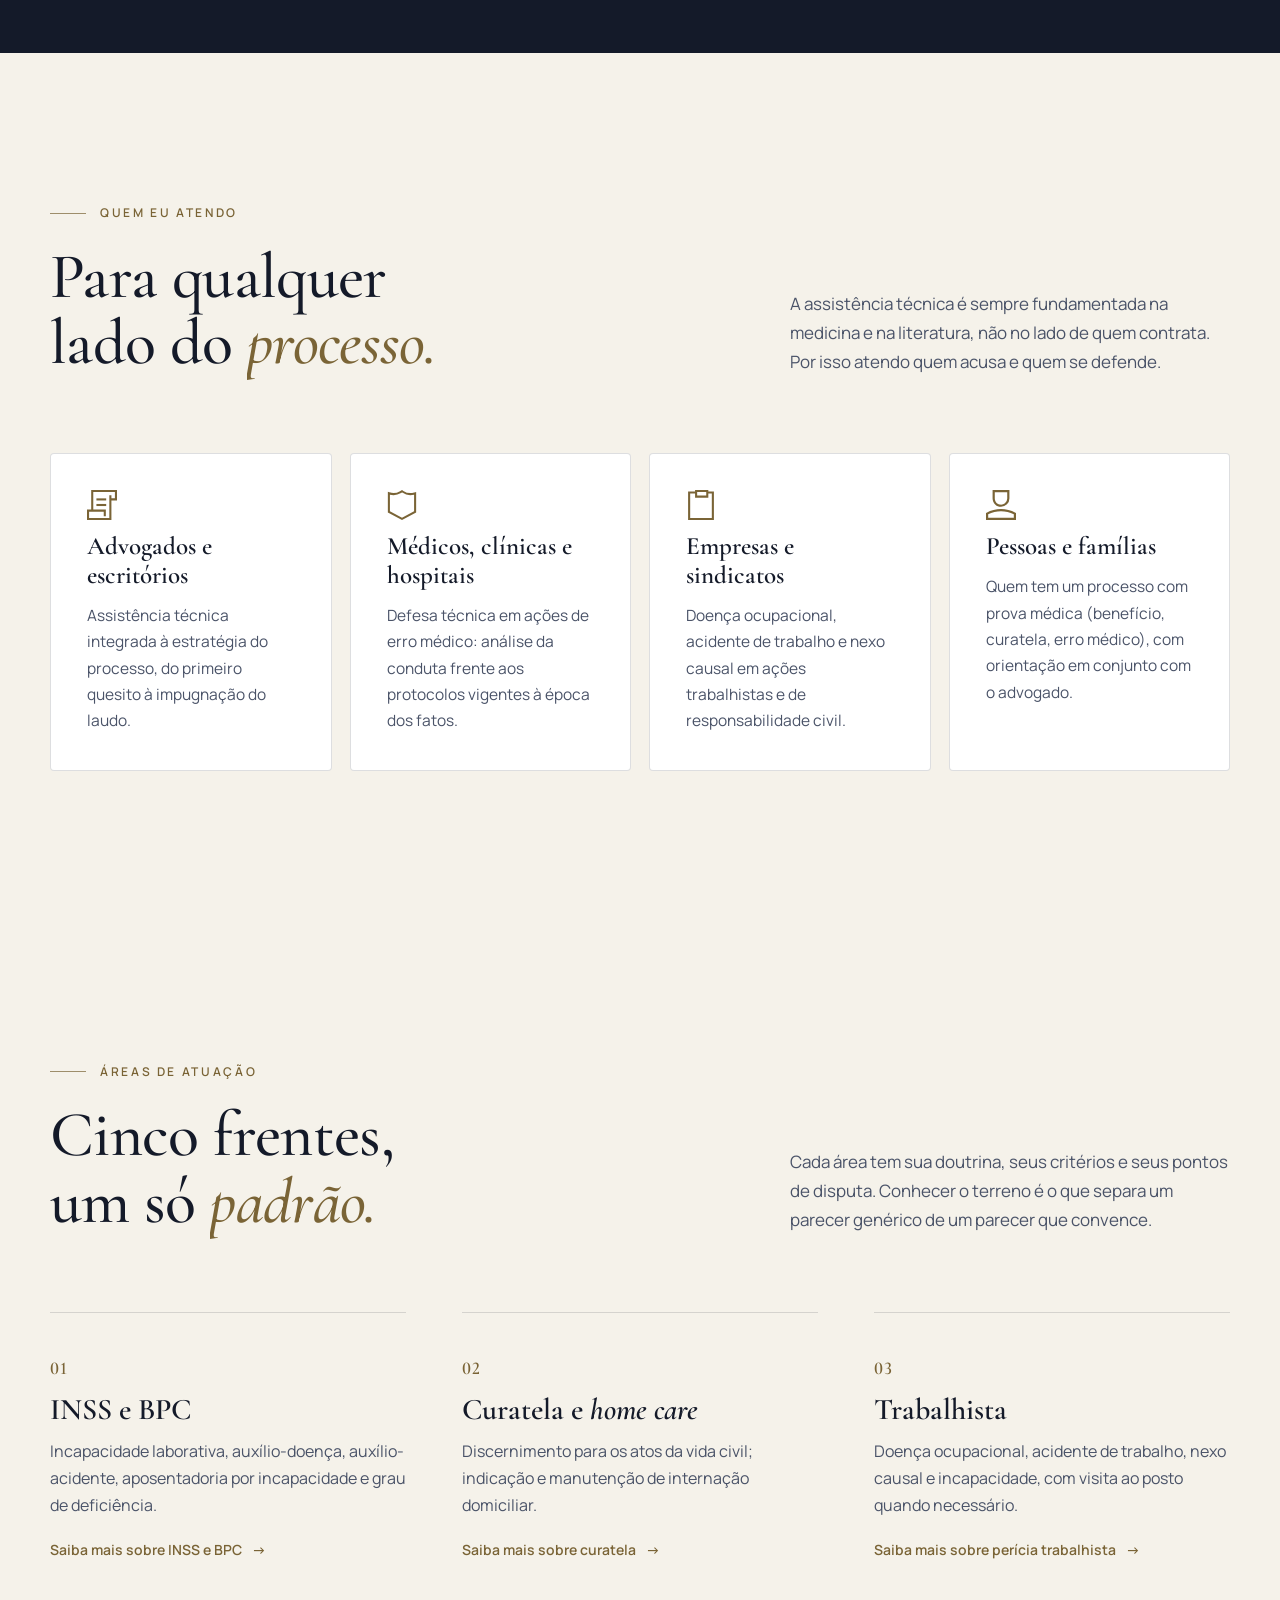
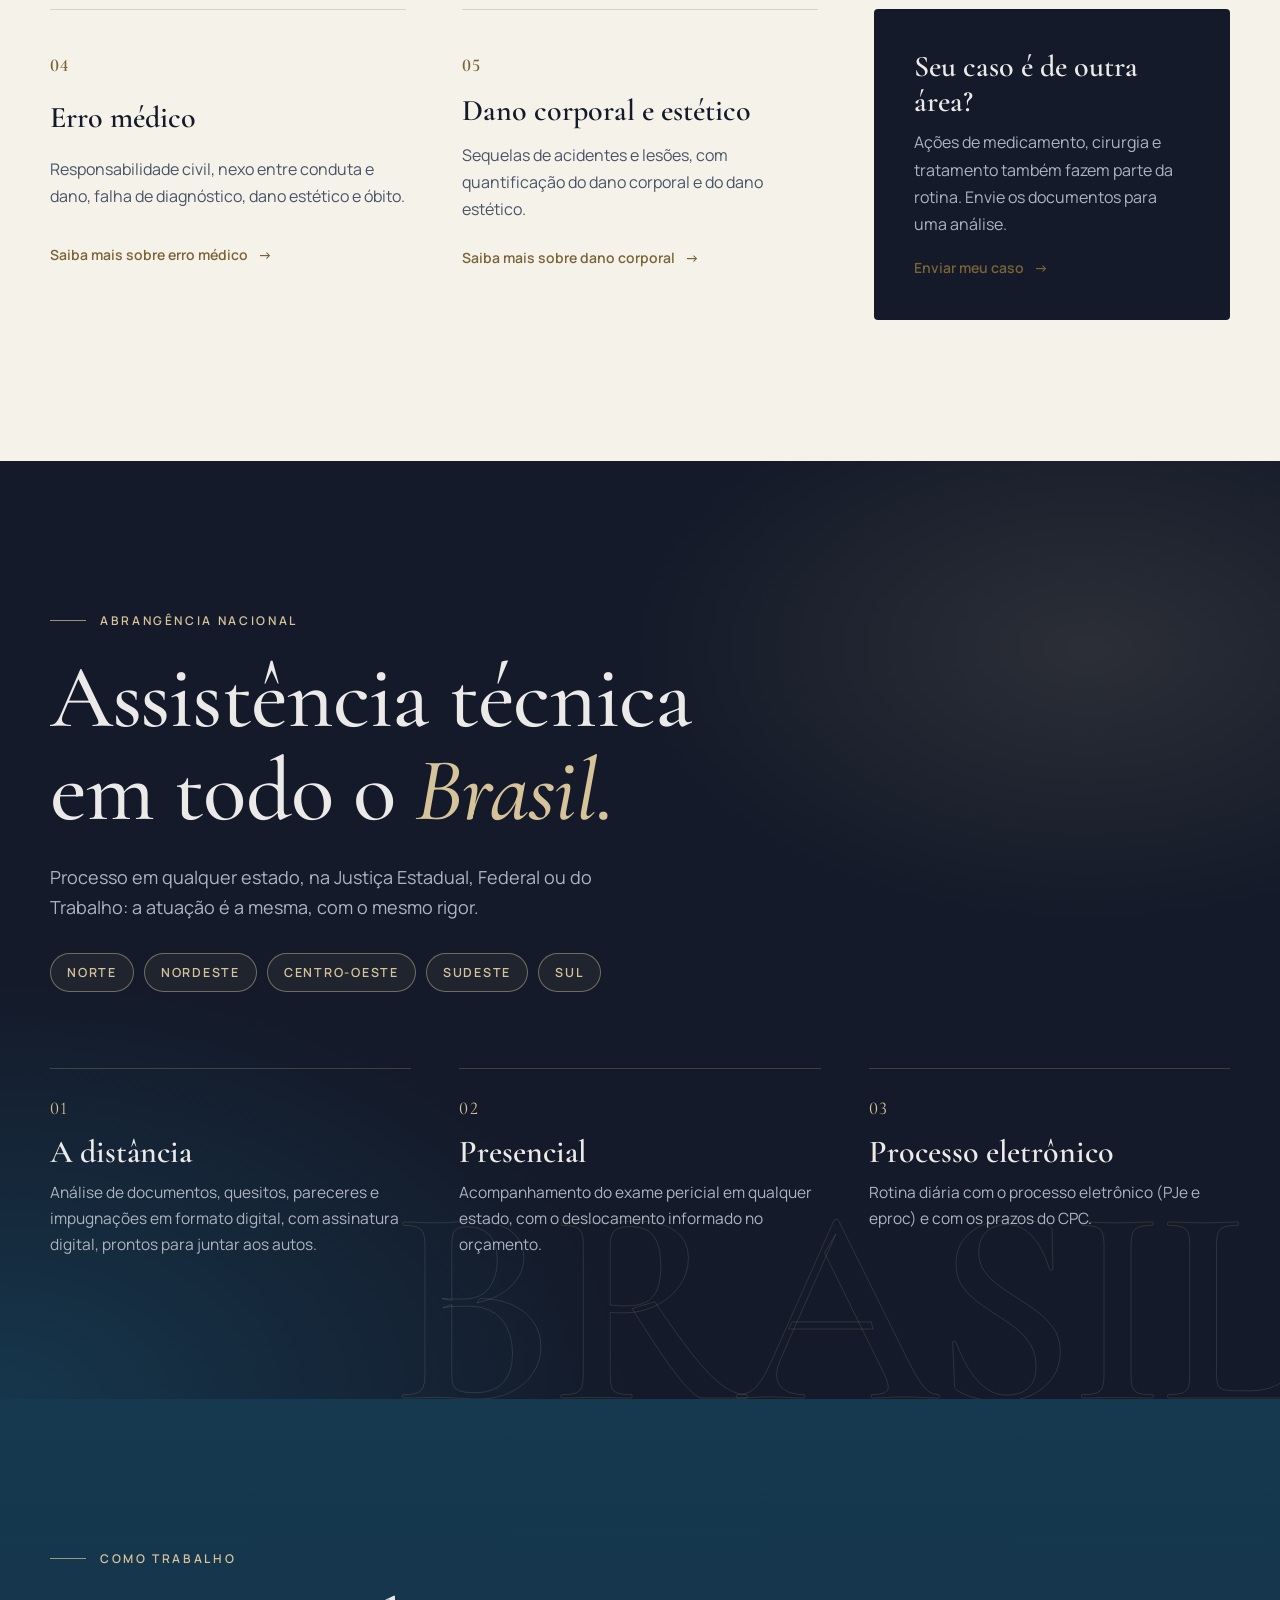
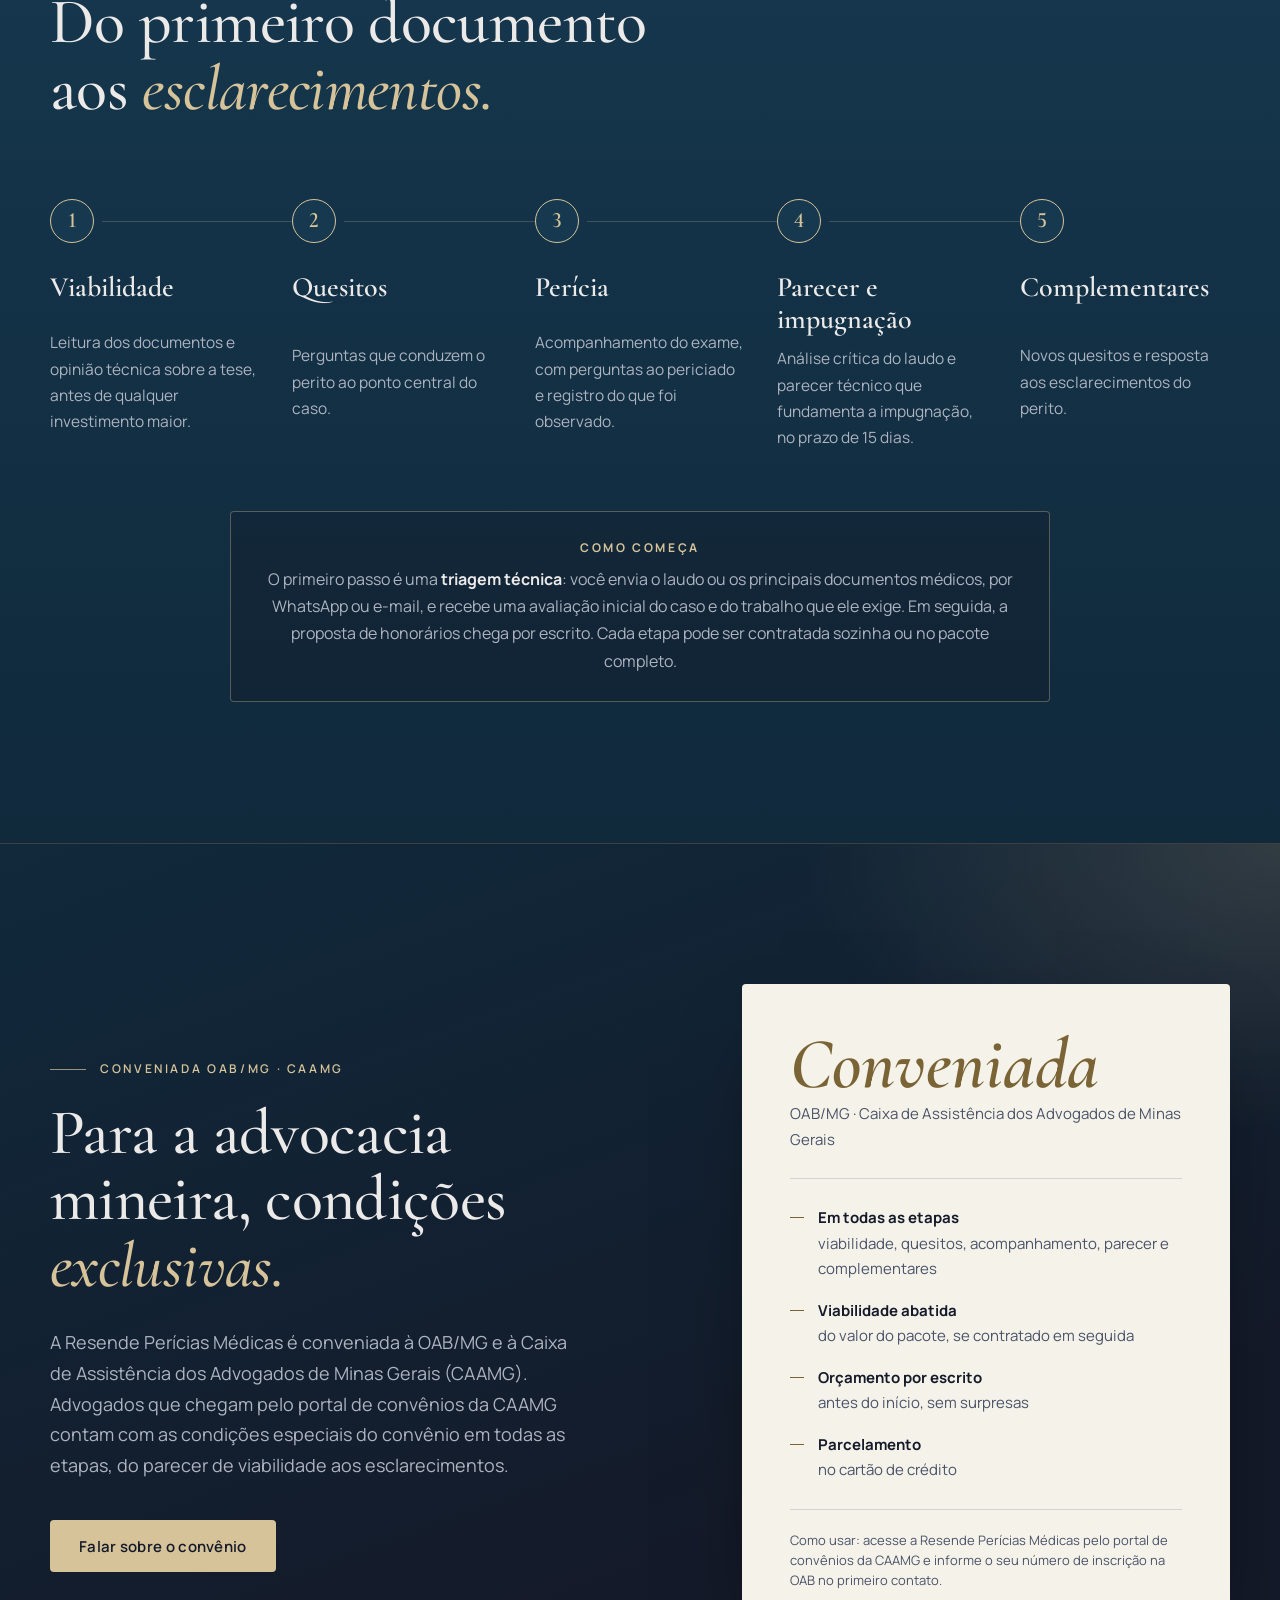
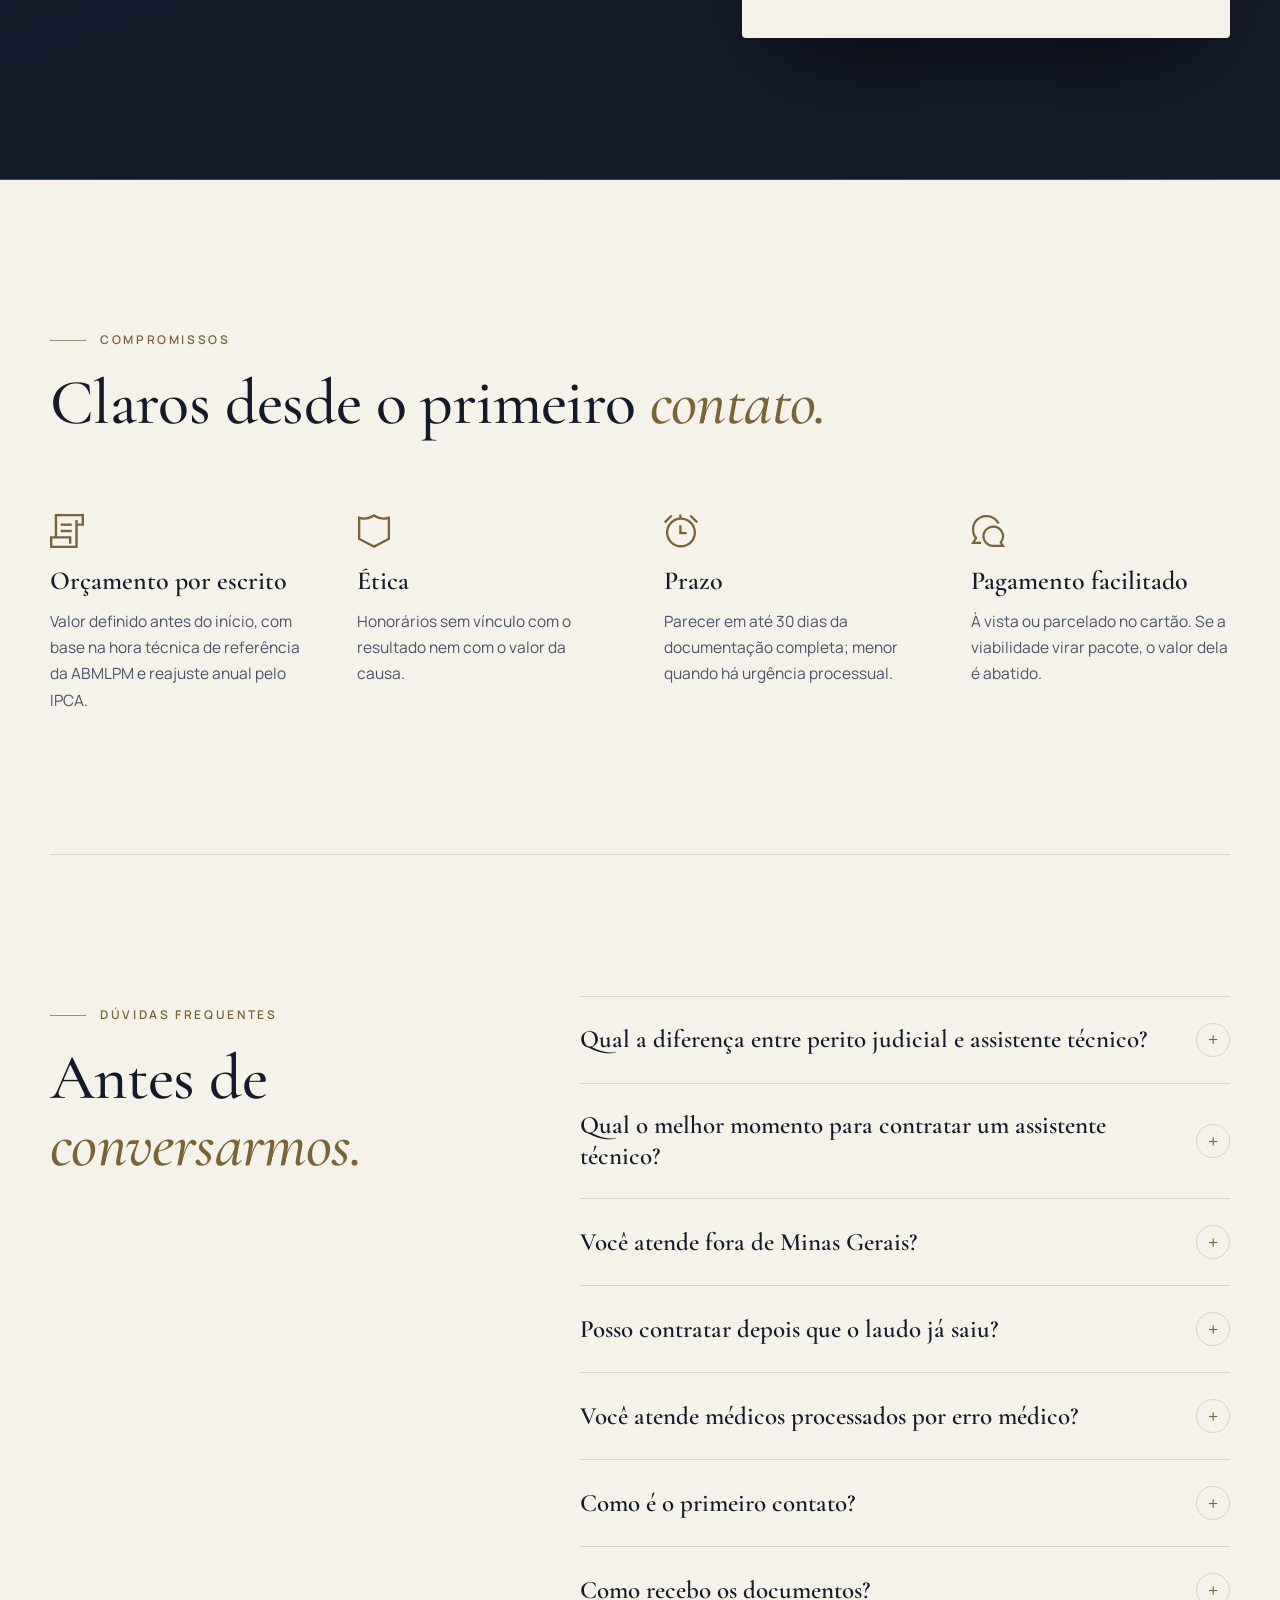
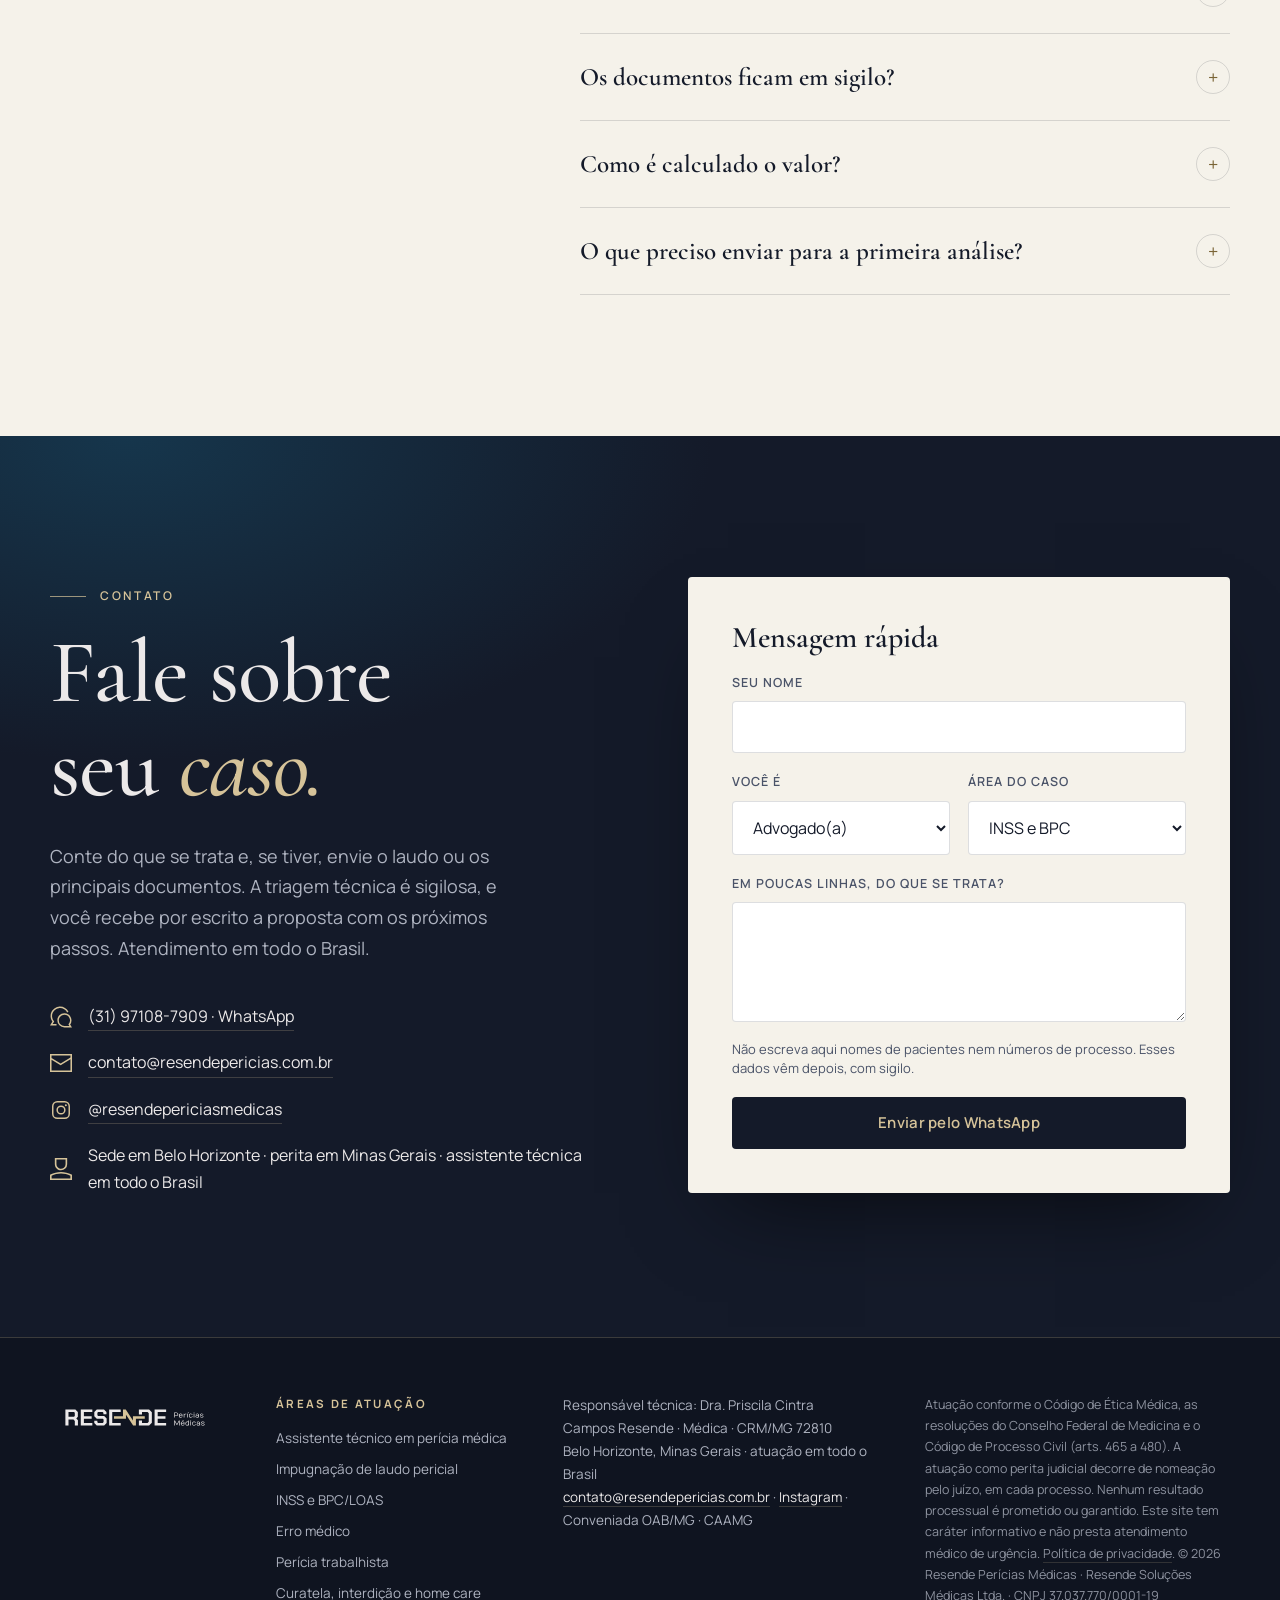
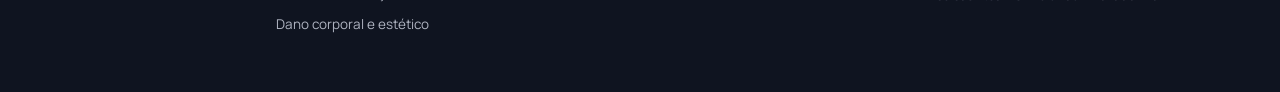
==== commit cfd55cb0: "Experiência genérica, método pericial e visão dos dois lados Co-Authored-By: Claude Opus 5.5 <norepl" ====
--- a/index.html
+++ b/index.html
@@ -329,12 +329,16 @@
             e como assistente técnica de parte em processos de todo o Brasil.
           </p>
           <p class="revelar">
-            Já são <strong>cerca de mil perícias médicas judiciais</strong> realizadas, como perita da Central de
-            Perícias Médicas do TJMG, em ações previdenciárias, cíveis, de saúde, de curatela e de erro médico.
-            Esse volume ensina o que o juízo precisa encontrar em um laudo e onde um laudo costuma falhar.
-            A vivência clínica, da atenção primária à terapia intensiva, completa essa formação e dá precisão
-            à leitura de prontuários, exames e condutas. É dessa combinação que nasce um trabalho claro,
-            fundamentado e fácil de defender.
+            Já são <strong>cerca de mil perícias médicas judiciais</strong> realizadas. Em perícia, o melhor
+            profissional é aquele que reúne o conhecimento médico que o caso exige e domina o método pericial:
+            como conduzir o exame, o que o juízo precisa encontrar no laudo e onde um laudo costuma falhar.
+          </p>
+          <p class="revelar">
+            Atuar <strong>dos dois lados</strong>, como perita nomeada pelo juízo e como assistente técnica das partes,
+            me dá uma visão completa: sei como um laudo é construído e como ele é questionado. Isso permite traçar
+            a estratégia técnica adequada para cada caso, sempre que a questão for viável, e dizer com clareza
+            quando não for. A vivência clínica, da atenção primária à terapia intensiva, completa essa formação
+            e dá precisão à leitura de prontuários, exames e condutas.
           </p>
           <blockquote class="sobre__citacao revelar">
             “Em causa médica, o laudo costuma decidir o processo. Meu trabalho é garantir que ele diga
@@ -372,7 +376,7 @@
             </li>
             <li>
               <strong>Cerca de mil perícias judiciais</strong>
-              <span>experiência prática na Central de Perícias Médicas do TJMG</span>
+              <span>experiência como perita do juízo e assistente técnica das partes</span>
             </li>
             <li>
               <strong>Parcerias com especialistas em todas as áreas</strong>
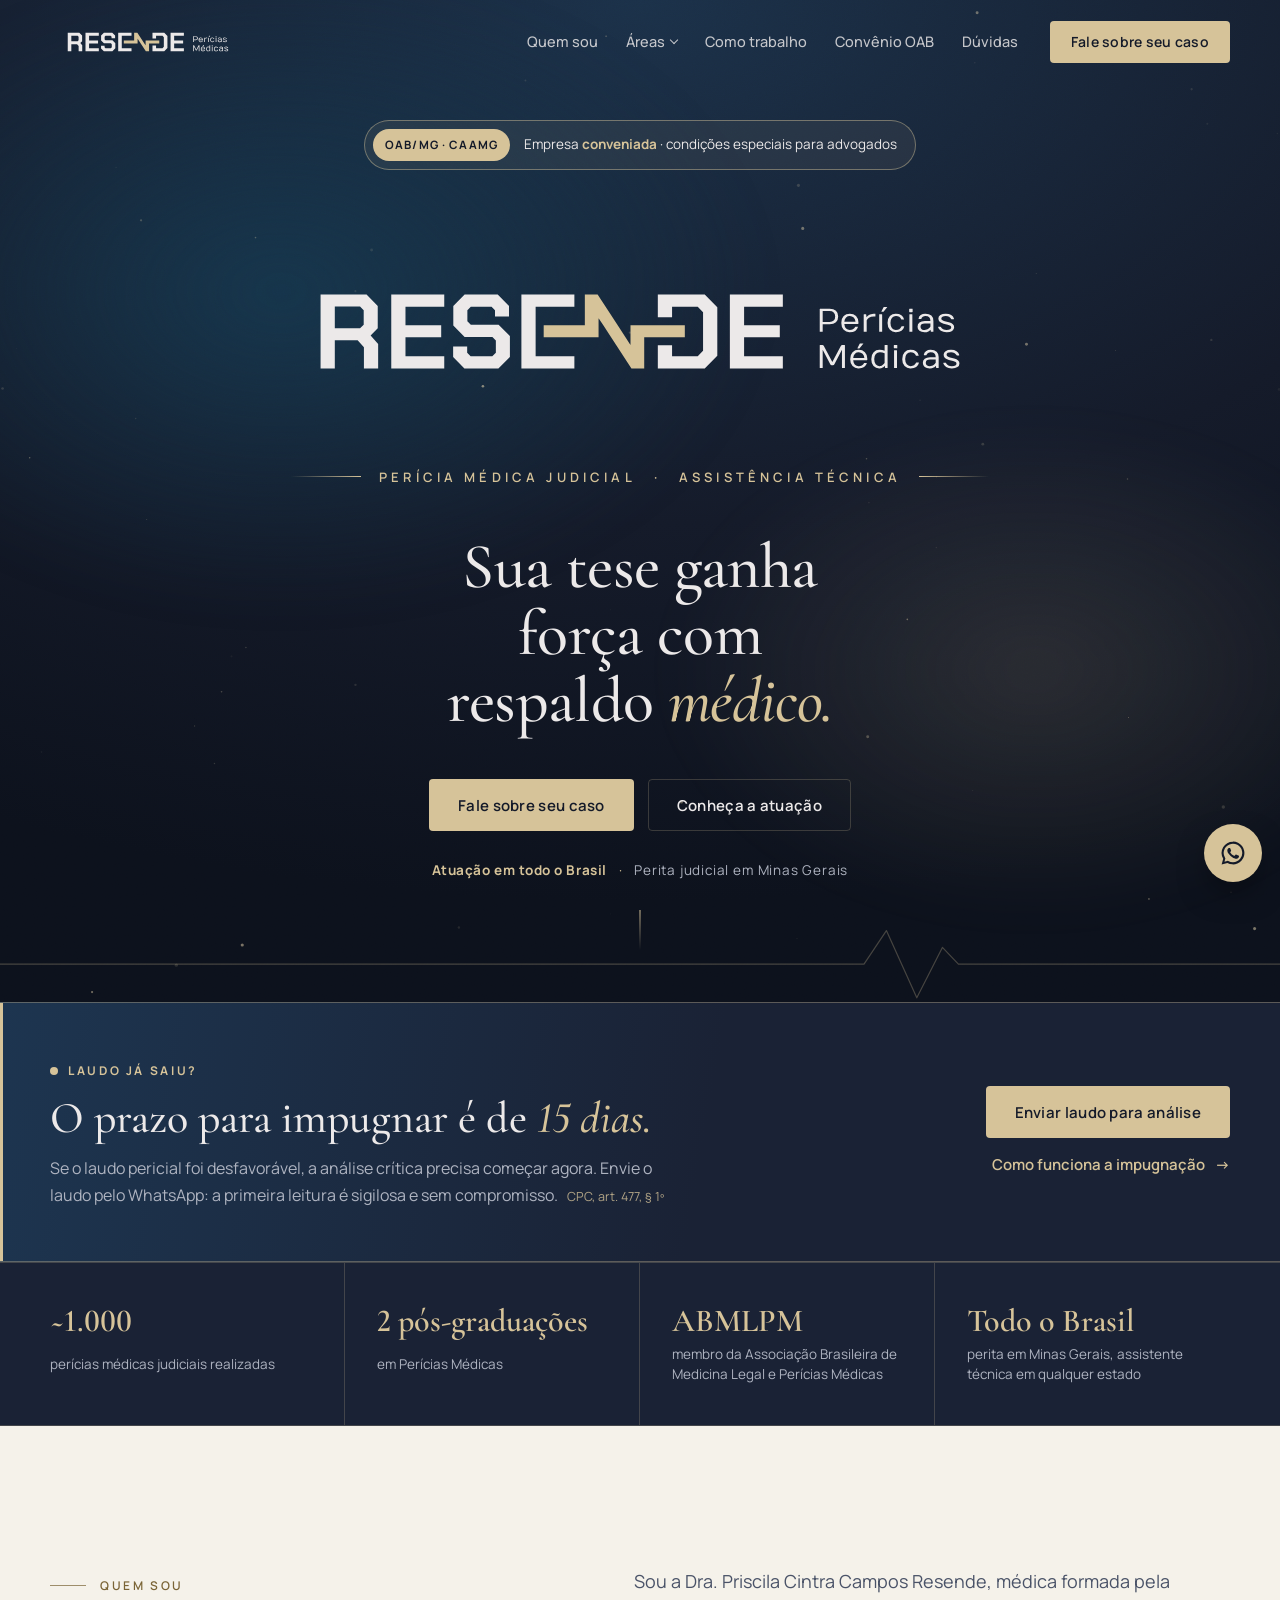
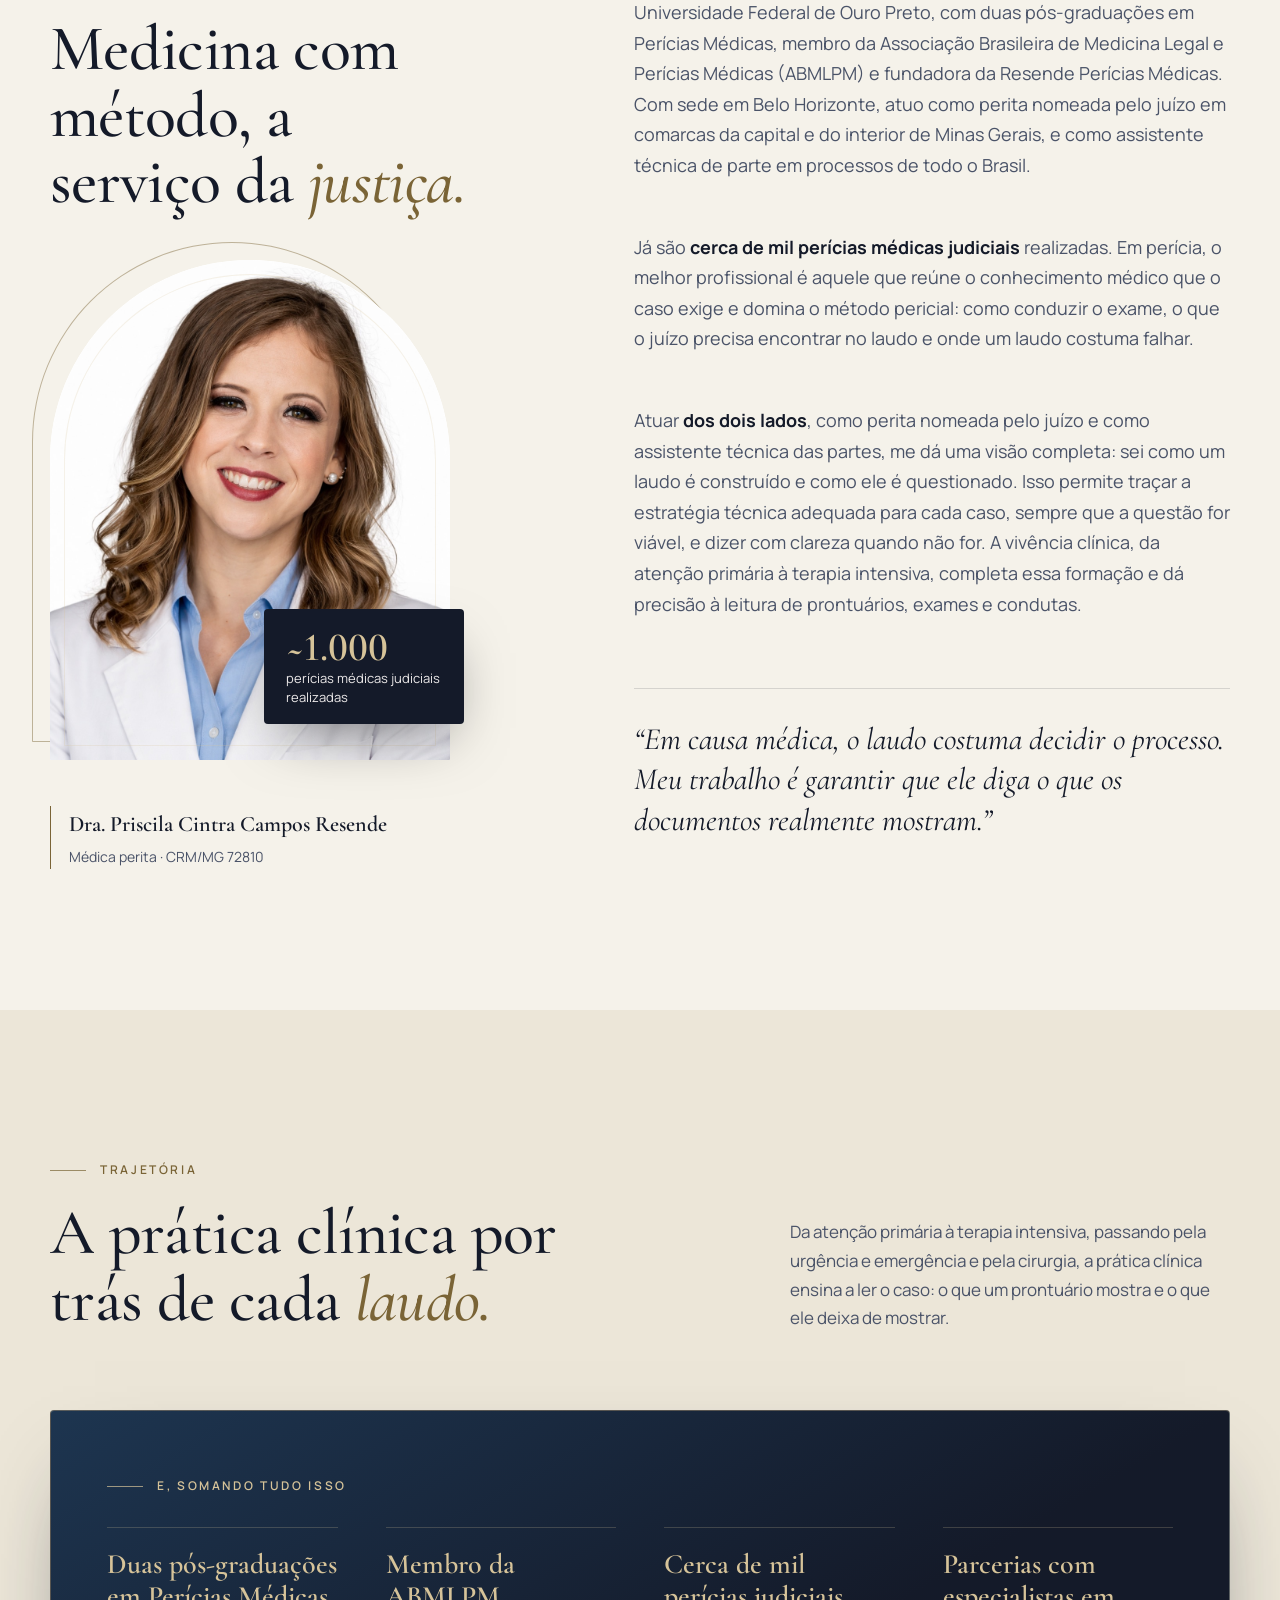
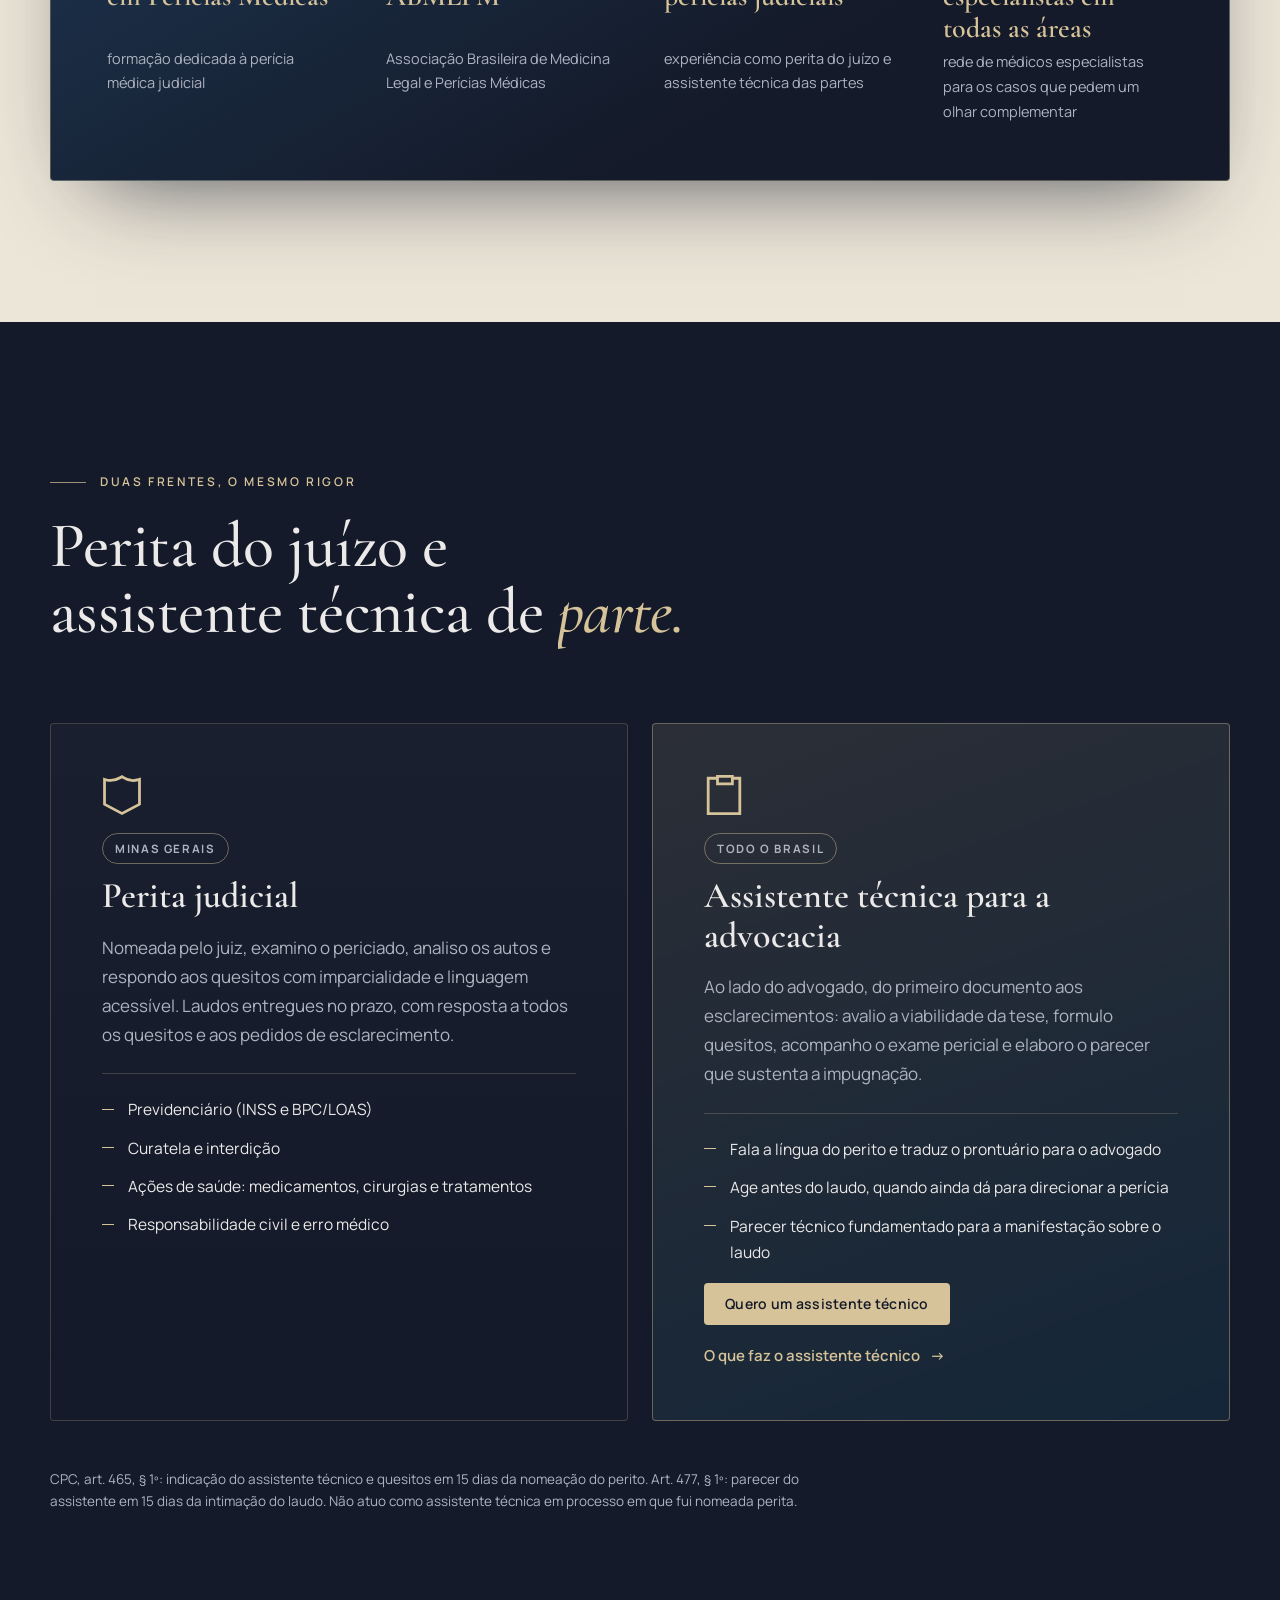
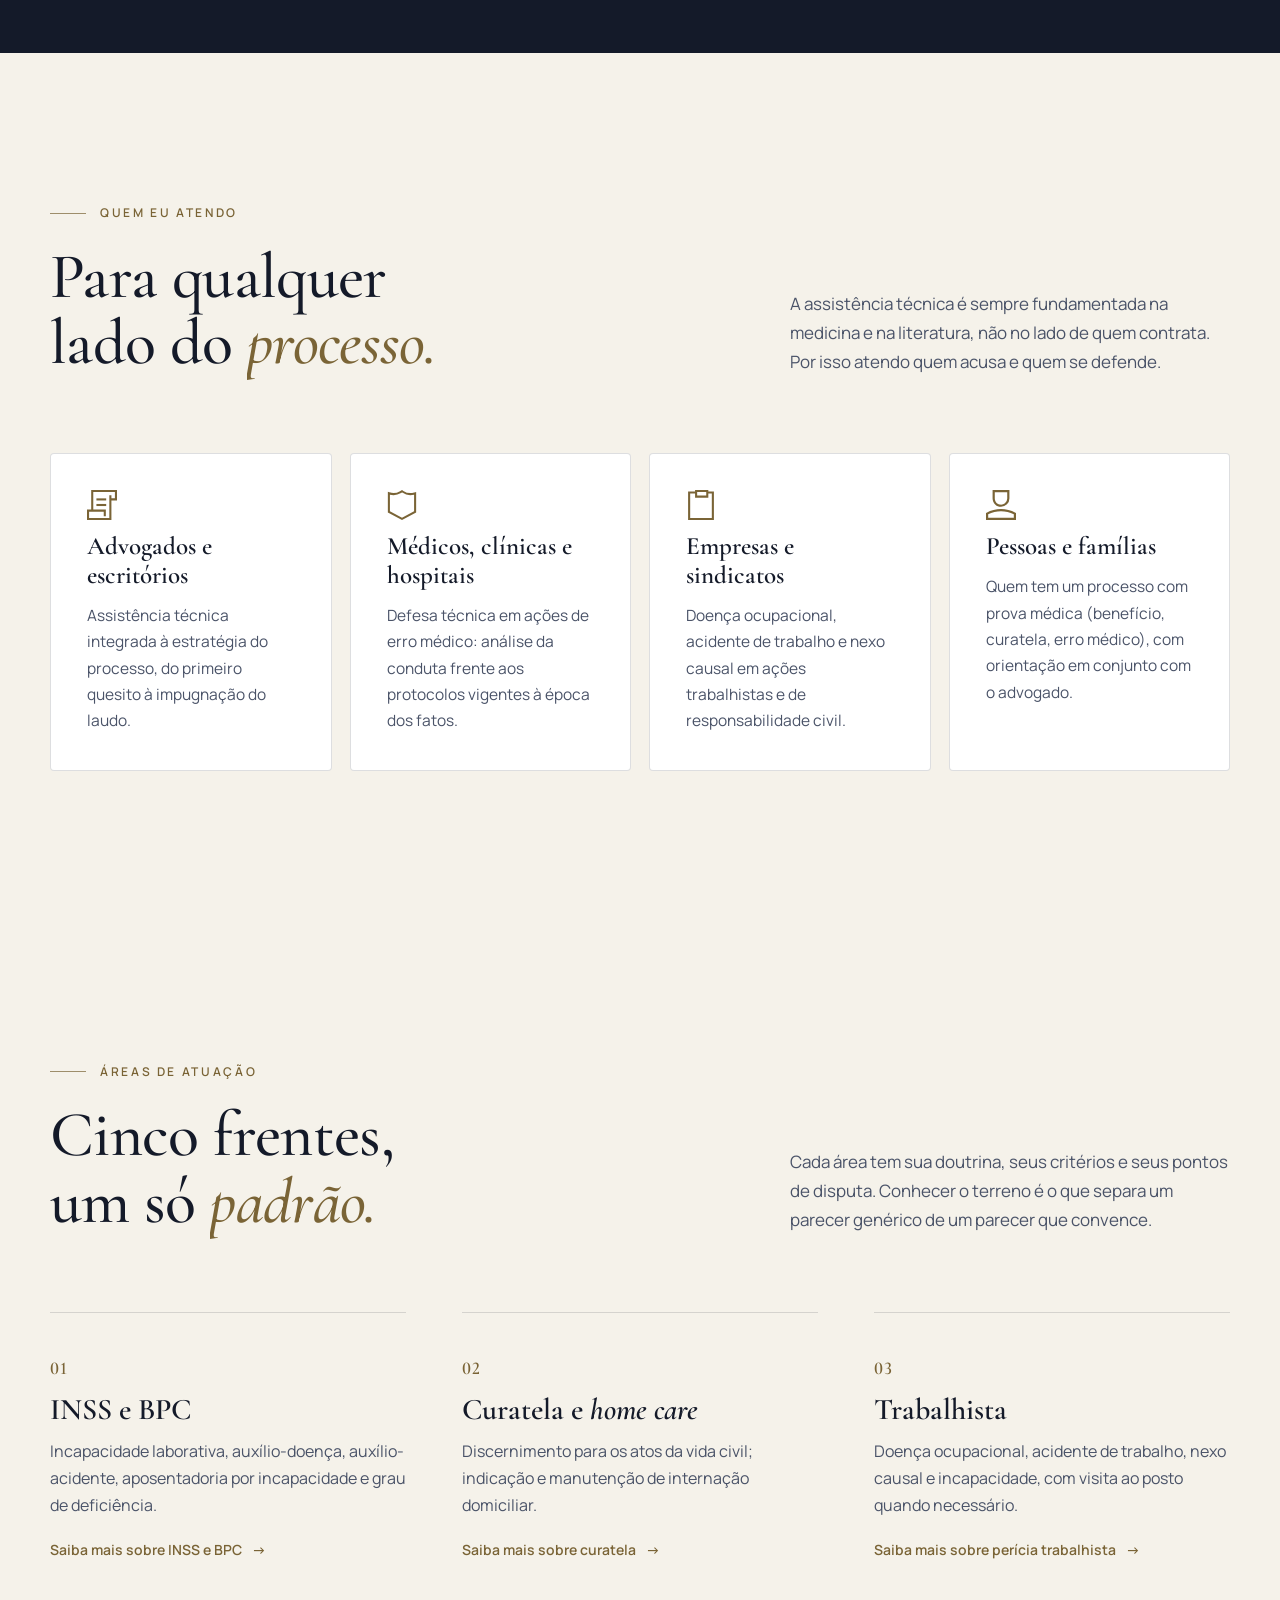
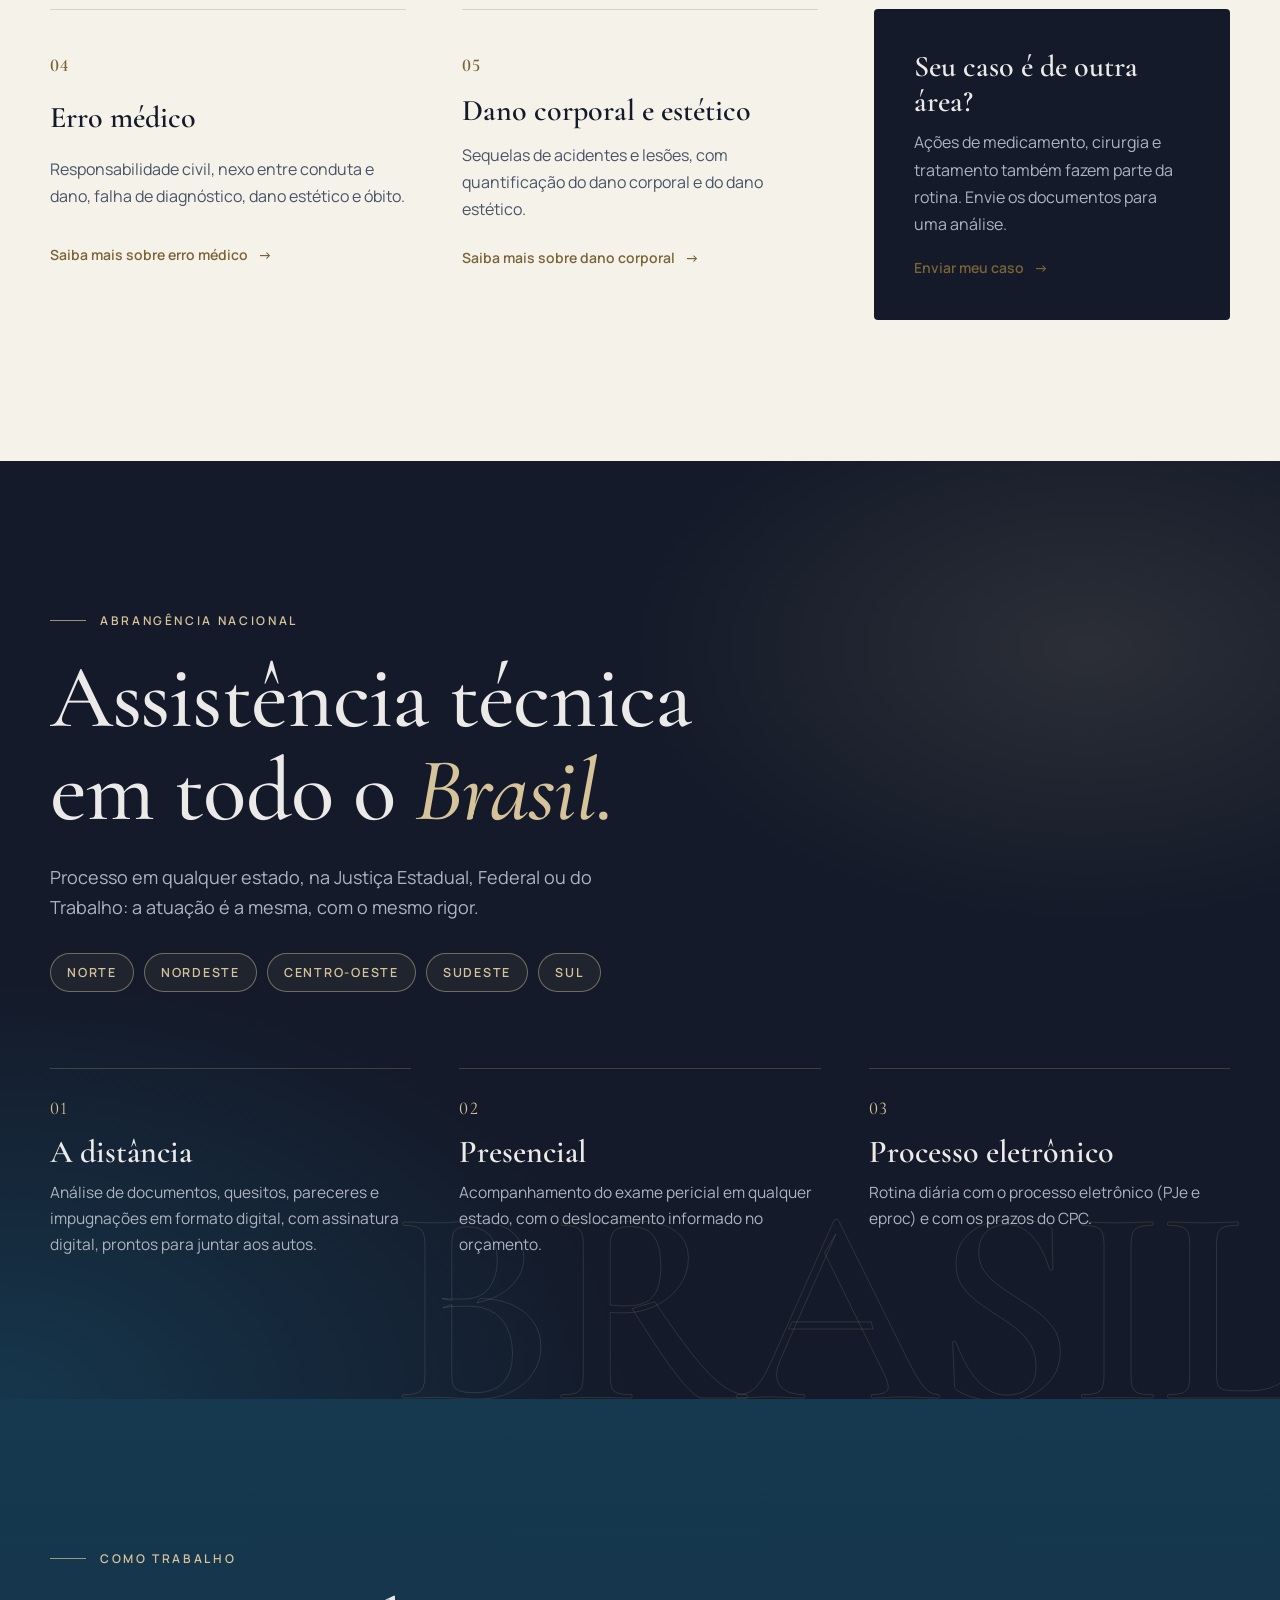
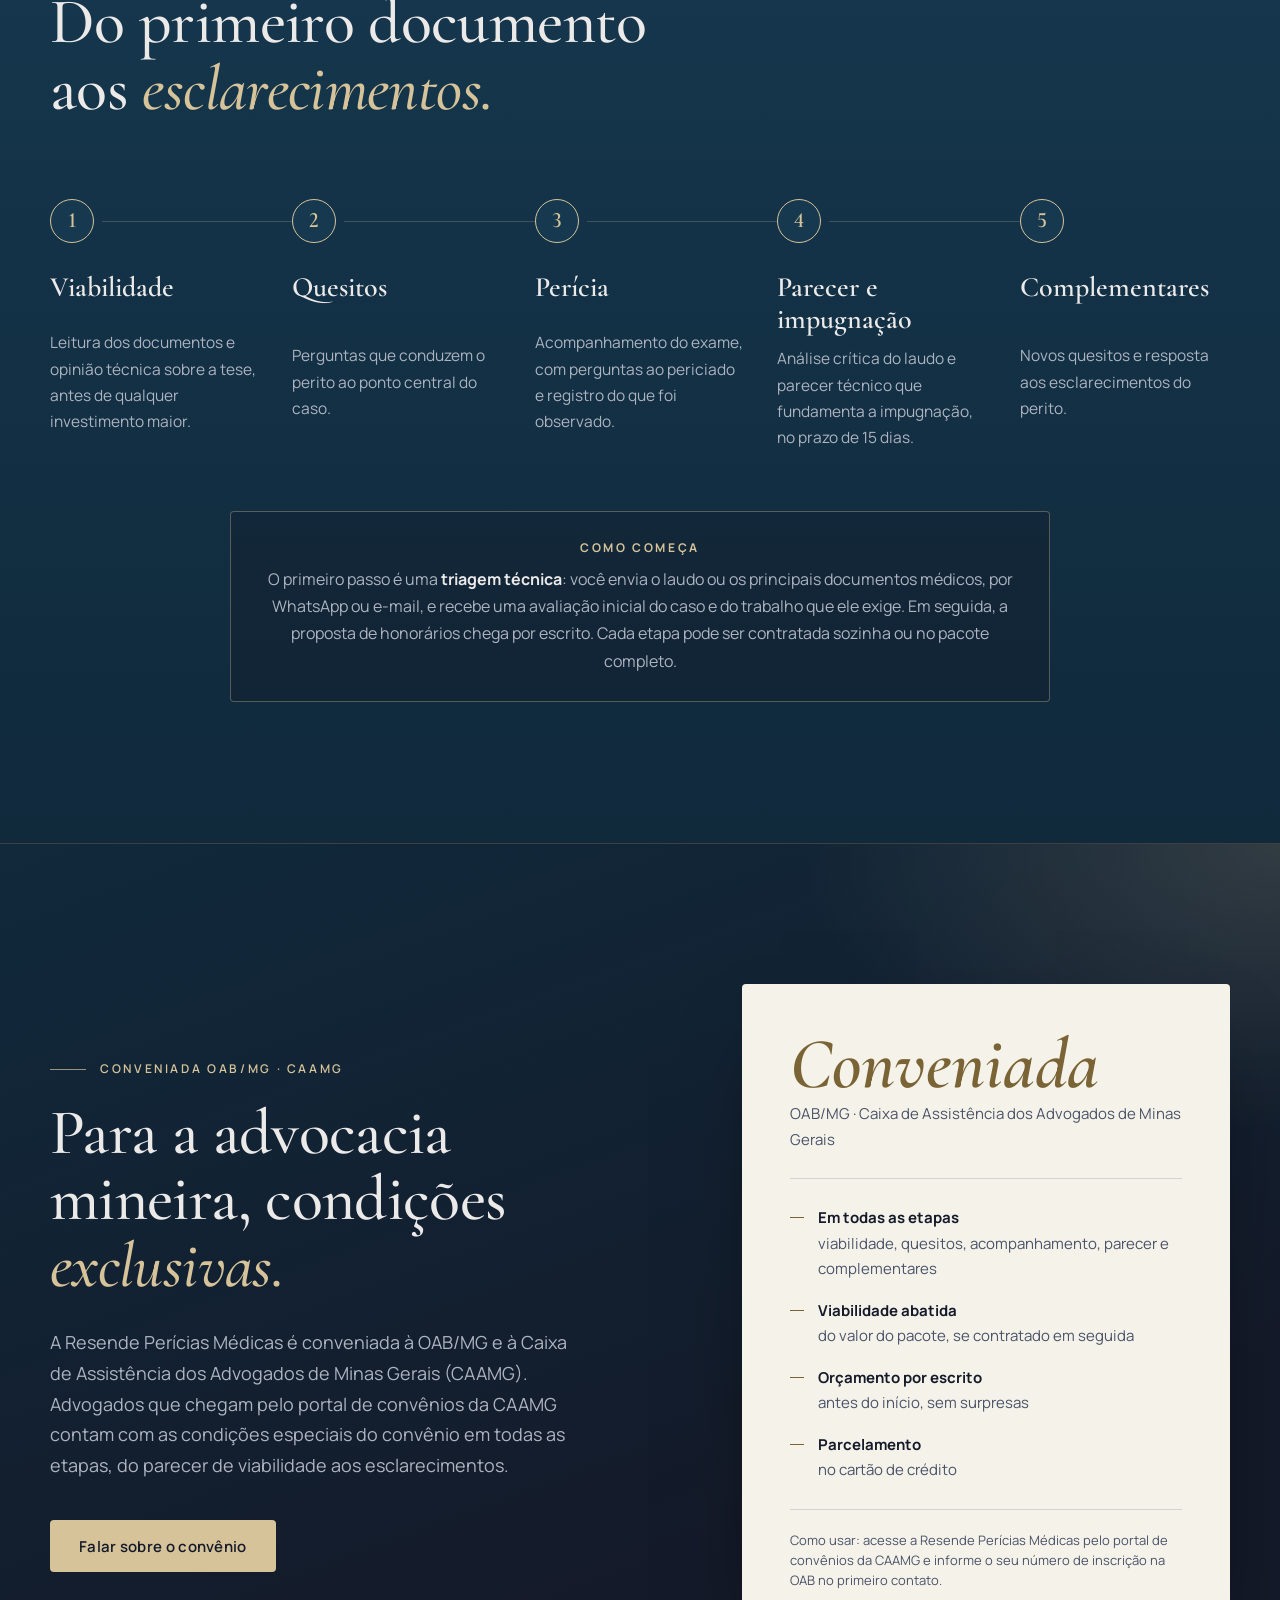
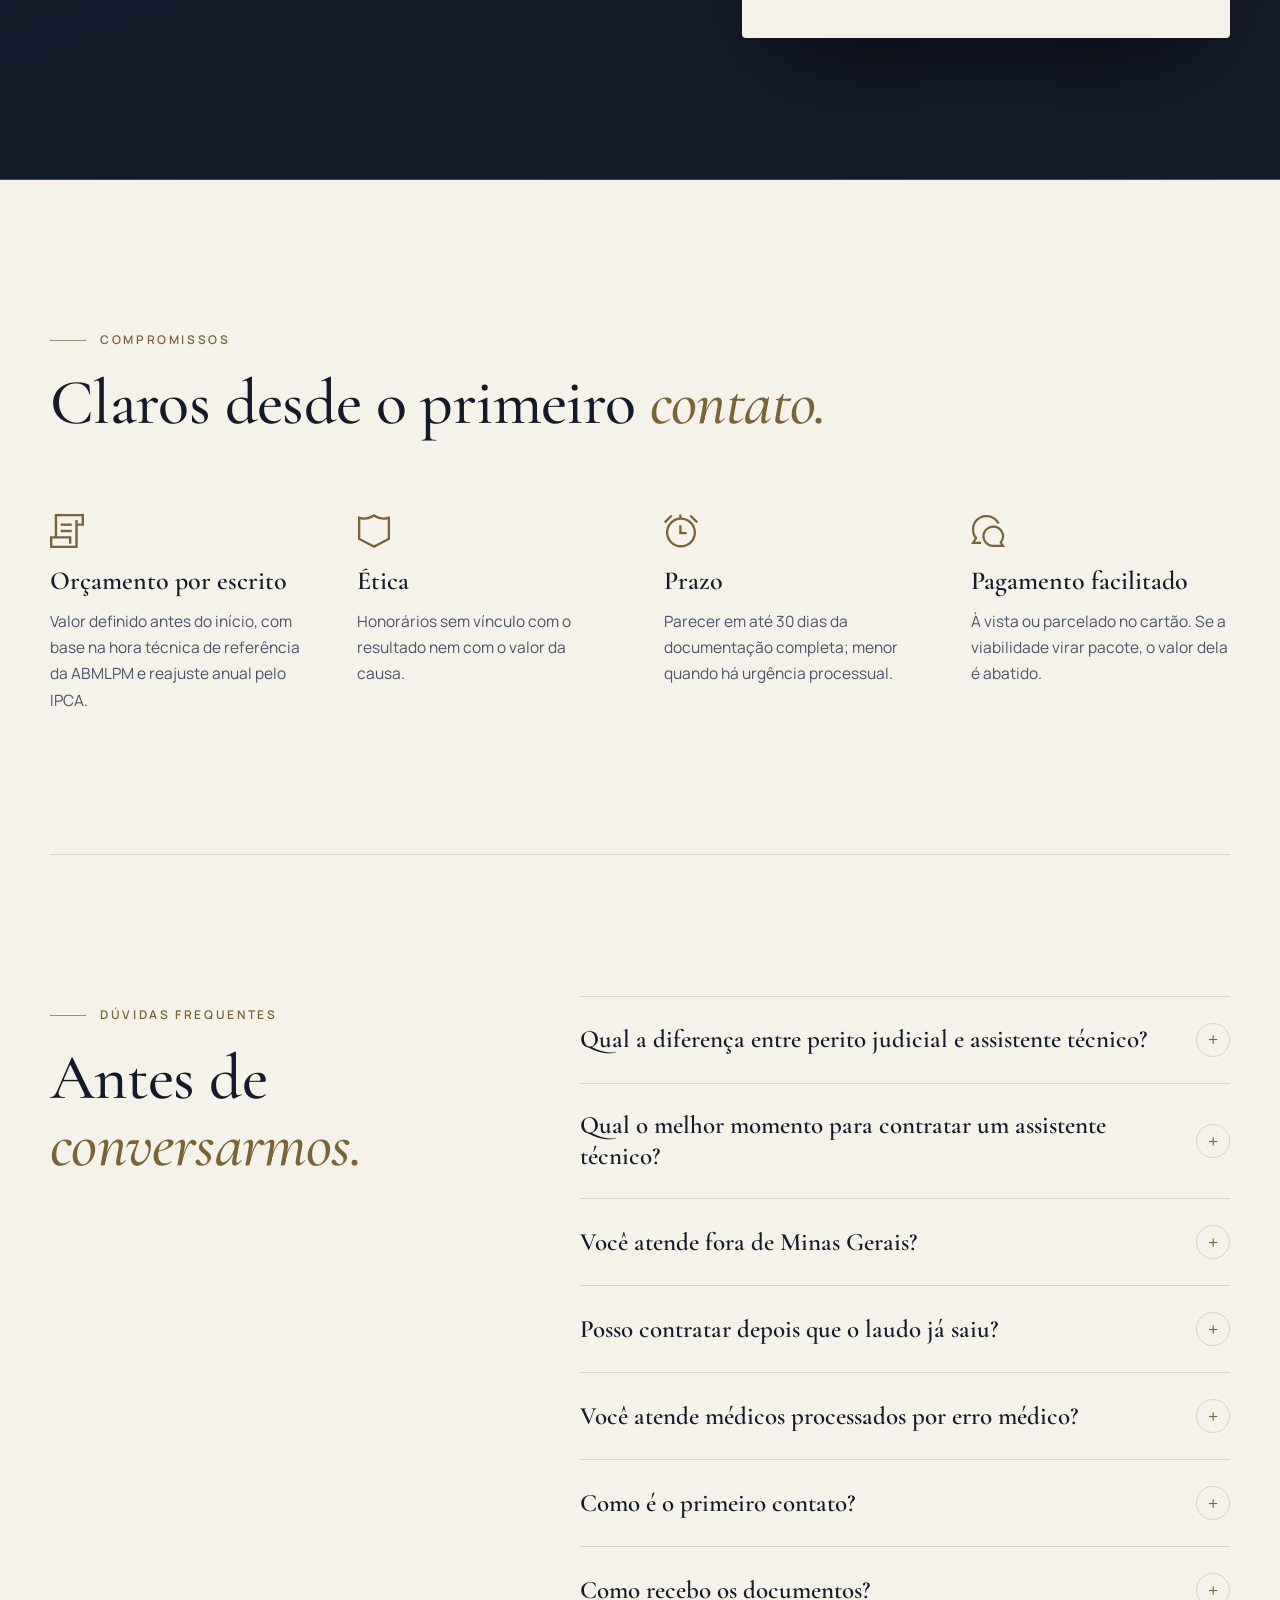
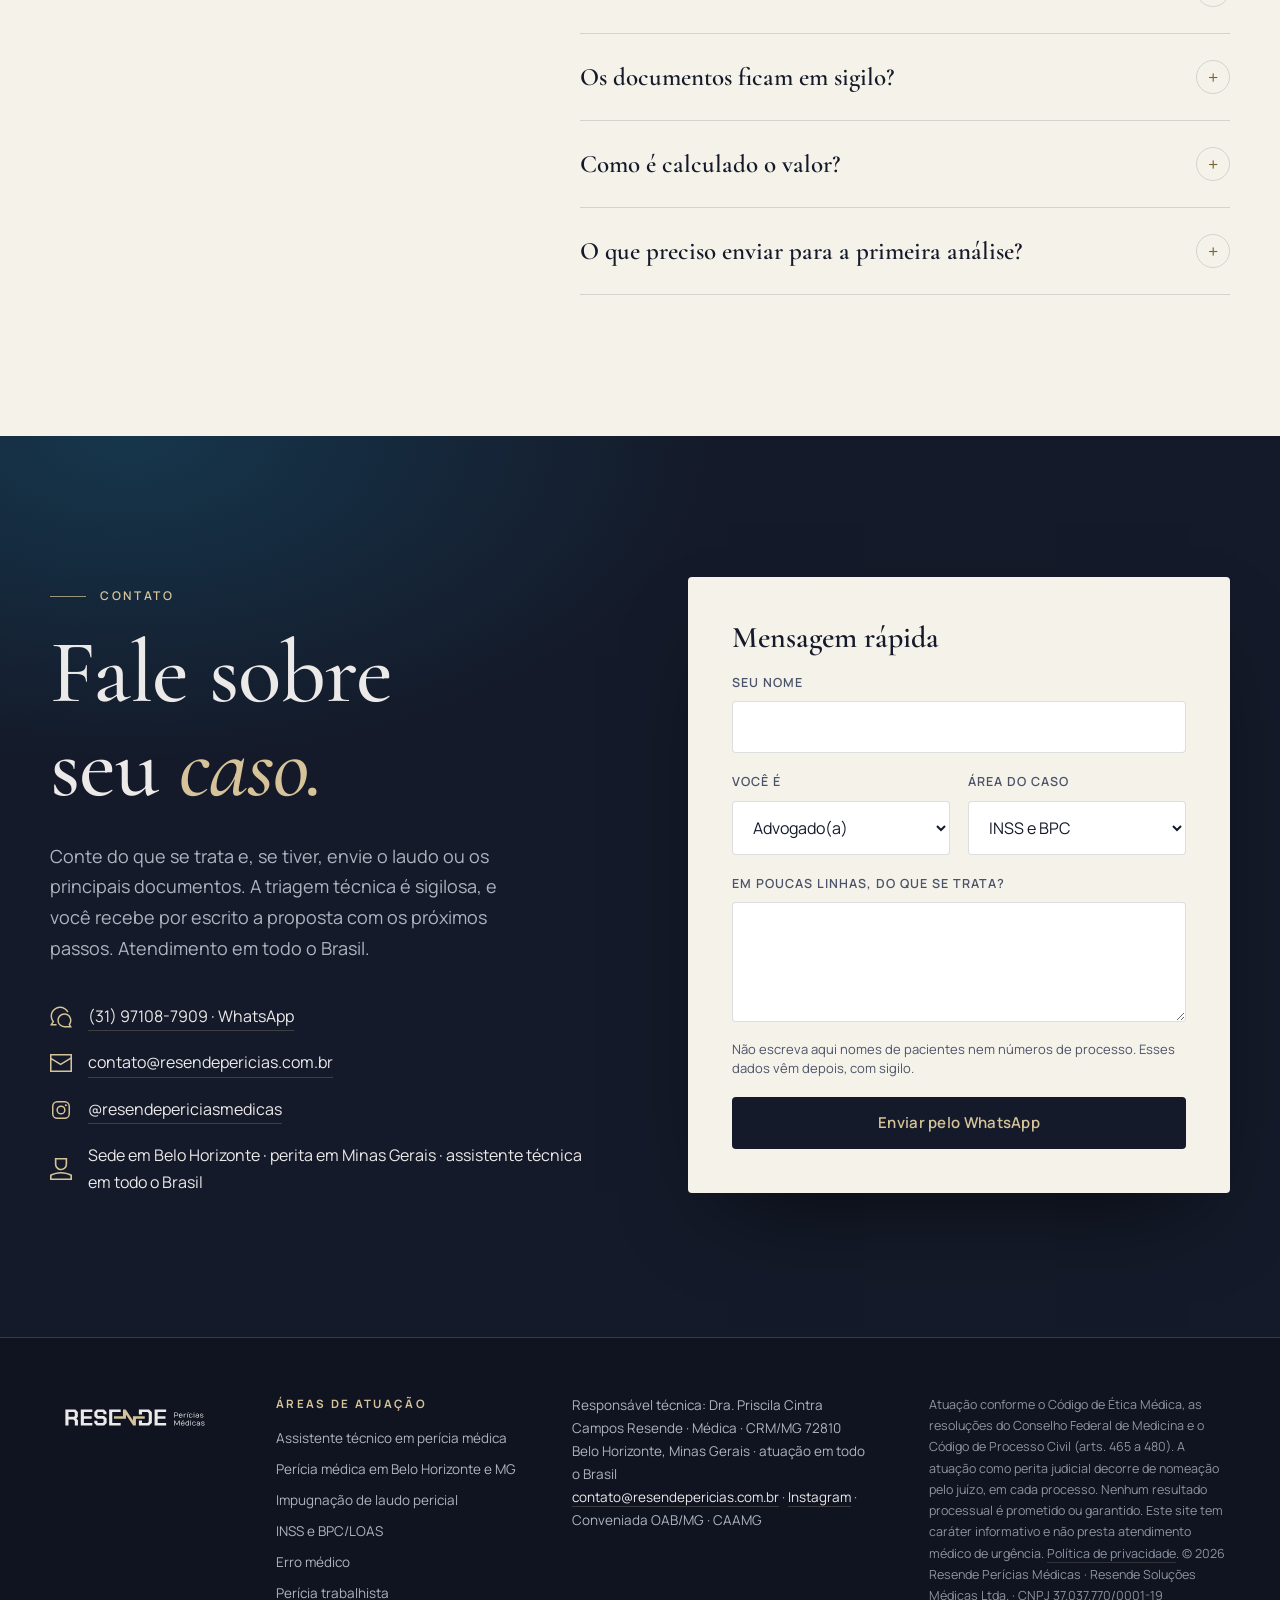
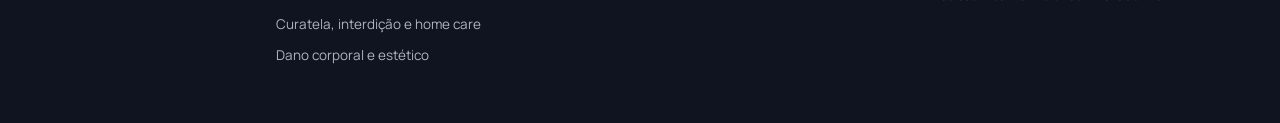
==== commit 4f62b623: "SEO local: Belo Horizonte no título e página de perícia médica em BH e MG Co-Authored-By: Claude Opu" ====
--- a/index.html
+++ b/index.html
@@ -3,8 +3,8 @@
 <head>
   <meta charset="utf-8">
   <meta name="viewport" content="width=device-width, initial-scale=1">
-  <title>Perita Médica Judicial e Assistente Técnico em Perícia Médica | Resende Perícias Médicas</title>
-  <meta name="description" content="Perícia médica judicial em Minas Gerais e assistente técnico em perícia médica em todo o Brasil. INSS e BPC, erro médico, trabalhista, curatela e dano corporal. Dra. Priscila Resende, CRM/MG 72810, Belo Horizonte.">
+  <title>Perícia Médica em Belo Horizonte e Assistente Técnico em Todo o Brasil | Resende Perícias Médicas</title>
+  <meta name="description" content="Perita médica judicial em Belo Horizonte (BH) e Minas Gerais e assistente técnica em perícia médica em todo o Brasil. INSS e BPC, erro médico, trabalhista, curatela, impugnação de laudo. Dra. Priscila Resende, CRM/MG 72810.">
   <meta name="theme-color" content="#141A29">
   <link rel="canonical" href="https://resendepericias.com.br/">
 
@@ -205,6 +205,7 @@
           <button class="topo__abrir" type="button" aria-haspopup="true">Áreas</button>
           <div class="topo__painel">
             <a href="/assistente-tecnico-pericia-medica/">Assistente técnico em perícia médica</a>
+            <a href="/pericia-medica-belo-horizonte/">Perícia médica em Belo Horizonte e MG</a>
             <a href="/impugnacao-laudo-pericial/">Impugnação de laudo pericial</a>
             <a href="/pericia-inss-bpc/">INSS e BPC/LOAS</a>
             <a href="/pericia-erro-medico/">Erro médico</a>
@@ -227,6 +228,7 @@
       <!-- MENU-MOVEL-AREAS --><p class="menu-movel__titulo">Áreas</p>
       <div class="menu-movel__areas">
         <a href="/assistente-tecnico-pericia-medica/">Assistente técnico em perícia médica</a>
+        <a href="/pericia-medica-belo-horizonte/">Perícia médica em Belo Horizonte e MG</a>
         <a href="/impugnacao-laudo-pericial/">Impugnação de laudo pericial</a>
         <a href="/pericia-inss-bpc/">INSS e BPC/LOAS</a>
         <a href="/pericia-erro-medico/">Erro médico</a>
@@ -325,7 +327,7 @@
             Sou a Dra. Priscila Cintra Campos Resende, médica formada pela Universidade Federal de Ouro Preto,
             com duas pós-graduações em Perícias Médicas, membro da Associação Brasileira de Medicina Legal e Perícias
             Médicas (ABMLPM) e fundadora da Resende Perícias Médicas.
-            Atuo como perita nomeada pelo juízo em comarcas da capital e do interior de Minas Gerais,
+            Com sede em Belo Horizonte, atuo como perita nomeada pelo juízo em comarcas da capital e do interior de Minas Gerais,
             e como assistente técnica de parte em processos de todo o Brasil.
           </p>
           <p class="revelar">
@@ -798,6 +800,7 @@
         <p>Áreas de atuação</p>
         <ul>
           <li><a href="/assistente-tecnico-pericia-medica/">Assistente técnico em perícia médica</a></li>
+          <li><a href="/pericia-medica-belo-horizonte/">Perícia médica em Belo Horizonte e MG</a></li>
           <li><a href="/impugnacao-laudo-pericial/">Impugnação de laudo pericial</a></li>
           <li><a href="/pericia-inss-bpc/">INSS e BPC/LOAS</a></li>
           <li><a href="/pericia-erro-medico/">Erro médico</a></li>
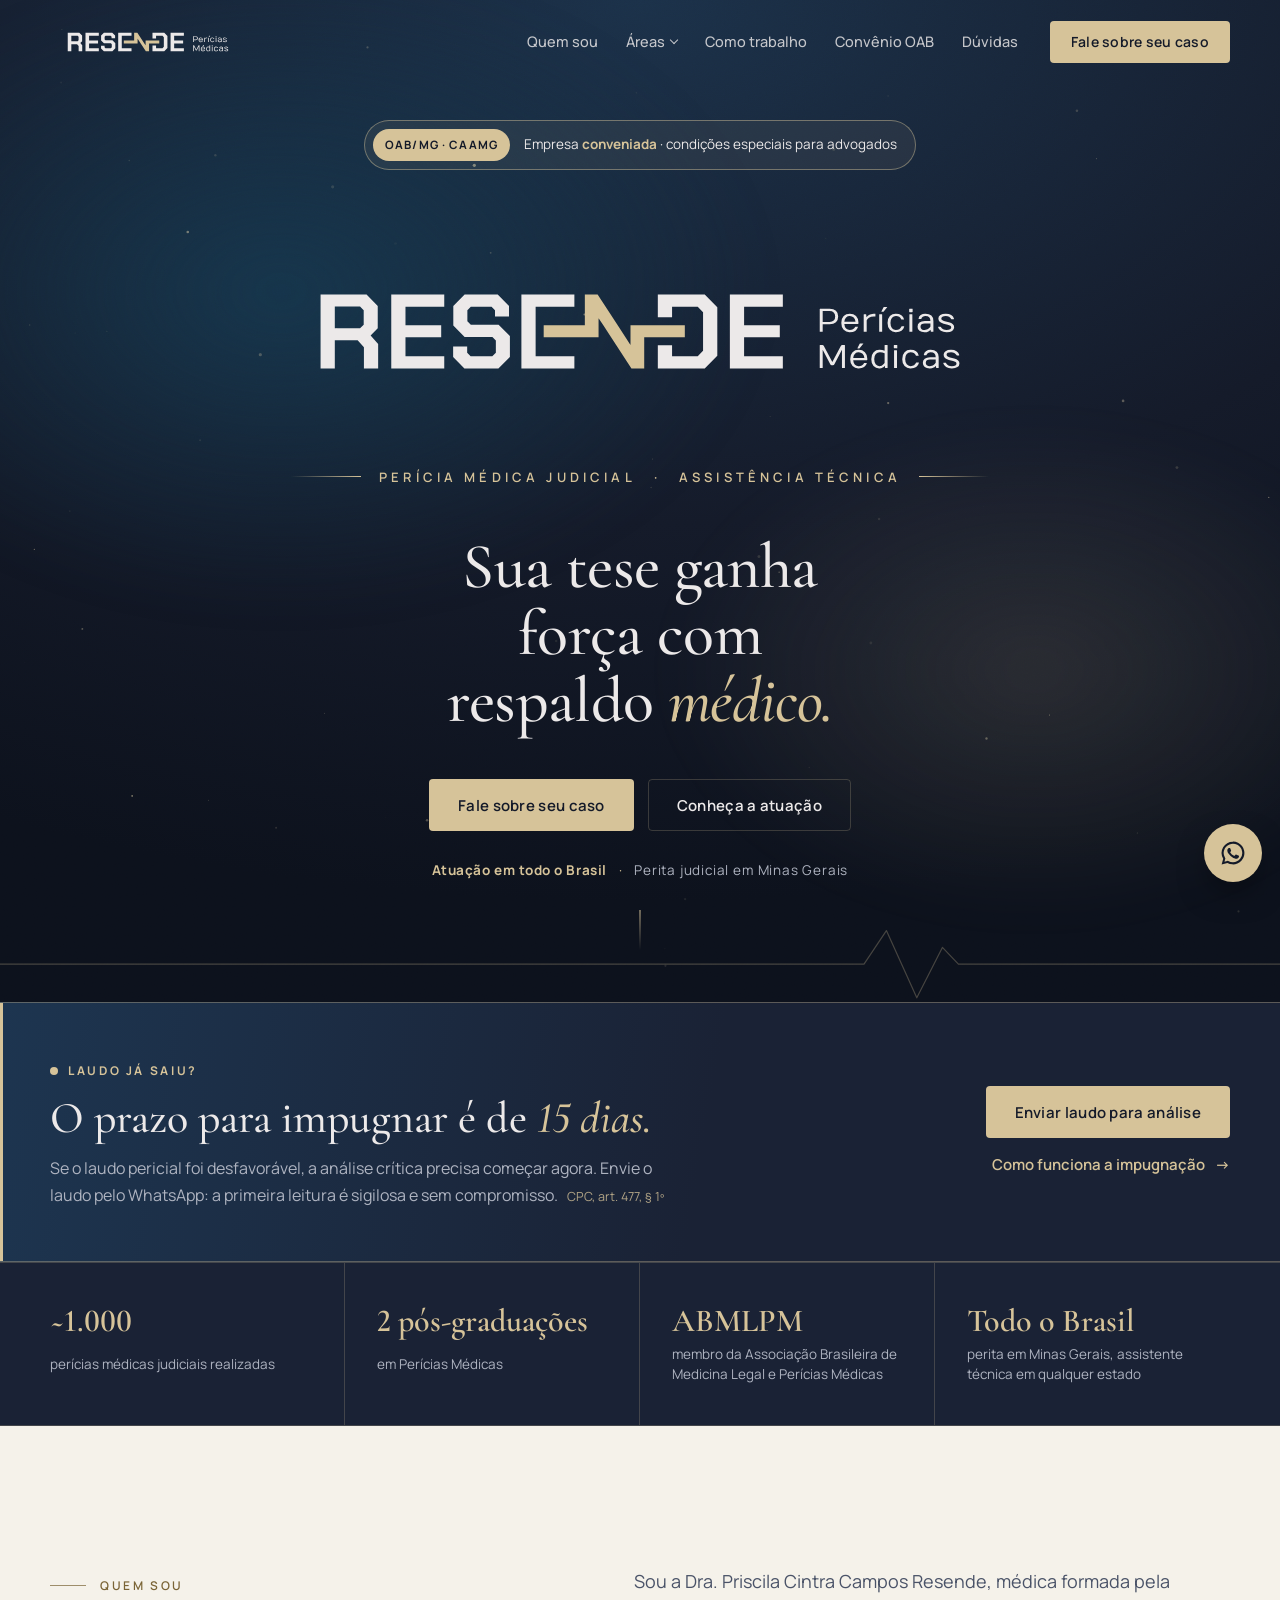
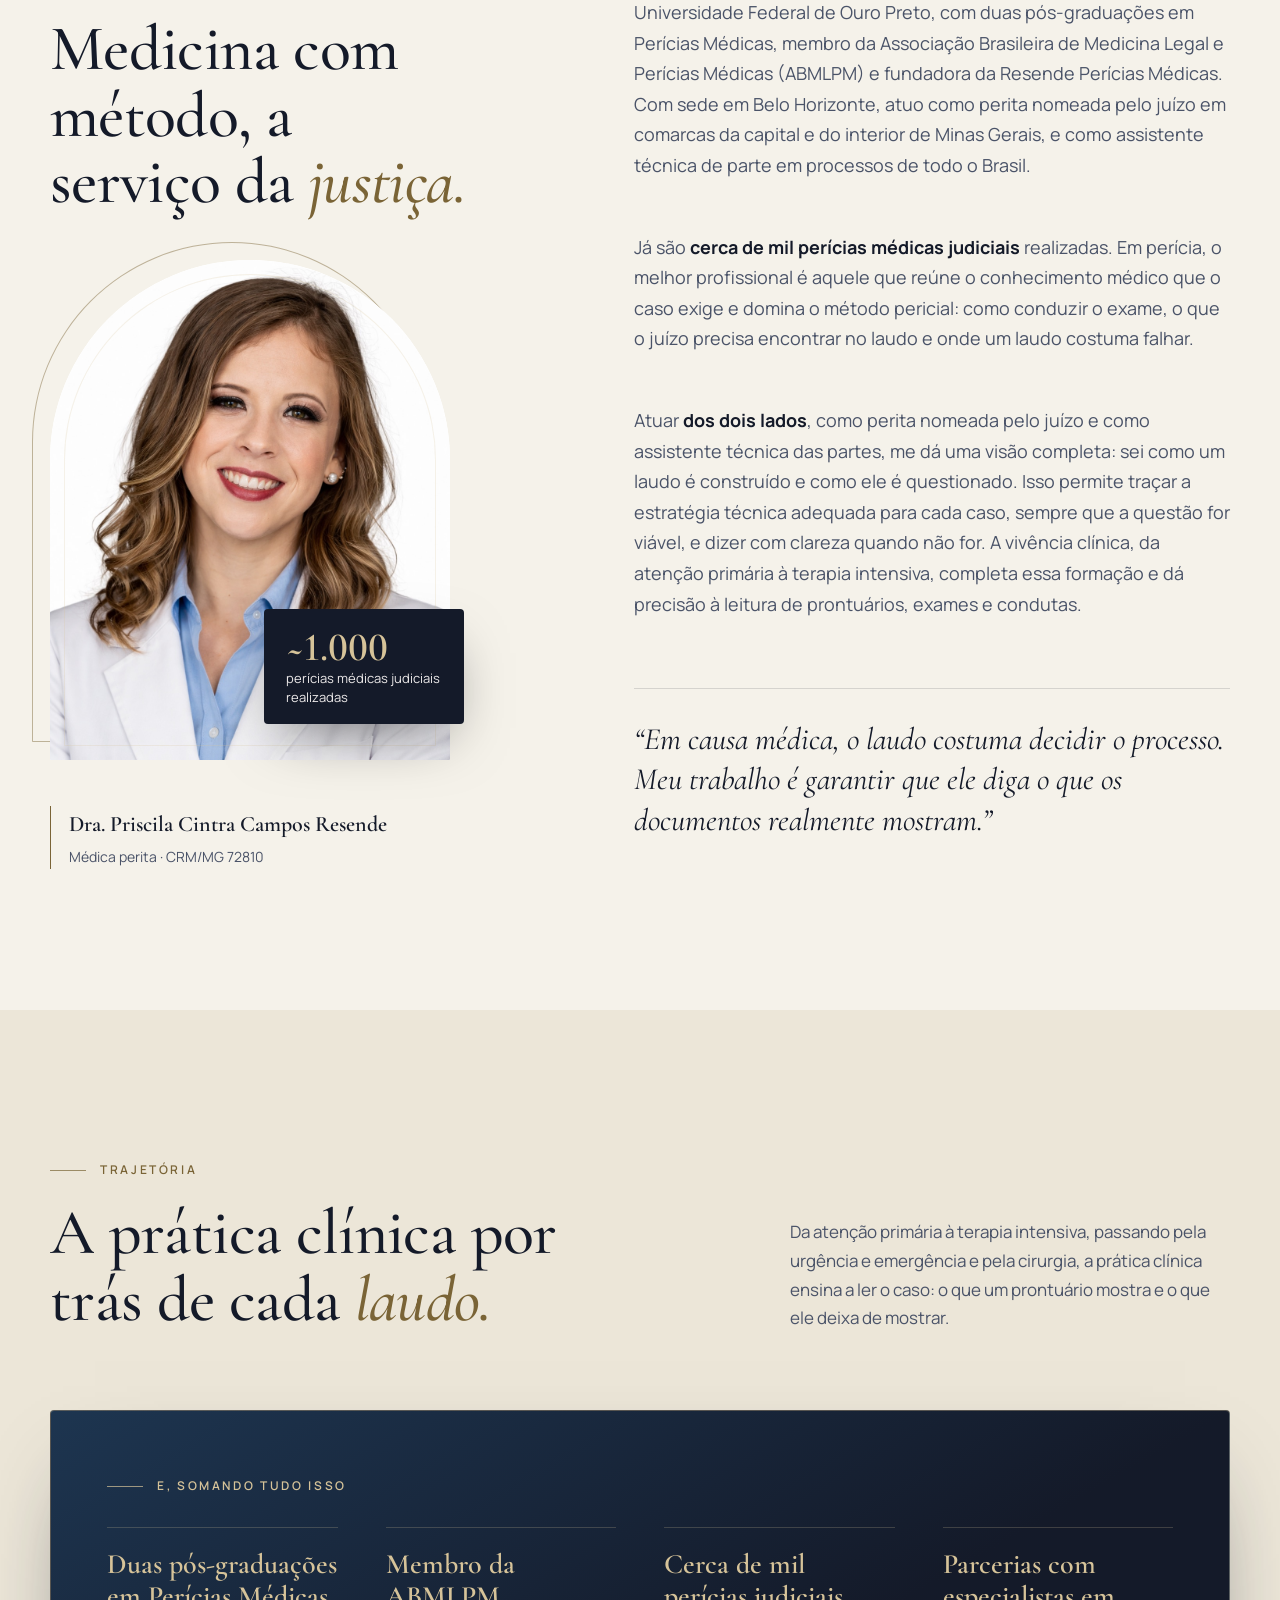
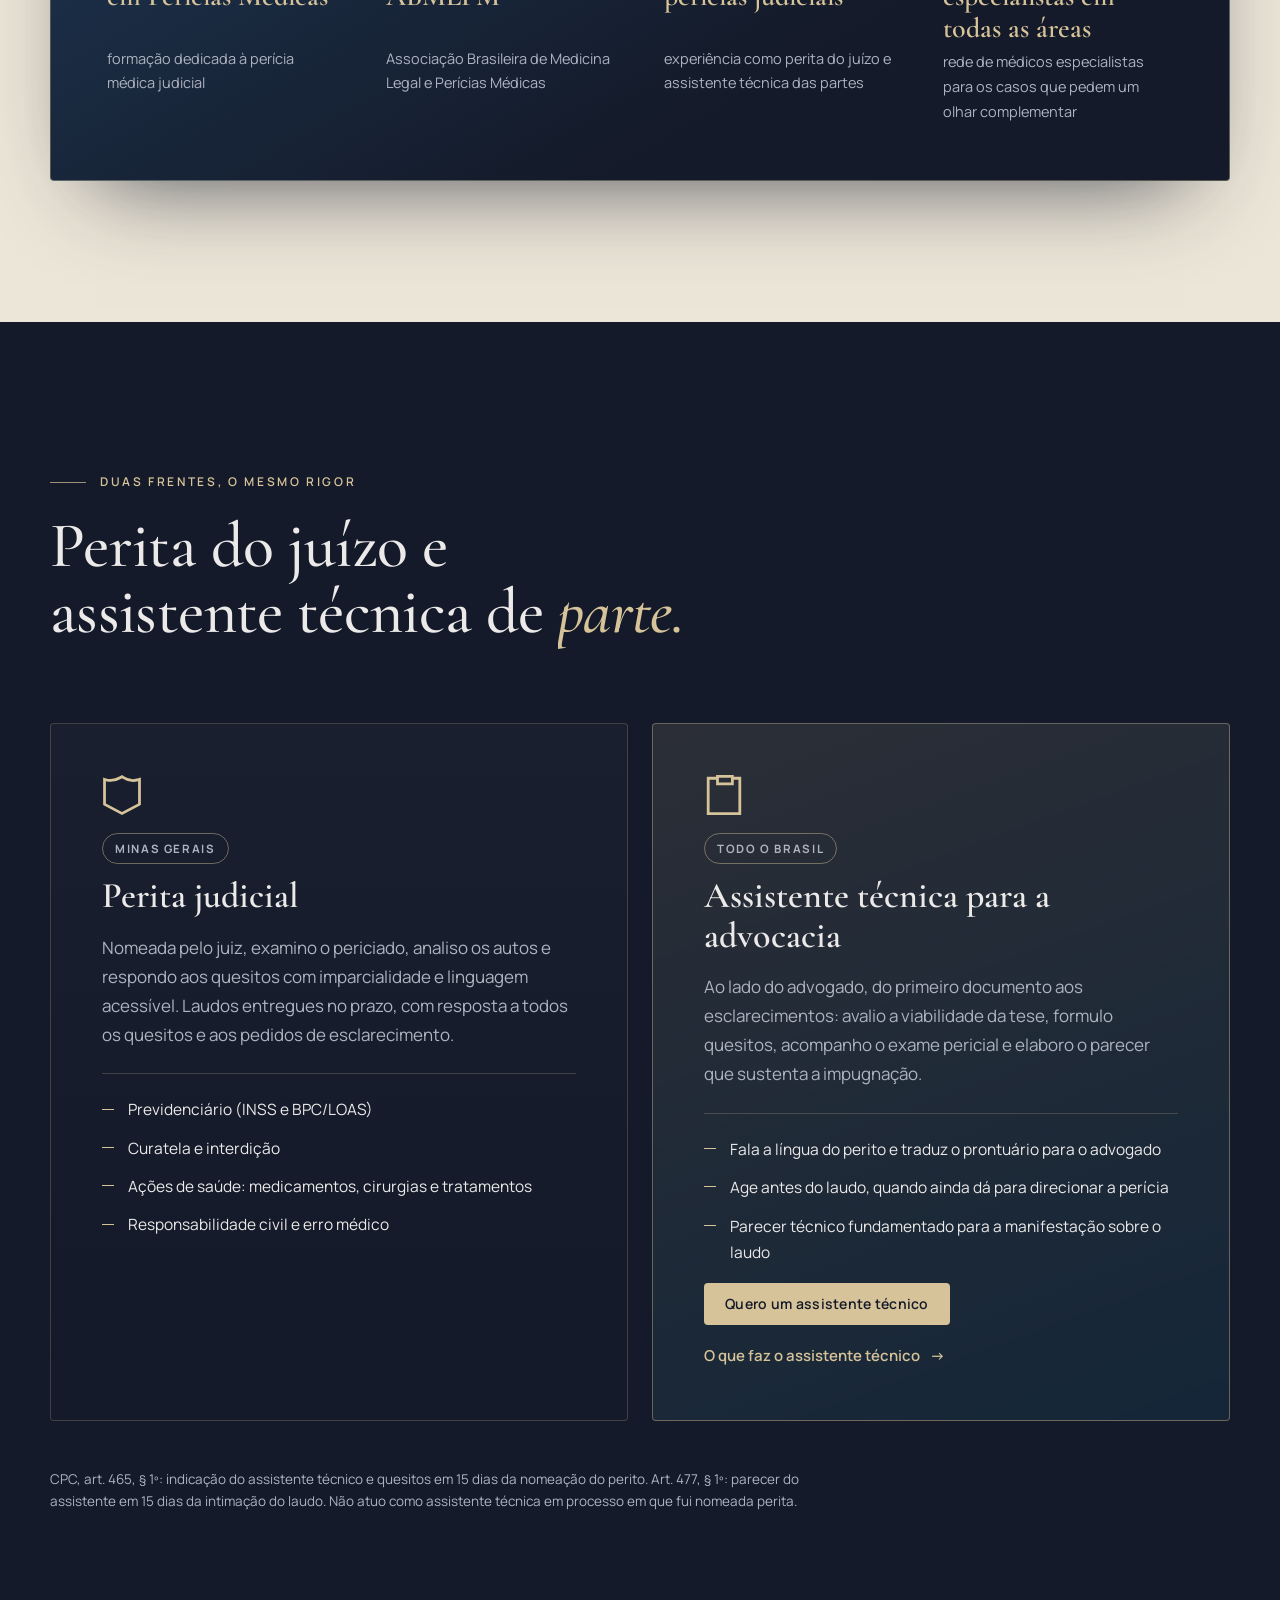
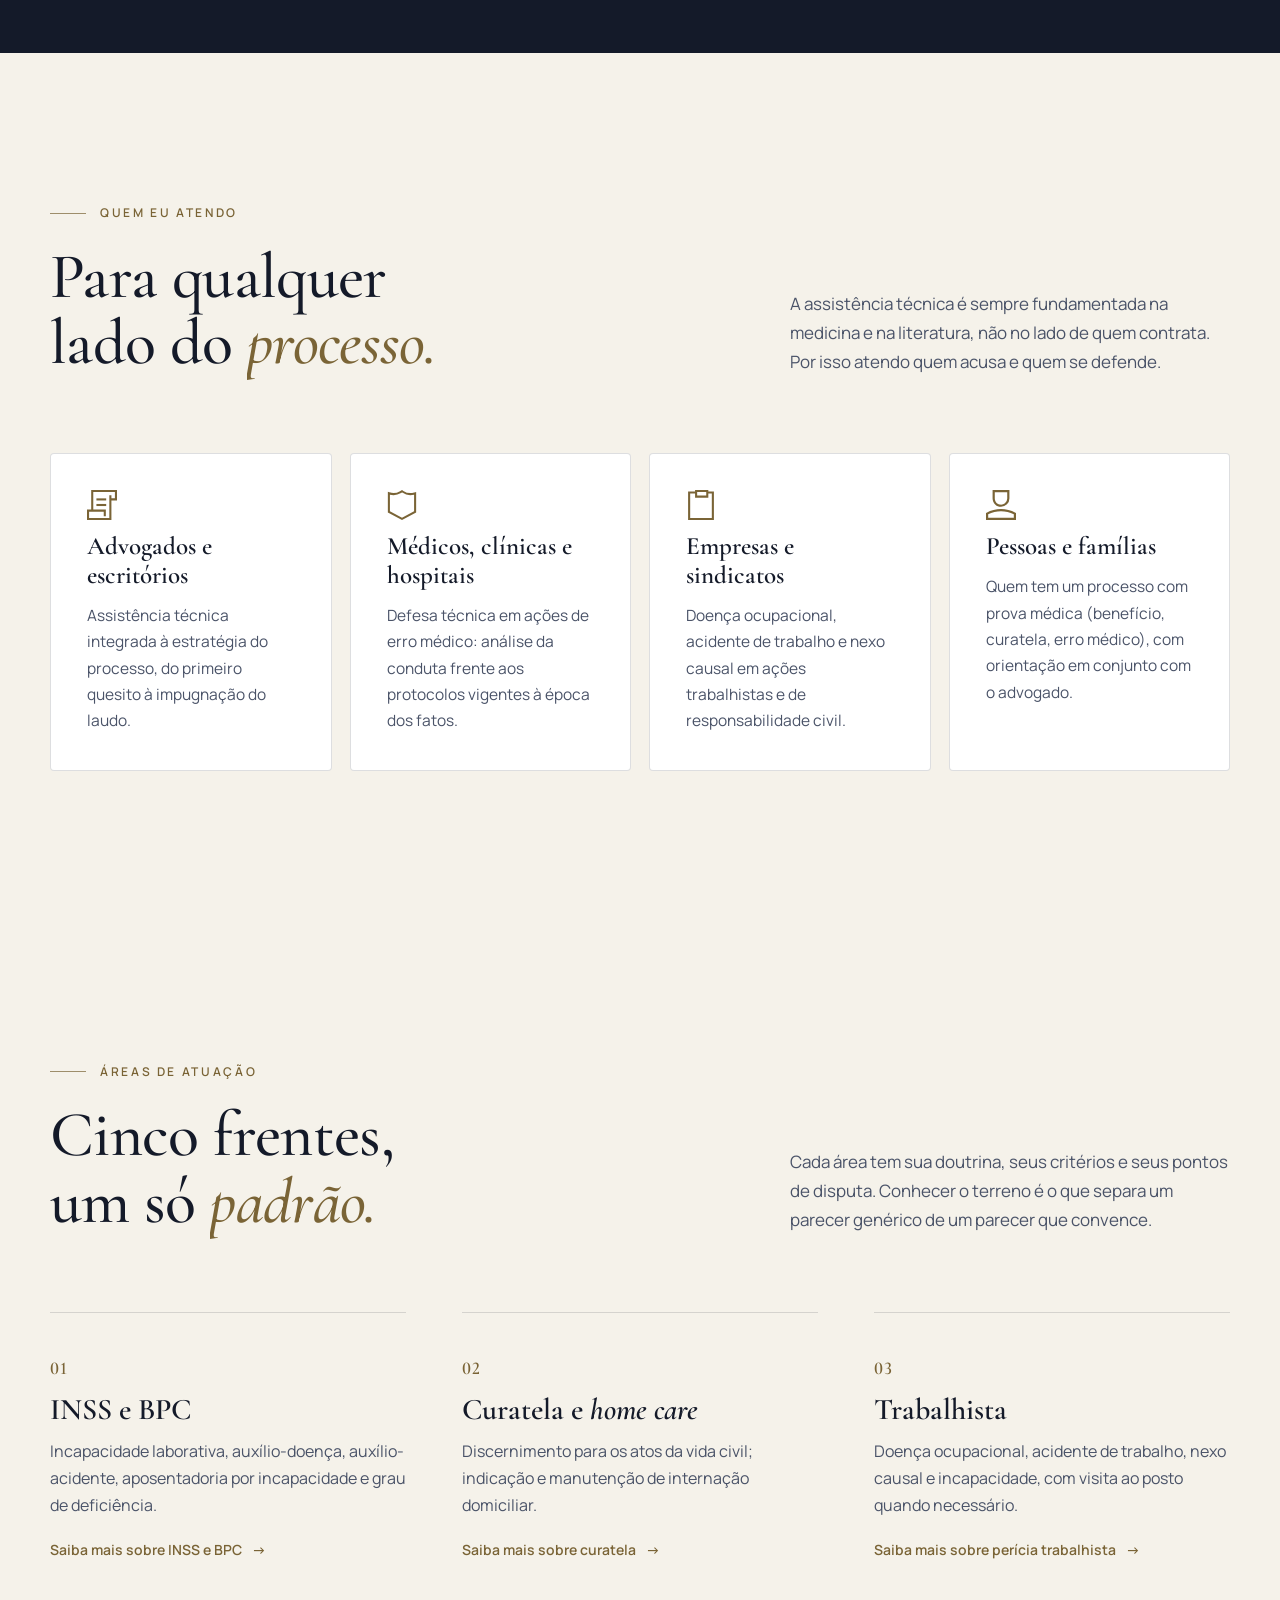
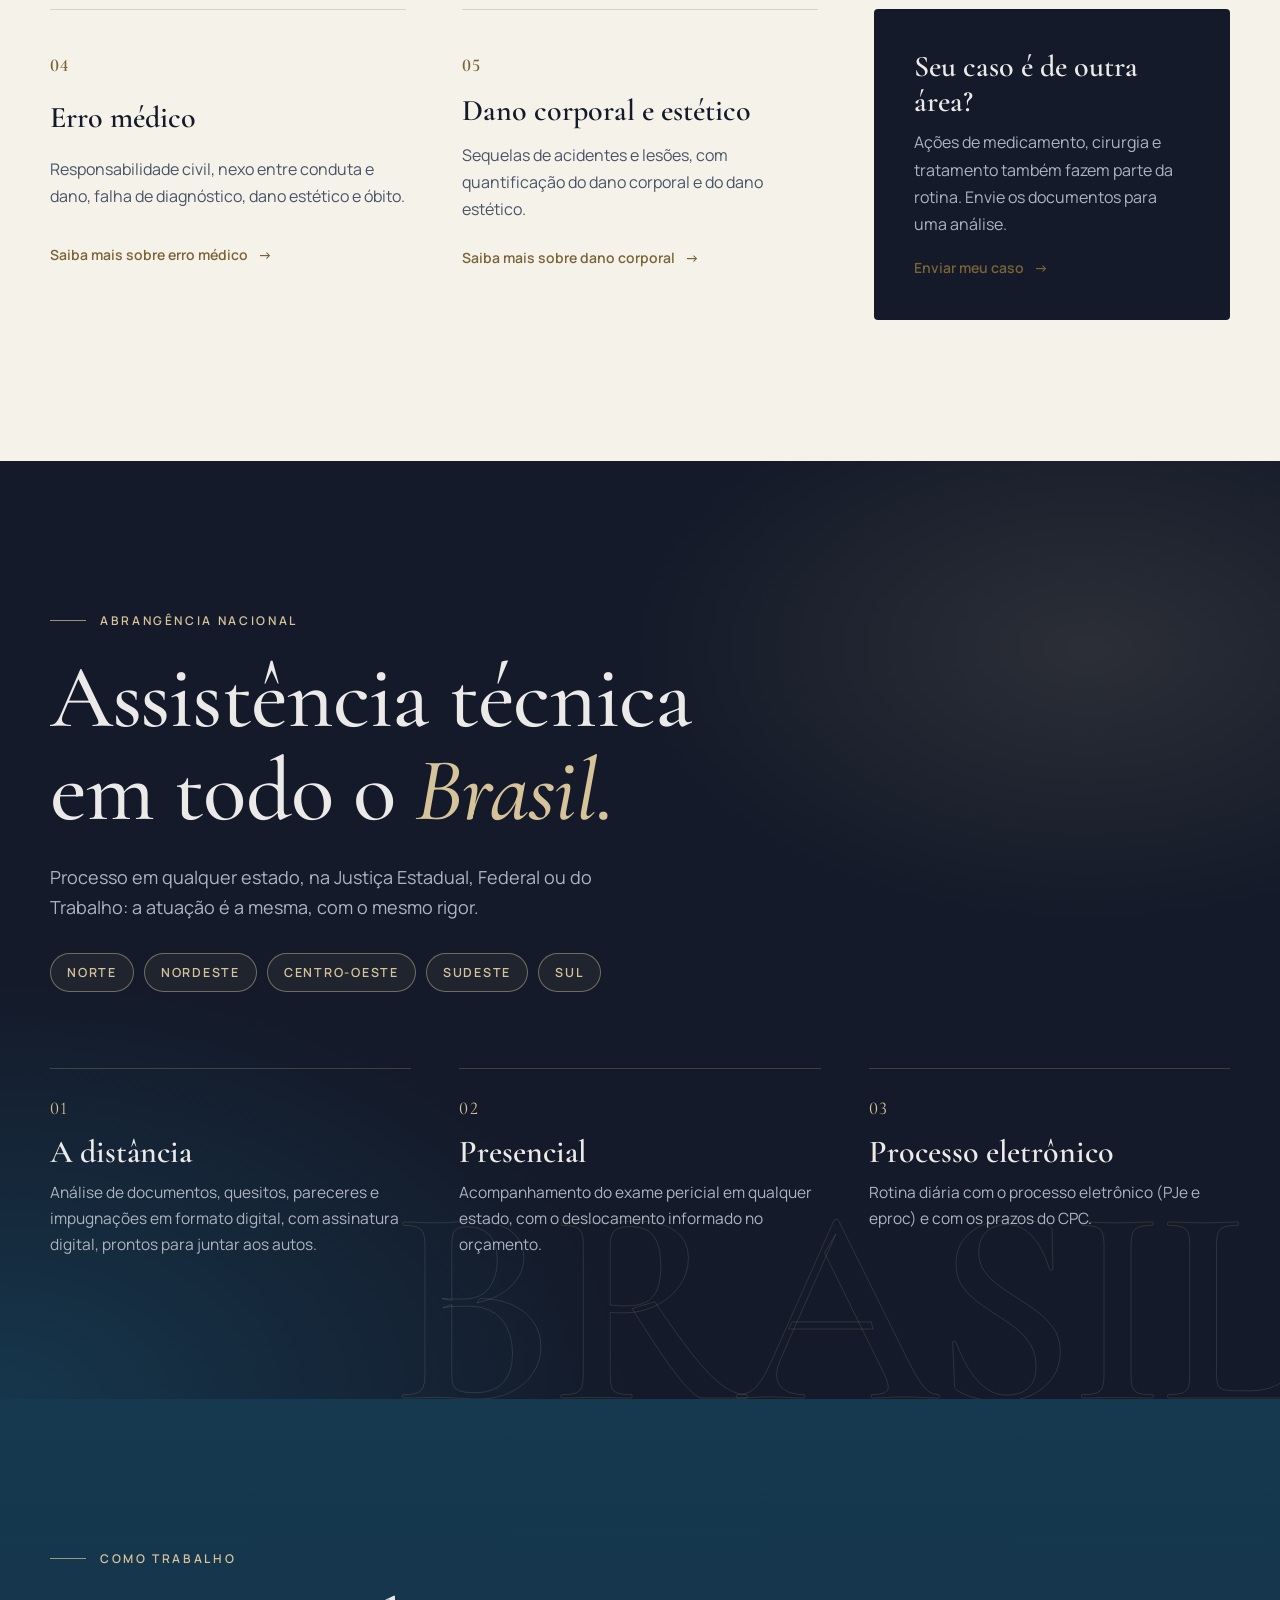
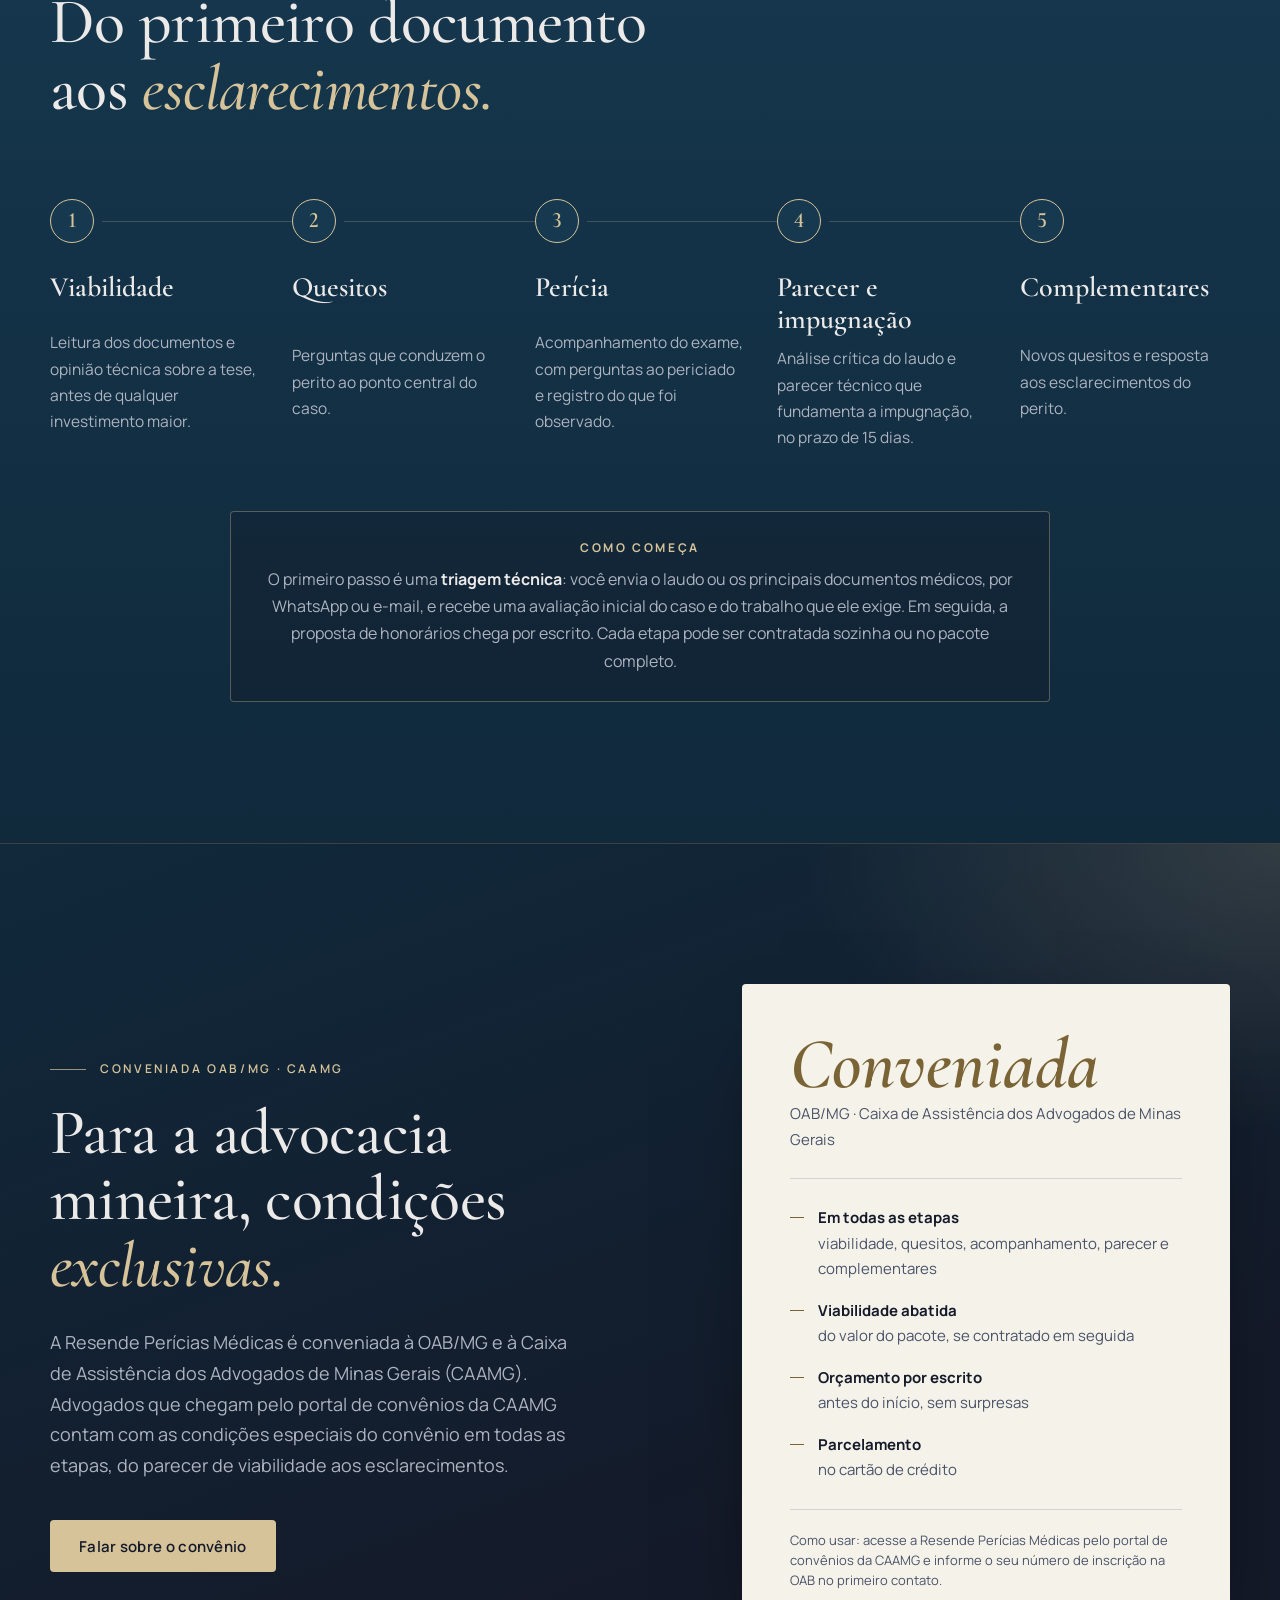
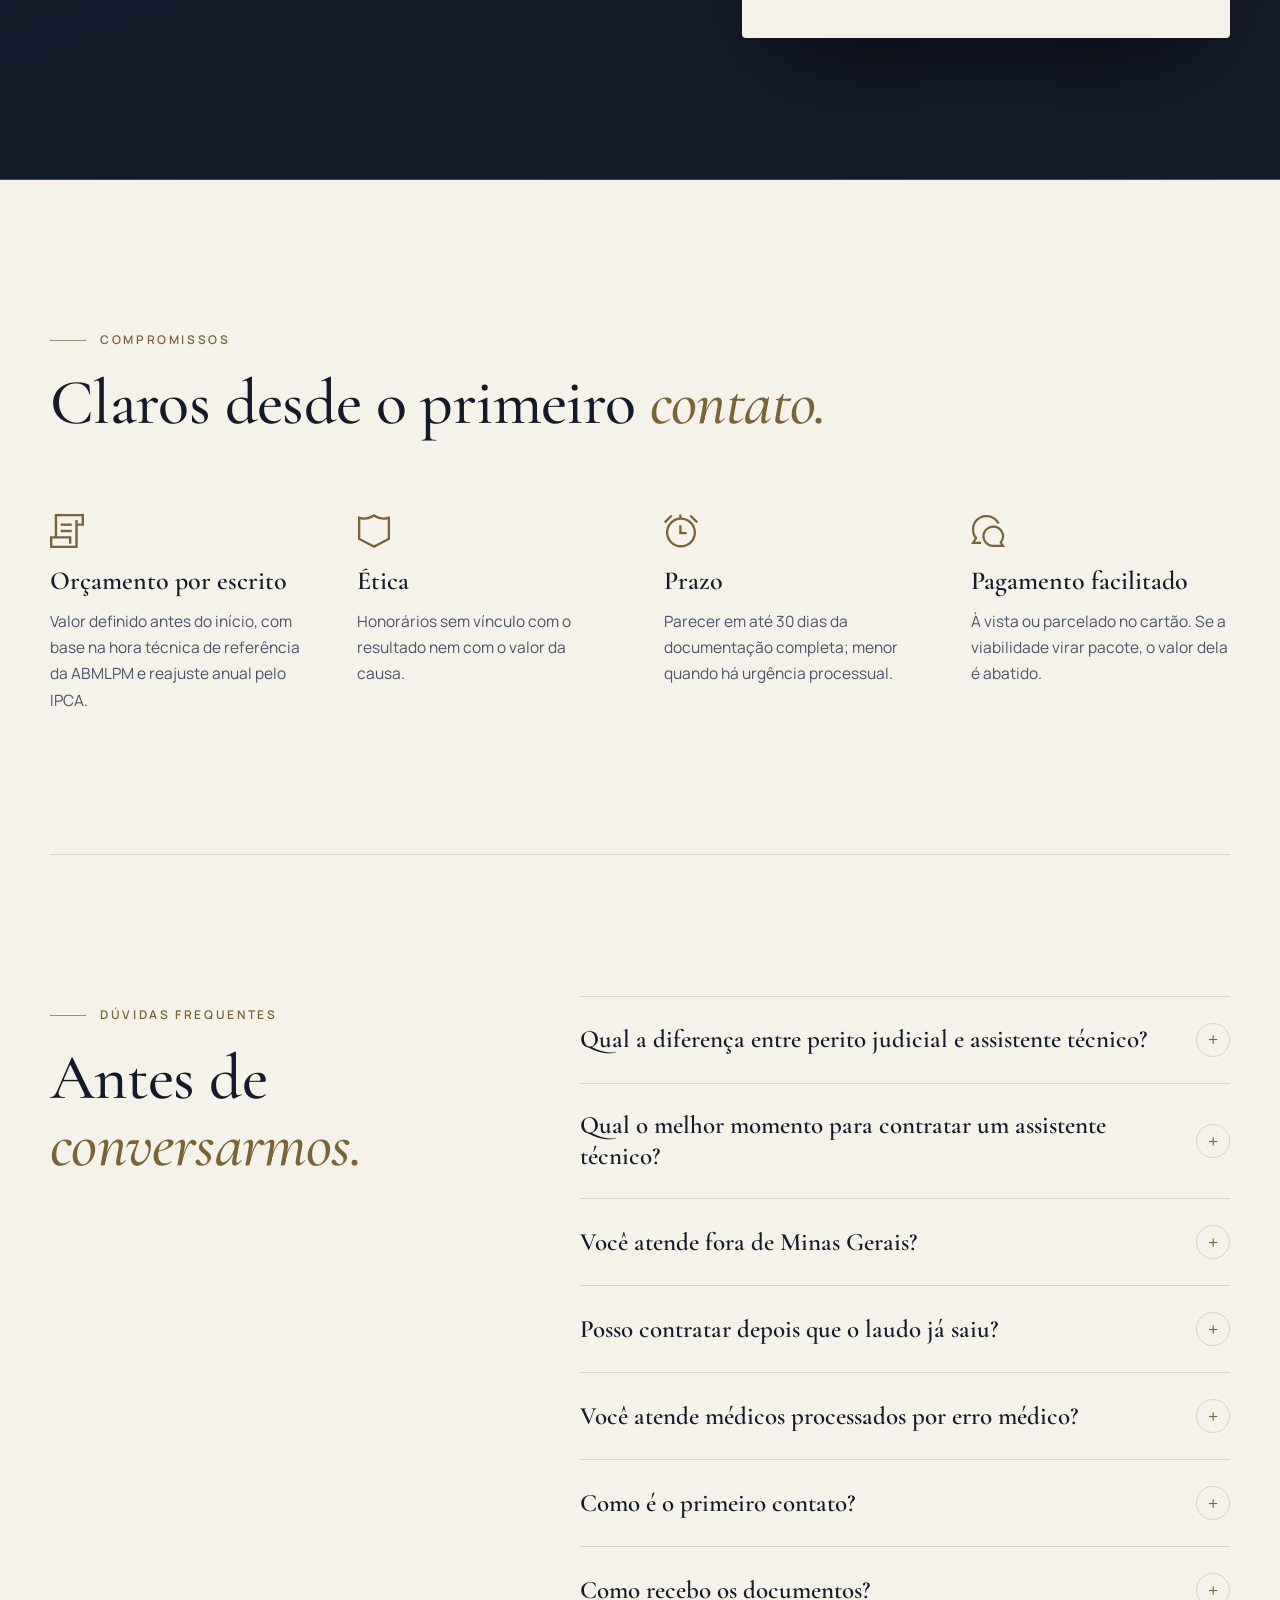
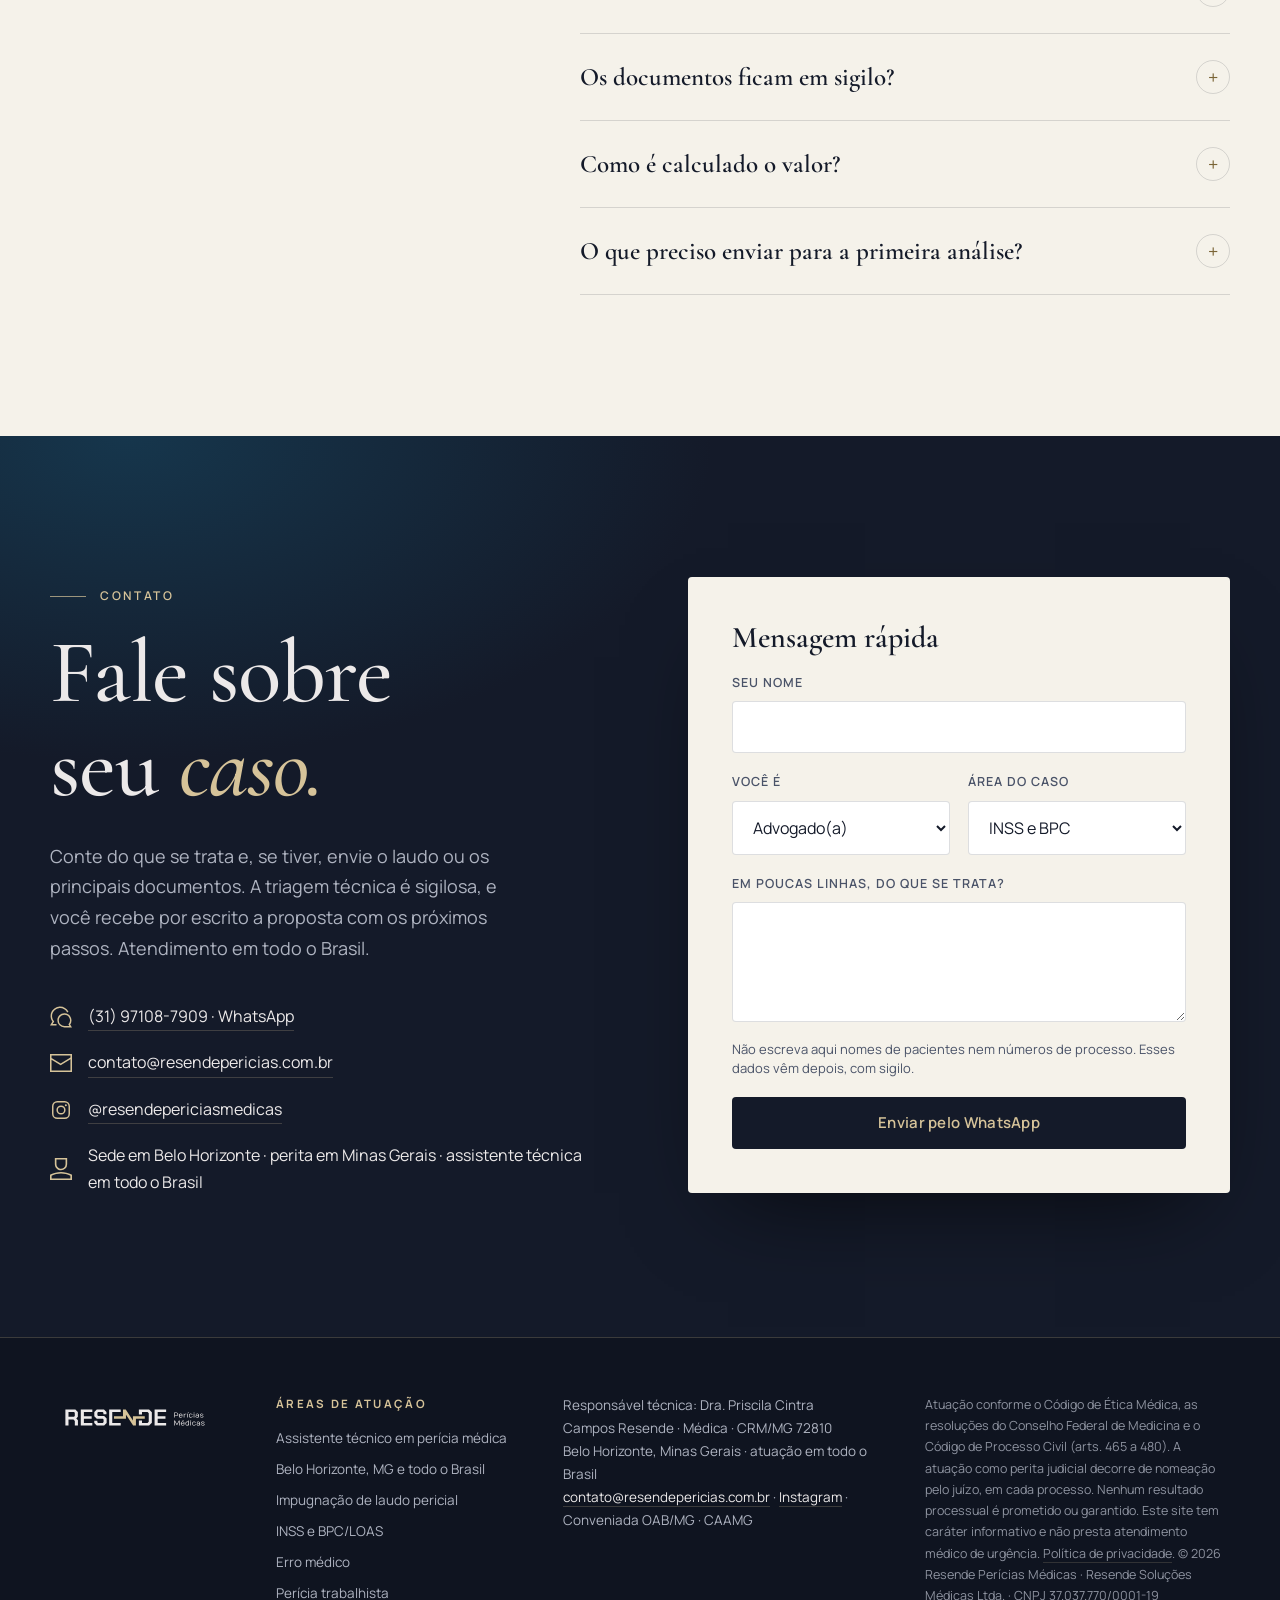
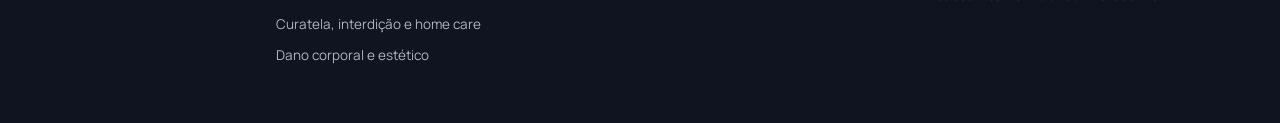
==== commit f982995e: "Página de BH evidencia atuação em todo o Brasil Co-Authored-By: Claude Opus 5.5 <noreply@anthropic.c" ====
--- a/index.html
+++ b/index.html
@@ -205,7 +205,7 @@
           <button class="topo__abrir" type="button" aria-haspopup="true">Áreas</button>
           <div class="topo__painel">
             <a href="/assistente-tecnico-pericia-medica/">Assistente técnico em perícia médica</a>
-            <a href="/pericia-medica-belo-horizonte/">Perícia médica em Belo Horizonte e MG</a>
+            <a href="/pericia-medica-belo-horizonte/">Belo Horizonte, MG e todo o Brasil</a>
             <a href="/impugnacao-laudo-pericial/">Impugnação de laudo pericial</a>
             <a href="/pericia-inss-bpc/">INSS e BPC/LOAS</a>
             <a href="/pericia-erro-medico/">Erro médico</a>
@@ -228,7 +228,7 @@
       <!-- MENU-MOVEL-AREAS --><p class="menu-movel__titulo">Áreas</p>
       <div class="menu-movel__areas">
         <a href="/assistente-tecnico-pericia-medica/">Assistente técnico em perícia médica</a>
-        <a href="/pericia-medica-belo-horizonte/">Perícia médica em Belo Horizonte e MG</a>
+        <a href="/pericia-medica-belo-horizonte/">Belo Horizonte, MG e todo o Brasil</a>
         <a href="/impugnacao-laudo-pericial/">Impugnação de laudo pericial</a>
         <a href="/pericia-inss-bpc/">INSS e BPC/LOAS</a>
         <a href="/pericia-erro-medico/">Erro médico</a>
@@ -800,7 +800,7 @@
         <p>Áreas de atuação</p>
         <ul>
           <li><a href="/assistente-tecnico-pericia-medica/">Assistente técnico em perícia médica</a></li>
-          <li><a href="/pericia-medica-belo-horizonte/">Perícia médica em Belo Horizonte e MG</a></li>
+          <li><a href="/pericia-medica-belo-horizonte/">Belo Horizonte, MG e todo o Brasil</a></li>
           <li><a href="/impugnacao-laudo-pericial/">Impugnação de laudo pericial</a></li>
           <li><a href="/pericia-inss-bpc/">INSS e BPC/LOAS</a></li>
           <li><a href="/pericia-erro-medico/">Erro médico</a></li>
